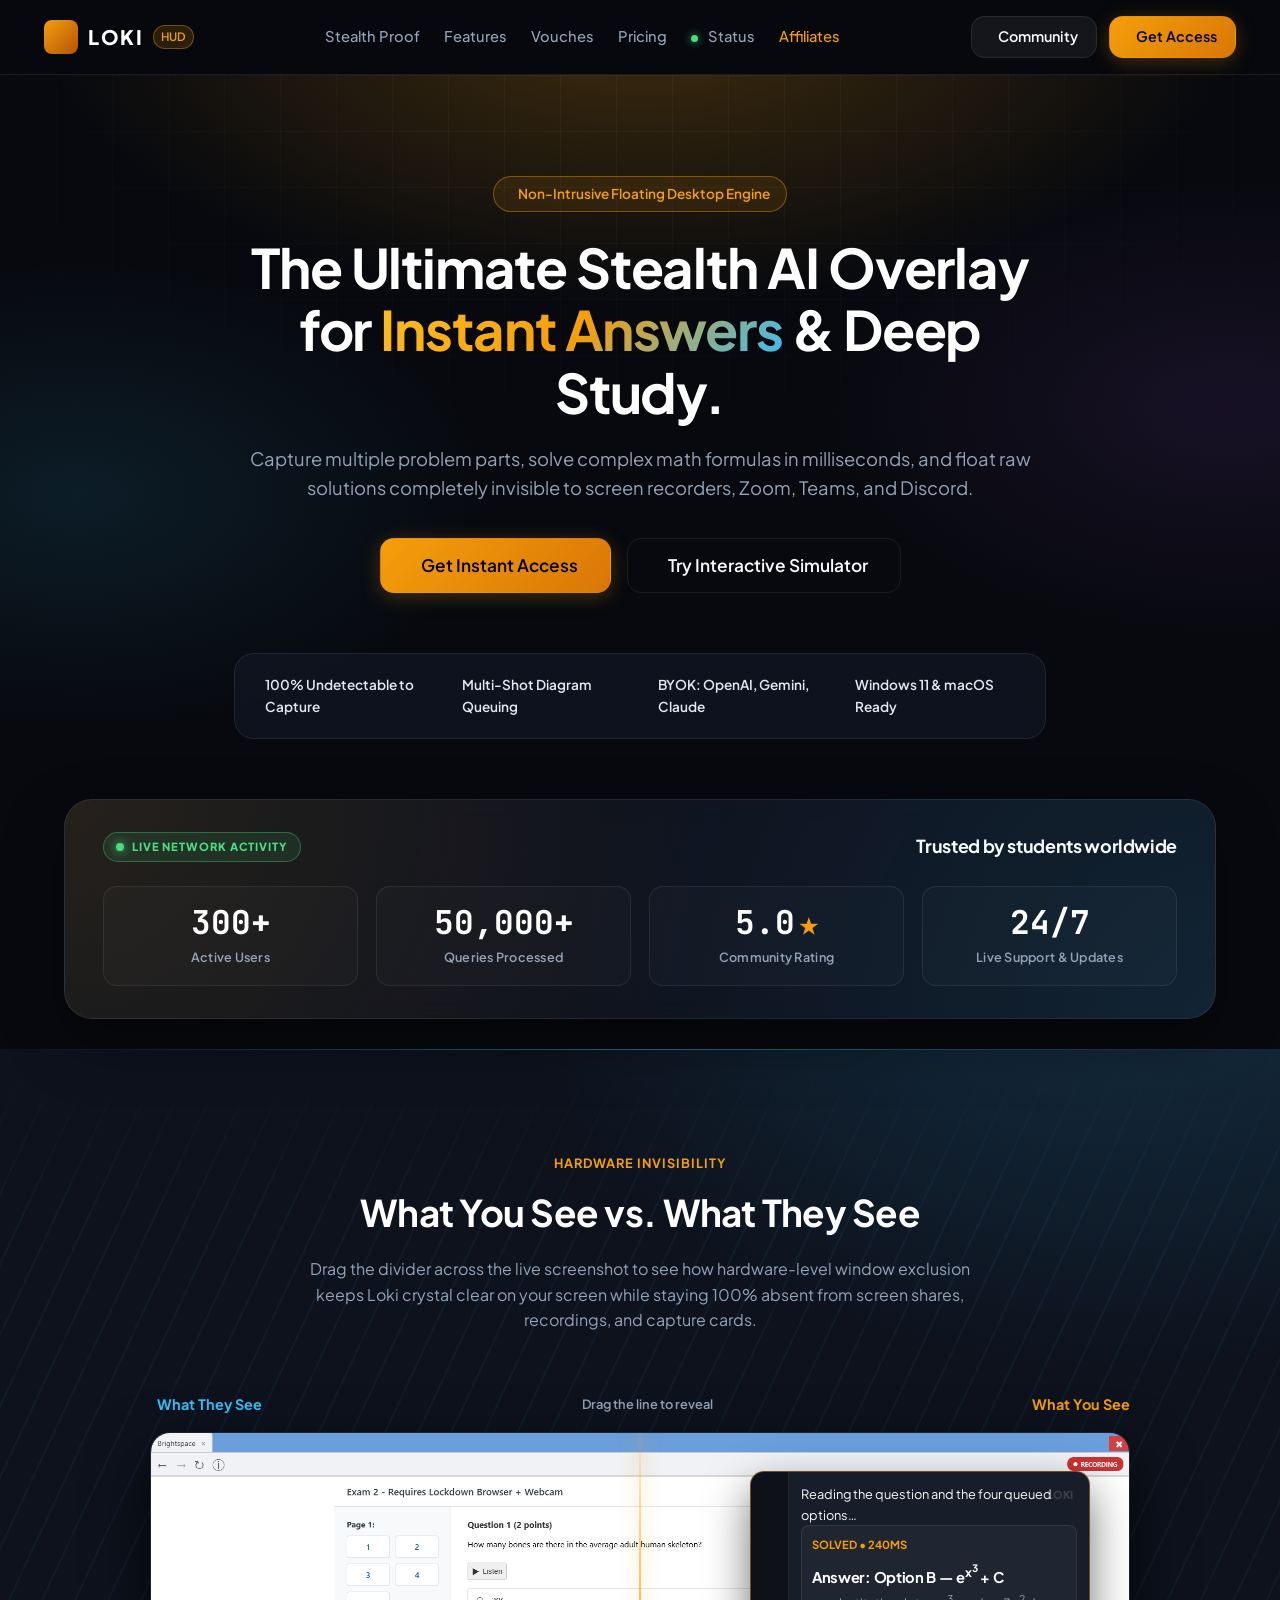
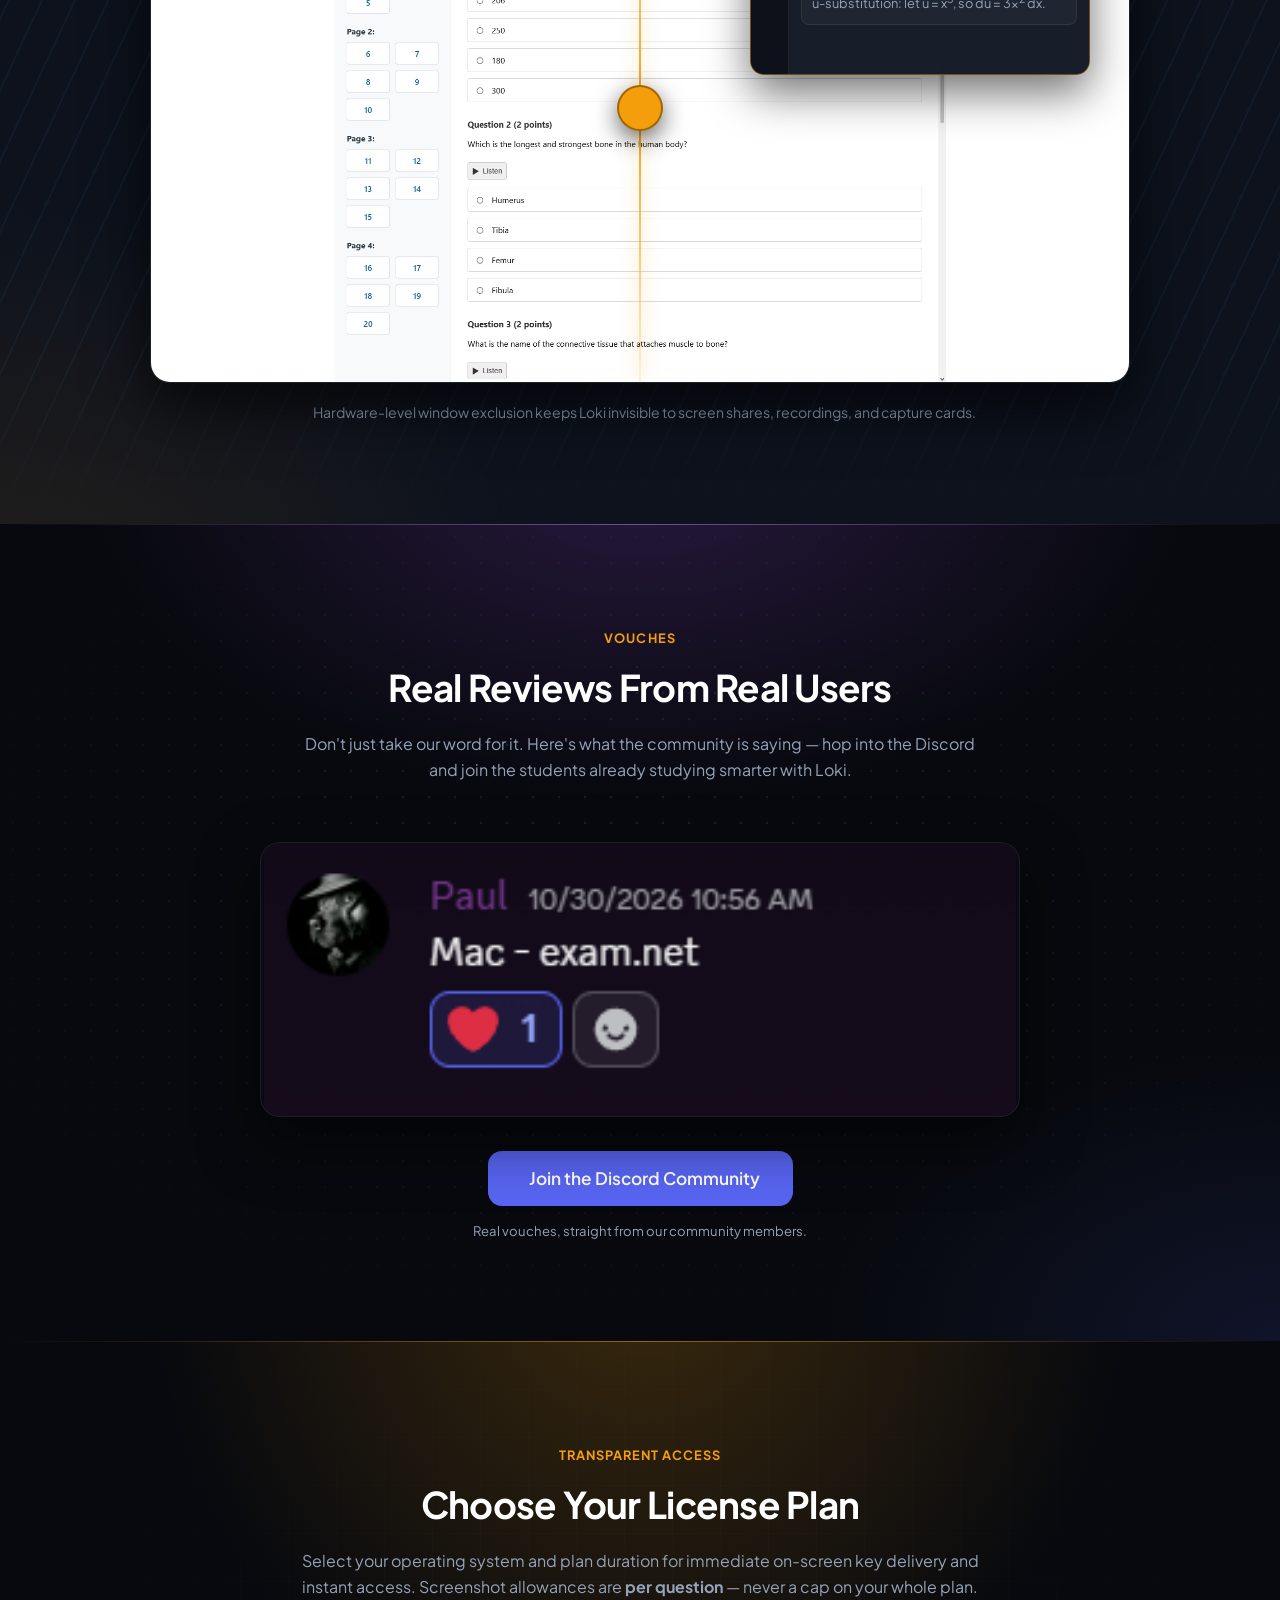
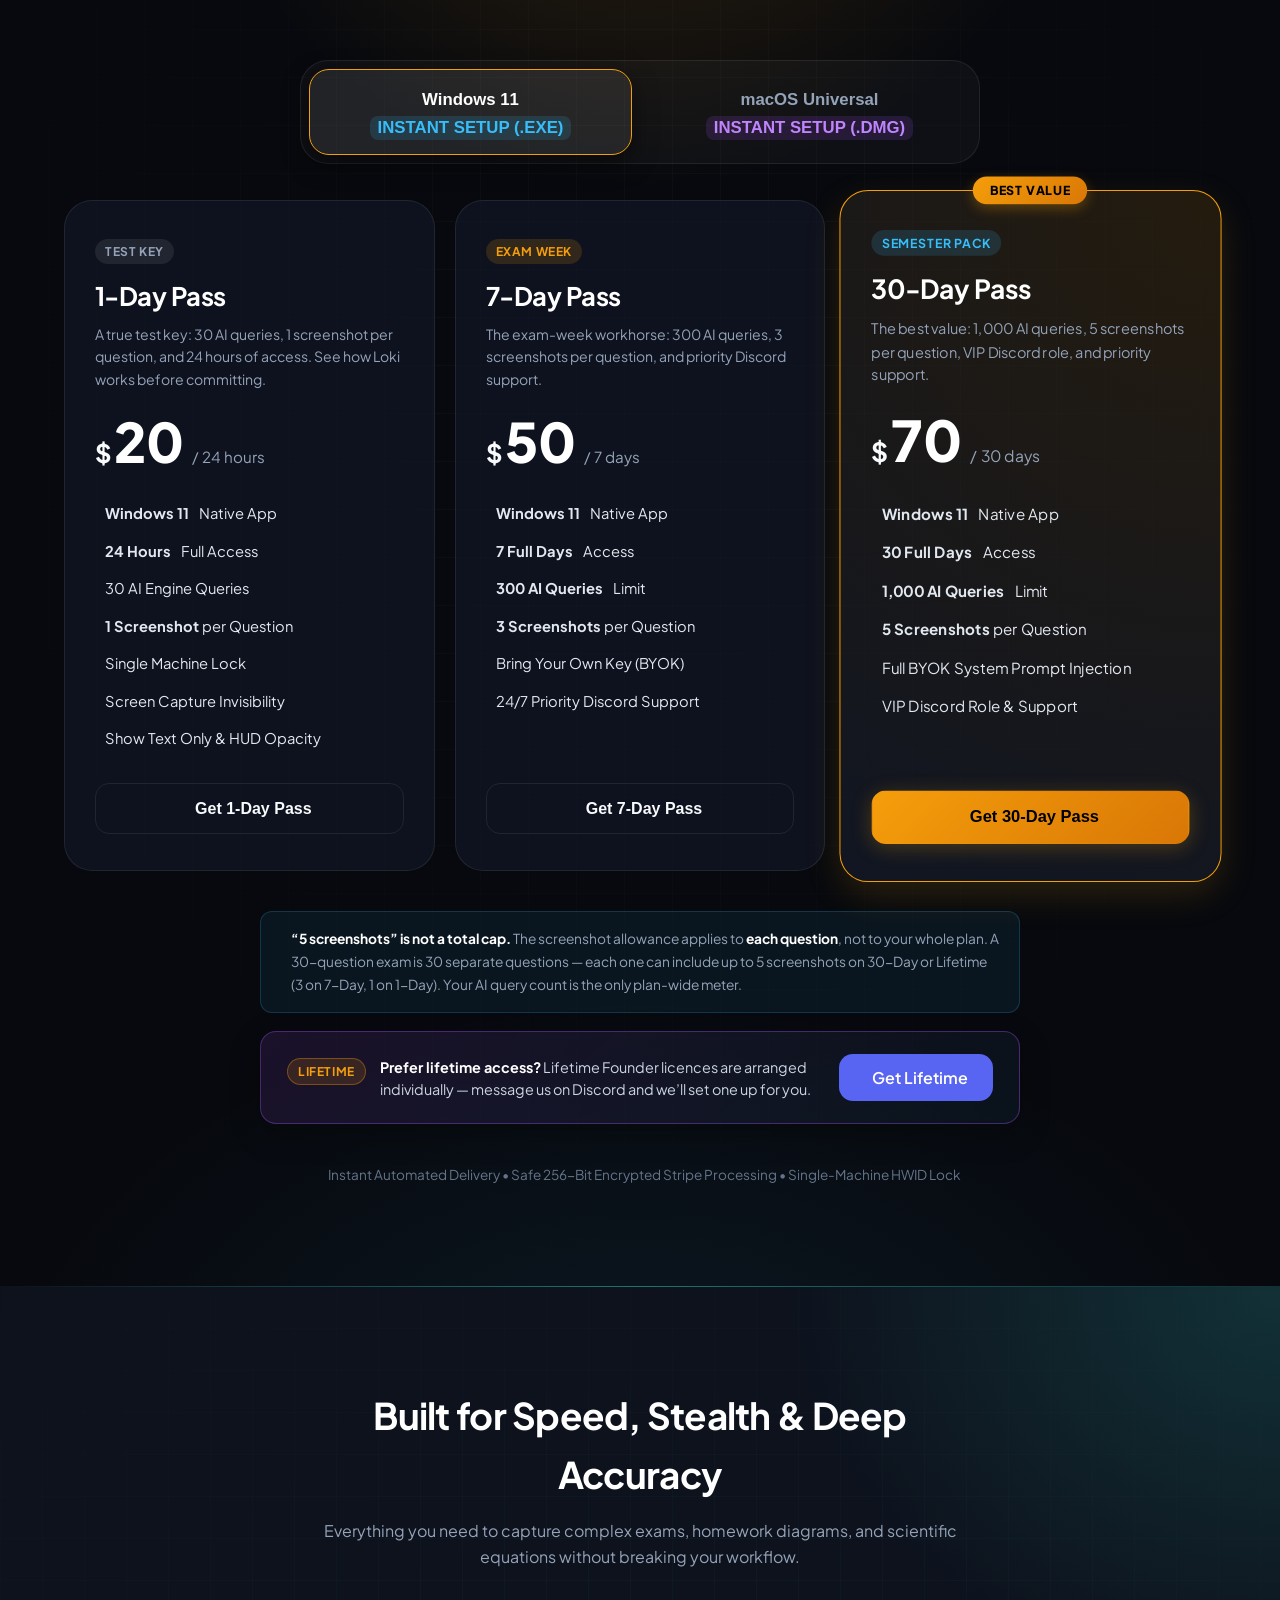
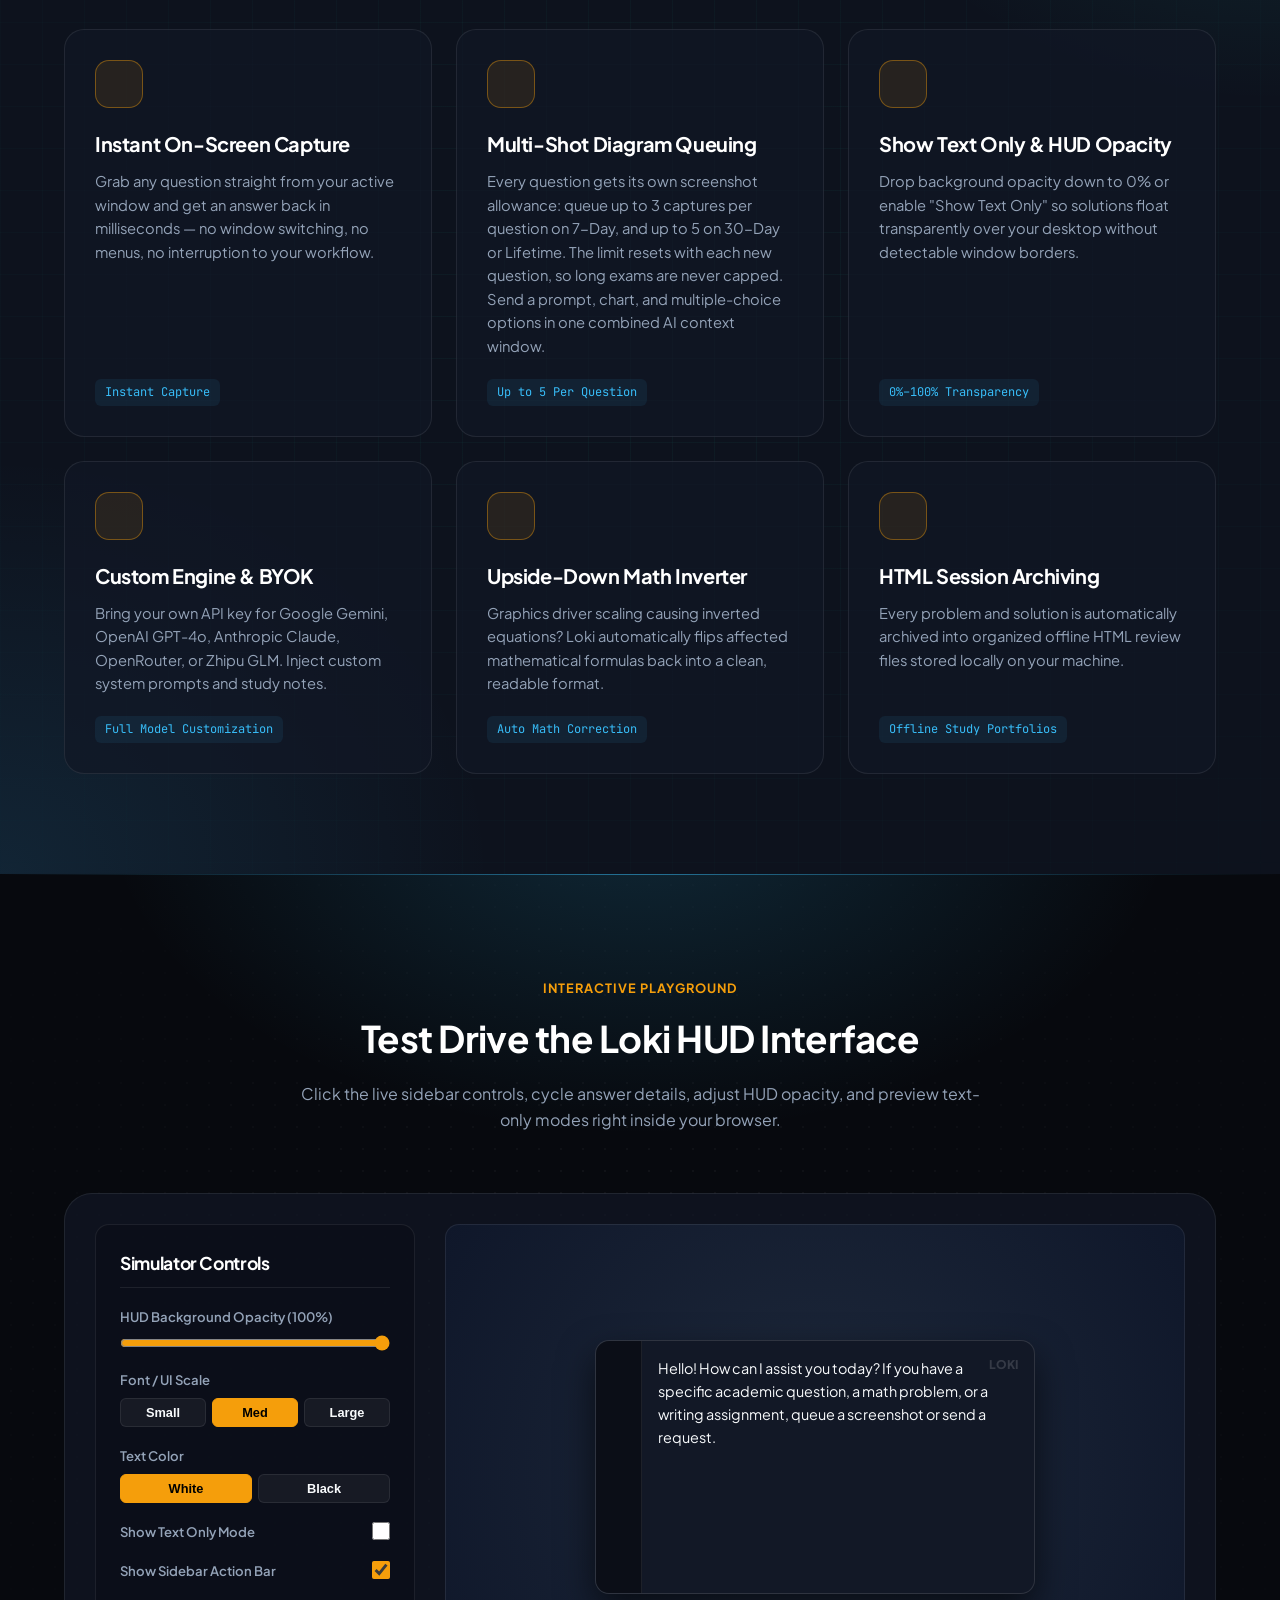
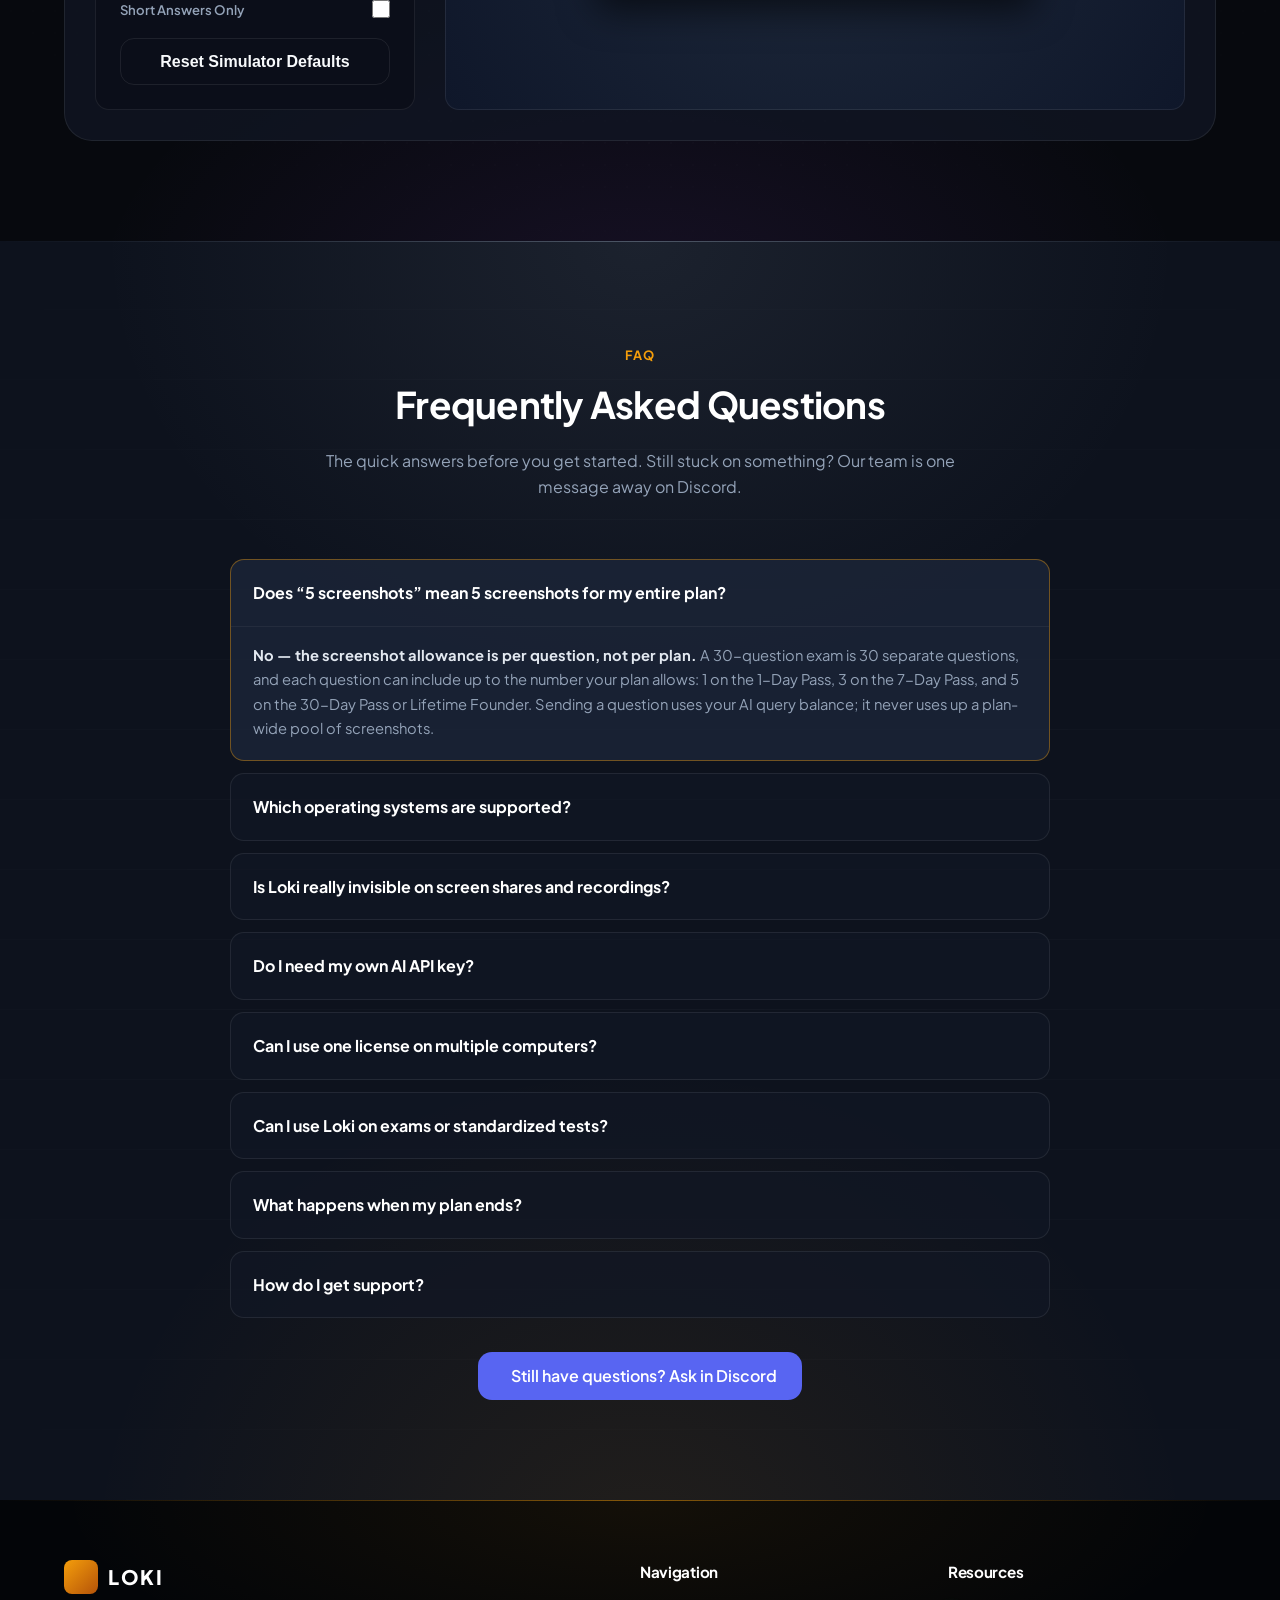
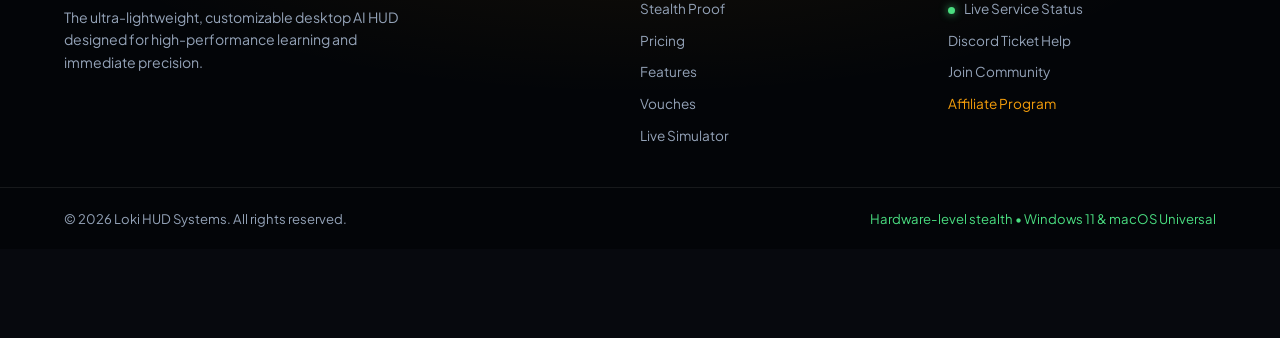
==== index.html @ 79da92c1 "Pricing: style the lifetime band like a card, fix its mobile height, bust the CSS cache" ====
<!DOCTYPE html>
<html lang="en">
<head>
  <meta charset="UTF-8" />
  <meta name="viewport" content="width=device-width, initial-scale=1.0" />
  <title>Loki — Stealth Floating AI Companion & Homework Engine</title>
  <meta name="description" content="Loki is a high-speed, unobtrusive desktop AI HUD designed for real-time problem solving, multi-shot screen queuing, and offline session archiving." />
  
  <link rel="preconnect" href="https://fonts.googleapis.com">
  <link rel="preconnect" href="https://fonts.gstatic.com" crossorigin>
  <link href="https://fonts.googleapis.com/css2?family=Plus+Jakarta+Sans:wght@300;400;500;600;700;800&family=JetBrains+Mono:wght@400;500;700&display=swap" rel="stylesheet">
  <script src="https://unpkg.com/@phosphor-icons/web"></script>

  <link rel="stylesheet" href="style.css?v=20261115a" />
</head>
<body>

  <!-- Navigation Bar -->
  <header class="navbar">
    <div class="nav-container">
      <a href="#" class="brand">
        <div class="brand-icon">
          <i class="ph-fill ph-lightning"></i>
        </div>
        <span class="brand-name">LOKI</span>
        <span class="brand-badge">HUD</span>
      </a>

      <nav class="nav-links" id="navLinks">
        <a href="#stealth-demo">Stealth Proof</a>
        <a href="#features">Features</a>
        <a href="#vouches">Vouches</a>
        <a href="#pricing">Pricing</a>
        <a href="status.html"><span class="nav-status-dot"></span> Status</a>
        <a href="affiliate.html" style="color: var(--accent-gold);"><i class="ph-bold ph-handshake"></i> Affiliates</a>
      </nav>

      <div class="nav-cta">
        <a href="https://discord.gg/fab9WUG39U" target="_blank" class="btn btn-secondary btn-sm nav-discord-cta">
          <i class="ph-bold ph-discord-logo"></i> Community
        </a>
        <a href="#pricing" class="btn btn-primary btn-sm">
          <i class="ph-bold ph-shopping-bag"></i> Get Access
        </a>
      </div>

      <button class="nav-toggle" id="navToggle" aria-label="Toggle navigation menu" aria-expanded="false" onclick="toggleNavMenu()">
        <i class="ph-bold ph-list"></i>
      </button>
    </div>
  </header>

  <!-- Hero Section -->
  <section class="hero-section">
    <div class="container hero-container">
      <div class="hero-badge">
        <i class="ph-fill ph-shield-check"></i> Non-Intrusive Floating Desktop Engine
      </div>
      <h1 class="hero-title">
        The Ultimate Stealth AI Overlay for <span class="gradient-text">Instant Answers</span> & Deep Study.
      </h1>
      <p class="hero-subtitle">
        Capture multiple problem parts, solve complex math formulas in milliseconds, and float raw solutions completely invisible to screen recorders, Zoom, Teams, and Discord.
      </p>

      <div class="hero-actions">
        <a href="#pricing" class="btn btn-primary btn-lg">
          <i class="ph-bold ph-lightning"></i> Get Instant Access
        </a>
        <a href="#simulator" class="btn btn-outline btn-lg">
          <i class="ph-fill ph-play-circle"></i> Try Interactive Simulator
        </a>
      </div>

      <!-- Quick Feature Strip -->
      <div class="feature-strip">
        <div class="strip-item">
          <i class="ph-bold ph-eye-slash"></i>
          <span>100% Undetectable to Capture</span>
        </div>
        <div class="strip-item">
          <i class="ph-bold ph-stack"></i>
          <span>Multi-Shot Diagram Queuing</span>
        </div>
        <div class="strip-item">
          <i class="ph-bold ph-cpu"></i>
          <span>BYOK: OpenAI, Gemini, Claude</span>
        </div>
        <div class="strip-item">
          <i class="ph-bold ph-devices" style="color: #38bdf8;"></i>
          <span>Windows 11 &amp; macOS Ready</span>
        </div>
      </div>
    </div>
  </section>

  <!-- 📊 LIVE NETWORK STATS -->
  <section id="stats" class="stats-band-section">
    <div class="container">
      <div class="stats-band">
        <div class="stats-band-head">
          <span class="stats-live-pill"><span class="dot-live"></span> Live Network Activity</span>
          <h2 class="stats-band-title">Trusted by students worldwide</h2>
        </div>
        <div class="stats-band-grid">
          <div class="stats-band-cell">
            <div class="stats-band-number"><span class="stats-band-count" data-count="300" data-suffix="+">0</span></div>
            <div class="stats-band-label">Active Users</div>
          </div>
          <div class="stats-band-cell">
            <div class="stats-band-number"><span class="stats-band-count" data-count="50000" data-suffix="+">0</span></div>
            <div class="stats-band-label">Queries Processed</div>
          </div>
          <div class="stats-band-cell">
            <div class="stats-band-number"><span class="stats-band-count" data-count="5.0" data-decimals="1">0</span><span class="stats-band-star">★</span></div>
            <div class="stats-band-label">Community Rating</div>
          </div>
          <div class="stats-band-cell">
            <div class="stats-band-number">24/7</div>
            <div class="stats-band-label">Live Support &amp; Updates</div>
          </div>
        </div>
      </div>
    </div>
  </section>

  <!-- 🛡️ INTERACTIVE SLIDER SHOWCASE -->
  <section id="stealth-demo" class="section section-dark">
    <div class="container">
      <div class="section-header">
        <span class="pill-label">Hardware Invisibility</span>
        <h2 class="section-title">What You See vs. What They See</h2>
        <p class="section-desc">Drag the divider across the live screenshot to see how hardware-level window exclusion keeps Loki crystal clear on your screen while staying 100% absent from screen shares, recordings, and capture cards.</p>
      </div>

      <div class="stealth-wrapper">
        <div class="stealth-legend">
          <span class="s-label left"><i class="ph-bold ph-video-camera"></i> What They See</span>
          <span class="stealth-hint"><i class="ph-bold ph-arrows-horizontal"></i> Drag the line to reveal</span>
          <span class="s-label right"><i class="ph-bold ph-desktop"></i> What You See</span>
        </div>

        <div class="stealth-stage" id="stealthStage">
          <!-- Background screenshot — the raw captured screen -->
          <div class="stealth-bg" style="background-image: url('assets/test-preview.png');"></div>

          <!-- Loki HUD overlay layer — revealed to the right of the wipe line -->
          <div class="stealth-hud-layer" id="stealthHudLayer">
            <div class="loki-window stealth-hud-window" aria-hidden="true">
              <div class="loki-sidebar">
                <button class="loki-btn active-bolt" type="button" tabindex="-1"><i class="ph-fill ph-lightning"></i></button>
                <button class="loki-btn" type="button" tabindex="-1"><i class="ph-bold ph-camera"></i></button>
                <button class="loki-btn" type="button" tabindex="-1"><i class="ph-bold ph-pencil-simple"></i></button>
                <button class="loki-btn" type="button" tabindex="-1"><i class="ph-bold ph-trash"></i></button>
                <button class="loki-btn" type="button" tabindex="-1"><i class="ph-bold ph-arrows-clockwise"></i></button>
                <button class="loki-btn" type="button" tabindex="-1"><i class="ph-bold ph-gear"></i></button>
              </div>
              <div class="loki-body">
                <div class="loki-header-watermark"><i class="ph-fill ph-lightning"></i> LOKI</div>
                <div class="loki-feed">
                  <div class="feed-message">
                    <p class="greeting-text">Reading the question and the four queued options…</p>
                  </div>
                  <div class="solution-box">
                    <span class="sol-badge">Solved &bull; 240ms</span>
                    <h4><strong>Answer: Option B</strong> &mdash; e<sup>x<sup>3</sup></sup> + C</h4>
                    <p>u-substitution: let u = x<sup>3</sup>, so du = 3x<sup>2</sup> dx.</p>
                  </div>
                </div>
              </div>
            </div>
          </div>

          <!-- Vertical wipe divider -->
          <div class="stealth-divider" id="stealthDivider" role="slider" aria-label="Reveal Loki HUD overlay" aria-valuemin="0" aria-valuemax="100" aria-valuenow="50" tabindex="0">
            <span class="stealth-divider-line"></span>
            <span class="stealth-divider-grip"><i class="ph-bold ph-arrows-horizontal"></i></span>
          </div>
        </div>

        <p class="stealth-caption"><i class="ph-bold ph-shield-check"></i> Hardware-level window exclusion keeps Loki invisible to screen shares, recordings, and capture cards.</p>
      </div>
    </div>
  </section>

  <!-- Vouches / Customer Reviews -->
  <section id="vouches" class="section">
    <div class="container">
      <div class="section-header">
        <span class="pill-label">Vouches</span>
        <h2 class="section-title">Real Reviews From Real Users</h2>
        <p class="section-desc">Don't just take our word for it. Here's what the community is saying &mdash; hop into the Discord and join the students already studying smarter with Loki.</p>
      </div>

      <div class="vouch-showcase">
        <div class="vouch-viewport" id="vouchViewport" role="button" tabindex="0" aria-label="Open the full-size customer review">
          <div class="vouch-track" id="vouchTrack">
            <!-- VOUCH-SLIDES:START | generated by tools/sync-reviews.mjs (newest first) -->
            <img class="vouch-slide active" src="assets/reviews/Screenshot%202026-11-01%20084331.png" alt="Loki customer review 1" loading="eager" decoding="async">
            <img class="vouch-slide" src="assets/reviews/Screenshot%202026-11-01%20084324.png" alt="Loki customer review 2" loading="lazy" decoding="async">
            <img class="vouch-slide" src="assets/reviews/Screenshot%202026-11-01%20084310.png" alt="Loki customer review 3" loading="lazy" decoding="async">
            <img class="vouch-slide" src="assets/reviews/Screenshot%202026-11-01%20084307.png" alt="Loki customer review 4" loading="lazy" decoding="async">
            <img class="vouch-slide" src="assets/reviews/Screenshot%202026-11-01%20084302.png" alt="Loki customer review 5" loading="lazy" decoding="async">
            <img class="vouch-slide" src="assets/reviews/Screenshot%202026-11-01%20084257.png" alt="Loki customer review 6" loading="lazy" decoding="async">
            <img class="vouch-slide" src="assets/reviews/Screenshot%202026-11-01%20084252.png" alt="Loki customer review 7" loading="lazy" decoding="async">
            <img class="vouch-slide" src="assets/reviews/Screenshot%202026-11-01%20084249.png" alt="Loki customer review 8" loading="lazy" decoding="async">
            <img class="vouch-slide" src="assets/reviews/Screenshot%202026-11-01%20084244.png" alt="Loki customer review 9" loading="lazy" decoding="async">
            <img class="vouch-slide" src="assets/reviews/Screenshot%202026-11-01%20084240.png" alt="Loki customer review 10" loading="lazy" decoding="async">
            <img class="vouch-slide" src="assets/reviews/Screenshot%202026-11-01%20084236.png" alt="Loki customer review 11" loading="lazy" decoding="async">
            <img class="vouch-slide" src="assets/reviews/Screenshot%202026-11-01%20084232.png" alt="Loki customer review 12" loading="lazy" decoding="async">
            <img class="vouch-slide" src="assets/reviews/Screenshot%202026-11-01%20084227.png" alt="Loki customer review 13" loading="lazy" decoding="async">
            <img class="vouch-slide" src="assets/reviews/Screenshot%202026-11-01%20084223.png" alt="Loki customer review 14" loading="lazy" decoding="async">
            <img class="vouch-slide" src="assets/reviews/Screenshot%202026-11-01%20084218.png" alt="Loki customer review 15" loading="lazy" decoding="async">
            <img class="vouch-slide" src="assets/reviews/Screenshot%202026-11-01%20084212.png" alt="Loki customer review 16" loading="lazy" decoding="async">
            <img class="vouch-slide" src="assets/reviews/Screenshot%202026-11-01%20084208.png" alt="Loki customer review 17" loading="lazy" decoding="async">
            <img class="vouch-slide" src="assets/reviews/Screenshot%202026-10-09%20044201.png" alt="Loki customer review 18" loading="lazy" decoding="async">
            <img class="vouch-slide" src="assets/reviews/Screenshot%202026-10-09%20044152.png" alt="Loki customer review 19" loading="lazy" decoding="async">
            <img class="vouch-slide" src="assets/reviews/Screenshot%202026-10-09%20044146.png" alt="Loki customer review 20" loading="lazy" decoding="async">
            <img class="vouch-slide" src="assets/reviews/Screenshot%202026-10-09%20044138.png" alt="Loki customer review 21" loading="lazy" decoding="async">
            <img class="vouch-slide" src="assets/reviews/Screenshot%202026-10-09%20044131.png" alt="Loki customer review 22" loading="lazy" decoding="async">
            <img class="vouch-slide" src="assets/reviews/Screenshot%202026-10-09%20044126.png" alt="Loki customer review 23" loading="lazy" decoding="async">
            <img class="vouch-slide" src="assets/reviews/Screenshot%202026-10-09%20044121.png" alt="Loki customer review 24" loading="lazy" decoding="async">
            <img class="vouch-slide" src="assets/reviews/Screenshot%202026-10-09%20044115.png" alt="Loki customer review 25" loading="lazy" decoding="async">
            <img class="vouch-slide" src="assets/reviews/Screenshot%202026-10-09%20044104.png" alt="Loki customer review 26" loading="lazy" decoding="async">
            <img class="vouch-slide" src="assets/reviews/Screenshot%202026-10-09%20044058.png" alt="Loki customer review 27" loading="lazy" decoding="async">
            <img class="vouch-slide" src="assets/reviews/Screenshot%202026-10-09%20044047.png" alt="Loki customer review 28" loading="lazy" decoding="async">
            <img class="vouch-slide" src="assets/reviews/Screenshot%202026-10-09%20044038.png" alt="Loki customer review 29" loading="lazy" decoding="async">
            <img class="vouch-slide" src="assets/reviews/Screenshot%202026-10-09%20044031.png" alt="Loki customer review 30" loading="lazy" decoding="async">
            <img class="vouch-slide" src="assets/reviews/Screenshot%202026-10-09%20044025.png" alt="Loki customer review 31" loading="lazy" decoding="async">
            <img class="vouch-slide" src="assets/reviews/Screenshot%202026-10-09%20044013.png" alt="Loki customer review 32" loading="lazy" decoding="async">
            <img class="vouch-slide" src="assets/reviews/Screenshot%202026-10-09%20044007.png" alt="Loki customer review 33" loading="lazy" decoding="async">
            <img class="vouch-slide" src="assets/reviews/Screenshot%202026-10-09%20044001.png" alt="Loki customer review 34" loading="lazy" decoding="async">
            <img class="vouch-slide" src="assets/reviews/Screenshot%202026-10-09%20043950.png" alt="Loki customer review 35" loading="lazy" decoding="async">
            <img class="vouch-slide" src="assets/reviews/Screenshot%202026-10-09%20043942.png" alt="Loki customer review 36" loading="lazy" decoding="async">
            <img class="vouch-slide" src="assets/reviews/Screenshot%202026-10-09%20043938.png" alt="Loki customer review 37" loading="lazy" decoding="async">
            <img class="vouch-slide" src="assets/reviews/Screenshot%202026-10-09%20043915.png" alt="Loki customer review 38" loading="lazy" decoding="async">
            <img class="vouch-slide" src="assets/reviews/Screenshot%202026-10-09%20043908.png" alt="Loki customer review 39" loading="lazy" decoding="async">
            <img class="vouch-slide" src="assets/reviews/Screenshot%202026-10-09%20043902.png" alt="Loki customer review 40" loading="lazy" decoding="async">
            <img class="vouch-slide" src="assets/reviews/Screenshot%202026-10-09%20043857.png" alt="Loki customer review 41" loading="lazy" decoding="async">
            <img class="vouch-slide" src="assets/reviews/Screenshot%202026-10-09%20043853.png" alt="Loki customer review 42" loading="lazy" decoding="async">
            <img class="vouch-slide" src="assets/reviews/Screenshot%202026-10-09%20043846.png" alt="Loki customer review 43" loading="lazy" decoding="async">
            <img class="vouch-slide" src="assets/reviews/Screenshot%202026-10-09%20043831.png" alt="Loki customer review 44" loading="lazy" decoding="async">
            <img class="vouch-slide" src="assets/reviews/Screenshot%202026-10-09%20043822.png" alt="Loki customer review 45" loading="lazy" decoding="async">
            <!-- VOUCH-SLIDES:END -->
          </div>
        </div>
        <p class="vouch-hint"><i class="ph-bold ph-magnifying-glass-plus"></i> Tap a vouch to read it full-size</p>
      </div>

      <div class="vouch-cta">
        <a href="https://discord.gg/fab9WUG39U" target="_blank" rel="noopener" class="btn btn-discord btn-lg">
          <i class="ph-bold ph-discord-logo"></i> Join the Discord Community
        </a>
        <p class="vouch-cta-note">Real vouches, straight from our community members.</p>
      </div>
    </div>
  </section>

  <!-- 💳 PRICING SECTION -->
  <section id="pricing" class="section">
    <div class="container">
      <div class="section-header">
        <span class="pill-label">Transparent Access</span>
        <h2 class="section-title">Choose Your License Plan</h2>
        <p class="section-desc">Select your operating system and plan duration for immediate on-screen key delivery and instant access. Screenshot allowances are <strong>per question</strong> &mdash; never a cap on your whole plan.</p>
      </div>

      <!-- 💻 OS SELECTOR SWITCH -->
      <div class="os-toggle-container">
        <button class="os-toggle-btn active" id="btnOsWin" onclick="setPlatform('win')" style="cursor: pointer;">
          <i class="ph-bold ph-windows-logo"></i>
          <span>Windows 11</span>
          <span class="os-tag win">Instant Setup (.exe)</span>
        </button>
        <button class="os-toggle-btn" id="btnOsMac" onclick="setPlatform('mac')" style="cursor: pointer;">
          <i class="ph-bold ph-apple-logo"></i>
          <span>macOS Universal</span>
          <span class="os-tag mac">Instant Setup (.dmg)</span>
        </button>
      </div>

      <div class="pricing-grid">
        
        <!-- 1-Day Test Key -->
        <div class="pricing-card">
          <div class="plan-header">
            <span class="plan-badge">Test Key</span>
            <h3>1-Day Pass</h3>
            <p>A true test key: 30 AI queries, 1 screenshot per question, and 24 hours of access. See how Loki works before committing.</p>
          </div>
          <div class="plan-price">
            <span class="currency">$</span>
            <span class="amount">20</span>
            <span class="period">/ 24 hours</span>
          </div>
          <ul class="plan-features">
            <li><i class="ph-bold ph-check"></i> <strong class="os-display-name">Windows 11</strong> Native App</li>
            <li><i class="ph-bold ph-check"></i> <strong>24 Hours</strong> Full Access</li>
            <li><i class="ph-bold ph-check"></i> 30 AI Engine Queries</li>
            <li><i class="ph-bold ph-check"></i> <span><strong>1 Screenshot</strong> per Question</span></li>
            <li><i class="ph-bold ph-check"></i> Single Machine Lock</li>
            <li><i class="ph-bold ph-check"></i> Screen Capture Invisibility</li>
            <li><i class="ph-bold ph-check"></i> Show Text Only &amp; HUD Opacity</li>
          </ul>
          <button class="btn btn-outline btn-block btn-buy" onclick="openComplianceModal('1day')">
            <i class="ph-bold ph-lightning"></i> Get 1-Day Pass
          </button>
        </div>

        <!-- 7-Day Pro -->
        <div class="pricing-card">
          <div class="plan-header">
            <span class="plan-badge gold">Exam Week</span>
            <h3>7-Day Pass</h3>
            <p>The exam-week workhorse: 300 AI queries, 3 screenshots per question, and priority Discord support.</p>
          </div>
          <div class="plan-price">
            <span class="currency">$</span>
            <span class="amount">50</span>
            <span class="period">/ 7 days</span>
          </div>
          <ul class="plan-features">
            <li><i class="ph-bold ph-check"></i> <strong class="os-display-name">Windows 11</strong> Native App</li>
            <li><i class="ph-bold ph-check"></i> <strong>7 Full Days</strong> Access</li>
            <li><i class="ph-bold ph-check"></i> <strong>300 AI Queries</strong> Limit</li>
            <li><i class="ph-bold ph-check"></i> <span><strong>3 Screenshots</strong> per Question</span></li>
            <li><i class="ph-bold ph-check"></i> Bring Your Own Key (BYOK)</li>
            <li><i class="ph-bold ph-check"></i> 24/7 Priority Discord Support</li>
          </ul>
          <button class="btn btn-outline btn-block btn-buy" onclick="openComplianceModal('7days')">
            <i class="ph-bold ph-lightning"></i> Get 7-Day Pass
          </button>
        </div>

        <!-- 30-Day Pro (Featured) -->
        <div class="pricing-card featured">
          <div class="featured-ribbon">Best Value</div>
          <div class="plan-header">
            <span class="plan-badge cyan">Semester Pack</span>
            <h3>30-Day Pass</h3>
            <p>The best value: 1,000 AI queries, 5 screenshots per question, VIP Discord role, and priority support.</p>
          </div>
          <div class="plan-price">
            <span class="currency">$</span>
            <span class="amount">70</span>
            <span class="period">/ 30 days</span>
          </div>
          <ul class="plan-features">
            <li><i class="ph-bold ph-check"></i> <strong class="os-display-name">Windows 11</strong> Native App</li>
            <li><i class="ph-bold ph-check"></i> <strong>30 Full Days</strong> Access</li>
            <li><i class="ph-bold ph-check"></i> <strong>1,000 AI Queries</strong> Limit</li>
            <li><i class="ph-bold ph-check"></i> <span><strong>5 Screenshots</strong> per Question</span></li>
            <li><i class="ph-bold ph-check"></i> Full BYOK System Prompt Injection</li>
            <li><i class="ph-bold ph-check"></i> VIP Discord Role &amp; Support</li>
          </ul>
          <button class="btn btn-primary btn-block btn-buy" onclick="openComplianceModal('30days')">
            <i class="ph-bold ph-lightning"></i> Get 30-Day Pass
          </button>
        </div>

      </div>

      <div class="pricing-clarifier">
        <i class="ph-bold ph-info"></i>
        <p><strong>&ldquo;5 screenshots&rdquo; is not a total cap.</strong> The screenshot allowance applies to <strong>each question</strong>, not to your whole plan. A 30-question exam is 30 separate questions &mdash; each one can include up to 5 screenshots on 30-Day or Lifetime (3 on 7-Day, 1 on 1-Day). Your AI query count is the only plan-wide meter.</p>
      </div>

      <div class="lifetime-band">
        <div class="lifetime-band-text">
          <span class="plan-badge founder-badge">Lifetime</span>
          <p><strong>Prefer lifetime access?</strong> Lifetime Founder licences are arranged individually &mdash; message us on Discord and we&rsquo;ll set one up for you.</p>
        </div>
        <a class="btn btn-discord" href="https://discord.gg/fab9WUG39U" target="_blank" rel="noopener">
          <i class="ph-bold ph-discord-logo"></i> Get Lifetime
        </a>
      </div>

      <div class="pricing-footer-guarantee">
        <i class="ph-bold ph-shield-check"></i> Instant Automated Delivery &bull; Safe 256-Bit Encrypted Stripe Processing &bull; Single-Machine HWID Lock
      </div>
    </div>
  </section>

  <!-- Feature Grid Section -->
  <section id="features" class="section section-dark">
    <div class="container">
      <div class="section-header">
        <h2 class="section-title">Built for Speed, Stealth &amp; Deep Accuracy</h2>
        <p class="section-desc">Everything you need to capture complex exams, homework diagrams, and scientific equations without breaking your workflow.</p>
      </div>

      <div class="grid-3">
        <div class="feature-card">
          <div class="card-icon"><i class="ph-bold ph-cursor-click"></i></div>
          <h3>Instant On-Screen Capture</h3>
          <p>Grab any question straight from your active window and get an answer back in milliseconds — no window switching, no menus, no interruption to your workflow.</p>
          <div class="card-tag">Instant Capture</div>
        </div>

        <div class="feature-card">
          <div class="card-icon"><i class="ph-bold ph-images-square"></i></div>
          <h3>Multi-Shot Diagram Queuing</h3>
          <p>Every question gets its own screenshot allowance: queue up to 3 captures per question on 7-Day, and up to 5 on 30-Day or Lifetime. The limit resets with each new question, so long exams are never capped. Send a prompt, chart, and multiple-choice options in one combined AI context window.</p>
          <div class="card-tag">Up to 5 Per Question</div>
        </div>

        <div class="feature-card">
          <div class="card-icon"><i class="ph-bold ph-ghost"></i></div>
          <h3>Show Text Only &amp; HUD Opacity</h3>
          <p>Drop background opacity down to 0% or enable "Show Text Only" so solutions float transparently over your desktop without detectable window borders.</p>
          <div class="card-tag">0%–100% Transparency</div>
        </div>

        <div class="feature-card">
          <div class="card-icon"><i class="ph-bold ph-cpu"></i></div>
          <h3>Custom Engine &amp; BYOK</h3>
          <p>Bring your own API key for Google Gemini, OpenAI GPT-4o, Anthropic Claude, OpenRouter, or Zhipu GLM. Inject custom system prompts and study notes.</p>
          <div class="card-tag">Full Model Customization</div>
        </div>

        <div class="feature-card">
          <div class="card-icon"><i class="ph-bold ph-arrows-clockwise"></i></div>
          <h3>Upside-Down Math Inverter</h3>
          <p>Graphics driver scaling causing inverted equations? Loki automatically flips affected mathematical formulas back into a clean, readable format.</p>
          <div class="card-tag">Auto Math Correction</div>
        </div>

        <div class="feature-card">
          <div class="card-icon"><i class="ph-bold ph-folder-star"></i></div>
          <h3>HTML Session Archiving</h3>
          <p>Every problem and solution is automatically archived into organized offline HTML review files stored locally on your machine.</p>
          <div class="card-tag">Offline Study Portfolios</div>
        </div>
      </div>
    </div>
  </section>

  <!-- Interactive Live Simulator Section -->
  <section id="simulator" class="section">
    <div class="container">
      <div class="section-header">
        <span class="pill-label">Interactive Playground</span>
        <h2 class="section-title">Test Drive the Loki HUD Interface</h2>
        <p class="section-desc">Click the live sidebar controls, cycle answer details, adjust HUD opacity, and preview text-only modes right inside your browser.</p>
      </div>

      <div class="sim-wrapper">
        <div class="sim-controls">
          <h4>Simulator Controls</h4>
          <div class="control-group">
            <label>HUD Background Opacity (<span id="simOpacityVal">100%</span>)</label>
            <input type="range" id="simOpacitySlider" min="10" max="100" value="100">
          </div>

          <div class="control-group">
            <label>Font / UI Scale</label>
            <div class="btn-toggle-group">
              <button class="toggle-btn" onclick="setSimScale('small')">Small</button>
              <button class="toggle-btn active" onclick="setSimScale('medium')">Med</button>
              <button class="toggle-btn" onclick="setSimScale('large')">Large</button>
            </div>
          </div>

          <div class="control-group">
            <label>Text Color</label>
            <div class="btn-toggle-group">
              <button class="toggle-btn active" id="textColorWhiteBtn" onclick="setSimTextColor('white')">White</button>
              <button class="toggle-btn" id="textColorBlackBtn" onclick="setSimTextColor('black')">Black</button>
            </div>
          </div>

          <div class="control-group switch-group">
            <label for="simTextOnlySwitch">Show Text Only Mode</label>
            <input type="checkbox" id="simTextOnlySwitch" onchange="toggleSimTextOnly(this.checked)">
          </div>

          <div class="control-group switch-group">
            <label for="simSidebarSwitch">Show Sidebar Action Bar</label>
            <input type="checkbox" id="simSidebarSwitch" checked onchange="toggleSimSidebar(this.checked)">
          </div>

          <div class="control-group switch-group">
            <label for="simShortAnswerSwitch">Short Answers Only</label>
            <input type="checkbox" id="simShortAnswerSwitch" onchange="toggleSimAnswerMode(this.checked)">
          </div>

          <button class="btn btn-outline btn-block" onclick="resetSimulator()">Reset Simulator Defaults</button>
        </div>

        <div class="sim-stage" id="simStage">
          <div class="loki-window" id="lokiWindow">
            <div class="loki-sidebar" id="lokiSidebar">
              <button class="loki-btn active-bolt" title="Send Request" onclick="simSolve()">
                <i class="ph-fill ph-lightning"></i>
              </button>
              <button class="loki-btn" title="Queue Screenshot" onclick="simQueueScreenshot()">
                <i class="ph-bold ph-camera"></i>
                <span class="badge" id="simQueueBadge" style="display:none;">0</span>
              </button>
              <button class="loki-btn" title="Manual Input" onclick="simToggleInput()">
                <i class="ph-bold ph-pencil-simple"></i>
              </button>
              <button class="loki-btn" title="Delete Screenshot" onclick="simDeleteScreenshot()">
                <i class="ph-bold ph-trash"></i>
              </button>
              <button class="loki-btn" title="Rotate Images" onclick="simFlipEquation()">
                <i class="ph-bold ph-arrows-clockwise"></i>
              </button>
              <button class="loki-btn" title="Open Settings" onclick="simOpenSettings()">
                <i class="ph-bold ph-gear"></i>
              </button>
            </div>

            <div class="loki-body" id="lokiBody">
              <div class="loki-header-watermark">
                <i class="ph-fill ph-lightning"></i> LOKI
              </div>

              <div class="loki-feed" id="lokiFeed">
                <div class="feed-message" id="feedMsg">
                  <p class="greeting-text">Hello! How can I assist you today? If you have a specific academic question, a math problem, or a writing assignment, queue a screenshot or send a request.</p>
                </div>
              </div>

              <div class="loki-input-area" id="lokiInputArea" style="display: none;">
                <span class="input-label">User Input:</span>
                <div class="input-row">
                  <input type="text" id="simTextInput" placeholder="Type clarification, equation or question..." />
                  <button class="btn-send-mini" onclick="simSendText()"><i class="ph-bold ph-paper-plane-right"></i></button>
                </div>
              </div>
            </div>
          </div>
        </div>
      </div>
    </div>
  </section>

  <!-- FAQ Section -->
  <section id="faq" class="section section-dark">
    <div class="container">
      <div class="section-header">
        <span class="pill-label">FAQ</span>
        <h2 class="section-title">Frequently Asked Questions</h2>
        <p class="section-desc">The quick answers before you get started. Still stuck on something? Our team is one message away on Discord.</p>
      </div>

      <div class="faq-list">
        <details class="faq-item" open>
          <summary>
            <span>Does &ldquo;5 screenshots&rdquo; mean 5 screenshots for my entire plan?</span>
            <i class="ph-bold ph-caret-down"></i>
          </summary>
          <div class="faq-answer">
            <p><strong>No &mdash; the screenshot allowance is per question, not per plan.</strong> A 30-question exam is 30 separate questions, and each question can include up to the number your plan allows: 1 on the 1-Day Pass, 3 on the 7-Day Pass, and 5 on the 30-Day Pass or Lifetime Founder. Sending a question uses your AI query balance; it never uses up a plan-wide pool of screenshots.</p>
          </div>
        </details>

        <details class="faq-item">
          <summary>
            <span>Which operating systems are supported?</span>
            <i class="ph-bold ph-caret-down"></i>
          </summary>
          <div class="faq-answer">
            <p>Loki runs natively on <strong>Windows 11 (64-bit)</strong> and <strong>macOS</strong> (Apple Silicon &amp; Intel). Native builds mean no browser dependencies and no performance overhead.</p>
          </div>
        </details>

        <details class="faq-item">
          <summary>
            <span>Is Loki really invisible on screen shares and recordings?</span>
            <i class="ph-bold ph-caret-down"></i>
          </summary>
          <div class="faq-answer">
            <p>Yes. Loki uses hardware-level window exclusion, so the overlay renders on your display only. It is excluded from screen capture, screen sharing, Zoom, Teams, Discord streams, OBS, and capture cards.</p>
          </div>
        </details>

        <details class="faq-item">
          <summary>
            <span>Do I need my own AI API key?</span>
            <i class="ph-bold ph-caret-down"></i>
          </summary>
          <div class="faq-answer">
            <p>Loki is BYOK (Bring Your Own Key). You connect your own key from OpenAI, Google Gemini, Anthropic Claude, or OpenRouter, which keeps costs transparent and lets you pick the model that fits your subject and budget.</p>
          </div>
        </details>

        <details class="faq-item">
          <summary>
            <span>Can I use one license on multiple computers?</span>
            <i class="ph-bold ph-caret-down"></i>
          </summary>
          <div class="faq-answer">
            <p>Each license is personal and locked to a single machine. Your key automatically binds to the first computer it is activated on, which keeps licenses from being shared or resold.</p>
          </div>
        </details>

        <details class="faq-item">
          <summary>
            <span>Can I use Loki on exams or standardized tests?</span>
            <i class="ph-bold ph-caret-down"></i>
          </summary>
          <div class="faq-answer">
            <p><strong>No.</strong> Loki does not work inside secure, lock-down, or proctored browsers and is not permitted on official standardized testing platforms such as Bluebook, the Digital SAT, PSAT, AP Exams, ACT, GRE, MCAT, or LSAT. Always follow the rules of the platform you are using.</p>
          </div>
        </details>

        <details class="faq-item">
          <summary>
            <span>What happens when my plan ends?</span>
            <i class="ph-bold ph-caret-down"></i>
          </summary>
          <div class="faq-answer">
            <p>Timed plans simply expire at the end of their term and you can renew at any time from the pricing section. Lifetime Founder licences are arranged individually on Discord and never expire. Either way, every session you have already archived stays saved locally on your machine.</p>
          </div>
        </details>

        <details class="faq-item">
          <summary>
            <span>How do I get support?</span>
            <i class="ph-bold ph-caret-down"></i>
          </summary>
          <div class="faq-answer">
            <p>Join the Discord community and open a priority support ticket. Setup help, model configuration, and troubleshooting are all handled there.</p>
          </div>
        </details>
      </div>

      <div class="faq-cta">
        <a href="https://discord.gg/fab9WUG39U" target="_blank" rel="noopener" class="btn btn-discord">
          <i class="ph-bold ph-discord-logo"></i> Still have questions? Ask in Discord
        </a>
      </div>
    </div>
  </section>

  <!-- Footer -->
  <footer class="footer">
    <div class="container footer-container">
      <div class="footer-brand">
        <div class="brand">
          <div class="brand-icon"><i class="ph-fill ph-lightning"></i></div>
          <span class="brand-name">LOKI</span>
        </div>
        <p>The ultra-lightweight, customizable desktop AI HUD designed for high-performance learning and immediate precision.</p>
      </div>

      <div class="footer-links-group">
        <h4>Navigation</h4>
        <a href="#stealth-demo">Stealth Proof</a>
        <a href="#pricing">Pricing</a>
        <a href="#features">Features</a>
        <a href="#vouches">Vouches</a>
        <a href="#simulator">Live Simulator</a>
      </div>

      <div class="footer-links-group">
        <h4>Resources</h4>
        <a href="status.html"><span class="nav-status-dot"></span> Live Service Status</a>
        <a href="https://discord.gg/fab9WUG39U" target="_blank">Discord Ticket Help</a>
        <a href="https://discord.gg/fab9WUG39U" target="_blank">Join Community</a>
        <a href="affiliate.html" style="color: var(--accent-gold);"><i class="ph-bold ph-handshake"></i> Affiliate Program</a>
      </div>
    </div>
    <div class="footer-bottom">
      <div class="container footer-bottom-flex">
        <p>&copy; 2026 Loki HUD Systems. All rights reserved.</p>
        <p class="offline-tag"><i class="ph-bold ph-shield-check"></i> Hardware-level stealth &bull; Windows 11 &amp; macOS Universal</p>
      </div>
    </div>
  </footer>

  <!-- ─── 📄 TERMS OF SERVICE MODAL ───────────── -->
  <div id="complianceModal" class="tos-modal-backdrop" style="display: none;">
    <div class="tos-modal-card" role="dialog" aria-modal="true" aria-labelledby="tosTitle">
      <div class="tos-modal-header">
        <div class="tos-icon-wrap"><i class="ph-bold ph-file-text"></i></div>
        <div class="tos-header-text">
          <h3 id="tosTitle">Terms of Service &amp; Acceptable Use</h3>
          <span class="tos-subtitle">Please review and accept to continue to checkout.</span>
        </div>
        <button class="tos-close-btn" type="button" onclick="closeComplianceModal()" aria-label="Close"><i class="ph-bold ph-x"></i></button>
      </div>

      <div class="tos-scroll" tabindex="0">
        <p class="tos-intro">Welcome to Loki. By continuing you agree to the terms below. Loki is a fast, private study companion &mdash; please read what is and isn't supported before you purchase.</p>

        <h4>1. Acceptable Use</h4>
        <p>Loki is a desktop study and productivity companion intended for personal learning, homework practice, tutoring, and research. You are responsible for how you use the software and for following the rules of any platform you use it with.</p>

        <h4>2. Prohibited Environments &amp; Standardized Testing</h4>
        <p>Loki does <strong>not</strong> operate inside secure, lock-down, or proctored browsers and is <strong>not permitted</strong> on official standardized testing platforms. This includes, but is not limited to:</p>
        <ul class="tos-list">
          <li>College Board platforms &mdash; Bluebook, Digital SAT, PSAT, AP Classroom, and AP Exams.</li>
          <li>Standardized admissions and licensing tests &mdash; ACT, GRE, MCAT, LSAT, and civil service exams.</li>
          <li>Any exam environment that prohibits third-party software or screen overlays.</li>
        </ul>

        <h4>3. License &amp; Single-Machine Activation</h4>
        <p>Each license is personal and non-transferable, and is locked to a single machine. Your key automatically binds to the first computer on which it is activated. Sharing, reselling, or redistributing licenses is not allowed.</p>

        <h4>4. Refunds &amp; Termination</h4>
        <p>Because access is delivered instantly in digital form, all sales are final. Attempting to use Loki in a prohibited or locked-down examination environment may result in immediate, permanent termination of your license without a refund.</p>

        <h4>5. Third-Party AI Providers (BYOK)</h4>
        <p>Loki can connect to third-party model providers (such as OpenAI, Google Gemini, Anthropic Claude, or OpenRouter) using your own API key. Your use of those services is governed by their respective terms and privacy policies.</p>

        <h4>6. No Warranty</h4>
        <p>Loki is provided &ldquo;as is&rdquo; without warranties of any kind. Responses are generated by AI and may contain errors &mdash; always verify important results independently.</p>
      </div>

      <div class="legacy-discount-box" id="legacyDiscountBox">
        <div class="legacy-discount-head">
          <span class="legacy-discount-badge">Previous customer?</span>
          <strong>30% off 7-day or longer</strong>
        </div>
        <p class="legacy-discount-copy">
          Are you a previous customer? Enter your old key below &mdash; or the email you used &mdash; and we&rsquo;ll apply your legacy discount automatically at checkout.
        </p>
        <label for="legacyKeyInput">Old license key</label>
        <input id="legacyKeyInput" type="text" inputmode="text" autocomplete="off" spellcheck="false" placeholder="Paste your old key">
        <label for="legacyEmailInput">or the email you used</label>
        <input id="legacyEmailInput" type="email" autocomplete="email" placeholder="you@example.com">
        <p class="legacy-discount-note">
          One-time use. 30% off 7-Day or 30-Day. Not valid on the 1-Day trial.
        </p>
      </div>

      <label class="tos-agree-row">
        <input type="checkbox" id="tosAgreeCheck" onchange="toggleTosAgree(this.checked)">
        <span>I have read and agree to the <strong>Terms of Service</strong> and <strong>Acceptable Use Policy</strong>.</span>
      </label>

      <div class="tos-os-line">
        Selected Platform: <strong id="modalSelectedOsDisplay">Windows 11</strong>
      </div>

      <div class="tos-actions-row">
        <button class="btn btn-secondary" type="button" onclick="closeComplianceModal()">Cancel</button>
        <button class="btn btn-primary btn-agree" id="modalAgreeBtn" type="button" onclick="confirmPurchase()" disabled>
          <i class="ph-bold ph-arrow-right"></i> Continue to Checkout
        </button>
      </div>
    </div>
  </div>

  <!-- Full-size vouch reader -->
  <div class="vouch-lightbox" id="vouchLightbox" hidden role="dialog" aria-modal="true" aria-label="Customer review">
    <span class="vouch-lightbox-tip">Swipe to pan &bull; Pinch to zoom</span>
    <button class="vouch-lightbox-close" id="vouchLightboxClose" type="button" aria-label="Close review"><i class="ph-bold ph-x"></i></button>
    <button class="vouch-lightbox-nav prev" id="vouchLightboxPrev" type="button" aria-label="Previous review"><i class="ph-bold ph-caret-left"></i></button>
    <button class="vouch-lightbox-nav next" id="vouchLightboxNext" type="button" aria-label="Next review"><i class="ph-bold ph-caret-right"></i></button>
    <div class="vouch-lightbox-scroll" id="vouchLightboxScroll">
      <img id="vouchLightboxImg" src="" alt="Loki customer review">
    </div>
  </div>

  <!-- Interactive Scripts -->
  <script>
    const BACKEND_URL = "https://d1q4n4qb8q811f.cloudfront.net";
    
    // Platform State: 'win' or 'mac'
    let selectedPlatform = 'win';
    let pendingCheckoutDuration = null;

    // Capture Affiliate Ref
    (function captureAffiliateRef() {
      try {
        const urlParams = new URLSearchParams(window.location.search);
        const ref = urlParams.get('ref');
        if (ref) {
          const cleanRef = ref.trim().toLowerCase();
          localStorage.setItem('loki_affiliate_ref', cleanRef);
          fetch(`${BACKEND_URL}/api/affiliate/click`, {
            method: 'POST',
            headers: { 'Content-Type': 'application/json' },
            body: JSON.stringify({ code: cleanRef })
          }).catch(() => {});
        }
      } catch (e) {}
    })();

    // Platform Switcher
    function setPlatform(platform) {
      selectedPlatform = platform;
      const btnWin = document.getElementById('btnOsWin');
      const btnMac = document.getElementById('btnOsMac');
      const displays = document.querySelectorAll('.os-display-name');

      if (platform === 'mac') {
        btnMac.classList.add('active');
        btnWin.classList.remove('active');
        displays.forEach(d => d.textContent = 'macOS Universal');
      } else {
        btnWin.classList.add('active');
        btnMac.classList.remove('active');
        displays.forEach(d => d.textContent = 'Windows 11');
      }
    }

    // Modal Handlers
    function openComplianceModal(duration) {
      pendingCheckoutDuration = duration;
      const osText = (selectedPlatform === 'mac') ? 'macOS (Apple Silicon & Intel DMG)' : 'Windows 11 (64-bit EXE)';
      document.getElementById('modalSelectedOsDisplay').textContent = osText;

      // Legacy discount is only offered on 7-day and 30-day plans
      const legacyBox = document.getElementById('legacyDiscountBox');
      if (legacyBox) {
        legacyBox.style.display = duration === '1day' ? 'none' : 'block';
      }

      // Never carry old values between checkout attempts
      const legacyKeyInput = document.getElementById('legacyKeyInput');
      const legacyEmailInput = document.getElementById('legacyEmailInput');
      if (legacyKeyInput) legacyKeyInput.value = '';
      if (legacyEmailInput) legacyEmailInput.value = '';

      // Always start with the agreement unchecked and the CTA locked
      const check = document.getElementById('tosAgreeCheck');
      if (check) check.checked = false;
      const agreeBtn = document.getElementById('modalAgreeBtn');
      if (agreeBtn) {
        agreeBtn.disabled = true;
        agreeBtn.innerHTML = '<i class="ph-bold ph-arrow-right"></i> Continue to Checkout';
      }

      document.getElementById('complianceModal').style.display = 'flex';
      document.body.style.overflow = 'hidden';
    }

    function closeComplianceModal() {
      document.getElementById('complianceModal').style.display = 'none';
      document.body.style.overflow = '';
      pendingCheckoutDuration = null;
    }

    // Unlock the checkout CTA once the terms are accepted
    function toggleTosAgree(checked) {
      const agreeBtn = document.getElementById('modalAgreeBtn');
      if (agreeBtn) agreeBtn.disabled = !checked;
    }

    // Mobile navigation menu
    function toggleNavMenu() {
      const nav = document.getElementById('navLinks');
      const toggle = document.getElementById('navToggle');
      if (!nav) return;
      const isOpen = nav.classList.toggle('open');
      if (toggle) {
        toggle.setAttribute('aria-expanded', isOpen ? 'true' : 'false');
        toggle.innerHTML = isOpen ? '<i class="ph-bold ph-x"></i>' : '<i class="ph-bold ph-list"></i>';
      }
    }
    document.querySelectorAll('#navLinks a').forEach(link => {
      link.addEventListener('click', () => {
        const nav = document.getElementById('navLinks');
        const toggle = document.getElementById('navToggle');
        if (nav && nav.classList.contains('open')) {
          nav.classList.remove('open');
          if (toggle) {
            toggle.setAttribute('aria-expanded', 'false');
            toggle.innerHTML = '<i class="ph-bold ph-list"></i>';
          }
        }
      });
    });

    // Stripe Checkout Execution
    async function confirmPurchase() {
      if (!pendingCheckoutDuration) return;

      // Safety: require the terms checkbox before any checkout attempt
      const check = document.getElementById('tosAgreeCheck');
      if (check && !check.checked) return;

      const agreeBtn = document.getElementById('modalAgreeBtn');
      agreeBtn.disabled = true;
      agreeBtn.innerHTML = '<i class="ph-bold ph-spinner ph-spin"></i> Directing to Stripe...';

      // Map duration + platform to backend PRODUCTS key
      const planKey = (selectedPlatform === 'mac') 
        ? `${pendingCheckoutDuration}_mac` 
        : pendingCheckoutDuration;

      const savedRef = localStorage.getItem('loki_affiliate_ref') || '';

      // Legacy 30% discount fields (server validates; empty values are simply omitted)
      const legacyEligible = pendingCheckoutDuration !== '1day';
      const legacyKey = legacyEligible
        ? (document.getElementById('legacyKeyInput')?.value || '').trim()
        : '';
      const legacyEmail = legacyEligible
        ? (document.getElementById('legacyEmailInput')?.value || '').trim()
        : '';

      const payload = { plan: planKey, ref: savedRef };
      if (legacyKey) payload.legacyKey = legacyKey;
      if (legacyEmail) payload.legacyEmail = legacyEmail;

      try {
        const response = await fetch(`${BACKEND_URL}/api/stripe/create-checkout-session`, {
          method: 'POST',
          headers: { 'Content-Type': 'application/json' },
          body: JSON.stringify(payload)
        });

        const data = await response.json();
        if (data.url) {
          if (data.legacyDiscount) {
            agreeBtn.innerHTML = '<i class="ph-bold ph-check"></i> Legacy discount applied — redirecting...';
          }
          window.location.href = data.url;
        } else {
          alert("Checkout Error: " + (data.error || "Could not connect to payment gateway."));
          agreeBtn.disabled = false;
          agreeBtn.innerHTML = '<i class="ph-bold ph-arrow-right"></i> Continue to Checkout';
        }
      } catch (err) {
        console.error("Payment error:", err);
        alert("Failed to initiate checkout. Please ensure server is available.");
        agreeBtn.disabled = false;
        agreeBtn.innerHTML = '<i class="ph-bold ph-arrow-right"></i> Continue to Checkout';
      }
    }

    // ── Stealth showcase: draggable vertical wipe divider ──
    function initStealthWipe() {
      const stage = document.getElementById('stealthStage');
      const divider = document.getElementById('stealthDivider');
      const hudLayer = document.getElementById('stealthHudLayer');
      if (!stage || !divider || !hudLayer) return;

      let dragging = false;
      let pending = false;
      let startX = 0;
      let startY = 0;

      function setWipe(percent) {
        const p = Math.max(0, Math.min(100, percent));
        divider.style.left = p + '%';
        // HUD stays visible to the right of the line; the left side shows the raw capture
        hudLayer.style.clipPath = `inset(0 0 0 ${p}%)`;
        divider.setAttribute('aria-valuenow', Math.round(p));
      }

      function positionFromX(clientX) {
        const rect = stage.getBoundingClientRect();
        if (!rect.width) return 50;
        return ((clientX - rect.left) / rect.width) * 100;
      }

      function beginDrag(e) {
        dragging = true;
        pending = false;
        stage.classList.add('is-dragging');
        if (e.pointerType === 'mouse') {
          try { stage.setPointerCapture(e.pointerId); } catch (err) {}
        }
      }

      function onDown(e) {
        startX = e.clientX;
        startY = e.clientY;
        pending = true;
        // Mouse users get an instant jump; touch users keep the page scrollable
        // until the gesture is clearly horizontal.
        if (e.pointerType === 'mouse') {
          beginDrag(e);
          setWipe(positionFromX(e.clientX));
        }
      }
      function onMove(e) {
        if (pending && !dragging) {
          const dx = Math.abs(e.clientX - startX);
          const dy = Math.abs(e.clientY - startY);
          if (dy > 12 && dy > dx) { pending = false; return; } // vertical scroll wins
          if (dx < 8) return;                                   // small deadzone
          beginDrag(e);
        }
        if (!dragging) return;
        setWipe(positionFromX(e.clientX));
      }
      function onUp() {
        pending = false;
        if (!dragging) return;
        dragging = false;
        stage.classList.remove('is-dragging');
      }

      stage.addEventListener('pointerdown', onDown);
      stage.addEventListener('pointermove', onMove);
      window.addEventListener('pointerup', onUp);
      window.addEventListener('pointercancel', onUp);

      // Keyboard accessibility on the divider handle
      divider.addEventListener('keydown', (e) => {
        const current = parseFloat(divider.style.left) || 50;
        if (e.key === 'ArrowLeft') { setWipe(current - 4); e.preventDefault(); }
        if (e.key === 'ArrowRight') { setWipe(current + 4); e.preventDefault(); }
      });

      setWipe(50);
    }
    initStealthWipe();

    // ── Vouches: auto-advancing single-image review carousel ──
    function initVouchCarousel() {
      const viewport = document.getElementById('vouchViewport');
      const track = document.getElementById('vouchTrack');
      if (!viewport || !track) return;

      const slides = Array.from(track.querySelectorAll('.vouch-slide'));
      const total = slides.length;
      if (!total) return;

      const INTERVAL = 3400;
      let index = 0;
      let timer = null;

      const isNarrow = () => window.innerWidth <= 820;

      function fitHeight() {
        // Phones get a calmer box; desktop keeps the roomier one
        const maxH = isNarrow()
          ? Math.min(window.innerHeight * 0.52, 380)
          : Math.min(window.innerHeight * 0.72, 620);
        const minH = isNarrow() ? 168 : 90;
        const slide = slides[index];
        let h = maxH;
        if (slide && slide.naturalWidth) {
          h = (viewport.clientWidth / slide.naturalWidth) * slide.naturalHeight;
        }
        viewport.style.height = Math.max(minH, Math.min(h, maxH)) + 'px';
      }

      function show(next) {
        index = (next + total) % total;
        slides.forEach((s, i) => s.classList.toggle('active', i === index));
        fitHeight();
        syncLightbox();
      }

      function start() {
        stop();
        if (lb && !lb.hidden) return; // never advance behind the open reader
        timer = setInterval(() => show(index + 1), INTERVAL);
      }
      function stop() {
        if (timer) { clearInterval(timer); timer = null; }
      }

      // ── Full-size reader: tap / click a vouch to read it at full resolution ──
      const lb = document.getElementById('vouchLightbox');
      const lbImg = document.getElementById('vouchLightboxImg');
      const lbScroll = document.getElementById('vouchLightboxScroll');

      function syncLightbox() {
        if (!lb || lb.hidden || !lbImg) return;
        const src = slides[index].currentSrc || slides[index].src;
        if (lbImg.getAttribute('src') !== src) {
          lbImg.setAttribute('src', src);
          lbScroll.scrollTop = 0;
          lbScroll.scrollLeft = 0;
        }
      }

      if (lb && lbImg && lbScroll) {
        const openLightbox = () => {
          lbImg.setAttribute('src', slides[index].currentSrc || slides[index].src);
          lb.hidden = false;
          document.documentElement.classList.add('lb-open');
          lbScroll.scrollTop = 0;
          lbScroll.scrollLeft = 0;
          stop();
          const closeBtn = document.getElementById('vouchLightboxClose');
          if (closeBtn) closeBtn.focus();
        };
        const closeLightbox = () => {
          lb.hidden = true;
          lbImg.removeAttribute('src');
          document.documentElement.classList.remove('lb-open');
          start();
        };

        viewport.addEventListener('click', openLightbox);
        viewport.addEventListener('keydown', (e) => {
          if (e.key === 'Enter' || e.key === ' ') { e.preventDefault(); openLightbox(); }
        });
        document.getElementById('vouchLightboxClose').addEventListener('click', closeLightbox);
        document.getElementById('vouchLightboxPrev').addEventListener('click', (e) => { e.stopPropagation(); show(index - 1); });
        document.getElementById('vouchLightboxNext').addEventListener('click', (e) => { e.stopPropagation(); show(index + 1); });
        lb.addEventListener('click', (e) => { if (e.target === lb || e.target === lbScroll) closeLightbox(); });
        document.addEventListener('keydown', (e) => {
          if (lb.hidden) return;
          if (e.key === 'Escape') closeLightbox();
          else if (e.key === 'ArrowRight') show(index + 1);
          else if (e.key === 'ArrowLeft') show(index - 1);
        });
      }

      // Re-fit once the active image reports its natural size
      slides.forEach((s, i) => {
        if (!s.complete) {
          s.addEventListener('load', () => { if (i === index) fitHeight(); }, { once: true });
        }
      });

      // Pause while hovering / touching, and when the tab is hidden
      viewport.addEventListener('mouseenter', stop);
      viewport.addEventListener('mouseleave', start);
      viewport.addEventListener('touchstart', stop, { passive: true });
      viewport.addEventListener('touchend', start, { passive: true });
      document.addEventListener('visibilitychange', () => {
        if (document.hidden) { stop(); } else { start(); }
      });

      window.addEventListener('resize', fitHeight);

      show(0);
      start();
    }
    initVouchCarousel();

    // Simulator Logic
    // Demo mirrors the 7-Day queue cap: up to 3 captures per question
    const SIM_QUEUE_LIMIT = 3;
    let queueCount = 0;
    let isFlipped = false;
    let isShortMode = false;
    let isTextOnly = false;

    function setSimScale(scale) {
      const feed = document.getElementById('lokiFeed');
      feed.classList.remove('scale-small', 'scale-medium', 'scale-large');
      feed.classList.add('scale-' + scale);
      document.querySelectorAll('.btn-toggle-group .toggle-btn').forEach(btn => {
        if(btn.innerText.toLowerCase().includes(scale.substring(0,3))) {
          btn.classList.add('active');
        } else {
          btn.classList.remove('active');
        }
      });
    }

    function setSimTextColor(color) {
      const body = document.getElementById('lokiBody');
      const whiteBtn = document.getElementById('textColorWhiteBtn');
      const blackBtn = document.getElementById('textColorBlackBtn');
      if (color === 'black') {
        body.style.color = '#0f172a';
        whiteBtn.classList.remove('active');
        blackBtn.classList.add('active');
      } else {
        body.style.color = '#ffffff';
        whiteBtn.classList.add('active');
        blackBtn.classList.remove('active');
      }
    }

    const opacitySlider = document.getElementById('simOpacitySlider');
    const opacityVal = document.getElementById('simOpacityVal');
    const lokiWindow = document.getElementById('lokiWindow');

    if (opacitySlider) {
      opacitySlider.addEventListener('input', (e) => {
        const val = e.target.value;
        opacityVal.innerText = val + '%';
        if (!isTextOnly) {
          lokiWindow.style.backgroundColor = `rgba(18, 24, 38, ${val / 100})`;
        }
      });
    }

    function toggleSimTextOnly(checked) {
      isTextOnly = checked;
      if (checked) {
        lokiWindow.classList.add('text-only-mode');
        document.getElementById('simStage').classList.add('light-pattern');
      } else {
        lokiWindow.classList.remove('text-only-mode');
        document.getElementById('simStage').classList.remove('light-pattern');
        const val = opacitySlider.value;
        lokiWindow.style.backgroundColor = `rgba(18, 24, 38, ${val / 100})`;
      }
    }

    function toggleSimSidebar(checked) {
      document.getElementById('lokiSidebar').style.display = checked ? 'flex' : 'none';
    }

    function toggleSimAnswerMode(checked) {
      isShortMode = checked;
    }

    function simQueueScreenshot() {
      if (queueCount < SIM_QUEUE_LIMIT) {
        queueCount++;
        const badge = document.getElementById('simQueueBadge');
        badge.style.display = 'block';
        badge.innerText = queueCount;
        renderMessage(`📸 Screenshot staged! Queued for this question: <strong>${queueCount}/${SIM_QUEUE_LIMIT}</strong>. Press ⚡ to solve.`);
      } else {
        renderMessage(`⚠️ Per-question limit reached (${SIM_QUEUE_LIMIT}/${SIM_QUEUE_LIMIT}). Press ⚡ to solve, then the next question starts a fresh queue.`);
      }
    }

    function simDeleteScreenshot() {
      const badge = document.getElementById('simQueueBadge');
      if (queueCount > 0) {
        queueCount--;
        if (queueCount === 0) badge.style.display = 'none';
        else badge.innerText = queueCount;
        renderMessage(`🗑️ Last screenshot removed. Remaining: <strong>${queueCount}</strong>.`);
      } else {
        renderMessage(`ℹ️ Queue is currently empty.`);
      }
    }

    function simToggleInput() {
      const area = document.getElementById('lokiInputArea');
      area.style.display = area.style.display === 'none' ? 'block' : 'none';
      if (area.style.display === 'block') document.getElementById('simTextInput').focus();
    }

    function simSendText() {
      const input = document.getElementById('simTextInput');
      if (input.value.trim() !== "") {
        simSolve(input.value);
        input.value = "";
      }
    }

    function simFlipEquation() {
      isFlipped = !isFlipped;
      const feed = document.getElementById('lokiFeed');
      if (isFlipped) {
        feed.classList.add('flipped-math');
        renderMessage(`🔄 Equations rotated vertically (math correction applied).`);
      } else {
        feed.classList.remove('flipped-math');
        renderMessage(`🔄 Equations reverted to normal orientation.`);
      }
    }

    function simOpenSettings() {
      renderMessage(`⚙️ <strong>System Configuration Opened</strong>: Corner-grip resize unlocked!`);
    }

    function simSolve(customText = null) {
      const feed = document.getElementById('feedMsg');
      feed.innerHTML = `<div class="typing-dots"><span></span><span></span><span></span> Reasoning...</div>`;

      setTimeout(() => {
        queueCount = 0;
        document.getElementById('simQueueBadge').style.display = 'none';

        if (isShortMode) {
          feed.innerHTML = `
            <div class="solution-box">
              <span class="sol-badge">Direct Answer</span>
              <h4><strong>Answer: Option B</strong></h4>
              <p>e<sup>x<sup>3</sup></sup> + C is correct.</p>
            </div>
          `;
        } else {
          feed.innerHTML = `
            <div class="solution-box">
              <span class="sol-badge">Comprehensive Step-by-Step Proof</span>
              <h4><strong>Integral:</strong> &int; (3x² &middot; e^(x³)) dx</h4>
              <ol class="sol-steps">
                <li><strong>Substitution:</strong> Let u = x³ &rArr; du = 3x² dx</li>
                <li><strong>Transform:</strong> &int; e^u du</li>
                <li><strong>Integrate:</strong> e^u + C</li>
                <li><strong>Back-Substitute:</strong> e^(x³) + C</li>
                <li><strong>Conclusion:</strong> Matches <strong>Option B</strong> exactly.</li>
              </ol>
            </div>
          `;
        }
      }, 600);
    }

    function renderMessage(html) {
      document.getElementById('feedMsg').innerHTML = `<p>${html}</p>`;
    }

    function resetSimulator() {
      queueCount = 0;
      isFlipped = false;
      isShortMode = false;
      isTextOnly = false;
      document.getElementById('simQueueBadge').style.display = 'none';
      document.getElementById('simOpacitySlider').value = 100;
      document.getElementById('simOpacityVal').innerText = '100%';
      document.getElementById('simTextOnlySwitch').checked = false;
      document.getElementById('simSidebarSwitch').checked = true;
      document.getElementById('simShortAnswerSwitch').checked = false;
      document.getElementById('lokiWindow').classList.remove('text-only-mode');
      document.getElementById('simStage').classList.remove('light-pattern');
      document.getElementById('lokiSidebar').style.display = 'flex';
      document.getElementById('lokiInputArea').style.display = 'none';
      setSimTextColor('white');
      setSimScale('medium');
      renderMessage(`Hello! How can I assist you today? If you have a specific academic question, a math problem, or a writing assignment, queue a screenshot or send a request.`);
    }

    // Animated live stats count-up
    (function initStatsBand() {
      const counters = document.querySelectorAll('.stats-band-count[data-count]');
      if (!counters.length) return;

      const run = (el) => {
        if (el.dataset.done) return;
        el.dataset.done = '1';
        const target = parseFloat(el.dataset.count) || 0;
        const decimals = parseInt(el.dataset.decimals || '0', 10);
        const suffix = el.dataset.suffix || '';
        const duration = 1500;
        const startTime = performance.now();
        const tick = (now) => {
          const progress = Math.min((now - startTime) / duration, 1);
          const eased = 1 - Math.pow(1 - progress, 3);
          const value = target * eased;
          el.textContent = (decimals > 0 ? value.toFixed(decimals) : Math.floor(value).toLocaleString('en-US')) + suffix;
          if (progress < 1) requestAnimationFrame(tick);
        };
        requestAnimationFrame(tick);
      };

      if ('IntersectionObserver' in window) {
        const observer = new IntersectionObserver((entries) => {
          entries.forEach((entry) => {
            if (entry.isIntersecting) { run(entry.target); observer.unobserve(entry.target); }
          });
        }, { threshold: 0.4 });
        counters.forEach((c) => observer.observe(c));
      } else {
        counters.forEach(run);
      }
    })();
  </script>
</body>
</html>
---- style.css ----
/* ==========================================================================
   LOKI AI OVERLAY — MODERN DARK GLASSMORPHIC DESIGN SYSTEM
   ========================================================================== */

:root {
  --bg-primary: #07090e;
  --bg-secondary: #0d121d;
  --bg-card: rgba(18, 24, 38, 0.7);
  --bg-card-hover: rgba(28, 37, 56, 0.85);
  --border-color: rgba(255, 255, 255, 0.08);
  --border-color-active: rgba(245, 158, 11, 0.4);

  --accent-gold: #f59e0b;
  --accent-gold-glow: rgba(245, 158, 11, 0.25);
  --accent-cyan: #38bdf8;
  --accent-discord: #5865f2;

  --text-main: #f8fafc;
  --text-muted: #94a3b8;
  --text-dark: #0f172a;

  --radius-sm: 8px;
  --radius-md: 14px;
  --radius-lg: 20px;
  --radius-xl: 28px;

  --transition: all 0.25s cubic-bezier(0.16, 1, 0.3, 1);
}

*, *::before, *::after {
  box-sizing: border-box;
  margin: 0;
  padding: 0;
}

html {
  scroll-behavior: smooth;
  scroll-padding-top: 84px;
  font-family: 'Plus Jakarta Sans', sans-serif;
  background-color: var(--bg-primary);
  color: var(--text-main);
  line-height: 1.6;
  /* Keep the page strictly vertical: never allow sideways scrolling.
     `clip` (unlike `hidden`) does not create a scroll container, so the
     sticky navbar keeps working. */
  overflow-x: clip;
  -webkit-text-size-adjust: 100%;
  text-size-adjust: 100%;
}

body {
  position: relative;
  width: 100%;
  max-width: 100%;
  min-height: 100vh;
  overflow-x: clip;
}

img, svg, video, canvas {
  max-width: 100%;
  height: auto;
}

.container {
  width: 100%;
  max-width: 1200px;
  margin: 0 auto;
  padding: 0 24px;
  position: relative;
  z-index: 1;
}

/* Typography Helpers */
h1, h2, h3, h4 {
  color: #ffffff;
  font-weight: 700;
  letter-spacing: -0.02em;
}
p {
  color: var(--text-muted);
}
.gradient-text {
  background: linear-gradient(135deg, #fbbf24 0%, #f59e0b 50%, #38bdf8 100%);
  -webkit-background-clip: text;
  -webkit-text-fill-color: transparent;
}

/* Buttons */
.btn {
  display: inline-flex;
  align-items: center;
  justify-content: center;
  gap: 8px;
  padding: 13px 24px;
  min-height: 46px;
  font-weight: 600;
  text-decoration: none;
  border-radius: var(--radius-md);
  transition: var(--transition);
  cursor: pointer;
  border: 1px solid transparent;
  font-size: 1rem;
  line-height: 1.2;
  white-space: nowrap;
}
.btn:disabled {
  opacity: 0.45;
  cursor: not-allowed;
  transform: none !important;
  box-shadow: none !important;
}
.btn-sm {
  padding: 10px 18px;
  min-height: 42px;
  font-size: 0.9rem;
}
.btn-lg {
  padding: 16px 32px;
  min-height: 52px;
  font-size: 1.08rem;
}
.btn-primary {
  background: linear-gradient(135deg, #f59e0b 0%, #d97706 100%);
  color: #000000;
  box-shadow: 0 4px 20px var(--accent-gold-glow);
}
.btn-primary:hover {
  transform: translateY(-2px);
  box-shadow: 0 8px 25px rgba(245, 158, 11, 0.4);
}
.btn-secondary {
  background: rgba(255, 255, 255, 0.06);
  color: var(--text-main);
  border-color: var(--border-color);
}
.btn-secondary:hover {
  background: rgba(255, 255, 255, 0.12);
}
.btn-outline {
  background: transparent;
  border-color: var(--border-color);
  color: var(--text-main);
}
.btn-outline:hover {
  border-color: var(--accent-gold);
  color: var(--accent-gold);
}
.btn-discord {
  background: var(--accent-discord);
  color: #fff;
}
.btn-discord:hover {
  background: #4752c4;
  transform: translateY(-2px);
}
.btn-block {
  width: 100%;
}
.btn-buy {
  padding: 15px 24px;
  min-height: 50px;
  font-size: 1rem;
  font-weight: 700;
}

/* ==========================================================================
   MANDATORY COMPLIANCE / PROHIBITED USE BANNER
   ========================================================================== */
.mandatory-notice-banner {
  background: linear-gradient(90deg, #7f1d1d 0%, #991b1b 50%, #7f1d1d 100%);
  border-bottom: 2px solid #ef4444;
  color: #ffffff;
  padding: 14px 20px;
  position: relative;
  z-index: 1000;
  box-shadow: 0 4px 25px rgba(239, 68, 68, 0.35);
}
.mandatory-notice-banner .notice-container {
  display: flex;
  align-items: center;
  justify-content: center;
  gap: 14px;
  max-width: 1240px;
  margin: 0 auto;
  text-align: center;
}
.mandatory-notice-banner .notice-icon {
  font-size: 1.6rem;
  color: #fef08a;
  flex-shrink: 0;
  display: flex;
  align-items: center;
}
.mandatory-notice-banner .notice-badge {
  display: inline-flex;
  align-items: center;
  background: rgba(0, 0, 0, 0.45);
  border: 1px solid rgba(254, 240, 138, 0.6);
  color: #fef08a;
  padding: 2px 10px;
  border-radius: 12px;
  font-size: 0.72rem;
  font-weight: 800;
  letter-spacing: 0.05em;
  text-transform: uppercase;
  margin-right: 8px;
  white-space: nowrap;
}
.mandatory-notice-banner .notice-text {
  font-size: 0.92rem;
  line-height: 1.5;
  color: #ffffff;
  font-weight: 700;
  letter-spacing: 0.01em;
}
.mandatory-notice-banner .notice-text strong {
  font-weight: 800;
  color: #ffffff;
}

/* Pricing Section Prohibited Use Notice Box */
.pricing-prohibited-notice {
  background: rgba(127, 29, 29, 0.35);
  border: 1px solid rgba(239, 68, 68, 0.6);
  border-left: 6px solid #ef4444;
  border-radius: var(--radius-md);
  padding: 22px 24px;
  margin-bottom: 24px;
  display: flex;
  align-items: flex-start;
  gap: 16px;
  box-shadow: 0 4px 25px rgba(220, 38, 38, 0.25);
}
.pricing-prohibited-notice .notice-icon {
  font-size: 2rem;
  color: #ef4444;
  flex-shrink: 0;
  margin-top: 2px;
}
.pricing-prohibited-notice .notice-content {
  flex: 1;
}
.pricing-prohibited-notice .notice-header-row {
  display: flex;
  align-items: center;
  gap: 10px;
  margin-bottom: 8px;
  flex-wrap: wrap;
}
.pricing-prohibited-notice .notice-badge {
  display: inline-flex;
  align-items: center;
  background: rgba(239, 68, 68, 0.25);
  border: 1px solid #ef4444;
  color: #fca5a5;
  padding: 2px 9px;
  border-radius: 10px;
  font-size: 0.7rem;
  font-weight: 800;
  letter-spacing: 0.05em;
  text-transform: uppercase;
}
.pricing-prohibited-notice .notice-title {
  font-size: 1.05rem;
  font-weight: 800;
  color: #ffffff;
  letter-spacing: 0.02em;
}
.pricing-prohibited-notice .notice-p {
  font-size: 0.92rem;
  line-height: 1.55;
  color: #fca5a5;
  margin-bottom: 14px;
}
.pricing-prohibited-notice .notice-p strong {
  color: #ffffff;
}
.pricing-prohibited-notice .prohibited-tags-grid {
  display: grid;
  grid-template-columns: repeat(auto-fit, minmax(220px, 1fr));
  gap: 10px;
  margin-bottom: 14px;
}
.pricing-prohibited-notice .prohibited-tag {
  background: rgba(0, 0, 0, 0.45);
  border: 1px solid rgba(239, 68, 68, 0.4);
  padding: 8px 12px;
  border-radius: var(--radius-sm);
  font-size: 0.84rem;
  color: #fee2e2;
  display: flex;
  align-items: center;
  gap: 8px;
}
.pricing-prohibited-notice .prohibited-tag i {
  color: #ef4444;
  font-size: 1.1rem;
  flex-shrink: 0;
}
.pricing-prohibited-notice .notice-enforcement {
  background: rgba(0, 0, 0, 0.5);
  border: 1px solid rgba(239, 68, 68, 0.45);
  border-radius: var(--radius-sm);
  padding: 12px 14px;
  font-size: 0.86rem;
  line-height: 1.5;
  color: #ffffff;
  display: flex;
  align-items: flex-start;
  gap: 10px;
}
.pricing-prohibited-notice .notice-enforcement i {
  color: #f87171;
  font-size: 1.2rem;
  flex-shrink: 0;
  margin-top: 2px;
}

/* Pricing Section OS Compatibility Banner */
.pricing-os-notice {
  background: rgba(15, 23, 42, 0.7);
  border: 1px solid rgba(56, 189, 248, 0.35);
  border-radius: var(--radius-md);
  padding: 18px 22px;
  margin-bottom: 36px;
  display: flex;
  align-items: center;
  justify-content: space-between;
  gap: 20px;
  backdrop-filter: blur(10px);
}
.pricing-os-notice .os-notice-item {
  display: flex;
  align-items: center;
  gap: 14px;
  flex: 1;
}
.pricing-os-notice .os-notice-item.win .os-icon {
  color: #38bdf8;
  font-size: 2.2rem;
  flex-shrink: 0;
}
.pricing-os-notice .os-notice-item.mac .os-icon {
  color: #94a3b8;
  font-size: 2.2rem;
  flex-shrink: 0;
}
.pricing-os-notice .os-notice-content h4 {
  font-size: 0.96rem;
  font-weight: 700;
  margin-bottom: 3px;
  display: flex;
  align-items: center;
  gap: 8px;
}
.pricing-os-notice .os-notice-item.win .os-notice-content h4 {
  color: #ffffff;
}
.pricing-os-notice .os-notice-item.mac .os-notice-content h4 {
  color: #e2e8f0;
}
.pricing-os-notice .os-notice-content p {
  font-size: 0.83rem;
  color: var(--text-muted);
  line-height: 1.45;
  margin: 0;
}
.pricing-os-notice .os-status-pill {
  font-size: 0.68rem;
  font-weight: 800;
  padding: 2px 8px;
  border-radius: 10px;
  text-transform: uppercase;
  letter-spacing: 0.04em;
}
.pricing-os-notice .os-status-pill.win {
  background: rgba(56, 189, 248, 0.2);
  color: #38bdf8;
  border: 1px solid rgba(56, 189, 248, 0.4);
}
.pricing-os-notice .os-status-pill.mac {
  background: rgba(245, 158, 11, 0.15);
  color: #fbbf24;
  border: 1px solid rgba(245, 158, 11, 0.4);
}
.pricing-os-notice .os-notice-divider {
  width: 1px;
  height: 52px;
  background: var(--border-color);
  flex-shrink: 0;
}

/* ==========================================================================
   NAVBAR
   ========================================================================== */
.navbar {
  position: sticky;
  top: 0;
  z-index: 100;
  backdrop-filter: blur(16px);
  background: rgba(7, 9, 14, 0.75);
  border-bottom: 1px solid var(--border-color);
  padding: 16px 0;
}
.nav-container {
  display: flex;
  align-items: center;
  justify-content: space-between;
  max-width: 1240px;
  margin: 0 auto;
  padding: 0 24px;
}
.brand {
  display: flex;
  align-items: center;
  gap: 10px;
  text-decoration: none;
}
.brand-icon {
  width: 34px;
  height: 34px;
  background: linear-gradient(135deg, #f59e0b, #b45309);
  border-radius: var(--radius-sm);
  display: flex;
  align-items: center;
  justify-content: center;
  color: #000;
  font-size: 1.3rem;
  font-weight: 800;
}
.brand-name {
  font-weight: 800;
  letter-spacing: 0.08em;
  color: #ffffff;
  font-size: 1.25rem;
}
.brand-badge {
  font-size: 0.72rem;
  background: rgba(245, 158, 11, 0.15);
  color: var(--accent-gold);
  border: 1px solid var(--border-color-active);
  padding: 2px 7px;
  border-radius: 20px;
  font-weight: 600;
}
.nav-links {
  display: flex;
  gap: 24px;
}
.nav-links a {
  text-decoration: none;
  color: var(--text-muted);
  font-size: 0.92rem;
  font-weight: 500;
  transition: var(--transition);
}
.nav-links a:hover {
  color: var(--accent-gold);
}
.nav-cta {
  display: flex;
  gap: 12px;
}
.nav-toggle {
  display: none;
  width: 44px;
  height: 44px;
  border-radius: var(--radius-sm);
  background: rgba(255, 255, 255, 0.05);
  border: 1px solid var(--border-color);
  color: #fff;
  font-size: 1.35rem;
  cursor: pointer;
  align-items: center;
  justify-content: center;
  transition: var(--transition);
}
.nav-toggle:hover {
  background: rgba(255, 255, 255, 0.12);
}

/* ==========================================================================
   HERO SECTION
   ========================================================================== */
.hero-section {
  padding: 100px 0 60px;
  text-align: center;
}
.hero-container {
  max-width: 860px;
}
.hero-badge {
  display: inline-flex;
  align-items: center;
  gap: 8px;
  background: rgba(245, 158, 11, 0.1);
  border: 1px solid var(--border-color-active);
  color: var(--accent-gold);
  padding: 6px 16px;
  border-radius: 30px;
  font-size: 0.85rem;
  font-weight: 600;
  margin-bottom: 24px;
}
.hero-title {
  font-size: 3.4rem;
  line-height: 1.15;
  margin-bottom: 20px;
}
.hero-subtitle {
  font-size: 1.15rem;
  color: var(--text-muted);
  margin-bottom: 36px;
}
.hero-actions {
  display: flex;
  justify-content: center;
  gap: 16px;
  margin-bottom: 60px;
}
.hero-requirements-note {
  display: inline-flex;
  align-items: center;
  justify-content: center;
  gap: 12px;
  background: rgba(15, 23, 42, 0.75);
  border: 1px solid var(--border-color);
  padding: 8px 20px;
  border-radius: 30px;
  font-size: 0.88rem;
  color: var(--text-muted);
  margin-top: -36px;
  margin-bottom: 48px;
  backdrop-filter: blur(10px);
}
.hero-requirements-note .req-item {
  display: inline-flex;
  align-items: center;
  gap: 6px;
}
.hero-requirements-note .req-item.win {
  color: #38bdf8;
}
.hero-requirements-note .req-item.win strong {
  color: #ffffff;
}
.hero-requirements-note .req-item.mac {
  color: #94a3b8;
}
.hero-requirements-note .req-sep {
  color: rgba(255, 255, 255, 0.25);
}
.hero-requirements-note .badge-pill {
  font-size: 0.7rem;
  font-weight: 700;
  padding: 2px 7px;
  border-radius: 10px;
  text-transform: uppercase;
}
.hero-requirements-note .badge-pill.dev {
  background: rgba(245, 158, 11, 0.2);
  color: #fbbf24;
  border: 1px solid rgba(245, 158, 11, 0.4);
}
.feature-strip {
  display: grid;
  grid-template-columns: repeat(4, 1fr);
  gap: 16px;
  padding: 20px;
  background: var(--bg-card);
  border: 1px solid var(--border-color);
  border-radius: var(--radius-lg);
  backdrop-filter: blur(12px);
}
.strip-item {
  display: flex;
  align-items: center;
  gap: 10px;
  font-size: 0.85rem;
  font-weight: 600;
  color: #e2e8f0;
  text-align: left;
}
.strip-item i {
  font-size: 1.3rem;
  color: var(--accent-gold);
}

/* ==========================================================================
   SECTION COMMONS
   ========================================================================== */
.section {
  padding: 100px 0;
  position: relative;
  overflow: hidden;
  isolation: isolate;
}
.section-dark {
  background: var(--bg-secondary);
}
.section-header {
  text-align: center;
  max-width: 680px;
  margin: 0 auto 60px;
}
.pill-label {
  display: inline-block;
  font-size: 0.8rem;
  text-transform: uppercase;
  letter-spacing: 0.08em;
  font-weight: 700;
  color: var(--accent-gold);
  margin-bottom: 10px;
}
.section-title {
  font-size: 2.3rem;
  margin-bottom: 14px;
}
.section-desc {
  font-size: 1rem;
}

/* ==========================================================================
   SECTION BACKDROP FLARE — distinct ambience + soft flow between sections
   ========================================================================== */
.hero-section,
.section {
  position: relative;
  overflow: hidden;
  isolation: isolate;
}
.hero-section::before,
.section::before,
.hero-section::after,
.section::after {
  content: "";
  position: absolute;
  inset: 0;
  z-index: 0;
  pointer-events: none;
}

/* ---- HERO — warm spotlight + grid fading down ---- */
.hero-section::before {
  background-image:
    linear-gradient(rgba(255, 255, 255, 0.04) 1px, transparent 1px),
    linear-gradient(90deg, rgba(255, 255, 255, 0.04) 1px, transparent 1px);
  background-size: 56px 56px, 56px 56px;
  -webkit-mask-image: radial-gradient(ellipse 85% 70% at 50% 4%, #000 0%, transparent 78%);
  mask-image: radial-gradient(ellipse 85% 70% at 50% 4%, #000 0%, transparent 78%);
}
.hero-section::after {
  background-image:
    radial-gradient(ellipse 65% 55% at 50% -8%, rgba(245, 158, 11, 0.24), transparent 72%),
    radial-gradient(ellipse 45% 45% at 6% 58%, rgba(56, 189, 248, 0.11), transparent 72%),
    radial-gradient(ellipse 45% 45% at 96% 46%, rgba(168, 85, 247, 0.10), transparent 72%);
}

/* ---- STEALTH PROOF — cool cyan hatch ---- */
#stealth-demo::before {
  background-image: repeating-linear-gradient(115deg, rgba(56, 189, 248, 0.06) 0 2px, transparent 2px 30px);
  -webkit-mask-image: linear-gradient(180deg, transparent 0%, #000 16%, #000 84%, transparent 100%);
  mask-image: linear-gradient(180deg, transparent 0%, #000 16%, #000 84%, transparent 100%);
}
#stealth-demo::after {
  background-image:
    linear-gradient(90deg, transparent, rgba(56, 189, 248, 0.5), transparent),
    radial-gradient(ellipse 70% 60% at 88% -12%, rgba(56, 189, 248, 0.18), transparent 70%),
    radial-gradient(ellipse 60% 60% at 0% 112%, rgba(245, 158, 11, 0.10), transparent 70%);
  background-size: 100% 1px, 100% 100%, 100% 100%;
  background-position: top center, center, center;
  background-repeat: no-repeat, no-repeat, no-repeat;
}

/* ---- VOUCHES — violet dot-matrix ---- */
#vouches::before {
  background-image: radial-gradient(rgba(192, 132, 252, 0.16) 1.5px, transparent 1.6px);
  background-size: 26px 26px;
  -webkit-mask-image: radial-gradient(ellipse 80% 75% at 50% 45%, #000 0%, transparent 80%);
  mask-image: radial-gradient(ellipse 80% 75% at 50% 45%, #000 0%, transparent 80%);
}
#vouches::after {
  background-image:
    linear-gradient(90deg, transparent, rgba(192, 132, 252, 0.5), transparent),
    radial-gradient(ellipse 60% 55% at 50% -6%, rgba(168, 85, 247, 0.20), transparent 72%),
    radial-gradient(ellipse 50% 50% at 100% 100%, rgba(88, 101, 242, 0.12), transparent 72%);
  background-size: 100% 1px, 100% 100%, 100% 100%;
  background-position: top center, center, center;
  background-repeat: no-repeat, no-repeat, no-repeat;
}

/* ---- PRICING — gold spotlight cone ---- */
#pricing::before {
  background-image:
    linear-gradient(rgba(255, 255, 255, 0.03) 1px, transparent 1px),
    linear-gradient(90deg, rgba(255, 255, 255, 0.03) 1px, transparent 1px);
  background-size: 48px 48px, 48px 48px;
  -webkit-mask-image: radial-gradient(ellipse 72% 72% at 50% 42%, #000 0%, transparent 84%);
  mask-image: radial-gradient(ellipse 72% 72% at 50% 42%, #000 0%, transparent 84%);
}
#pricing::after {
  background-image:
    linear-gradient(90deg, transparent, rgba(245, 158, 11, 0.5), transparent),
    radial-gradient(ellipse 55% 50% at 50% -6%, rgba(245, 158, 11, 0.22), transparent 70%),
    radial-gradient(ellipse 70% 40% at 50% 110%, rgba(56, 189, 248, 0.09), transparent 72%);
  background-size: 100% 1px, 100% 100%, 100% 100%;
  background-position: top center, center, center;
  background-repeat: no-repeat, no-repeat, no-repeat;
}

/* ---- FEATURES — teal engineering grid ---- */
#features::before {
  background-image:
    linear-gradient(rgba(45, 212, 191, 0.055) 1px, transparent 1px),
    linear-gradient(90deg, rgba(45, 212, 191, 0.055) 1px, transparent 1px);
  background-size: 42px 42px, 42px 42px;
  -webkit-mask-image: radial-gradient(ellipse 95% 85% at 50% 50%, #000 0%, transparent 88%);
  mask-image: radial-gradient(ellipse 95% 85% at 50% 50%, #000 0%, transparent 88%);
}
#features::after {
  background-image:
    linear-gradient(90deg, transparent, rgba(45, 212, 191, 0.5), transparent),
    radial-gradient(ellipse 55% 50% at 100% 0%, rgba(45, 212, 191, 0.16), transparent 70%),
    radial-gradient(ellipse 55% 50% at 0% 100%, rgba(56, 189, 248, 0.11), transparent 70%);
  background-size: 100% 1px, 100% 100%, 100% 100%;
  background-position: top center, center, center;
  background-repeat: no-repeat, no-repeat, no-repeat;
}

/* ---- SIMULATOR — blue stage light ---- */
#simulator::before {
  background-image: radial-gradient(rgba(255, 255, 255, 0.05) 1px, transparent 1.4px);
  background-size: 22px 22px;
  -webkit-mask-image: radial-gradient(ellipse 85% 75% at 50% 45%, #000 0%, transparent 82%);
  mask-image: radial-gradient(ellipse 85% 75% at 50% 45%, #000 0%, transparent 82%);
}
#simulator::after {
  background-image:
    linear-gradient(90deg, transparent, rgba(56, 189, 248, 0.5), transparent),
    radial-gradient(ellipse 60% 50% at 50% -8%, rgba(56, 189, 248, 0.18), transparent 70%),
    radial-gradient(ellipse 60% 50% at 50% 108%, rgba(168, 85, 247, 0.10), transparent 72%);
  background-size: 100% 1px, 100% 100%, 100% 100%;
  background-position: top center, center, center;
  background-repeat: no-repeat, no-repeat, no-repeat;
}

/* ---- FAQ — slate scanlines + warm close ---- */
#faq::before {
  background-image: repeating-linear-gradient(0deg, rgba(255, 255, 255, 0.032) 0 1px, transparent 1px 70px);
  -webkit-mask-image: radial-gradient(ellipse 92% 88% at 50% 50%, #000 0%, transparent 88%);
  mask-image: radial-gradient(ellipse 92% 88% at 50% 50%, #000 0%, transparent 88%);
}
#faq::after {
  background-image:
    linear-gradient(90deg, transparent, rgba(148, 163, 184, 0.4), transparent),
    radial-gradient(ellipse 60% 50% at 50% 0%, rgba(148, 163, 184, 0.11), transparent 70%),
    radial-gradient(ellipse 60% 55% at 50% 105%, rgba(245, 158, 11, 0.09), transparent 72%);
  background-size: 100% 1px, 100% 100%, 100% 100%;
  background-position: top center, center, center;
  background-repeat: no-repeat, no-repeat, no-repeat;
}

/* ==========================================================================
   🛡️ "WHAT I SEE VS WHAT THEY SEE" — VERTICAL WIPE SHOWCASE
   ========================================================================== */
.stealth-wrapper {
  max-width: 980px;
  margin: 0 auto;
}
.stealth-legend {
  display: flex;
  align-items: center;
  justify-content: space-between;
  gap: 12px;
  flex-wrap: wrap;
  margin-bottom: 16px;
  font-size: 0.9rem;
  font-weight: 700;
}
.stealth-legend .s-label {
  display: inline-flex;
  align-items: center;
  gap: 7px;
}
.stealth-legend .s-label.left { color: var(--accent-cyan); }
.stealth-legend .s-label.right { color: var(--accent-gold); }
.stealth-legend .stealth-hint {
  display: inline-flex;
  align-items: center;
  gap: 7px;
  font-size: 0.8rem;
  font-weight: 600;
  color: var(--text-muted);
}

.stealth-stage {
  position: relative;
  width: 100%;
  aspect-ratio: 16 / 9;
  border-radius: var(--radius-lg);
  overflow: hidden;
  border: 1px solid var(--border-color);
  background: #0b0f19;
  box-shadow: 0 24px 60px rgba(0, 0, 0, 0.7);
  touch-action: pan-y;
  user-select: none;
  -webkit-user-select: none;
  cursor: ew-resize;
}
.stealth-bg {
  position: absolute;
  inset: 0;
  background-size: cover;
  background-position: center;
  background-repeat: no-repeat;
  z-index: 1;
}
.stealth-hud-layer {
  position: absolute;
  inset: 0;
  z-index: 3;
  pointer-events: none;
  clip-path: inset(0 0 0 50%);
}
.stealth-hud-layer .loki-window {
  position: absolute;
  top: 7%;
  right: 4%;
  width: min(340px, 44%);
  min-height: 0;
  background: rgba(14, 20, 33, 0.96);
  backdrop-filter: blur(10px);
  -webkit-backdrop-filter: blur(10px);
  box-shadow: 0 18px 44px rgba(0, 0, 0, 0.55);
  border-color: var(--border-color-active);
}
.stealth-hud-layer .loki-sidebar {
  width: 38px;
  gap: 6px;
  padding: 8px 0;
}
.stealth-hud-layer .loki-btn {
  width: 26px;
  height: 26px;
  font-size: 0.95rem;
}
.stealth-hud-layer .loki-body { padding: 12px; }
.stealth-hud-layer .loki-feed { font-size: 0.8rem; }
.stealth-hud-layer .loki-window h4 { font-size: 0.92rem; }
.stealth-hud-layer .loki-header-watermark { font-size: 0.68rem; }
.stealth-hud-layer .solution-box { padding: 10px; }

/* Draggable vertical wipe divider (48px hit area for comfortable touch drags) */
.stealth-divider {
  position: absolute;
  top: 0;
  bottom: 0;
  left: 50%;
  width: 48px;
  margin-left: -24px;
  z-index: 6;
  cursor: ew-resize;
  touch-action: none;
  outline: none;
  display: flex;
  align-items: center;
  justify-content: center;
  background: transparent;
}
.stealth-divider-line {
  position: absolute;
  top: 0;
  bottom: 0;
  left: 50%;
  width: 2px;
  transform: translateX(-50%);
  background: linear-gradient(180deg, rgba(245, 158, 11, 0.15), var(--accent-gold) 50%, rgba(245, 158, 11, 0.15));
  box-shadow: 0 0 18px rgba(245, 158, 11, 0.75);
}
.stealth-divider-grip {
  position: absolute;
  top: 50%;
  left: 50%;
  transform: translate(-50%, -50%);
  width: 46px;
  height: 46px;
  border-radius: 50%;
  background: var(--accent-gold);
  color: #000;
  display: flex;
  align-items: center;
  justify-content: center;
  font-size: 1.15rem;
  border: 2px solid rgba(0, 0, 0, 0.35);
  box-shadow: 0 8px 24px rgba(0, 0, 0, 0.6);
  transition: transform 0.15s ease;
}
.stealth-divider:hover .stealth-divider-grip,
.stealth-divider:focus-visible .stealth-divider-grip,
.stealth-stage.is-dragging .stealth-divider-grip {
  transform: translate(-50%, -50%) scale(1.1);
}
.stealth-caption {
  margin-top: 18px;
  text-align: center;
  font-size: 0.88rem;
  color: var(--text-muted);
  display: flex;
  align-items: center;
  justify-content: center;
  gap: 8px;
}
.stealth-caption i { color: #4ade80; }

/* (legacy mock exam browser + HUD overlay styles removed with the showcase redesign) */

/* Shared fade-in helper used across sections */
@keyframes fadeIn {
  from { opacity: 0; transform: translateY(10px); }
  to { opacity: 1; transform: translateY(0); }
}

/* ==========================================================================
   💳 PRICING CARDS & MATRIX
   ========================================================================== */
.pricing-grid {
  display: grid;
  grid-template-columns: repeat(3, 1fr);
  gap: 20px;
  align-items: stretch;
  margin-bottom: 40px;
}

/* Four-plan ladder (1-Day / 7-Day / 30-Day / Lifetime) */
.pricing-grid.four-up {
  grid-template-columns: repeat(4, minmax(0, 1fr));
  align-items: stretch;
}
.pricing-grid.four-up .pricing-card {
  display: flex;
  flex-direction: column;
  padding: 30px 22px;
}
.pricing-grid.four-up .plan-price .amount { font-size: 3rem; }
.pricing-grid.four-up .plan-price .period { font-size: 0.88rem; margin-left: 6px; }
.pricing-grid.four-up .btn-buy { margin-top: auto; }

@media (max-width: 1280px) {
  .pricing-grid.four-up { grid-template-columns: repeat(2, minmax(0, 1fr)); }
  .pricing-grid.four-up .pricing-card { padding: 34px 28px; }
  .pricing-grid.four-up .plan-price .amount { font-size: 3.4rem; }
  /* Keep the featured card inside its grid cell once the ladder wraps */
  .pricing-grid.four-up .pricing-card.featured { transform: none; }
  .pricing-grid.four-up .pricing-card.featured:hover { transform: translateY(-4px); }
}

@media (max-width: 720px) {
  .pricing-grid.four-up { grid-template-columns: 1fr; }
  .pricing-grid.four-up .pricing-card { padding: 28px 22px; }
  .pricing-grid.four-up .plan-price .amount { font-size: 2.85rem; }
}
.pricing-card {
  background: var(--bg-card);
  border: 1px solid var(--border-color);
  border-radius: var(--radius-xl);
  padding: 36px 30px;
  display: flex;
  flex-direction: column;
  position: relative;
  transition: var(--transition);
}
.pricing-card:hover {
  transform: translateY(-6px);
  border-color: rgba(255, 255, 255, 0.2);
  box-shadow: 0 20px 40px rgba(0, 0, 0, 0.5);
}

.pricing-card.featured {
  background: radial-gradient(circle at top right, rgba(245, 158, 11, 0.12), rgba(18, 24, 38, 0.85));
  border-color: var(--accent-gold);
  box-shadow: 0 12px 35px rgba(245, 158, 11, 0.15);
  transform: scale(1.03);
}
.pricing-card.featured:hover {
  transform: scale(1.03) translateY(-6px);
  box-shadow: 0 20px 50px rgba(245, 158, 11, 0.25);
}

.pricing-card.founder {
  background: linear-gradient(180deg, rgba(245, 158, 11, 0.08), rgba(18, 24, 38, 0.7) 45%);
  border-color: rgba(245, 158, 11, 0.5);
}

.featured-ribbon {
  position: absolute;
  top: -14px;
  left: 50%;
  transform: translateX(-50%);
  background: linear-gradient(135deg, #f59e0b, #d97706);
  color: #000;
  font-size: 0.75rem;
  font-weight: 800;
  text-transform: uppercase;
  letter-spacing: 0.05em;
  padding: 4px 16px;
  border-radius: 20px;
  box-shadow: 0 4px 12px rgba(245, 158, 11, 0.3);
}

.founder-ribbon {
  background: var(--accent-gold);
  color: #0b1220;
  box-shadow: 0 4px 12px rgba(245, 158, 11, 0.2);
}

.scarcity-pill {
  position: absolute;
  top: -14px;
  left: 50%;
  transform: translateX(-50%);
  background: #ef4444;
  color: #fff;
  font-size: 0.72rem;
  font-weight: 800;
  padding: 4px 14px;
  border-radius: 20px;
  display: flex;
  align-items: center;
  gap: 5px;
  white-space: nowrap;
  box-shadow: 0 4px 12px rgba(239, 68, 68, 0.4);
}

.plan-header {
  margin-bottom: 24px;
}
.plan-badge {
  display: inline-block;
  font-size: 0.75rem;
  font-weight: 700;
  text-transform: uppercase;
  letter-spacing: 0.05em;
  background: rgba(255, 255, 255, 0.08);
  padding: 3px 10px;
  border-radius: 20px;
  color: var(--text-muted);
  margin-bottom: 12px;
}
.plan-badge.gold {
  background: rgba(245, 158, 11, 0.15);
  color: var(--accent-gold);
}
.plan-badge.cyan {
  background: rgba(56, 189, 248, 0.15);
  color: var(--accent-cyan);
}
.plan-badge.founder-badge {
  background: rgba(245, 158, 11, 0.14);
  color: var(--accent-gold);
  border: 1px solid rgba(245, 158, 11, 0.35);
}
.plan-header h3 {
  font-size: 1.6rem;
  margin-bottom: 6px;
}
.plan-header p {
  font-size: 0.88rem;
  min-height: 40px;
}

.plan-price {
  display: flex;
  align-items: baseline;
  margin-bottom: 28px;
}
.plan-price .currency {
  font-size: 1.6rem;
  font-weight: 700;
  color: var(--text-main);
  margin-right: 2px;
}
.plan-price .amount {
  font-size: 3.4rem;
  font-weight: 800;
  color: #ffffff;
  line-height: 1;
}
.plan-price .period {
  font-size: 0.95rem;
  color: var(--text-muted);
  margin-left: 8px;
}

.plan-features {
  list-style: none;
  display: flex;
  flex-direction: column;
  gap: 14px;
  margin-bottom: 32px;
  flex-grow: 1;
}
.plan-features li {
  display: flex;
  align-items: center;
  gap: 10px;
  font-size: 0.92rem;
  color: #e2e8f0;
}
.plan-features li i {
  color: var(--accent-gold);
  font-size: 1.1rem;
  flex-shrink: 0;
}
.pricing-card.founder .plan-features li i {
  color: var(--accent-gold);
}
.founder-btn:hover {
  border-color: var(--accent-cyan);
  color: var(--accent-cyan);
}

.pricing-clarifier {
  display: flex;
  align-items: flex-start;
  justify-content: center;
  gap: 10px;
  max-width: 760px;
  margin: 0 auto 18px;
  padding: 16px 20px;
  font-size: 0.86rem;
  line-height: 1.65;
  color: #cbd5e1;
  text-align: left;
  background: rgba(56, 189, 248, 0.07);
  border: 1px solid rgba(56, 189, 248, 0.2);
  border-radius: 12px;
}
.pricing-clarifier i {
  color: var(--accent-cyan);
  font-size: 1.15rem;
  flex-shrink: 0;
  margin-top: 2px;
}
.pricing-clarifier p { margin: 0; }
.pricing-clarifier strong { color: #ffffff; }

.pricing-footer-guarantee {
  text-align: center;
  font-size: 0.85rem;
  color: #64748b;
  display: flex;
  align-items: center;
  justify-content: center;
  gap: 8px;
}

/* ==========================================================================
   PURE CSS WORKFLOW MOCKUPS (NO BROKEN VIDEOS)
   ========================================================================== */
.mock-display-box {
  background: #030508;
  border: 1px solid var(--border-color);
  border-radius: var(--radius-lg);
  min-height: 320px;
  display: flex;
  align-items: center;
  justify-content: center;
  position: relative;
  overflow: hidden;
  padding: 30px;
  box-shadow: 0 20px 40px rgba(0, 0, 0, 0.5);
}

/* 1. Drag Mockup */
.mock-hud-demo {
  width: 320px;
  background: rgba(18, 24, 38, 0.95);
  border: 1px solid rgba(255, 255, 255, 0.15);
  border-radius: var(--radius-md);
  overflow: hidden;
  box-shadow: 0 10px 30px rgba(0, 0, 0, 0.6);
}
.mock-drag-bar {
  background: rgba(255, 255, 255, 0.05);
  border-bottom: 1px solid var(--border-color);
  padding: 8px 12px;
  font-size: 0.75rem;
  font-weight: 600;
  color: var(--accent-gold);
  display: flex;
  align-items: center;
  gap: 6px;
}
.mock-hud-inner {
  padding: 16px;
  position: relative;
}
.hud-sample-msg {
  font-family: 'JetBrains Mono', monospace;
  font-size: 0.9rem;
  color: #fff;
}
.mock-corner-grip {
  position: absolute;
  bottom: 6px;
  right: 6px;
  color: var(--accent-gold);
  font-size: 1rem;
  cursor: nwse-resize;
  animation: pulse 1.5s infinite alternate;
}

/* 2. Queue Cards Mockup */
.mock-queue-cards {
  display: flex;
  flex-direction: column;
  gap: 8px;
  width: 100%;
  max-width: 340px;
}
.q-card {
  background: rgba(255, 255, 255, 0.04);
  border: 1px solid var(--border-color);
  padding: 10px 14px;
  border-radius: 8px;
  display: flex;
  align-items: center;
  gap: 10px;
  font-size: 0.85rem;
  color: #94a3b8;
}
.q-card.active {
  border-color: rgba(245, 158, 11, 0.5);
  background: rgba(245, 158, 11, 0.08);
  color: #fff;
}
.q-solve-indicator {
  margin-top: 6px;
  font-size: 0.82rem;
  color: var(--accent-gold);
  font-weight: 700;
  display: flex;
  align-items: center;
  gap: 6px;
}

/* 3. Engine Box Mockup */
.mock-engine-box {
  width: 100%;
  max-width: 340px;
  display: flex;
  flex-direction: column;
  gap: 10px;
}
.engine-row {
  display: flex;
  justify-content: space-between;
  align-items: center;
  background: rgba(255, 255, 255, 0.03);
  border: 1px solid var(--border-color);
  padding: 8px 12px;
  border-radius: 6px;
}
.engine-tag {
  font-size: 0.85rem;
  font-weight: 600;
  display: flex;
  align-items: center;
  gap: 8px;
}
.engine-tag.gemini { color: #38bdf8; }
.engine-tag.claude { color: #f97316; }
.engine-tag.gpt { color: #10b981; }
.badge-status {
  font-size: 0.7rem;
  padding: 2px 6px;
  border-radius: 4px;
  background: rgba(255, 255, 255, 0.08);
  color: #94a3b8;
}
.engine-row:first-child .badge-status {
  background: rgba(16, 185, 129, 0.15);
  color: #34d399;
}
.context-box-mock {
  margin-top: 6px;
  background: rgba(0, 0, 0, 0.4);
  border: 1px solid var(--border-color);
  padding: 8px 12px;
  border-radius: 6px;
  font-size: 0.78rem;
  font-family: 'JetBrains Mono', monospace;
  color: #fef08a;
  display: flex;
  align-items: center;
  gap: 6px;
}

/* 4. Pure Transparent Glass Text */
.stealth-glass-bg {
  background: radial-gradient(circle at center, #1e293b 0%, #0a0e17 100%);
}
.glass-text-only {
  text-align: center;
}
.floating-proof-snippet {
  font-family: 'JetBrains Mono', monospace;
  font-size: 1.1rem;
  color: #ffffff;
  background: transparent;
  padding: 12px 20px;
  display: inline-flex;
  align-items: center;
  gap: 10px;
  text-shadow: 0 2px 10px rgba(0, 0, 0, 0.8);
}
.dot-live {
  width: 8px;
  height: 8px;
  border-radius: 50%;
  background: #4ade80;
  box-shadow: 0 0 10px #4ade80;
}
.stealth-indicator-pill {
  margin-top: 14px;
  font-size: 0.75rem;
  font-weight: 700;
  color: var(--accent-gold);
  background: rgba(245, 158, 11, 0.1);
  padding: 4px 12px;
  border-radius: 20px;
  display: inline-flex;
  align-items: center;
  gap: 6px;
}

/* 5. Offline Archive Tree */
.mock-archive-tree {
  width: 100%;
  max-width: 360px;
  font-family: 'JetBrains Mono', monospace;
  font-size: 0.82rem;
  display: flex;
  flex-direction: column;
  gap: 8px;
}
.tree-item {
  display: flex;
  align-items: center;
  gap: 8px;
  color: #94a3b8;
}
.tree-item.folder {
  color: var(--accent-gold);
  font-weight: 700;
}
.tree-item.file {
  padding-left: 20px;
}
.tree-item.file.active {
  color: #38bdf8;
}
.tree-item-desc {
  margin-top: 10px;
  padding-top: 10px;
  border-top: 1px solid var(--border-color);
  font-size: 0.75rem;
  color: #64748b;
  display: flex;
  align-items: center;
  gap: 6px;
}

/* ==========================================================================
   FEATURE GRID & WORKFLOW GENERALS
   ========================================================================== */
.grid-3 {
  display: grid;
  grid-template-columns: repeat(3, 1fr);
  gap: 24px;
}
.feature-card {
  background: var(--bg-card);
  border: 1px solid var(--border-color);
  padding: 30px;
  border-radius: var(--radius-lg);
  transition: var(--transition);
  display: flex;
  flex-direction: column;
}
.feature-card:hover {
  background: var(--bg-card-hover);
  transform: translateY(-4px);
  border-color: rgba(255, 255, 255, 0.16);
}
.card-icon {
  width: 48px;
  height: 48px;
  border-radius: var(--radius-md);
  background: rgba(245, 158, 11, 0.1);
  border: 1px solid var(--border-color-active);
  color: var(--accent-gold);
  display: flex;
  align-items: center;
  justify-content: center;
  font-size: 1.5rem;
  margin-bottom: 20px;
}
.feature-card h3 {
  font-size: 1.25rem;
  margin-bottom: 10px;
}
.feature-card p {
  font-size: 0.92rem;
  flex-grow: 1;
  margin-bottom: 20px;
}
.card-tag {
  font-family: 'JetBrains Mono', monospace;
  font-size: 0.75rem;
  color: var(--accent-cyan);
  background: rgba(56, 189, 248, 0.08);
  padding: 4px 10px;
  border-radius: 6px;
  align-self: flex-start;
}

.workflows-list {
  display: flex;
  flex-direction: column;
  gap: 80px;
}
.workflow-row {
  display: grid;
  grid-template-columns: 1fr 1.2fr;
  gap: 50px;
  align-items: center;
}
.workflow-row.reverse {
  grid-template-columns: 1.2fr 1fr;
}
.workflow-row.reverse .workflow-info {
  order: 2;
}
.workflow-row.reverse .workflow-media {
  order: 1;
}
.step-num {
  font-family: 'JetBrains Mono', monospace;
  font-size: 0.85rem;
  color: var(--accent-gold);
  font-weight: 700;
  margin-bottom: 10px;
}
.workflow-info h3 {
  font-size: 1.8rem;
  margin-bottom: 14px;
}
.workflow-info p {
  font-size: 0.98rem;
  margin-bottom: 20px;
}
.workflow-points {
  list-style: none;
  margin-bottom: 24px;
  display: flex;
  flex-direction: column;
  gap: 10px;
}
.workflow-points li {
  display: flex;
  align-items: center;
  gap: 10px;
  font-size: 0.9rem;
  color: #cbd5e1;
}
.workflow-points li i {
  color: var(--accent-gold);
}
.video-overlay-badge {
  position: absolute;
  bottom: 16px;
  left: 16px;
  background: rgba(15, 23, 42, 0.85);
  backdrop-filter: blur(8px);
  border: 1px solid var(--border-color);
  color: #f8fafc;
  padding: 6px 12px;
  font-size: 0.75rem;
  font-weight: 600;
  border-radius: var(--radius-sm);
  display: flex;
  align-items: center;
  gap: 6px;
}

/* ==========================================================================
   INTERACTIVE SIMULATOR
   ========================================================================== */
.sim-wrapper {
  display: grid;
  grid-template-columns: 320px 1fr;
  gap: 30px;
  background: var(--bg-card);
  border: 1px solid var(--border-color);
  padding: 30px;
  border-radius: var(--radius-xl);
}
.sim-controls {
  background: rgba(10, 14, 23, 0.7);
  border: 1px solid var(--border-color);
  padding: 24px;
  border-radius: var(--radius-md);
  display: flex;
  flex-direction: column;
  gap: 18px;
}
.sim-controls h4 {
  font-size: 1.1rem;
  border-bottom: 1px solid var(--border-color);
  padding-bottom: 10px;
}
.control-group {
  display: flex;
  flex-direction: column;
  gap: 8px;
}
.control-group label {
  font-size: 0.82rem;
  font-weight: 600;
  color: var(--text-muted);
}
.control-group input[type="range"] {
  width: 100%;
  accent-color: var(--accent-gold);
}
.btn-toggle-group {
  display: flex;
  gap: 6px;
}
.toggle-btn {
  flex: 1;
  padding: 6px;
  font-size: 0.8rem;
  background: rgba(255, 255, 255, 0.05);
  border: 1px solid var(--border-color);
  color: var(--text-main);
  border-radius: 6px;
  cursor: pointer;
  font-weight: 600;
}
.toggle-btn.active {
  background: var(--accent-gold);
  color: #000;
  border-color: var(--accent-gold);
}
.switch-group {
  flex-direction: row;
  justify-content: space-between;
  align-items: center;
}
.switch-group input[type="checkbox"] {
  width: 18px;
  height: 18px;
  accent-color: var(--accent-gold);
  cursor: pointer;
}

.sim-stage {
  min-height: 480px;
  background: radial-gradient(circle at center, #1e293b 0%, #0f172a 100%);
  border: 1px solid var(--border-color);
  border-radius: var(--radius-md);
  display: flex;
  align-items: center;
  justify-content: center;
  position: relative;
  overflow: hidden;
  transition: var(--transition);
}
.sim-stage.light-pattern {
  background: linear-gradient(135deg, #e2e8f0 0%, #cbd5e1 100%);
}

.loki-window {
  width: 440px;
  min-height: 250px;
  background: rgba(18, 24, 38, 1);
  border-radius: var(--radius-md);
  border: 1px solid rgba(255, 255, 255, 0.12);
  box-shadow: 0 16px 36px rgba(0, 0, 0, 0.6);
  display: flex;
  overflow: hidden;
  transition: background-color 0.2s ease, border 0.2s ease;
  position: relative;
}
.loki-window.text-only-mode {
  background: transparent !important;
  border-color: transparent !important;
  box-shadow: none !important;
}

.loki-sidebar {
  width: 46px;
  background: rgba(0, 0, 0, 0.4);
  border-right: 1px solid var(--border-color);
  display: flex;
  flex-direction: column;
  align-items: center;
  padding: 10px 0;
  gap: 8px;
}
.loki-window.text-only-mode .loki-sidebar {
  display: none !important;
}
.loki-btn {
  width: 32px;
  height: 32px;
  border-radius: 6px;
  background: transparent;
  border: 1px solid transparent;
  color: #94a3b8;
  display: flex;
  align-items: center;
  justify-content: center;
  font-size: 1.1rem;
  cursor: pointer;
  position: relative;
  transition: var(--transition);
}
.loki-btn:hover {
  background: rgba(255, 255, 255, 0.1);
  color: #fff;
}
.loki-btn.active-bolt {
  color: var(--accent-gold);
}
.loki-btn .badge {
  position: absolute;
  top: -4px;
  right: -4px;
  background: #ef4444;
  color: #fff;
  font-size: 0.65rem;
  font-weight: 700;
  padding: 1px 5px;
  border-radius: 10px;
}

.loki-body {
  flex: 1;
  padding: 16px;
  display: flex;
  flex-direction: column;
  position: relative;
}
.loki-header-watermark {
  position: absolute;
  top: 14px;
  right: 16px;
  font-size: 0.75rem;
  font-weight: 800;
  color: rgba(255, 255, 255, 0.15);
  display: flex;
  align-items: center;
  gap: 4px;
}
.loki-feed {
  flex-grow: 1;
  font-size: 0.9rem;
  transition: var(--transition);
}
.loki-feed.scale-small { font-size: 0.78rem; }
.loki-feed.scale-medium { font-size: 0.9rem; }
.loki-feed.scale-large { font-size: 1.05rem; }

.loki-feed.flipped-math {
  transform: scaleY(-1);
}

.greeting-text {
  color: inherit;
}
.solution-box {
  background: rgba(255, 255, 255, 0.04);
  border: 1px solid var(--border-color);
  padding: 12px;
  border-radius: 8px;
}
.sol-badge {
  font-size: 0.7rem;
  text-transform: uppercase;
  font-weight: 700;
  color: var(--accent-gold);
  margin-bottom: 6px;
  display: block;
}
.sol-steps {
  margin-top: 8px;
  padding-left: 18px;
  font-size: 0.85em;
}
.typing-dots span {
  display: inline-block;
  width: 6px;
  height: 6px;
  background: var(--accent-gold);
  border-radius: 50%;
  margin-right: 4px;
  animation: pulse 1s infinite alternate;
}
@keyframes pulse {
  0% { opacity: 0.3; }
  100% { opacity: 1; }
}

.loki-input-area {
  margin-top: 10px;
  border-top: 1px solid var(--border-color);
  padding-top: 10px;
}
.input-label {
  font-size: 0.75rem;
  color: var(--text-muted);
}
.input-row {
  display: flex;
  gap: 6px;
  margin-top: 4px;
}
.input-row input {
  flex: 1;
  background: rgba(0, 0, 0, 0.4);
  border: 1px solid var(--border-color);
  color: #fff;
  padding: 6px 10px;
  border-radius: 6px;
  font-size: 0.82rem;
}
.btn-send-mini {
  background: var(--accent-gold);
  border: none;
  border-radius: 6px;
  padding: 0 10px;
  cursor: pointer;
}

/* ==========================================================================
   DOCUMENTATION ACCORDION
   ========================================================================== */
.docs-accordion {
  display: flex;
  flex-direction: column;
  gap: 16px;
  max-width: 900px;
  margin: 0 auto;
}
.doc-item {
  background: var(--bg-card);
  border: 1px solid var(--border-color);
  border-radius: var(--radius-md);
  overflow: hidden;
  transition: var(--transition);
}
.doc-item.active {
  border-color: var(--border-color-active);
  background: var(--bg-card-hover);
}
.doc-trigger {
  padding: 20px 24px;
  display: flex;
  justify-content: space-between;
  align-items: center;
  cursor: pointer;
  user-select: none;
}
.doc-meta {
  display: flex;
  align-items: center;
  gap: 16px;
}
.step-tag {
  font-family: 'JetBrains Mono', monospace;
  font-size: 0.75rem;
  background: rgba(245, 158, 11, 0.15);
  color: var(--accent-gold);
  padding: 3px 8px;
  border-radius: 4px;
  font-weight: 700;
}
.doc-trigger h3 {
  font-size: 1.1rem;
}
.doc-trigger i {
  font-size: 1.2rem;
  transition: transform 0.3s ease;
}
.doc-item.active .doc-trigger i {
  transform: rotate(180deg);
}
.doc-content {
  display: none;
  padding: 0 24px 24px;
  font-size: 0.95rem;
  color: var(--text-muted);
  border-top: 1px solid rgba(255, 255, 255, 0.05);
  padding-top: 16px;
}
.doc-item.active .doc-content {
  display: block;
}
.doc-content p {
  margin-bottom: 12px;
}
.code-box {
  background: #030508;
  border: 1px solid var(--border-color);
  padding: 10px 14px;
  border-radius: 6px;
  font-family: 'JetBrains Mono', monospace;
  color: #38bdf8;
  font-size: 0.85rem;
  margin: 10px 0 16px;
}

/* ==========================================================================
   SUPPORT & DISCORD CARD
   ========================================================================== */
.support-card {
  background: radial-gradient(circle at top right, rgba(88, 101, 242, 0.15), rgba(18, 24, 38, 0.85));
  border: 1px solid rgba(88, 101, 242, 0.3);
  border-radius: var(--radius-xl);
  padding: 50px;
  display: grid;
  grid-template-columns: 1.2fr 1fr;
  gap: 40px;
  align-items: center;
}
.support-content h2 {
  font-size: 2rem;
  margin-bottom: 14px;
}
.support-content p {
  margin-bottom: 24px;
}
.ticket-steps {
  display: flex;
  flex-direction: column;
  gap: 14px;
  margin-bottom: 30px;
}
.t-step {
  display: flex;
  gap: 14px;
}
.t-badge {
  width: 28px;
  height: 28px;
  background: var(--accent-discord);
  border-radius: 50%;
  display: flex;
  align-items: center;
  justify-content: center;
  font-weight: 700;
  font-size: 0.85rem;
  color: #fff;
  flex-shrink: 0;
}
.t-step strong {
  color: #fff;
  font-size: 0.92rem;
}
.t-step p {
  font-size: 0.82rem;
  margin-bottom: 0;
}

/* Discord Mockup */
.discord-mockup {
  background: #2b2d31;
  border-radius: var(--radius-md);
  border: 1px solid rgba(255, 255, 255, 0.1);
  overflow: hidden;
  box-shadow: 0 20px 40px rgba(0, 0, 0, 0.5);
}
.dc-header {
  background: #1e1f22;
  padding: 12px 16px;
  font-weight: 700;
  font-size: 0.9rem;
  display: flex;
  align-items: center;
  gap: 8px;
  color: #f2f3f5;
}
.dc-tag {
  background: rgba(255, 255, 255, 0.08);
  font-size: 0.7rem;
  padding: 2px 6px;
  border-radius: 4px;
}
.dc-body {
  padding: 20px;
}
.dc-bot-msg {
  display: flex;
  gap: 14px;
}
.dc-avatar {
  width: 40px;
  height: 40px;
  background: var(--accent-gold);
  border-radius: 50%;
  display: flex;
  align-items: center;
  justify-content: center;
  color: #000;
  font-size: 1.2rem;
  flex-shrink: 0;
}
.dc-author {
  font-size: 0.9rem;
  font-weight: 700;
  color: #fff;
  margin-bottom: 6px;
  display: flex;
  align-items: center;
  gap: 6px;
}
.bot-badge {
  background: #5865f2;
  color: #fff;
  font-size: 0.65rem;
  padding: 1px 4px;
  border-radius: 3px;
}
.dc-text p {
  font-size: 0.85rem;
  color: #dbdee1;
  margin-bottom: 12px;
}
.dc-buttons {
  display: flex;
  gap: 10px;
}
.dc-btn {
  padding: 6px 14px;
  border-radius: 4px;
  border: none;
  font-weight: 600;
  font-size: 0.8rem;
  cursor: pointer;
}
.dc-btn-primary { background: #5865f2; color: #fff; }
.dc-btn-danger { background: #da373c; color: #fff; }

/* ==========================================================================
   FOOTER
   ========================================================================== */
.footer {
  position: relative;
  overflow: hidden;
  background: #030508;
  padding: 60px 0 0;
}
.footer::before {
  content: "";
  position: absolute;
  top: 0;
  left: 0;
  right: 0;
  height: 1px;
  pointer-events: none;
  background: linear-gradient(90deg, transparent, rgba(245, 158, 11, 0.5), transparent);
}
.footer::after {
  content: "";
  position: absolute;
  inset: 0;
  pointer-events: none;
  background: radial-gradient(ellipse 65% 80% at 50% 0%, rgba(245, 158, 11, 0.07), transparent 70%);
}
.footer-container {
  display: grid;
  grid-template-columns: 2fr 1fr 1fr;
  gap: 40px;
  padding-bottom: 40px;
}
.footer-brand p {
  margin-top: 12px;
  font-size: 0.88rem;
  max-width: 340px;
}
.footer-links-group {
  display: flex;
  flex-direction: column;
  gap: 10px;
}
.footer-links-group h4 {
  font-size: 0.95rem;
  margin-bottom: 4px;
  color: #fff;
}
.footer-links-group a {
  text-decoration: none;
  color: var(--text-muted);
  font-size: 0.85rem;
  transition: var(--transition);
}
.footer-links-group a:hover {
  color: var(--accent-gold);
}
.footer-bottom {
  border-top: 1px solid var(--border-color);
  padding: 20px 0;
}
.footer-bottom-flex {
  display: flex;
  justify-content: space-between;
  align-items: center;
  font-size: 0.82rem;
}
.offline-tag {
  display: flex;
  align-items: center;
  gap: 6px;
  color: #4ade80;
}

/* ==========================================================================
   VOUCHES / CUSTOMER REVIEWS CAROUSEL
   ========================================================================== */
.vouch-showcase {
  position: relative;
  max-width: 760px;
  margin: 0 auto;
}
.vouch-viewport {
  position: relative;
  width: 100%;
  height: 280px;
  border-radius: var(--radius-lg);
  border: 1px solid var(--border-color);
  background: rgba(10, 14, 23, 0.7);
  overflow: hidden;
  box-shadow: 0 24px 60px rgba(0, 0, 0, 0.55);
  transition: height 0.55s cubic-bezier(0.16, 1, 0.3, 1);
}
.vouch-slide {
  position: absolute;
  inset: 0;
  width: 100%;
  height: 100%;
  object-fit: contain;
  opacity: 0;
  transform: scale(0.99);
  transition: opacity 0.6s ease, transform 0.6s ease;
  pointer-events: none;
}
.vouch-slide.active {
  opacity: 1;
  transform: scale(1);
}
.vouch-cta {
  text-align: center;
  margin-top: 34px;
}
.vouch-cta-note {
  margin-top: 14px;
  font-size: 0.82rem;
  color: var(--text-muted);
}

/* Tap-to-zoom hint (phones only) + full-size review reader */
.vouch-hint {
  display: none;
  align-items: center;
  justify-content: center;
  gap: 7px;
  margin-top: 12px;
  font-size: 0.78rem;
  color: var(--text-muted);
}
.vouch-hint i { color: var(--accent-gold); }
.vouch-viewport { cursor: zoom-in; }

.vouch-lightbox {
  position: fixed;
  inset: 0;
  z-index: 9998;
  background: rgba(3, 5, 8, 0.97);
  backdrop-filter: blur(6px);
  -webkit-backdrop-filter: blur(6px);
  animation: fadeIn 0.2s ease;
}
.vouch-lightbox[hidden] { display: none; }
.vouch-lightbox-scroll {
  width: 100%;
  height: 100%;
  overflow: auto;
  -webkit-overflow-scrolling: touch;
  overscroll-behavior: contain;
  text-align: center;
  padding: 64px 16px 28px;
}
.vouch-lightbox-scroll img {
  display: inline-block;
  width: auto;
  max-width: none;
  height: auto;
  border-radius: 14px;
  border: 1px solid var(--border-color);
  background: #0d121d;
  box-shadow: 0 30px 80px rgba(0, 0, 0, 0.85);
}
.vouch-lightbox-close,
.vouch-lightbox-nav {
  position: fixed;
  z-index: 2;
  width: 44px;
  height: 44px;
  border-radius: 50%;
  background: rgba(15, 20, 32, 0.9);
  border: 1px solid var(--border-color);
  color: #ffffff;
  font-size: 1.15rem;
  display: flex;
  align-items: center;
  justify-content: center;
  cursor: pointer;
  transition: var(--transition);
}
.vouch-lightbox-close:hover,
.vouch-lightbox-nav:hover {
  background: rgba(245, 158, 11, 0.9);
  color: #000;
}
.vouch-lightbox-close { top: 14px; right: 14px; }
.vouch-lightbox-nav { top: 50%; transform: translateY(-50%); }
.vouch-lightbox-nav.prev { left: 10px; }
.vouch-lightbox-nav.next { right: 10px; }
.vouch-lightbox-tip {
  position: fixed;
  top: 26px;
  left: 50%;
  transform: translateX(-50%);
  z-index: 2;
  font-size: 0.72rem;
  color: var(--text-muted);
  white-space: nowrap;
}
/* Lock the page behind the reader without disturbing the sticky navbar */
html.lb-open,
html.lb-open body { overflow: hidden; }

/* ==========================================================================
   FAQ ACCORDION
   ========================================================================== */
.faq-list {
  max-width: 820px;
  margin: 0 auto;
  display: flex;
  flex-direction: column;
  gap: 12px;
}
.faq-item {
  background: var(--bg-card);
  border: 1px solid var(--border-color);
  border-radius: var(--radius-md);
  overflow: hidden;
  transition: var(--transition);
}
.faq-item[open] {
  border-color: var(--border-color-active);
  background: var(--bg-card-hover);
}
.faq-item summary {
  list-style: none;
  cursor: pointer;
  padding: 20px 22px;
  display: flex;
  align-items: center;
  justify-content: space-between;
  gap: 16px;
  font-weight: 700;
  font-size: 1rem;
  color: #ffffff;
  user-select: none;
}
.faq-item summary::-webkit-details-marker { display: none; }
.faq-item summary::marker { content: ""; }
.faq-item summary i {
  color: var(--accent-gold);
  font-size: 1.1rem;
  flex-shrink: 0;
  transition: transform 0.3s ease;
}
.faq-item[open] summary i { transform: rotate(180deg); }
.faq-answer {
  padding: 16px 22px 20px;
  font-size: 0.92rem;
  color: var(--text-muted);
  line-height: 1.65;
  border-top: 1px solid rgba(255, 255, 255, 0.05);
}
.faq-answer p { margin: 0; }
.faq-answer strong { color: #e2e8f0; }
.faq-cta { text-align: center; margin-top: 34px; }

/* ==========================================================================
   RESPONSIVE DESIGN
   ========================================================================== */
@media (max-width: 1024px) {
  .hero-title { font-size: 2.6rem; }
  .hero-section { padding: 80px 0 48px; }
  .section { padding: 84px 0; }
  .feature-strip { grid-template-columns: repeat(2, 1fr); }
  .pricing-grid { grid-template-columns: 1fr; gap: 30px; }
  .pricing-card.featured { transform: none; }
  .pricing-card.featured:hover { transform: translateY(-4px); }
  .grid-3 { grid-template-columns: repeat(2, 1fr); }
  .workflow-row, .workflow-row.reverse { grid-template-columns: 1fr; gap: 30px; }
  .workflow-row.reverse .workflow-media { order: 2; }
  .workflow-row.reverse .workflow-info { order: 1; }
  .sim-wrapper { grid-template-columns: 1fr; }
  .support-card { grid-template-columns: 1fr; }
}

/* ---- Mobile navigation (tablet & phone) ---- */
@media (max-width: 900px) {
  .nav-links {
    display: none;
    position: absolute;
    top: 100%;
    left: 0;
    right: 0;
    flex-direction: column;
    gap: 0;
    padding: 6px 24px 14px;
    background: rgba(7, 9, 14, 0.98);
    border-bottom: 1px solid var(--border-color);
    backdrop-filter: blur(16px);
    -webkit-backdrop-filter: blur(16px);
    box-shadow: 0 20px 40px rgba(0, 0, 0, 0.6);
  }
  .nav-links.open { display: flex; }
  .nav-links a {
    padding: 14px 0;
    border-bottom: 1px solid var(--border-color);
    font-size: 1rem;
  }
  .nav-links a:last-child { border-bottom: none; }
  .nav-cta { margin-left: auto; }
  .nav-toggle { display: inline-flex; }
}

@media (max-width: 768px) {
  .container { padding: 0 18px; }
  .hero-section::before,
  .section::before { opacity: 0.6; }
  .hero-section { padding: 64px 0 40px; }
  .hero-title { font-size: clamp(1.9rem, 7vw, 2.4rem); }
  .hero-subtitle { font-size: 1.02rem; }
  .hero-actions { flex-direction: column; align-items: stretch; gap: 12px; margin-bottom: 44px; }
  .hero-actions .btn { width: 100%; }
  .section { padding: 64px 0; }
  .section-header { margin: 0 auto 40px; }
  .section-title { font-size: clamp(1.6rem, 6vw, 2.1rem); }
  .grid-3 { grid-template-columns: 1fr; }
  .feature-strip { grid-template-columns: 1fr; }
  .footer-container { grid-template-columns: 1fr; }

  /* Mandatory / prohibited notices (shared by cancel + affiliate pages) */
  .mandatory-notice-banner { padding: 12px 16px; }
  .mandatory-notice-banner .notice-container {
    flex-direction: row;
    align-items: flex-start;
    text-align: left;
    gap: 10px;
  }
  .mandatory-notice-banner .notice-icon { font-size: 1.3rem; margin-top: 2px; }
  .mandatory-notice-banner .notice-text { font-size: 0.82rem; line-height: 1.45; }
  .pricing-prohibited-notice { flex-direction: row; align-items: flex-start; gap: 12px; padding: 16px; }
  .pricing-prohibited-notice .notice-icon { font-size: 1.5rem; margin-top: 2px; }
  .pricing-prohibited-notice .notice-title { font-size: 0.95rem; }
  .pricing-prohibited-notice .notice-p { font-size: 0.82rem; }
  .pricing-prohibited-notice .prohibited-tags-grid { grid-template-columns: 1fr; }
  .pricing-os-notice { flex-direction: column; align-items: flex-start; padding: 16px; gap: 16px; }
  .pricing-os-notice .os-notice-divider { width: 100%; height: 1px; margin: 2px 0; }
  .hero-requirements-note {
    flex-direction: column;
    gap: 8px;
    border-radius: var(--radius-md);
    padding: 10px 16px;
    margin-top: -30px;
    margin-bottom: 36px;
  }
  .hero-requirements-note .req-sep { display: none; }

  /* Stealth showcase */
  .stealth-legend { justify-content: center; text-align: center; }
  .stealth-legend .stealth-hint { order: 3; width: 100%; justify-content: center; }
  .stealth-stage { aspect-ratio: 4 / 5; min-height: 360px; }
  .stealth-hud-layer .loki-window { width: min(300px, 88%); min-height: 0; top: 5%; right: 5%; }
  .stealth-caption { font-size: 0.8rem; }

  /* Playground simulator */
  .sim-wrapper { padding: 18px; gap: 20px; border-radius: var(--radius-lg); }
  .sim-controls { padding: 18px; }
  .sim-stage { min-height: 380px; padding: 16px; }
  .loki-window { width: 100%; max-width: 100%; }
  .toggle-btn { padding: 10px 6px; font-size: 0.88rem; }
  .switch-group input[type="checkbox"] { width: 22px; height: 22px; }

  /* Terms of service modal */
  .tos-modal-backdrop { padding: 0; align-items: stretch; }
  .tos-modal-card {
    max-width: 100%;
    max-height: 100vh;
    height: 100%;
    border-radius: 0;
    border: none;
  }
  .tos-modal-header { padding: 18px; gap: 12px; }
  .tos-icon-wrap { width: 40px; height: 40px; font-size: 1.25rem; }
  .tos-header-text h3 { font-size: 1.05rem; }
  .tos-scroll { padding: 18px; }
  .tos-agree-row { padding: 14px 18px; }
  .tos-os-line { padding: 0 18px 12px; }
  .tos-actions-row { padding: 12px 18px 20px; }
  .tos-actions-row .btn { flex: 1; min-height: 50px; }
}

@media (max-width: 560px) {
  .nav-container { padding: 0 16px; }
  .nav-discord-cta { display: none; }
  .nav-cta .btn { padding: 10px 14px; }
  .brand-badge { display: none; }
  .pricing-card { padding: 28px 22px; }
  .os-toggle-container { flex-direction: column; gap: 10px; }
  .stealth-divider-grip { width: 40px; height: 40px; font-size: 1rem; }
  .footer-bottom-flex { flex-direction: column; gap: 8px; text-align: center; }
  .vouch-viewport { border-radius: var(--radius-md); }
  .vouch-cta .btn { width: 100%; }
  .faq-item summary { padding: 16px; font-size: 0.95rem; }
  .faq-answer { padding: 14px 16px 18px; }
  .faq-cta .btn { width: 100%; }
}

@media (max-width: 420px) {
  .container { padding: 0 14px; }
  .sim-wrapper { padding: 12px; }
  .sim-controls { padding: 14px; }
  .loki-sidebar { width: 40px; }
  .loki-btn { width: 30px; height: 30px; font-size: 1rem; }
  .btn { padding: 12px 18px; font-size: 0.95rem; }
  .btn-sm { padding: 10px 14px; font-size: 0.85rem; }
}
/* ==========================================================================
   PLATFORM TOGGLE
   ========================================================================== */
.os-toggle-container {
  display: flex;
  justify-content: center;
  gap: 16px;
  max-width: 680px;
  margin: 0 auto 36px;
  background: rgba(255, 255, 255, 0.03);
  padding: 8px;
  border-radius: var(--radius-xl);
  border: 1px solid var(--border-color);
}
.os-toggle-btn {
  flex: 1;
  display: flex;
  flex-direction: column;
  align-items: center;
  gap: 6px;
  padding: 14px 20px;
  border-radius: var(--radius-lg);
  background: transparent;
  border: 1px solid transparent;
  color: var(--text-muted);
  cursor: pointer;
  transition: var(--transition);
}
.os-toggle-btn i {
  font-size: 1.8rem;
}
.os-toggle-btn span {
  font-weight: 700;
  font-size: 1.05rem;
}
.os-toggle-btn.active {
  background: rgba(255, 255, 255, 0.08);
  border-color: var(--accent-gold);
  color: #ffffff;
  box-shadow: 0 8px 24px rgba(0, 0, 0, 0.5);
}
.os-tag {
  font-size: 0.72rem;
  font-weight: 700;
  padding: 2px 8px;
  border-radius: 8px;
  text-transform: uppercase;
}
.os-tag.win { background: rgba(56, 189, 248, 0.15); color: #38bdf8; }
.os-tag.mac { background: rgba(168, 85, 247, 0.15); color: #c084fc; }

/* ==========================================================================
   TERMS OF SERVICE MODAL
   ========================================================================== */
.tos-modal-backdrop {
  position: fixed;
  inset: 0;
  z-index: 9999;
  background: rgba(0, 0, 0, 0.75);
  backdrop-filter: blur(10px);
  -webkit-backdrop-filter: blur(10px);
  display: flex;
  align-items: center;
  justify-content: center;
  padding: 20px;
}
.tos-modal-card {
  position: relative;
  background: var(--bg-secondary);
  border: 1px solid var(--border-color);
  border-radius: var(--radius-xl);
  max-width: 620px;
  width: 100%;
  max-height: 88vh;
  display: flex;
  flex-direction: column;
  box-shadow: 0 30px 70px rgba(0, 0, 0, 0.85);
  animation: modalPop 0.25s cubic-bezier(0.16, 1, 0.3, 1);
  overflow: hidden;
}
@keyframes modalPop {
  from { opacity: 0; transform: scale(0.96) translateY(8px); }
  to { opacity: 1; transform: scale(1) translateY(0); }
}
.tos-modal-header {
  display: flex;
  align-items: center;
  gap: 14px;
  padding: 22px 24px;
  border-bottom: 1px solid var(--border-color);
  flex-shrink: 0;
}
.tos-icon-wrap {
  width: 46px;
  height: 46px;
  border-radius: 12px;
  background: rgba(245, 158, 11, 0.12);
  border: 1px solid var(--border-color-active);
  color: var(--accent-gold);
  display: flex;
  align-items: center;
  justify-content: center;
  font-size: 1.5rem;
  flex-shrink: 0;
}
.tos-header-text { flex: 1; min-width: 0; }
.tos-header-text h3 {
  font-size: 1.2rem;
  color: #ffffff;
  margin-bottom: 2px;
}
.tos-subtitle {
  font-size: 0.82rem;
  color: var(--text-muted);
}
.tos-close-btn {
  width: 36px;
  height: 36px;
  flex-shrink: 0;
  border-radius: 50%;
  background: rgba(255, 255, 255, 0.05);
  border: 1px solid var(--border-color);
  color: var(--text-muted);
  display: flex;
  align-items: center;
  justify-content: center;
  font-size: 1.05rem;
  cursor: pointer;
  transition: var(--transition);
}
.tos-close-btn:hover { color: #fff; background: rgba(255, 255, 255, 0.12); }

.tos-scroll {
  padding: 22px 24px;
  overflow-y: auto;
  flex: 1 1 auto;
  min-height: 150px; /* keeps the legal text readable when the legacy box is shown */
  font-size: 0.9rem;
  color: var(--text-muted);
  line-height: 1.65;
  overscroll-behavior: contain;
}
.tos-scroll::-webkit-scrollbar { width: 8px; }
.tos-scroll::-webkit-scrollbar-thumb {
  background: rgba(255, 255, 255, 0.15);
  border-radius: 8px;
}
.tos-scroll .tos-intro { margin-bottom: 16px; }
.tos-scroll h4 {
  font-size: 0.98rem;
  color: #ffffff;
  margin: 18px 0 6px;
}
.tos-scroll p { margin-bottom: 8px; }
.tos-scroll strong { color: #e2e8f0; }
.tos-list {
  margin: 6px 0 8px;
  padding-left: 20px;
  display: flex;
  flex-direction: column;
  gap: 5px;
}
.tos-list li { list-style: disc; }

.tos-agree-row {
  display: flex;
  align-items: flex-start;
  gap: 11px;
  padding: 16px 24px;
  border-top: 1px solid var(--border-color);
  font-size: 0.88rem;
  color: var(--text-main);
  cursor: pointer;
  flex-shrink: 0;
}
.tos-agree-row input[type="checkbox"] {
  width: 20px;
  height: 20px;
  margin-top: 2px;
  accent-color: var(--accent-gold);
  cursor: pointer;
  flex-shrink: 0;
}
.tos-os-line {
  padding: 0 24px 16px;
  font-size: 0.85rem;
  color: var(--text-muted);
  flex-shrink: 0;
}
.tos-os-line strong { color: var(--accent-gold); }

/* ---- Optional legacy customer discount (7-Day / 30-Day / Lifetime only) ---- */
.legacy-discount-box {
  flex-shrink: 0;
  margin: 18px 24px 6px;
  padding: 14px 16px;
  border: 1px solid rgba(245, 158, 11, 0.35);
  border-radius: 12px;
  background: rgba(245, 158, 11, 0.06);
}

.legacy-discount-head {
  display: flex;
  align-items: center;
  gap: 8px;
  flex-wrap: wrap;
  margin-bottom: 6px;
}

.legacy-discount-head strong {
  font-size: 0.86rem;
  color: #e2e8f0;
}

.legacy-discount-badge {
  display: inline-flex;
  align-items: center;
  padding: 3px 8px;
  border-radius: 999px;
  background: rgba(245, 158, 11, 0.16);
  color: var(--accent-gold);
  font-size: 11px;
  font-weight: 800;
  letter-spacing: 0.04em;
  text-transform: uppercase;
}

.legacy-discount-copy {
  margin: 0 0 10px;
  font-size: 13px;
  line-height: 1.45;
  color: var(--text-muted, #94a3b8);
}

.legacy-discount-box label {
  display: block;
  margin: 8px 0 4px;
  font-size: 12px;
  font-weight: 700;
  color: var(--text-main, #e2e8f0);
}

.legacy-discount-box input {
  width: 100%;
  box-sizing: border-box;
  padding: 10px 12px;
  border-radius: 8px;
  border: 1px solid rgba(148, 163, 184, 0.28);
  background: rgba(2, 6, 23, 0.45);
  color: var(--text-main, #e2e8f0);
  font: inherit;
  font-size: 13px;
}

.legacy-discount-box input:focus {
  outline: none;
  border-color: var(--accent-gold);
  box-shadow: 0 0 0 3px rgba(245, 158, 11, 0.12);
}

.legacy-discount-note {
  margin: 8px 0 0;
  font-size: 11px;
  line-height: 1.4;
  color: var(--text-muted, #94a3b8);
}

/* Declared after the base rules so the compact mobile spacing actually wins */
@media (max-width: 768px) {
  .legacy-discount-box { margin: 14px 18px 4px; padding: 12px 14px; }
  .legacy-discount-copy { font-size: 12.5px; }
  .legacy-discount-box input { font-size: 16px; } /* prevents iOS zoom-on-focus */
}

/* Short viewports: shrink the box so the ToS panel and CTA stay usable */
@media (max-height: 900px) {
  /* One scroll container (the card) instead of a nested one, with the CTA pinned */
  .tos-modal-card { overflow-y: auto; }
  .tos-scroll {
    flex: 0 0 auto;
    overflow: visible;
    min-height: 0;
    overscroll-behavior: auto;
  }
  .tos-actions-row {
    position: sticky;
    bottom: 0;
    z-index: 2;
    background: var(--bg-secondary);
    border-top: 1px solid var(--border-color);
  }
  .legacy-discount-box { margin: 12px 24px 4px; padding: 10px 14px; }
  .legacy-discount-copy { font-size: 12px; line-height: 1.35; margin-bottom: 6px; }
  .legacy-discount-box label { margin: 6px 0 3px; }
  .legacy-discount-box input { padding: 8px 10px; }
  .legacy-discount-note { margin-top: 6px; }
}

.tos-actions-row {
  display: flex;
  justify-content: flex-end;
  gap: 12px;
  padding: 16px 24px 22px;
  flex-shrink: 0;
}
.btn-agree {
  background: linear-gradient(135deg, #f59e0b 0%, #d97706 100%);
  color: #000;
  font-weight: 700;
  box-shadow: 0 4px 20px var(--accent-gold-glow);
}
.btn-agree:hover {
  transform: translateY(-2px);
  box-shadow: 0 8px 25px rgba(245, 158, 11, 0.4);
}

/* ==========================================================================
   MOBILE POLISH PASS
   Phone-first legibility, spacing and touch targets. These blocks live at the
   end of the file on purpose so they win over the earlier @media rules.
   ========================================================================== */

/* ---- Tablets & large phones ---- */
@media (max-width: 900px) {
  html { scroll-padding-top: 78px; }
  .nav-container { padding: 0 16px; }
  .nav-links {
    max-height: calc(100vh - 76px);
    overflow-y: auto;
    -webkit-overflow-scrolling: touch;
  }
  .nav-links a { padding: 15px 0; }
  .nav-toggle { flex-shrink: 0; }
  .brand-name { font-size: 1.15rem; }

  /* Stealth HUD: compact overlay that never fights the wipe line */
  .stealth-hud-layer .loki-sidebar { display: none; }
  .stealth-hud-layer .feed-message { display: none; }
  .stealth-hud-layer .loki-body { padding: 12px 12px 14px; }
  .stealth-hud-layer .loki-header-watermark { top: 10px; right: 12px; font-size: 0.62rem; }
  .stealth-hud-layer .loki-window h4 { font-size: 0.9rem; line-height: 1.35; }
  .stealth-hud-layer .solution-box { padding: 10px; }
  .stealth-hud-layer .solution-box p { font-size: 0.72rem; line-height: 1.45; }
  .stealth-hud-layer .sol-badge { font-size: 0.6rem; margin-bottom: 3px; }
}

/* ---- Phones ---- */
@media (max-width: 768px) {
  .container { padding: 0 16px; }
  .hero-section { padding: 44px 0 34px; }
  .hero-badge { font-size: 0.78rem; padding: 6px 14px; margin-bottom: 18px; }
  .hero-title { font-size: clamp(1.72rem, 7.4vw, 2.1rem); line-height: 1.2; margin-bottom: 16px; }
  .hero-subtitle { font-size: 0.97rem; margin-bottom: 26px; }
  .hero-actions { margin-bottom: 30px; gap: 10px; }
  .section { padding: 56px 0; }
  .section-header { margin: 0 auto 34px; }
  .section-title { font-size: clamp(1.5rem, 6.4vw, 1.95rem); }
  .section-desc { font-size: 0.94rem; }
  .pill-label { font-size: 0.74rem; margin-bottom: 8px; }
  .feature-strip { padding: 16px; gap: 14px; }
  .strip-item { font-size: 0.86rem; }
  .strip-item i { font-size: 1.15rem; }

  /* Stealth showcase: portrait stage with the HUD locked into the right half */
  .stealth-stage { aspect-ratio: 3 / 4; min-height: 0; }
  .stealth-hud-layer .loki-window {
    width: 46%;
    right: 4%;
    top: 6%;
    min-height: 0;
    border-radius: 12px;
  }
  .stealth-legend { gap: 8px; margin-bottom: 12px; font-size: 0.82rem; }
  .stealth-legend .s-label { gap: 5px; }
  .stealth-legend .stealth-hint { font-size: 0.74rem; }
  .stealth-caption { margin-top: 14px; font-size: 0.78rem; }
  .stealth-divider-grip { width: 44px; height: 44px; font-size: 1.05rem; }

  /* Vouches */
  .vouch-showcase { max-width: 100%; }
  .vouch-cta { margin-top: 26px; }
  .vouch-cta .btn { width: 100%; }
  .vouch-cta-note { font-size: 0.78rem; }

  /* Pricing */
  .pricing-grid { gap: 26px; }
  .pricing-card { padding: 26px 20px; }
  .plan-header { margin-bottom: 18px; }
  .plan-header h3 { font-size: 1.45rem; }
  .plan-header p { min-height: 0; font-size: 0.86rem; }
  .plan-price { margin-bottom: 22px; }
  .plan-price .amount { font-size: 2.85rem; }
  .plan-features { gap: 12px; margin-bottom: 24px; }
  .pricing-footer-guarantee { display: block; line-height: 1.7; font-size: 0.78rem; }
  .pricing-footer-guarantee i { margin-right: 6px; vertical-align: -2px; }
  .pricing-clarifier { padding: 14px 16px; font-size: 0.82rem; gap: 8px; }

  /* Features */
  .grid-3 { gap: 18px; }
  .feature-card { padding: 24px 20px; }

  /* Simulator */
  .sim-wrapper { padding: 16px; gap: 18px; }
  .sim-controls { padding: 16px; gap: 16px; }
  .sim-stage { min-height: 320px; padding: 14px; }
  .loki-window { width: 100%; max-width: 100%; min-height: 0; }

  /* FAQ */
  .faq-item summary { padding: 16px 15px; font-size: 0.94rem; gap: 12px; }
  .faq-answer { padding: 14px 15px 18px; font-size: 0.9rem; }
  .faq-cta { margin-top: 26px; }
  .faq-cta .btn { width: 100%; }

  /* Footer */
  .footer { padding: 48px 0 0; }
  .footer-container { gap: 26px; padding-bottom: 30px; }
  .footer-brand p { max-width: 100%; }
  .footer-bottom-flex { gap: 6px; }

  /* Review reader */
  .vouch-lightbox-tip { top: 20px; font-size: 0.68rem; }
  .vouch-lightbox-scroll { padding: 56px 12px 24px; }
}

/* ---- Handheld breakpoint that matches the vouch carousel JS ---- */
@media (max-width: 820px) {
  .vouch-hint { display: flex; }
  .vouch-showcase { max-width: 100%; }
}

/* Touch devices: gentle pulsing ring on the wipe handle so it reads as draggable */
@media (hover: none) and (pointer: coarse) {
  .stealth-divider-grip { animation: gripHint 2.6s ease-in-out infinite; }
  @keyframes gripHint {
    0%, 100% { box-shadow: 0 8px 24px rgba(0, 0, 0, 0.6), 0 0 0 0 rgba(245, 158, 11, 0.35); }
    50% { box-shadow: 0 8px 24px rgba(0, 0, 0, 0.6), 0 0 0 12px rgba(245, 158, 11, 0); }
  }
}

/* ---- Small phones ---- */
@media (max-width: 560px) {
  .brand-badge { display: none; }
  .nav-cta { gap: 8px; }
  .nav-cta .btn { padding: 10px 13px; font-size: 0.85rem; min-height: 40px; }
  .hero-title { font-size: 1.68rem; }
  .hero-subtitle { font-size: 0.93rem; }
  .section { padding: 50px 0; }
  .btn-lg { padding: 15px 22px; min-height: 50px; font-size: 1rem; }

  /* Pricing: row-style OS switch keeps the section compact */
  .os-toggle-container { flex-direction: column; gap: 10px; padding: 8px; }
  .os-toggle-btn {
    flex-direction: row;
    justify-content: flex-start;
    gap: 10px;
    padding: 12px 14px;
    text-align: left;
  }
  .os-toggle-btn i { font-size: 1.4rem; }
  .os-toggle-btn span { font-size: 0.95rem; }
  .os-toggle-btn .os-tag { margin-left: auto; font-size: 0.62rem; }
  .plan-price .amount { font-size: 2.5rem; }
  .plan-price .currency { font-size: 1.3rem; }
  .plan-price .period { font-size: 0.88rem; }
  .plan-features li { font-size: 0.87rem; gap: 8px; }
  .plan-features li i { font-size: 1rem; }

  /* Features & FAQ */
  .feature-card h3 { font-size: 1.15rem; }
  .card-icon { width: 44px; height: 44px; font-size: 1.35rem; margin-bottom: 16px; }
  .faq-item summary { padding: 15px 14px; font-size: 0.9rem; }
  .footer-links-group a { font-size: 0.82rem; }

  /* Review reader */
  .vouch-lightbox-nav { width: 40px; height: 40px; }
  .vouch-lightbox-nav.prev { left: 6px; }
  .vouch-lightbox-nav.next { right: 6px; }
}

/* ---- Very narrow phones (iPhone SE / small Androids) ---- */
@media (max-width: 420px) {
  .container { padding: 0 14px; }
  .hero-title { font-size: 1.56rem; }
  .hero-badge { font-size: 0.72rem; padding: 5px 12px; }
  .section-title { font-size: 1.42rem; }
  .btn { padding: 12px 16px; font-size: 0.94rem; }
  .btn-sm { padding: 9px 12px; font-size: 0.82rem; }
  .nav-cta .btn { padding: 9px 11px; font-size: 0.82rem; }
  .plan-price .amount { font-size: 2.3rem; }
  .vouch-lightbox-tip { display: none; }
}


/* ==========================================================================
   LIVE NETWORK STATS BAND
   ========================================================================== */
.stats-band-section {
  padding: 0 0 30px;
  position: relative;
  z-index: 2;
}
.stats-band {
  background:
    radial-gradient(circle at top left, rgba(245, 158, 11, 0.10), transparent 55%),
    radial-gradient(circle at bottom right, rgba(56, 189, 248, 0.10), transparent 55%),
    var(--bg-card);
  border: 1px solid var(--border-color);
  border-radius: var(--radius-xl);
  padding: 32px 38px;
  backdrop-filter: blur(12px);
  box-shadow: 0 24px 60px rgba(0, 0, 0, 0.35);
}
.stats-band-head {
  display: flex;
  align-items: center;
  justify-content: space-between;
  gap: 14px;
  margin-bottom: 24px;
  flex-wrap: wrap;
}
.stats-band-title {
  font-size: 1.12rem;
  font-weight: 700;
  color: var(--text-main);
}
.stats-live-pill {
  display: inline-flex;
  align-items: center;
  gap: 8px;
  font-size: 0.7rem;
  font-weight: 800;
  letter-spacing: 0.08em;
  text-transform: uppercase;
  color: #4ade80;
  background: rgba(74, 222, 128, 0.1);
  border: 1px solid rgba(74, 222, 128, 0.35);
  padding: 5px 12px;
  border-radius: 30px;
}
.stats-live-pill .dot-live {
  animation: statsLivePulse 1.6s ease-in-out infinite;
}
@keyframes statsLivePulse {
  0%, 100% { opacity: 1; transform: scale(1); }
  50% { opacity: 0.4; transform: scale(0.7); }
}
.stats-band-grid {
  display: grid;
  grid-template-columns: repeat(4, 1fr);
  gap: 18px;
}
.stats-band-cell {
  text-align: center;
  padding: 18px 12px;
  border-radius: var(--radius-md);
  background: rgba(255, 255, 255, 0.02);
  border: 1px solid var(--border-color);
  transition: var(--transition);
}
.stats-band-cell:hover {
  background: var(--bg-card-hover);
  border-color: var(--border-color-active);
  transform: translateY(-4px);
}
.stats-band-number {
  display: flex;
  align-items: baseline;
  justify-content: center;
  gap: 4px;
  font-family: 'JetBrains Mono', monospace;
  font-size: 2.05rem;
  font-weight: 700;
  line-height: 1.1;
  color: #ffffff;
}
.stats-band-star {
  color: var(--accent-gold);
  font-size: 1.3rem;
}
.stats-band-label {
  margin-top: 6px;
  font-size: 0.79rem;
  font-weight: 600;
  color: var(--text-muted);
  letter-spacing: 0.02em;
}

@media (max-width: 1024px) {
  .stats-band-grid { grid-template-columns: repeat(2, 1fr); }
}
@media (max-width: 560px) {
  .stats-band { padding: 24px 18px; border-radius: var(--radius-lg); }
  .stats-band-head { flex-direction: column; align-items: flex-start; }
  .stats-band-grid { gap: 12px; }
  .stats-band-number { font-size: 1.55rem; }
  .stats-band-label { font-size: 0.72rem; }
}


/* ==========================================================================
   STATUS PAGE (status.html) + LIVE NAV DOT
   ========================================================================== */

/* ---- Nav "Status" live indicator ---- */
.nav-status-dot {
  width: 7px;
  height: 7px;
  border-radius: 50%;
  background: #4ade80;
  display: inline-block;
  margin-right: 7px;
  vertical-align: middle;
  box-shadow: 0 0 8px rgba(74, 222, 128, 0.85);
  animation: navStatusPulse 2s ease-in-out infinite;
}
@keyframes navStatusPulse {
  0%, 100% { opacity: 1; transform: scale(1); }
  50% { opacity: 0.45; transform: scale(0.72); }
}
.nav-links a.nav-active,
.nav-links a.nav-active:hover {
  color: #ffffff;
}

/* ---- Status page ambience (cyan/live hatch, matching the other sections) ---- */
#status-section::before {
  background-image: repeating-linear-gradient(115deg, rgba(56, 189, 248, 0.05) 0 2px, transparent 2px 30px);
  -webkit-mask-image: linear-gradient(180deg, transparent 0%, #000 14%, #000 84%, transparent 100%);
  mask-image: linear-gradient(180deg, transparent 0%, #000 14%, #000 84%, transparent 100%);
}
#status-section::after {
  background-image:
    linear-gradient(90deg, transparent, rgba(74, 222, 128, 0.35), transparent),
    radial-gradient(ellipse 70% 60% at 50% -10%, rgba(74, 222, 128, 0.12), transparent 72%),
    radial-gradient(ellipse 55% 55% at 100% 104%, rgba(56, 189, 248, 0.12), transparent 72%);
  background-size: 100% 1px, 100% 100%, 100% 100%;
  background-position: top center, center, center;
  background-repeat: no-repeat, no-repeat, no-repeat;
}

.status-section {
  padding: 60px 0 100px;
}
.status-section .section-header {
  margin-bottom: 36px;
}

/* ---- OS tab switcher ---- */
.status-tabs {
  display: flex;
  justify-content: center;
  gap: 8px;
  width: fit-content;
  max-width: 100%;
  margin: 0 auto 26px;
  padding: 6px;
  background: rgba(255, 255, 255, 0.03);
  border: 1px solid var(--border-color);
  border-radius: 30px;
}
.status-tab {
  display: inline-flex;
  align-items: center;
  justify-content: center;
  gap: 9px;
  padding: 10px 24px;
  border-radius: 24px;
  background: transparent;
  border: 1px solid transparent;
  color: var(--text-muted);
  font-family: inherit;
  font-size: 0.95rem;
  font-weight: 700;
  cursor: pointer;
  transition: var(--transition);
}
.status-tab i {
  font-size: 1.15rem;
}
.status-tab:hover {
  color: #ffffff;
}
.status-tab.active {
  background: rgba(255, 255, 255, 0.08);
  border-color: var(--border-color-active);
  color: #ffffff;
  box-shadow: 0 6px 18px rgba(0, 0, 0, 0.45);
}
.status-tab.active i {
  color: var(--accent-gold);
}

/* ---- Summary banner ---- */
.status-summary {
  display: flex;
  align-items: center;
  gap: 12px;
  padding: 16px 22px;
  border-radius: var(--radius-md);
  font-size: 0.95rem;
  font-weight: 600;
  margin-bottom: 26px;
}
.status-summary.all-good {
  color: #86efac;
  background: rgba(74, 222, 128, 0.08);
  border: 1px solid rgba(74, 222, 128, 0.3);
}
.status-summary.attention {
  color: #fcd34d;
  background: rgba(245, 158, 11, 0.08);
  border: 1px solid rgba(245, 158, 11, 0.32);
}
.status-summary-dot {
  flex-shrink: 0;
  width: 9px;
  height: 9px;
  border-radius: 50%;
}
.status-summary.all-good .status-summary-dot {
  background: #4ade80;
  box-shadow: 0 0 10px rgba(74, 222, 128, 0.85);
}
.status-summary.attention .status-summary-dot {
  background: var(--accent-gold);
  box-shadow: 0 0 10px rgba(245, 158, 11, 0.85);
  animation: statsLivePulse 1.8s ease-in-out infinite;
}

/* ---- Platform group panel ---- */
.status-group {
  background:
    radial-gradient(circle at top right, rgba(245, 158, 11, 0.07), transparent 55%),
    var(--bg-card);
  border: 1px solid var(--border-color);
  border-radius: var(--radius-xl);
  padding: 28px;
  backdrop-filter: blur(12px);
  -webkit-backdrop-filter: blur(12px);
  box-shadow: 0 24px 60px rgba(0, 0, 0, 0.35);
}
.status-group-head {
  display: flex;
  align-items: flex-start;
  justify-content: space-between;
  gap: 16px;
  flex-wrap: wrap;
  margin-bottom: 22px;
}
.status-group-title {
  font-size: 1.15rem;
}
.status-group-sub {
  font-size: 0.85rem;
  margin-top: 4px;
}
.status-group-count {
  flex-shrink: 0;
  font-size: 0.7rem;
  font-weight: 800;
  letter-spacing: 0.08em;
  text-transform: uppercase;
  color: var(--text-muted);
  background: rgba(255, 255, 255, 0.04);
  border: 1px solid var(--border-color);
  padding: 6px 12px;
  border-radius: 30px;
}

/* ---- Service grid + cards ---- */
.status-grid {
  display: grid;
  grid-template-columns: repeat(4, 1fr);
  gap: 16px;
}
.status-card {
  display: flex;
  flex-direction: column;
  align-items: center;
  gap: 8px;
  padding: 18px 16px;
  text-align: center;
  background: rgba(255, 255, 255, 0.02);
  border: 1px solid var(--border-color);
  border-radius: var(--radius-lg);
  transition: var(--transition);
}
.status-card:hover {
  background: var(--bg-card-hover);
  border-color: var(--border-color-active);
  transform: translateY(-3px);
}
.status-state {
  display: inline-flex;
  align-items: center;
  gap: 7px;
  font-size: 0.66rem;
  font-weight: 800;
  letter-spacing: 0.07em;
  text-transform: uppercase;
}
.status-state-dot {
  flex-shrink: 0;
  width: 7px;
  height: 7px;
  border-radius: 50%;
}
.status-state.operational {
  color: #4ade80;
}
.status-state.operational .status-state-dot {
  background: #4ade80;
  box-shadow: 0 0 8px rgba(74, 222, 128, 0.85);
}
.status-state.coming {
  color: var(--accent-gold);
}
.status-state.coming .status-state-dot {
  background: var(--accent-gold);
  box-shadow: 0 0 8px rgba(245, 158, 11, 0.85);
  animation: statsLivePulse 1.8s ease-in-out infinite;
}
.status-state.degraded {
  color: #fbbf24;
}
.status-state.degraded .status-state-dot {
  background: #fbbf24;
  box-shadow: 0 0 8px rgba(251, 191, 36, 0.85);
}
.status-state.down {
  color: #f87171;
}
.status-state.down .status-state-dot {
  background: #f87171;
  box-shadow: 0 0 8px rgba(248, 113, 113, 0.85);
}
.status-name {
  font-size: 1rem;
  font-weight: 700;
  color: #ffffff;
  line-height: 1.35;
}
.status-version {
  font-family: 'JetBrains Mono', monospace;
  font-size: 0.78rem;
  color: var(--text-muted);
}
.status-note {
  color: #64748b;
}
.status-details {
  font-size: 0.78rem;
  font-weight: 700;
  color: var(--accent-gold);
  text-decoration: none;
  border-bottom: 1px dashed rgba(245, 158, 11, 0.5);
  transition: var(--transition);
}
.status-details:hover {
  color: #fbbf24;
}

/* ---- Footnote + loading state ---- */
.status-footnote {
  display: flex;
  align-items: center;
  justify-content: center;
  gap: 8px;
  flex-wrap: wrap;
  margin-top: 24px;
  text-align: center;
  font-size: 0.82rem;
  color: #64748b;
}
.status-footnote strong {
  color: var(--text-muted);
}
.status-loading {
  grid-column: 1 / -1;
  padding: 24px;
  text-align: center;
  font-size: 0.9rem;
  color: var(--text-muted);
}

@media (max-width: 1024px) {
  .status-grid { grid-template-columns: repeat(2, 1fr); }
}
@media (max-width: 560px) {
  .status-section { padding: 40px 0 70px; }
  .status-tabs { width: 100%; }
  .status-tab { flex: 1; padding: 10px 12px; font-size: 0.9rem; }
  .status-tab i { font-size: 1.05rem; }
  .status-summary { padding: 14px 16px; font-size: 0.88rem; align-items: flex-start; }
  .status-group { padding: 20px 16px; border-radius: var(--radius-lg); }
  .status-group-head { margin-bottom: 16px; }
  .status-grid { grid-template-columns: 1fr; gap: 12px; }
  .status-name { font-size: 0.95rem; }
  .status-card { padding: 16px 14px; }
}

/* Lifetime is no longer a pricing card: a callout under the plan grid */
.lifetime-band {
  display: flex;
  align-items: center;
  justify-content: space-between;
  gap: 20px;
  flex-wrap: wrap;
  max-width: 760px;
  margin: 0 auto 40px;
  padding: 22px 26px;
  background: linear-gradient(135deg, rgba(168, 85, 247, 0.12), rgba(56, 189, 248, 0.05));
  border: 1px solid rgba(168, 85, 247, 0.35);
  border-radius: 16px;
  box-shadow: 0 10px 30px rgba(0, 0, 0, 0.25);
}
.lifetime-band-text {
  display: flex;
  align-items: center;
  gap: 14px;
  flex: 1 1 380px;
  min-width: 0;
}
.lifetime-band-text p {
  margin: 0;
  font-size: 0.9rem;
  line-height: 1.55;
  color: #cbd5e1;
}
.lifetime-band-text strong { color: #ffffff; }
.lifetime-band .btn { flex: 0 0 auto; }
@media (max-width: 640px) {
  .lifetime-band { flex-direction: column; align-items: stretch; gap: 14px; padding: 18px; }
  /* flex-basis is a height once the band stacks, so the 380px row basis has to be dropped */
  .lifetime-band-text { flex: 0 0 auto; flex-direction: column; align-items: flex-start; gap: 10px; }
  .lifetime-band .btn { width: 100%; justify-content: center; }
}
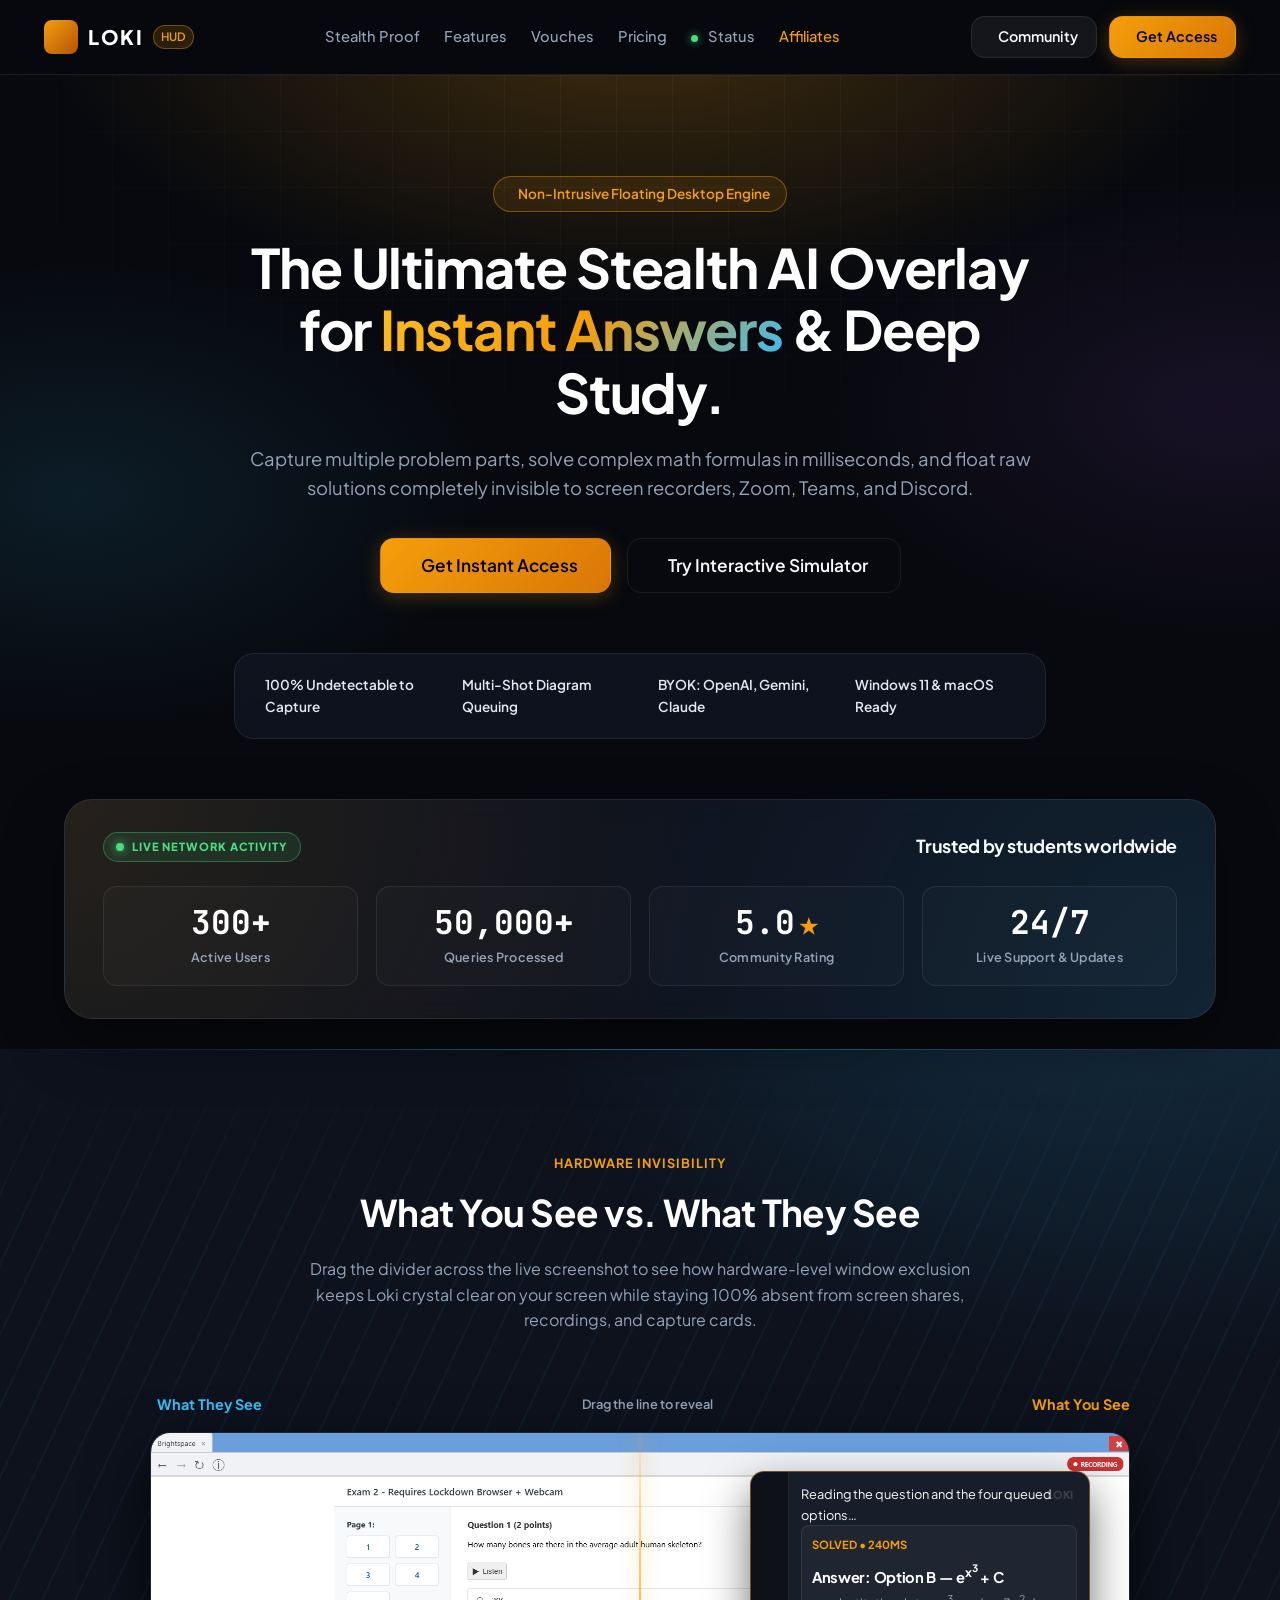
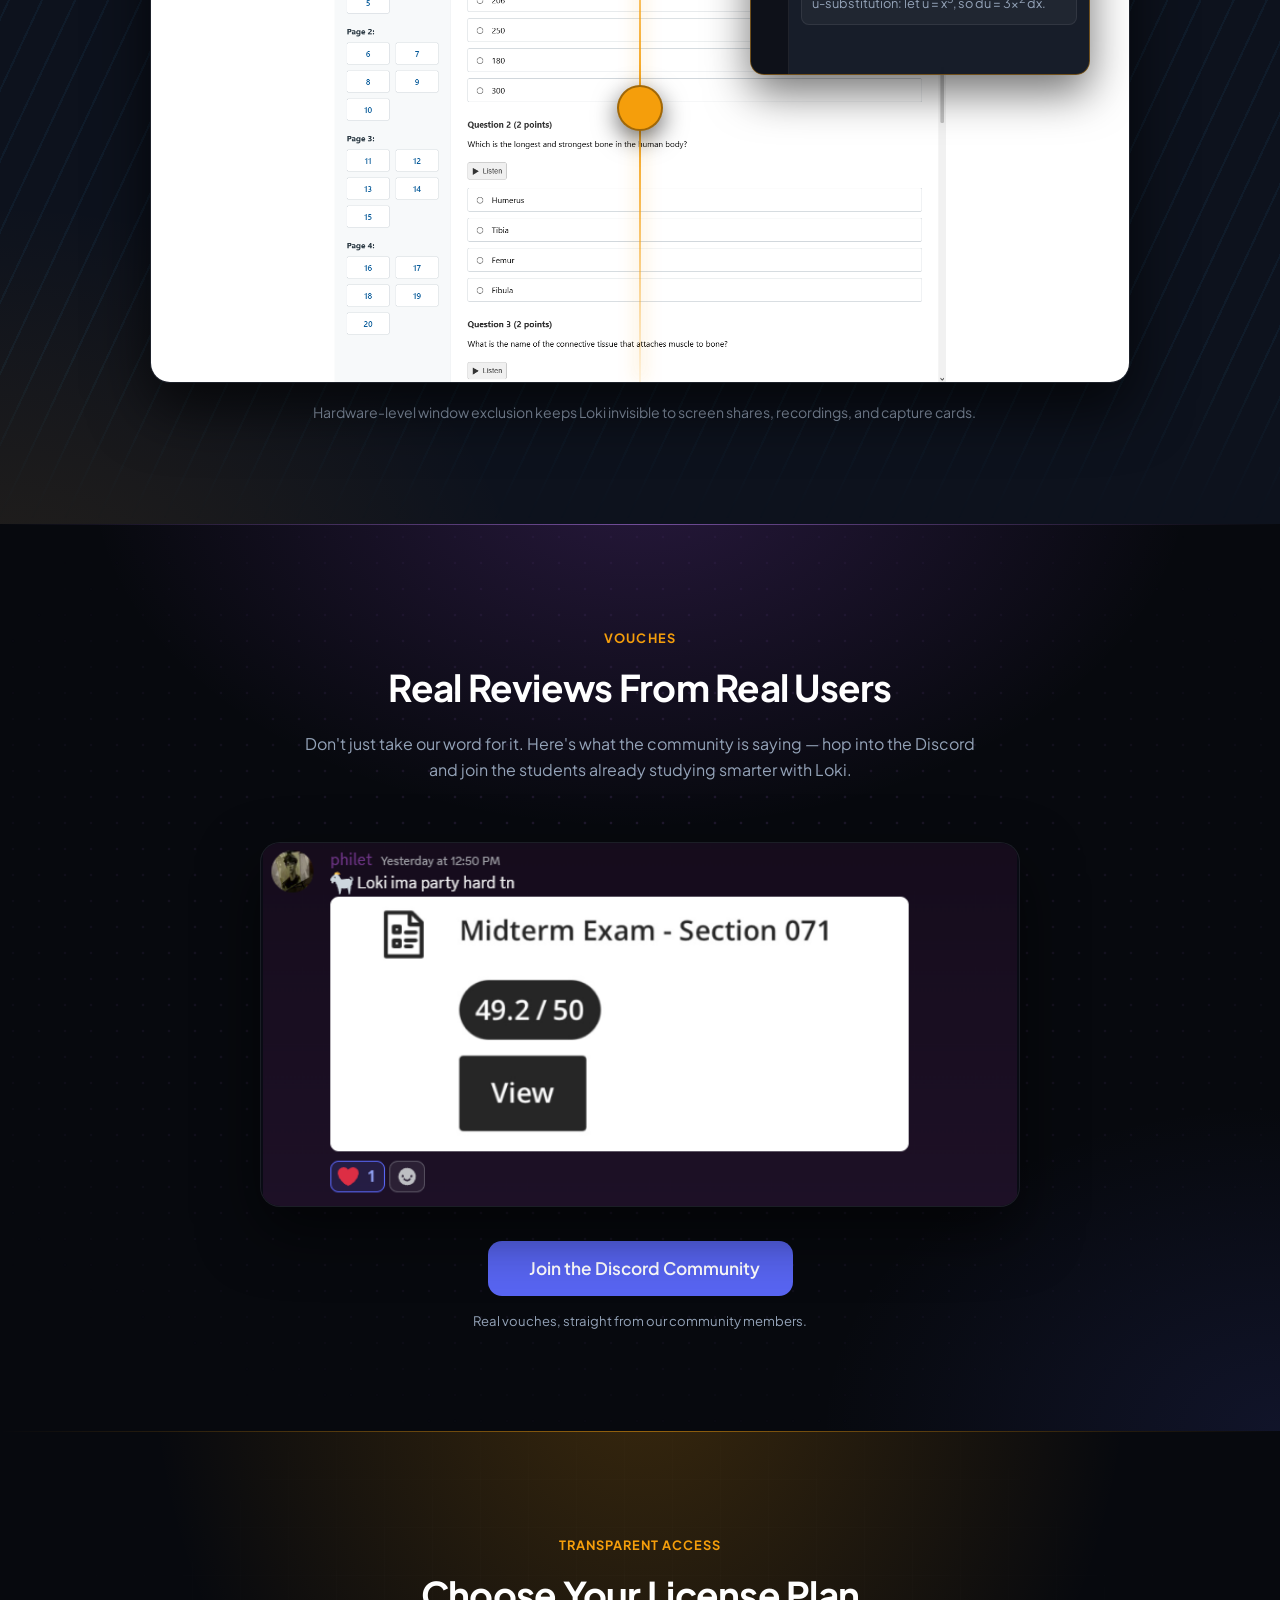
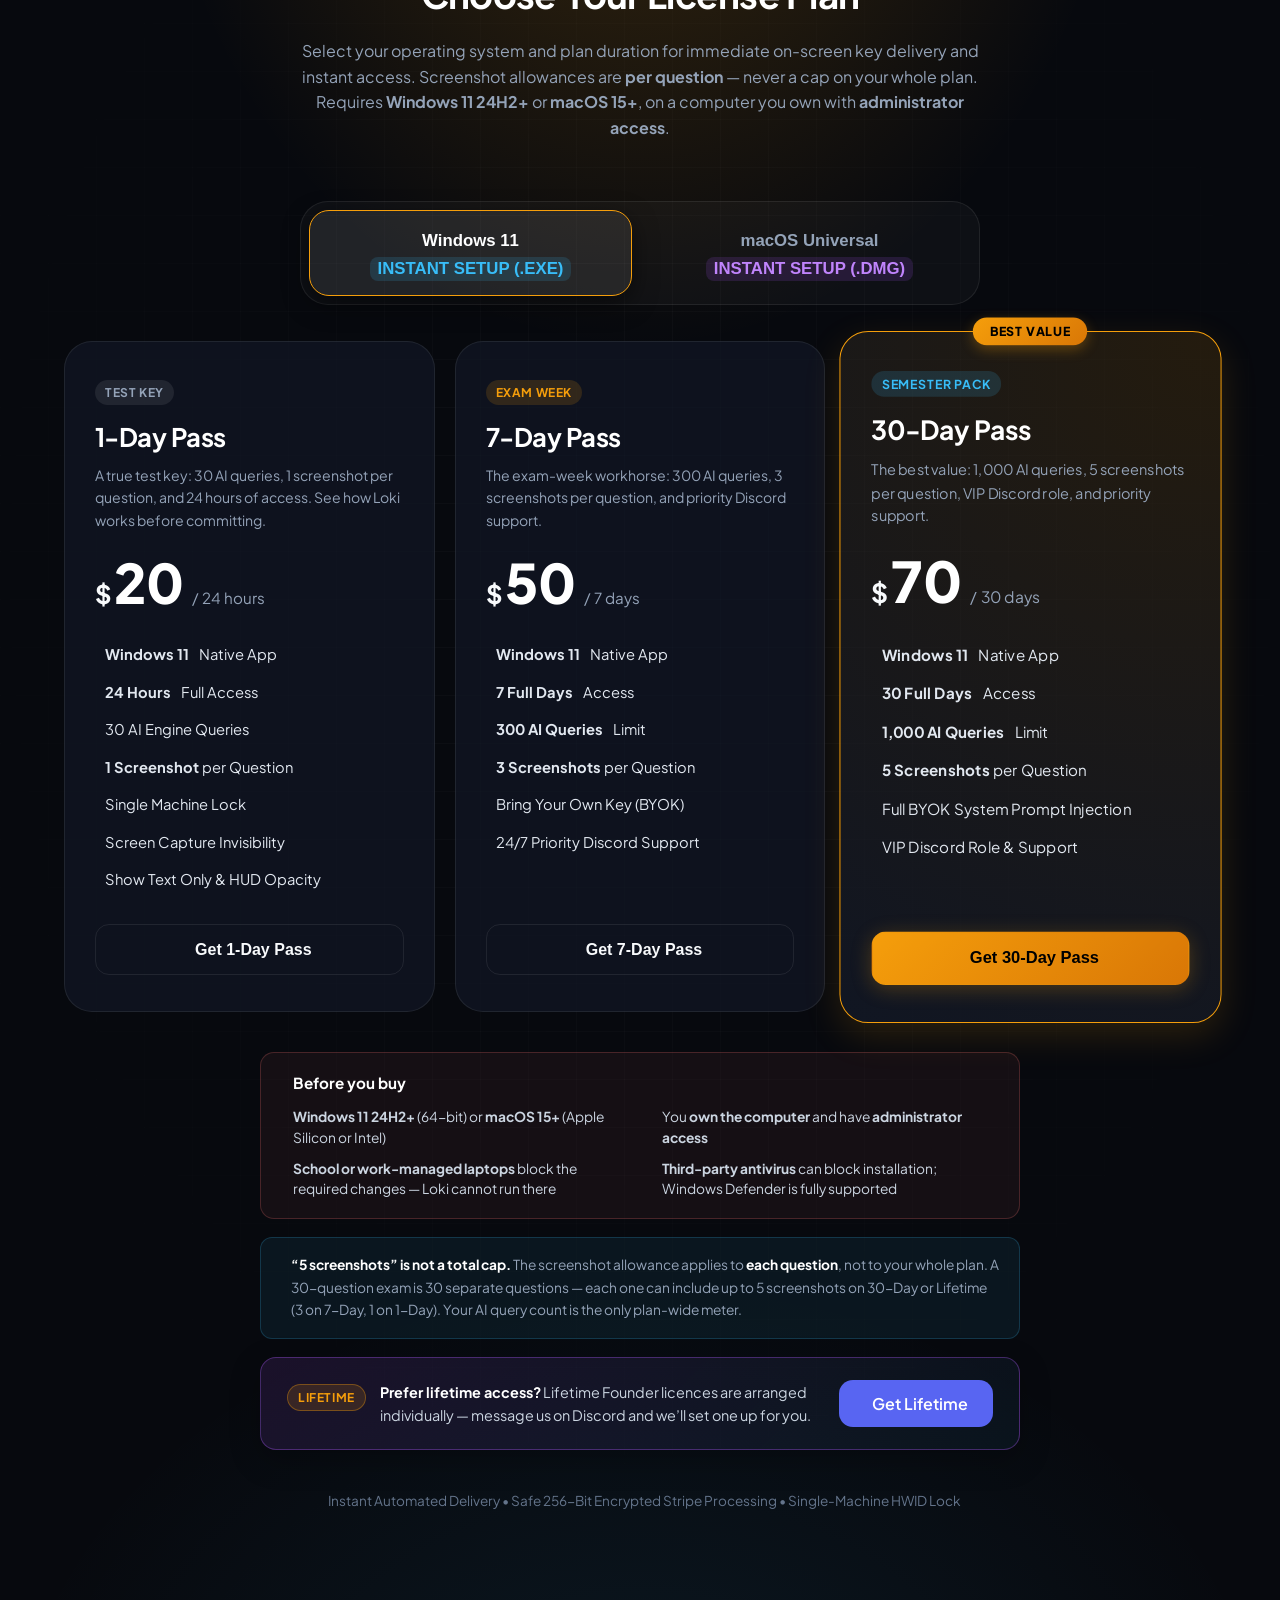
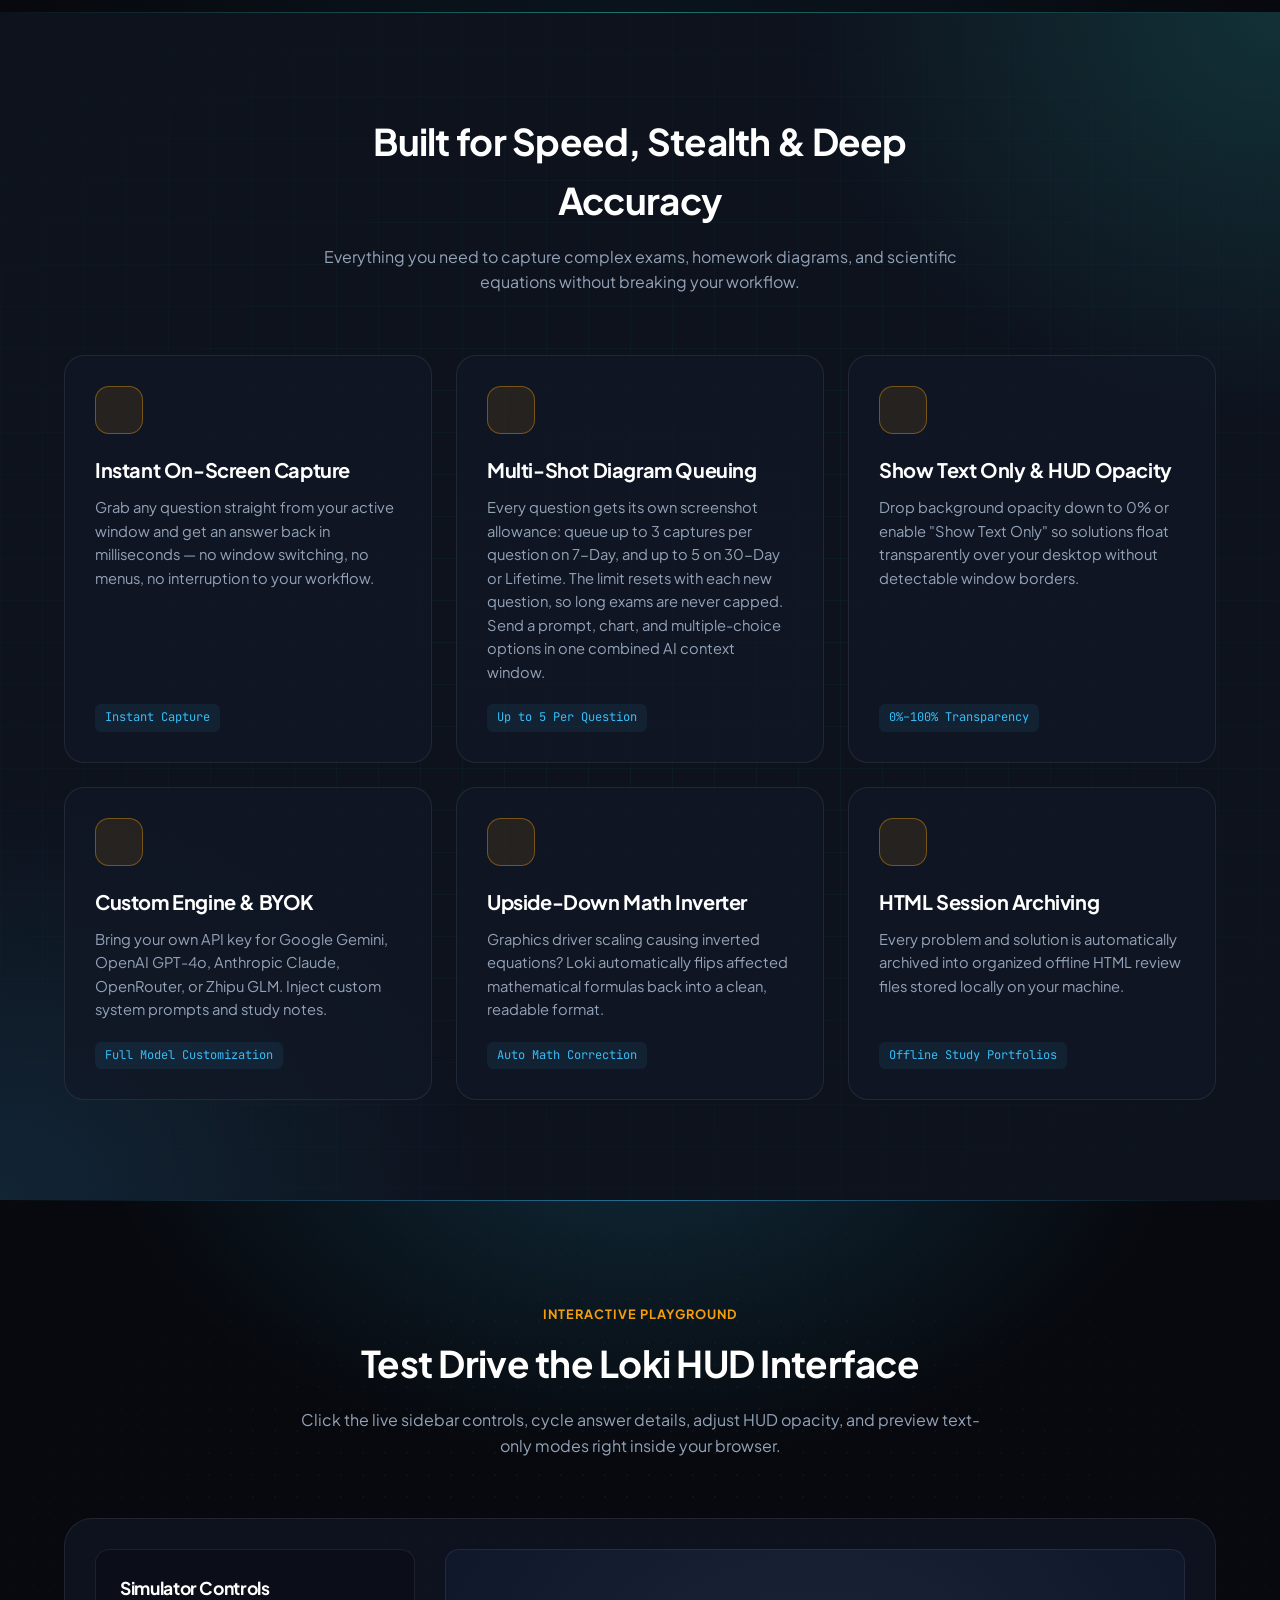
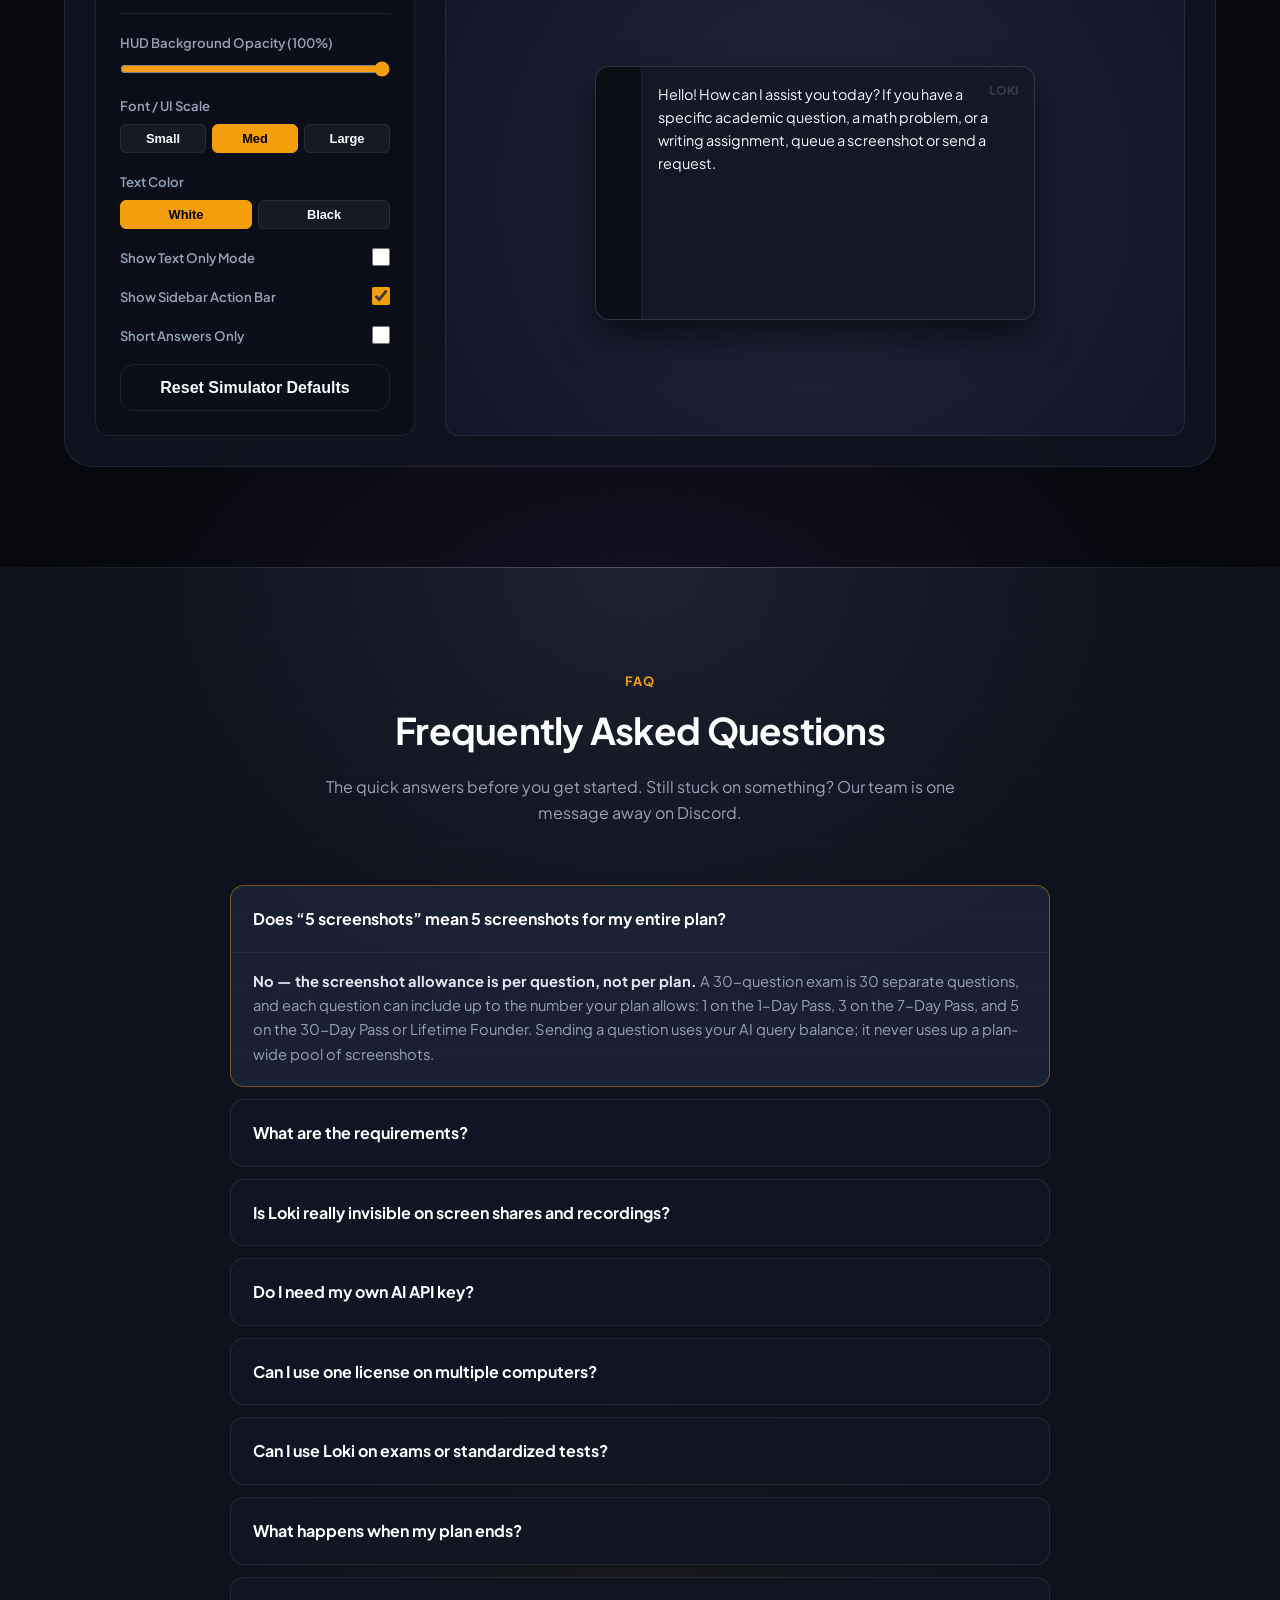
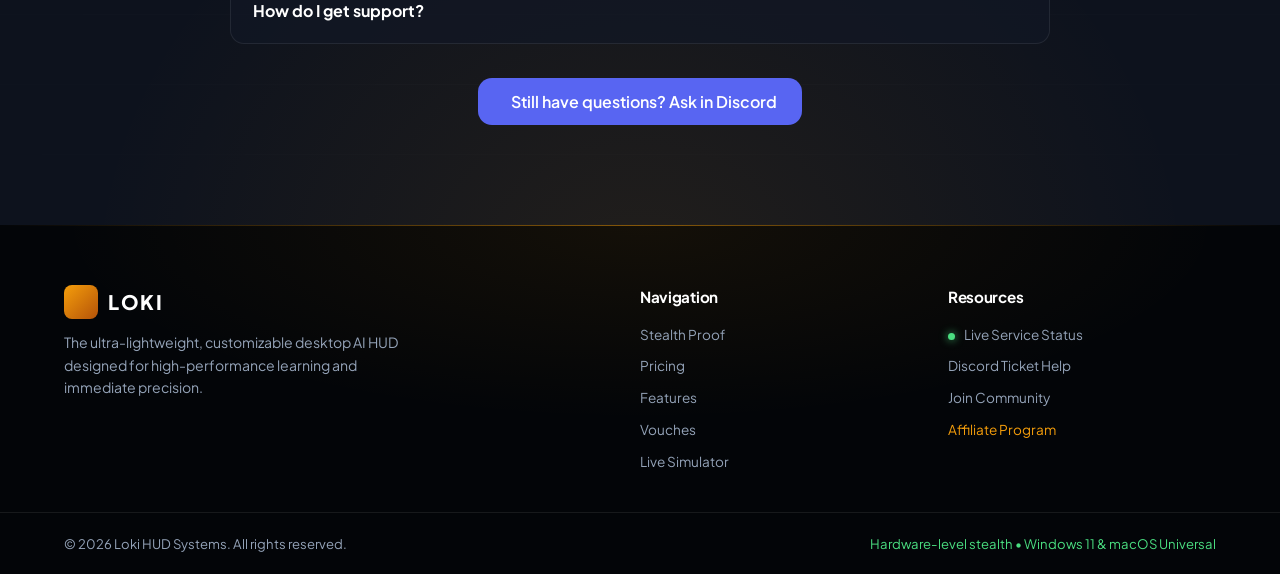
==== commit cf8ac7ac: "Site: pre-purchase requirements (admin/ownership/OS), checkout confirmation, FAQ" ====
--- a/index.html
+++ b/index.html
@@ -11,7 +11,7 @@
   <link href="https://fonts.googleapis.com/css2?family=Plus+Jakarta+Sans:wght@300;400;500;600;700;800&family=JetBrains+Mono:wght@400;500;700&display=swap" rel="stylesheet">
   <script src="https://unpkg.com/@phosphor-icons/web"></script>
 
-  <link rel="stylesheet" href="style.css?v=20261115a" />
+  <link rel="stylesheet" href="style.css?v=20261116b" />
 </head>
 <body>
 
@@ -262,7 +262,7 @@
       <div class="section-header">
         <span class="pill-label">Transparent Access</span>
         <h2 class="section-title">Choose Your License Plan</h2>
-        <p class="section-desc">Select your operating system and plan duration for immediate on-screen key delivery and instant access. Screenshot allowances are <strong>per question</strong> &mdash; never a cap on your whole plan.</p>
+        <p class="section-desc">Select your operating system and plan duration for immediate on-screen key delivery and instant access. Screenshot allowances are <strong>per question</strong> &mdash; never a cap on your whole plan. Requires <strong>Windows 11 24H2+</strong> or <strong>macOS 15+</strong>, on a computer you own with <strong>administrator access</strong>.</p>
       </div>
 
       <!-- 💻 OS SELECTOR SWITCH -->
@@ -358,6 +358,16 @@
           </button>
         </div>
 
+      </div>
+
+      <div class="req-band">
+        <div class="req-head"><i class="ph-bold ph-warning-circle"></i> <strong>Before you buy</strong></div>
+        <div class="req-grid">
+          <div class="req-item ok"><i class="ph-bold ph-check-circle"></i><span><strong>Windows 11 24H2+</strong> (64-bit) or <strong>macOS 15+</strong> (Apple Silicon or Intel)</span></div>
+          <div class="req-item ok"><i class="ph-bold ph-check-circle"></i><span>You <strong>own the computer</strong> and have <strong>administrator access</strong></span></div>
+          <div class="req-item no"><i class="ph-bold ph-x-circle"></i><span><strong>School or work-managed laptops</strong> block the required changes — Loki cannot run there</span></div>
+          <div class="req-item warn"><i class="ph-bold ph-warning"></i><span><strong>Third-party antivirus</strong> can block installation; Windows Defender is fully supported</span></div>
+        </div>
       </div>
 
       <div class="pricing-clarifier">
@@ -558,11 +568,11 @@
 
         <details class="faq-item">
           <summary>
-            <span>Which operating systems are supported?</span>
+            <span>What are the requirements?</span>
             <i class="ph-bold ph-caret-down"></i>
           </summary>
           <div class="faq-answer">
-            <p>Loki runs natively on <strong>Windows 11 (64-bit)</strong> and <strong>macOS</strong> (Apple Silicon &amp; Intel). Native builds mean no browser dependencies and no performance overhead.</p>
+            <p>Loki runs natively on <strong>Windows 11 24H2 or newer (64-bit)</strong> and <strong>macOS 15+</strong> (Apple Silicon &amp; Intel). You must <strong>own the computer</strong> and have <strong>administrator access</strong> &mdash; school or employer-managed laptops block the system changes the installer needs, so it cannot run on those. Windows Defender is fully supported; third-party antivirus suites can block installation.</p>
           </div>
         </details>
 
@@ -729,7 +739,7 @@
 
       <label class="tos-agree-row">
         <input type="checkbox" id="tosAgreeCheck" onchange="toggleTosAgree(this.checked)">
-        <span>I have read and agree to the <strong>Terms of Service</strong> and <strong>Acceptable Use Policy</strong>.</span>
+        <span>I have read and agree to the <strong>Terms of Service</strong> and <strong>Acceptable Use Policy</strong>. I confirm I <strong>own this device</strong> and have <strong>administrator access</strong>.</span>
       </label>
 
       <div class="tos-os-line">
--- a/style.css
+++ b/style.css
@@ -3294,3 +3294,49 @@
   .lifetime-band .btn { width: 100%; justify-content: center; }
 }
 
+
+/* Pre-purchase requirements: the reasons a sale would fail (managed laptop, no admin) */
+.req-band {
+  max-width: 760px;
+  margin: 0 auto 18px;
+  padding: 18px 22px;
+  background: rgba(248, 113, 113, 0.06);
+  border: 1px solid rgba(248, 113, 113, 0.22);
+  border-radius: 14px;
+}
+.req-head {
+  display: flex;
+  align-items: center;
+  gap: 10px;
+  margin-bottom: 12px;
+  font-size: 0.95rem;
+  color: #ffffff;
+}
+.req-head i { color: #f87171; font-size: 1.15rem; }
+.req-grid {
+  display: grid;
+  grid-template-columns: 1fr 1fr;
+  gap: 10px 24px;
+}
+.req-item {
+  display: flex;
+  align-items: flex-start;
+  gap: 10px;
+  font-size: 0.86rem;
+  line-height: 1.5;
+  color: #cbd5e1;
+}
+.req-item i { margin-top: 2px; font-size: 1rem; flex: 0 0 auto; }
+.req-item.ok i { color: #34d399; }
+.req-item.no i { color: #f87171; }
+.req-item.warn i { color: #fbbf24; }
+@media (max-width: 700px) {
+  .req-grid { grid-template-columns: 1fr; }
+  .req-band { padding: 16px 18px; }
+}
+.req-head { flex-wrap: wrap; }
+.req-head strong { min-width: 0; white-space: normal; }
+@media (max-width: 700px) {
+  .req-head { font-size: 0.92rem; }
+}
+.req-head .req-sub { font-weight: 400; color: #94a3b8; font-size: 0.88rem; }
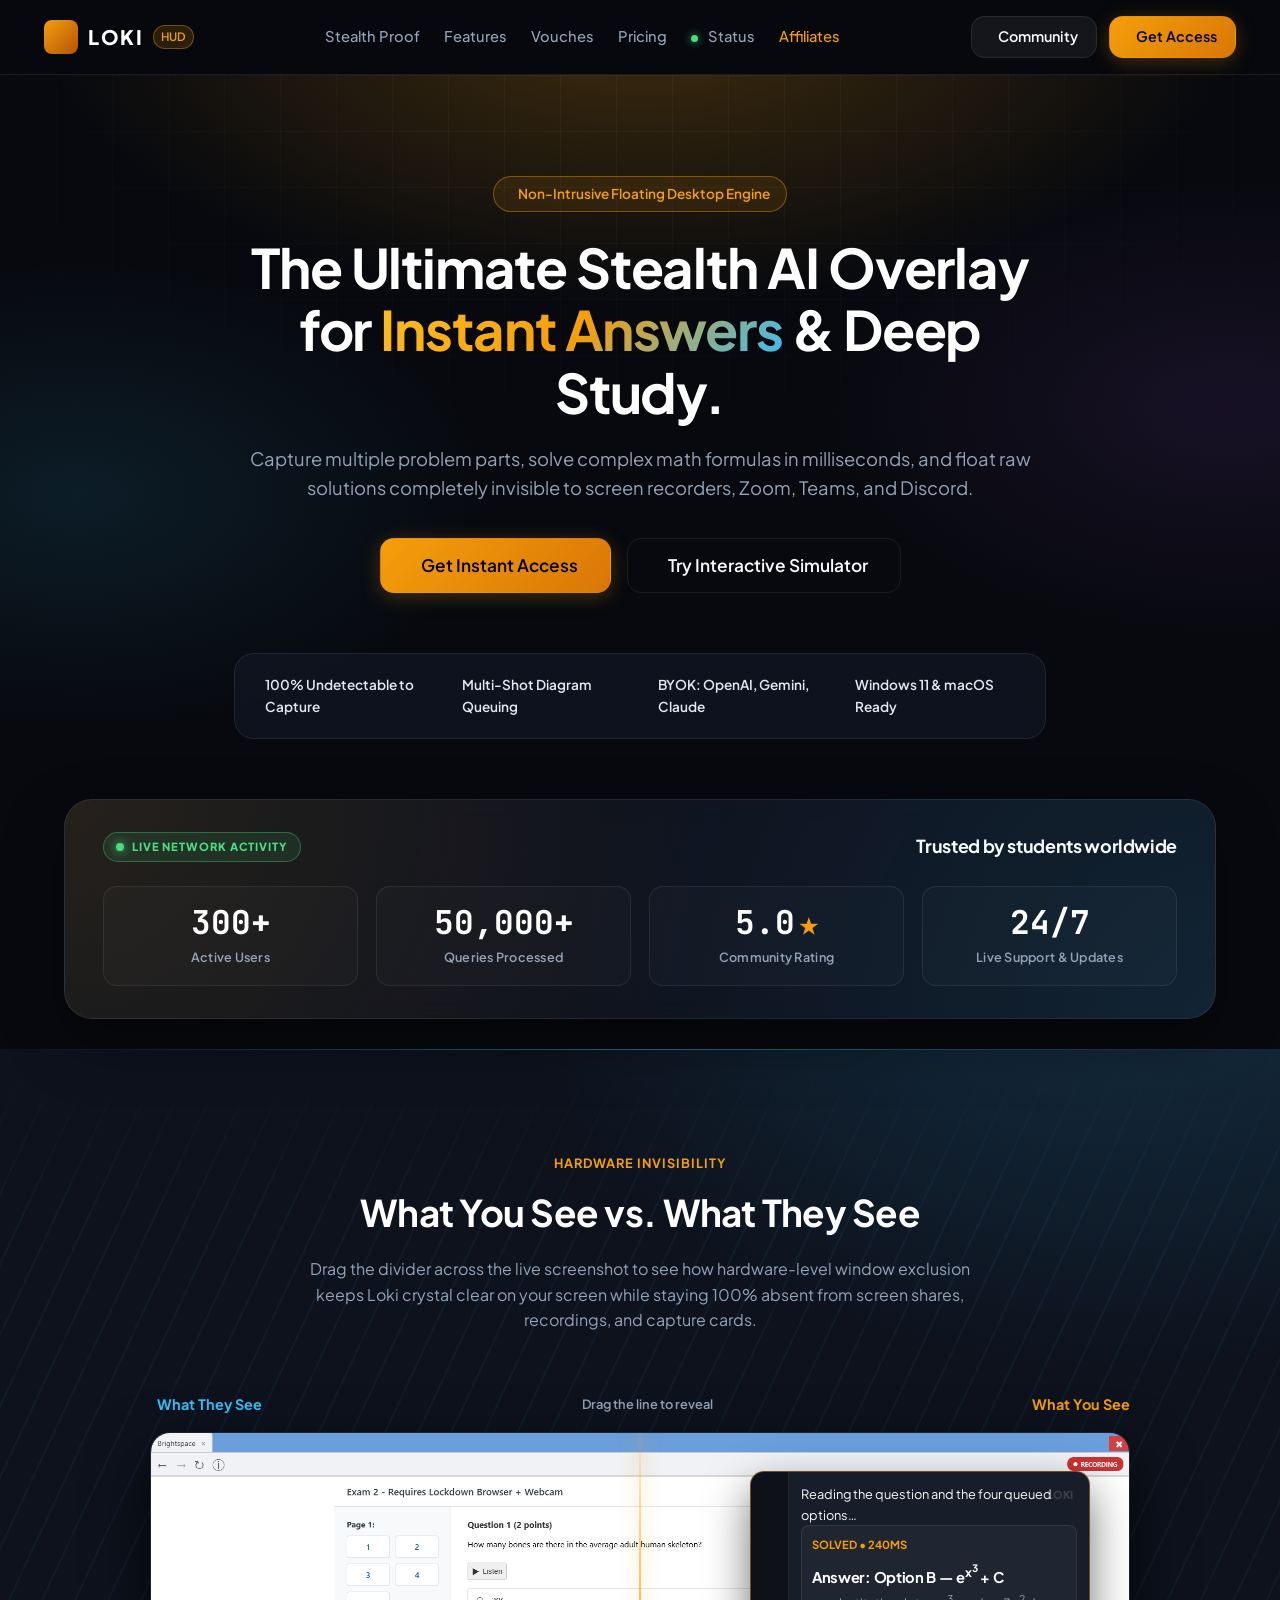
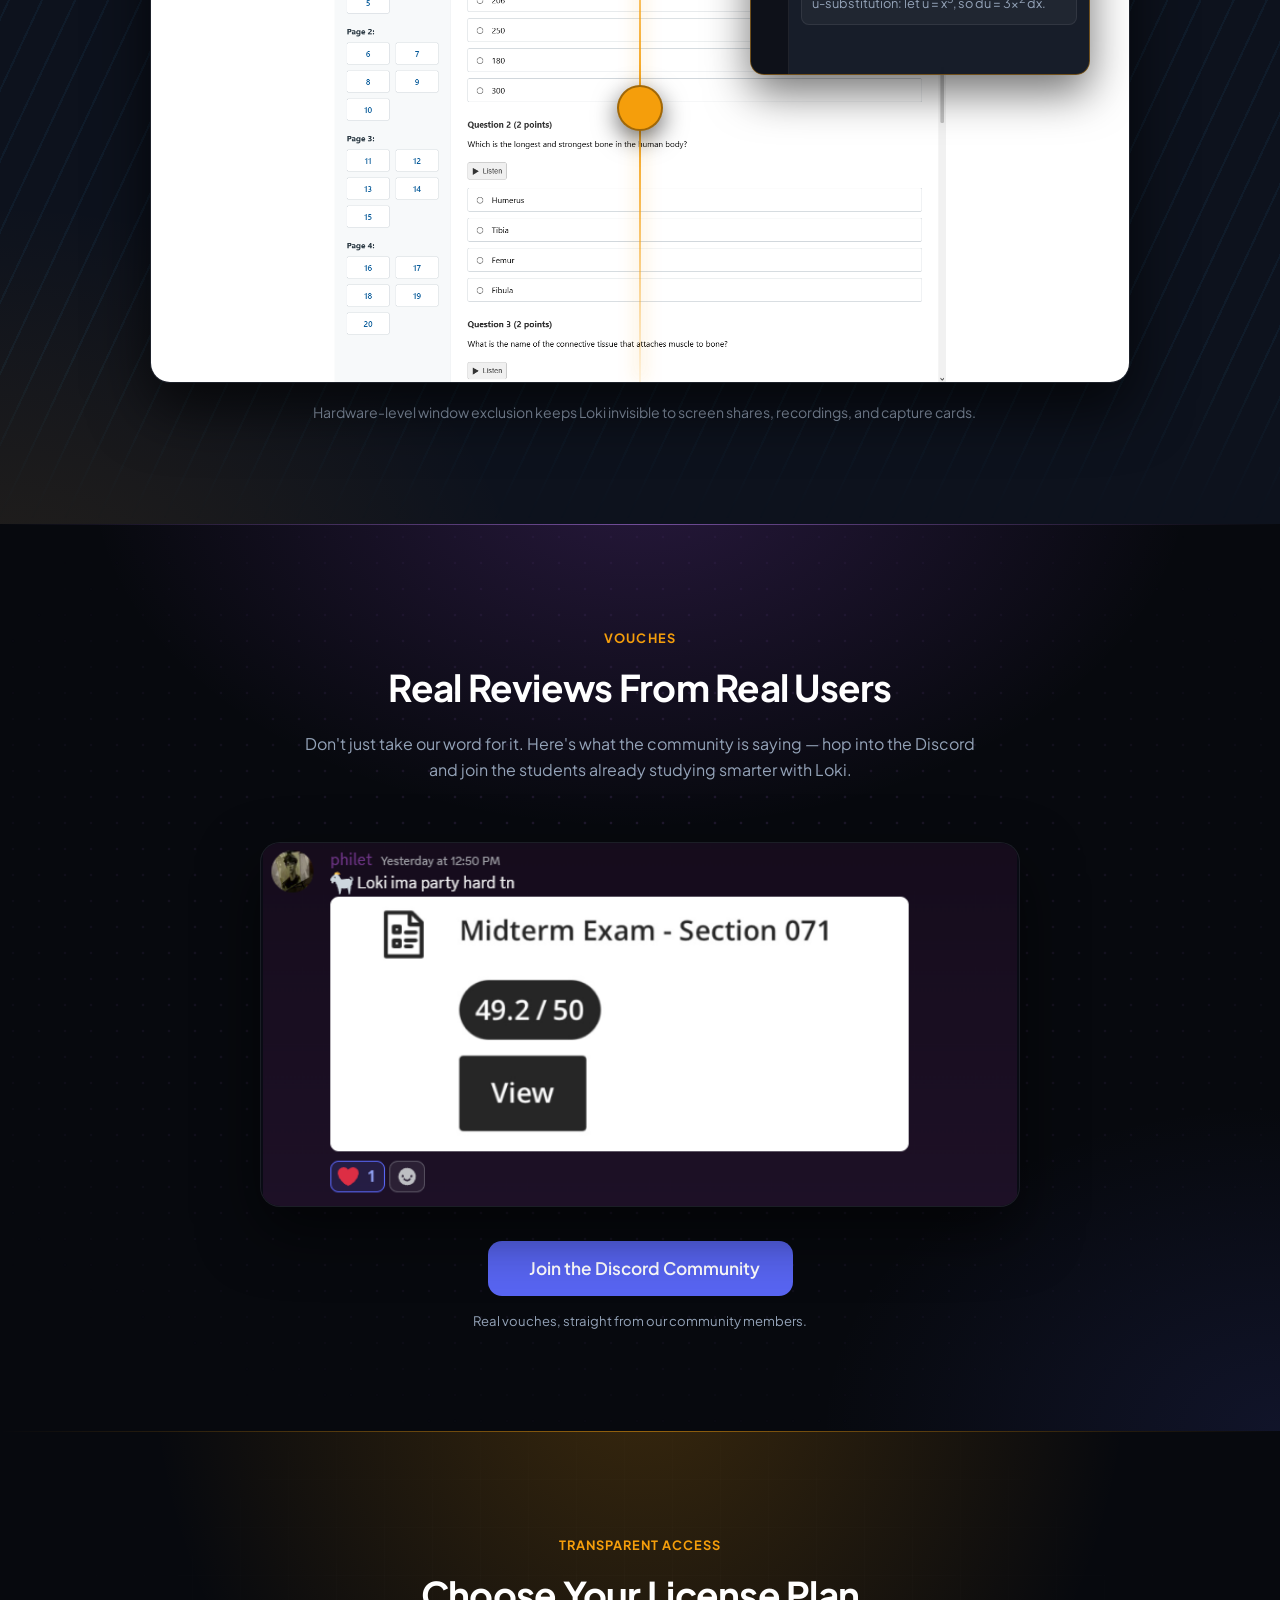
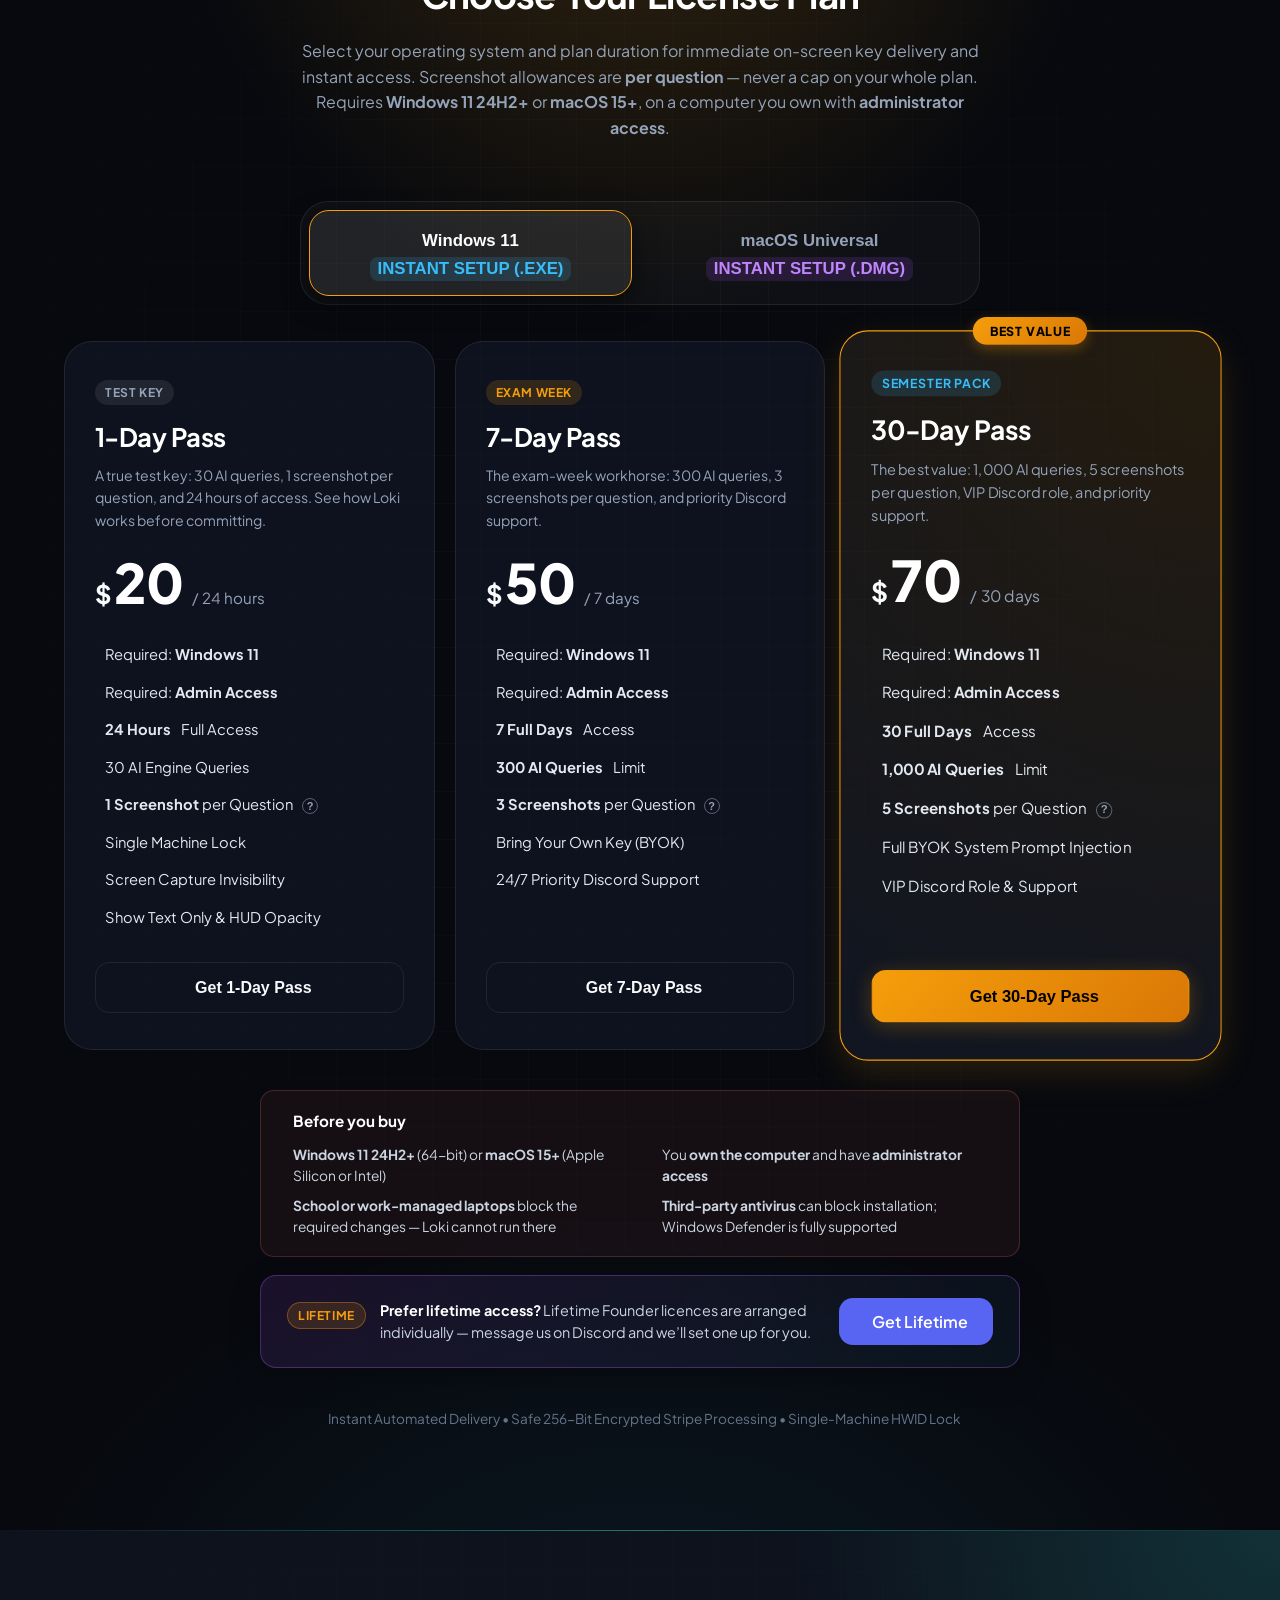
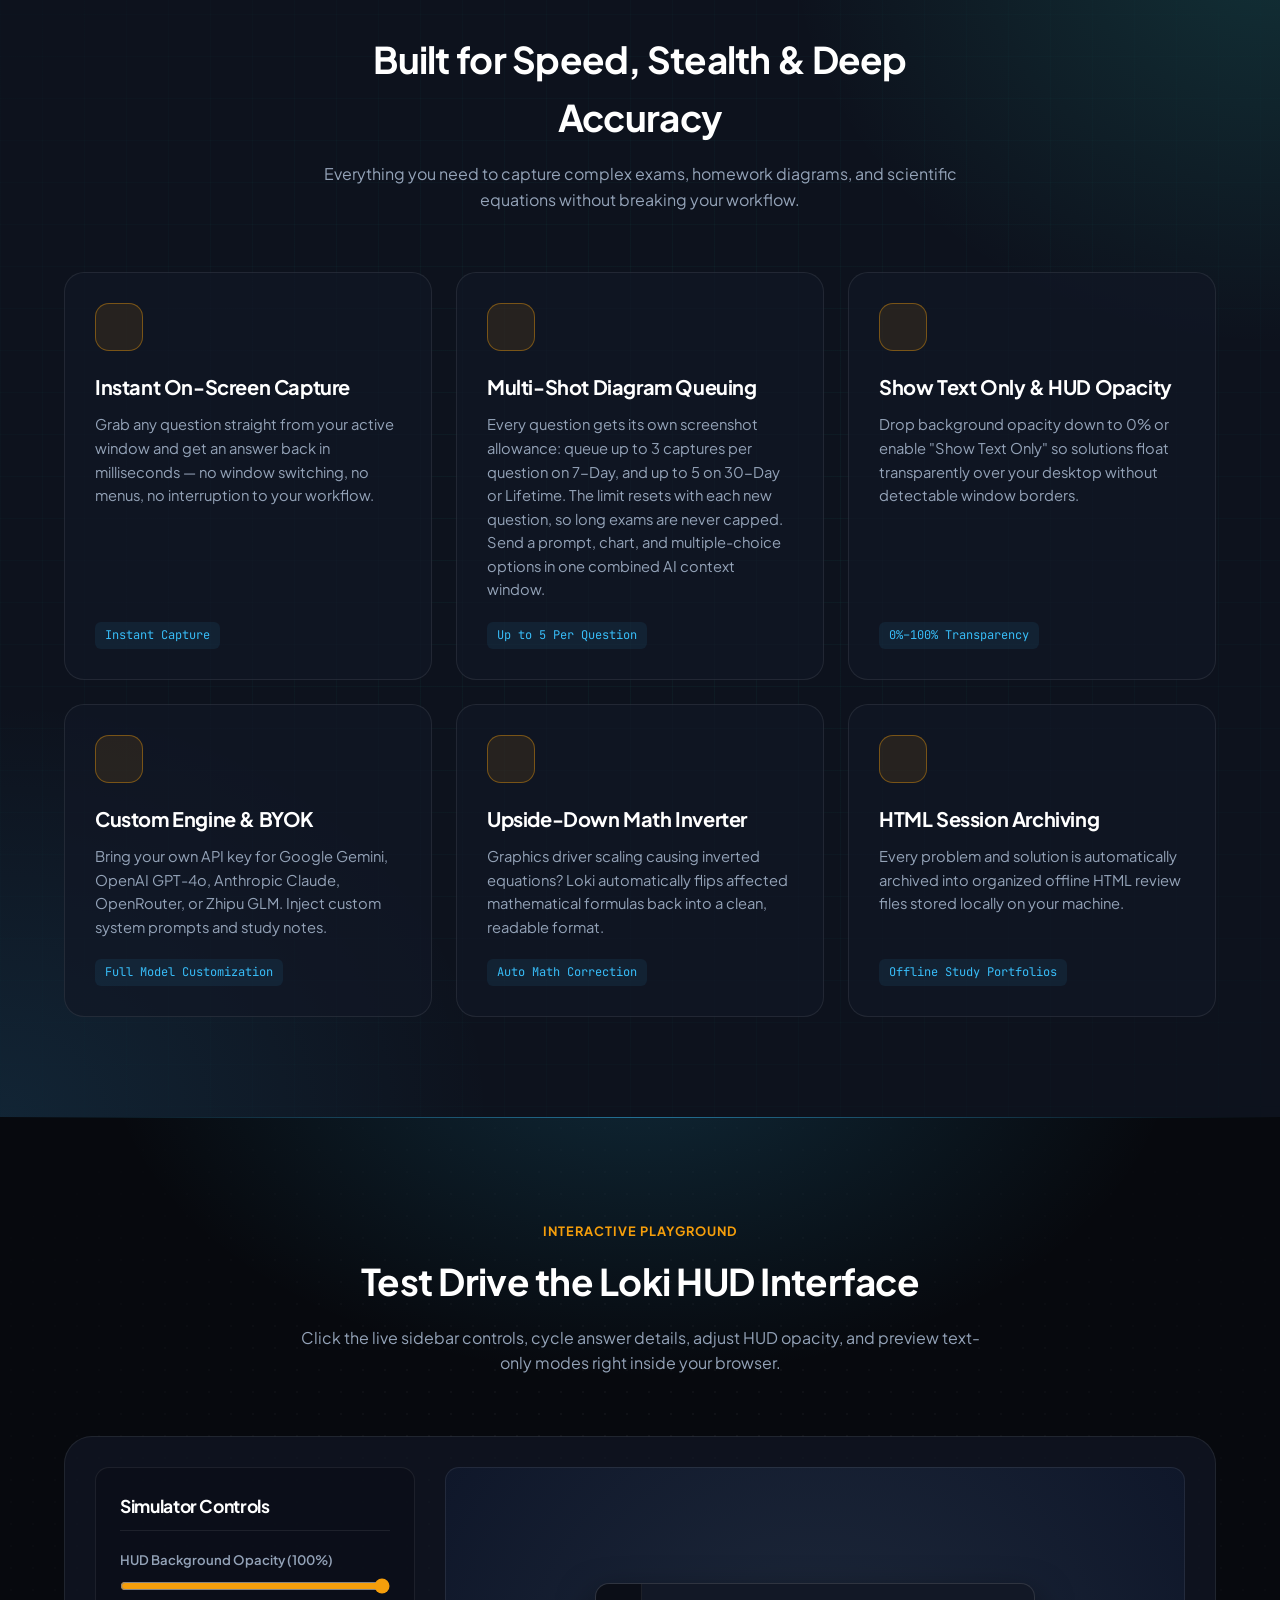
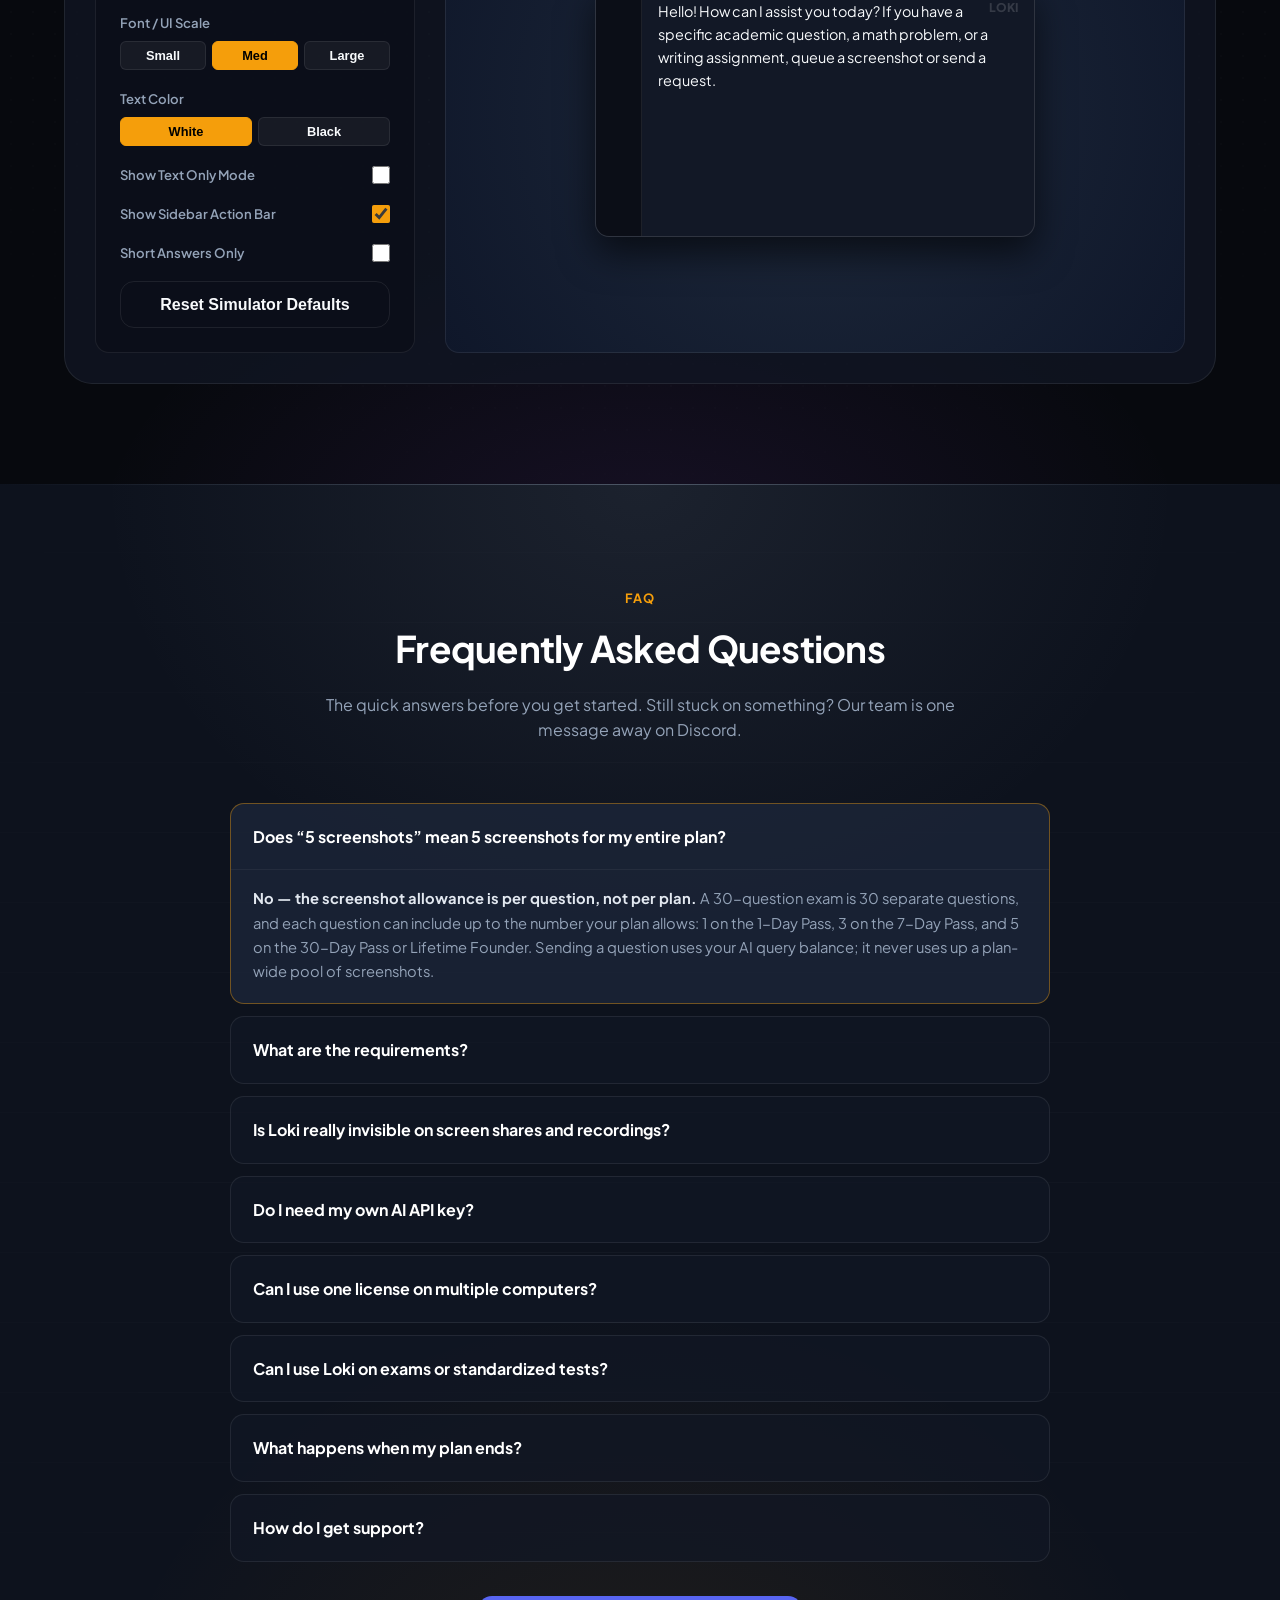
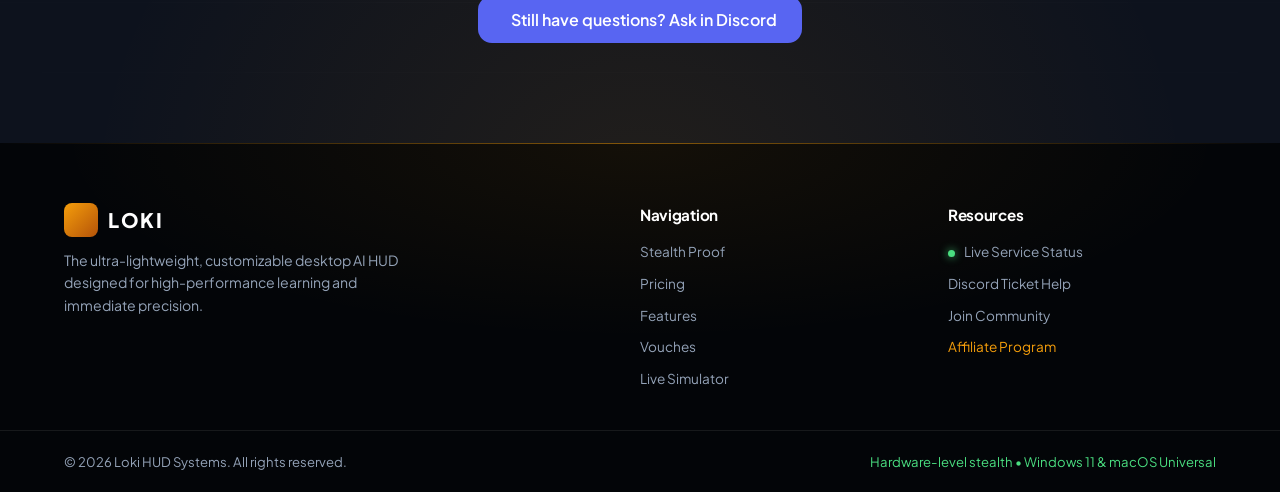
==== commit e6cf7658: "Site: drop the cancel-page warning banner, per-card Required lines, screenshot help popover" ====
--- a/index.html
+++ b/index.html
@@ -11,7 +11,7 @@
   <link href="https://fonts.googleapis.com/css2?family=Plus+Jakarta+Sans:wght@300;400;500;600;700;800&family=JetBrains+Mono:wght@400;500;700&display=swap" rel="stylesheet">
   <script src="https://unpkg.com/@phosphor-icons/web"></script>
 
-  <link rel="stylesheet" href="style.css?v=20261116b" />
+  <link rel="stylesheet" href="style.css?v=20261116c" />
 </head>
 <body>
 
@@ -294,10 +294,11 @@
             <span class="period">/ 24 hours</span>
           </div>
           <ul class="plan-features">
-            <li><i class="ph-bold ph-check"></i> <strong class="os-display-name">Windows 11</strong> Native App</li>
+            <li><i class="ph-bold ph-check"></i> <span>Required: <strong class="os-req-os">Windows 11</strong></span></li>
+            <li><i class="ph-bold ph-check"></i> <span>Required: <strong>Admin Access</strong></span></li>
             <li><i class="ph-bold ph-check"></i> <strong>24 Hours</strong> Full Access</li>
             <li><i class="ph-bold ph-check"></i> 30 AI Engine Queries</li>
-            <li><i class="ph-bold ph-check"></i> <span><strong>1 Screenshot</strong> per Question</span></li>
+            <li><i class="ph-bold ph-check"></i> <span><strong>1 Screenshot</strong> per Question <button type="button" class="shot-help" aria-label="How the screenshot limit works" onclick="toggleShotHelp(event)">?</button></span></li>
             <li><i class="ph-bold ph-check"></i> Single Machine Lock</li>
             <li><i class="ph-bold ph-check"></i> Screen Capture Invisibility</li>
             <li><i class="ph-bold ph-check"></i> Show Text Only &amp; HUD Opacity</li>
@@ -320,10 +321,11 @@
             <span class="period">/ 7 days</span>
           </div>
           <ul class="plan-features">
-            <li><i class="ph-bold ph-check"></i> <strong class="os-display-name">Windows 11</strong> Native App</li>
+            <li><i class="ph-bold ph-check"></i> <span>Required: <strong class="os-req-os">Windows 11</strong></span></li>
+            <li><i class="ph-bold ph-check"></i> <span>Required: <strong>Admin Access</strong></span></li>
             <li><i class="ph-bold ph-check"></i> <strong>7 Full Days</strong> Access</li>
             <li><i class="ph-bold ph-check"></i> <strong>300 AI Queries</strong> Limit</li>
-            <li><i class="ph-bold ph-check"></i> <span><strong>3 Screenshots</strong> per Question</span></li>
+            <li><i class="ph-bold ph-check"></i> <span><strong>3 Screenshots</strong> per Question <button type="button" class="shot-help" aria-label="How the screenshot limit works" onclick="toggleShotHelp(event)">?</button></span></li>
             <li><i class="ph-bold ph-check"></i> Bring Your Own Key (BYOK)</li>
             <li><i class="ph-bold ph-check"></i> 24/7 Priority Discord Support</li>
           </ul>
@@ -346,10 +348,11 @@
             <span class="period">/ 30 days</span>
           </div>
           <ul class="plan-features">
-            <li><i class="ph-bold ph-check"></i> <strong class="os-display-name">Windows 11</strong> Native App</li>
+            <li><i class="ph-bold ph-check"></i> <span>Required: <strong class="os-req-os">Windows 11</strong></span></li>
+            <li><i class="ph-bold ph-check"></i> <span>Required: <strong>Admin Access</strong></span></li>
             <li><i class="ph-bold ph-check"></i> <strong>30 Full Days</strong> Access</li>
             <li><i class="ph-bold ph-check"></i> <strong>1,000 AI Queries</strong> Limit</li>
-            <li><i class="ph-bold ph-check"></i> <span><strong>5 Screenshots</strong> per Question</span></li>
+            <li><i class="ph-bold ph-check"></i> <span><strong>5 Screenshots</strong> per Question <button type="button" class="shot-help" aria-label="How the screenshot limit works" onclick="toggleShotHelp(event)">?</button></span></li>
             <li><i class="ph-bold ph-check"></i> Full BYOK System Prompt Injection</li>
             <li><i class="ph-bold ph-check"></i> VIP Discord Role &amp; Support</li>
           </ul>
@@ -368,11 +371,6 @@
           <div class="req-item no"><i class="ph-bold ph-x-circle"></i><span><strong>School or work-managed laptops</strong> block the required changes — Loki cannot run there</span></div>
           <div class="req-item warn"><i class="ph-bold ph-warning"></i><span><strong>Third-party antivirus</strong> can block installation; Windows Defender is fully supported</span></div>
         </div>
-      </div>
-
-      <div class="pricing-clarifier">
-        <i class="ph-bold ph-info"></i>
-        <p><strong>&ldquo;5 screenshots&rdquo; is not a total cap.</strong> The screenshot allowance applies to <strong>each question</strong>, not to your whole plan. A 30-question exam is 30 separate questions &mdash; each one can include up to 5 screenshots on 30-Day or Lifetime (3 on 7-Day, 1 on 1-Day). Your AI query count is the only plan-wide meter.</p>
       </div>
 
       <div class="lifetime-band">
@@ -797,17 +795,43 @@
       const btnWin = document.getElementById('btnOsWin');
       const btnMac = document.getElementById('btnOsMac');
       const displays = document.querySelectorAll('.os-display-name');
+      const osReqs = document.querySelectorAll('.os-req-os');
 
       if (platform === 'mac') {
         btnMac.classList.add('active');
         btnWin.classList.remove('active');
         displays.forEach(d => d.textContent = 'macOS Universal');
+        osReqs.forEach(d => d.textContent = 'macOS 15+');
       } else {
         btnWin.classList.add('active');
         btnMac.classList.remove('active');
         displays.forEach(d => d.textContent = 'Windows 11');
-      }
-    }
+        osReqs.forEach(d => d.textContent = 'Windows 11');
+      }
+    }
+
+    function toggleShotHelp(ev) {
+      ev.preventDefault();
+      ev.stopPropagation();
+      const pop = document.getElementById('shotHelpPopover');
+      if (!pop) return;
+      if (!pop.hidden) { pop.hidden = true; return; }
+
+      const btn = ev.currentTarget;
+      const r = btn.getBoundingClientRect();
+      const width = Math.min(300, window.innerWidth - 24);
+      pop.hidden = false;
+      pop.style.width = width + 'px';
+      pop.style.left = Math.max(12, Math.min(window.innerWidth - width - 12, r.left + r.width / 2 - width / 2)) + 'px';
+      pop.style.top = (r.bottom + window.scrollY + 10) + 'px';
+    }
+
+    document.addEventListener('click', function (e) {
+      const pop = document.getElementById('shotHelpPopover');
+      if (!pop || pop.hidden) return;
+      if (e.target.closest('.shot-help') || e.target.closest('#shotHelpPopover')) return;
+      pop.hidden = true;
+    });
 
     // Modal Handlers
     function openComplianceModal(duration) {
@@ -1351,5 +1375,9 @@
       }
     })();
   </script>
+
+  <div id="shotHelpPopover" class="shot-help-pop" role="tooltip" hidden>
+    <strong>Per question, not per plan.</strong> A 30-question exam is 30 separate questions &mdash; each one can include up to your plan's limit: 1 screenshot on the 1-Day Pass, 3 on the 7-Day Pass, 5 on the 30-Day Pass. Your AI query count is the only plan-wide limit.
+  </div>
 </body>
 </html>
--- a/style.css
+++ b/style.css
@@ -3340,3 +3340,38 @@
   .req-head { font-size: 0.92rem; }
 }
 .req-head .req-sub { font-weight: 400; color: #94a3b8; font-size: 0.88rem; }
+
+/* Screenshot allowance "?" popover on the plan cards */
+.shot-help {
+  display: inline-flex;
+  align-items: center;
+  justify-content: center;
+  width: 16px;
+  height: 16px;
+  margin-left: 6px;
+  padding: 0;
+  border-radius: 50%;
+  border: 1px solid rgba(148, 163, 184, 0.55);
+  background: transparent;
+  color: #94a3b8;
+  font-size: 11px;
+  font-weight: 700;
+  line-height: 1;
+  cursor: pointer;
+  vertical-align: middle;
+}
+.shot-help:hover, .shot-help:focus-visible { color: #ffffff; border-color: #ffffff; outline: none; }
+.shot-help-pop {
+  position: absolute;
+  z-index: 1200;
+  padding: 12px 14px;
+  background: #0b1220;
+  border: 1px solid rgba(148, 163, 184, 0.35);
+  border-radius: 10px;
+  box-shadow: 0 16px 40px rgba(0, 0, 0, 0.55);
+  font-size: 0.82rem;
+  line-height: 1.5;
+  color: #cbd5e1;
+}
+.shot-help-pop strong { color: #ffffff; }
+@media (max-width: 640px) { .shot-help-pop { font-size: 0.8rem; } }
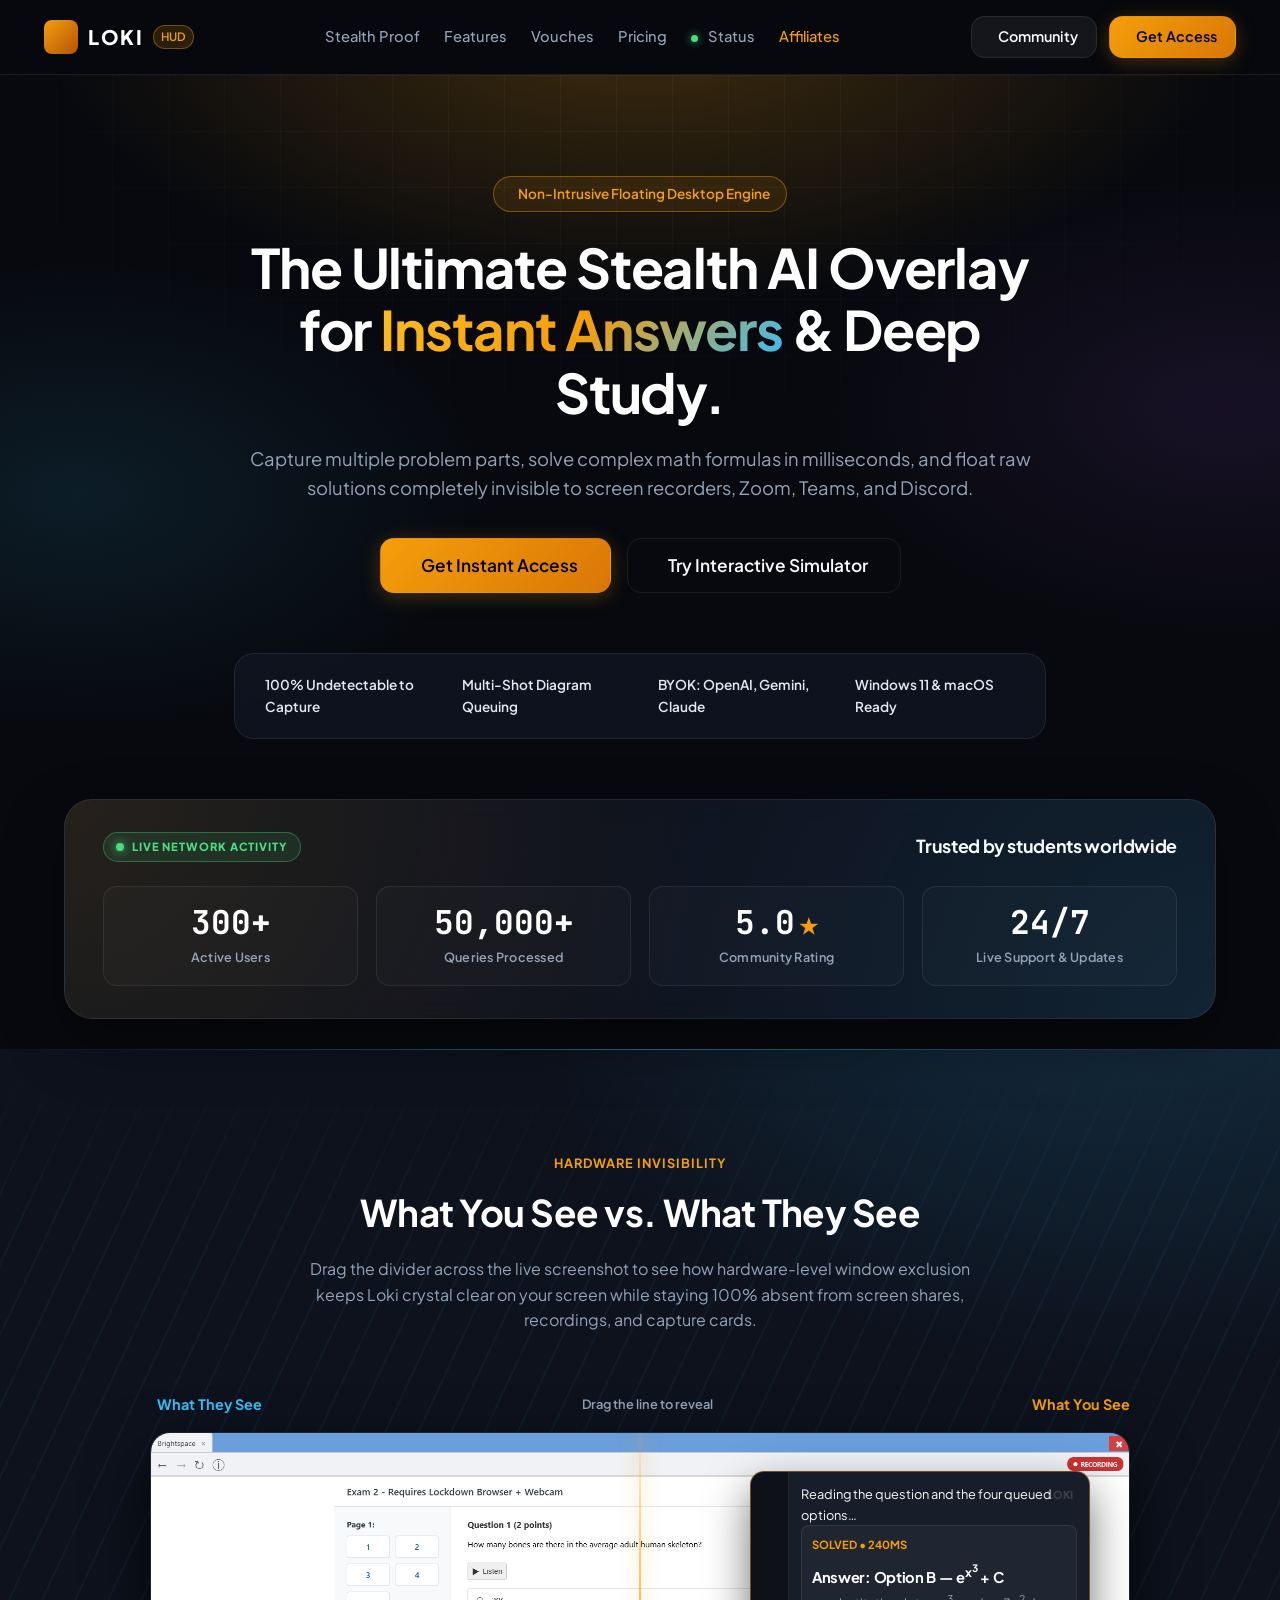
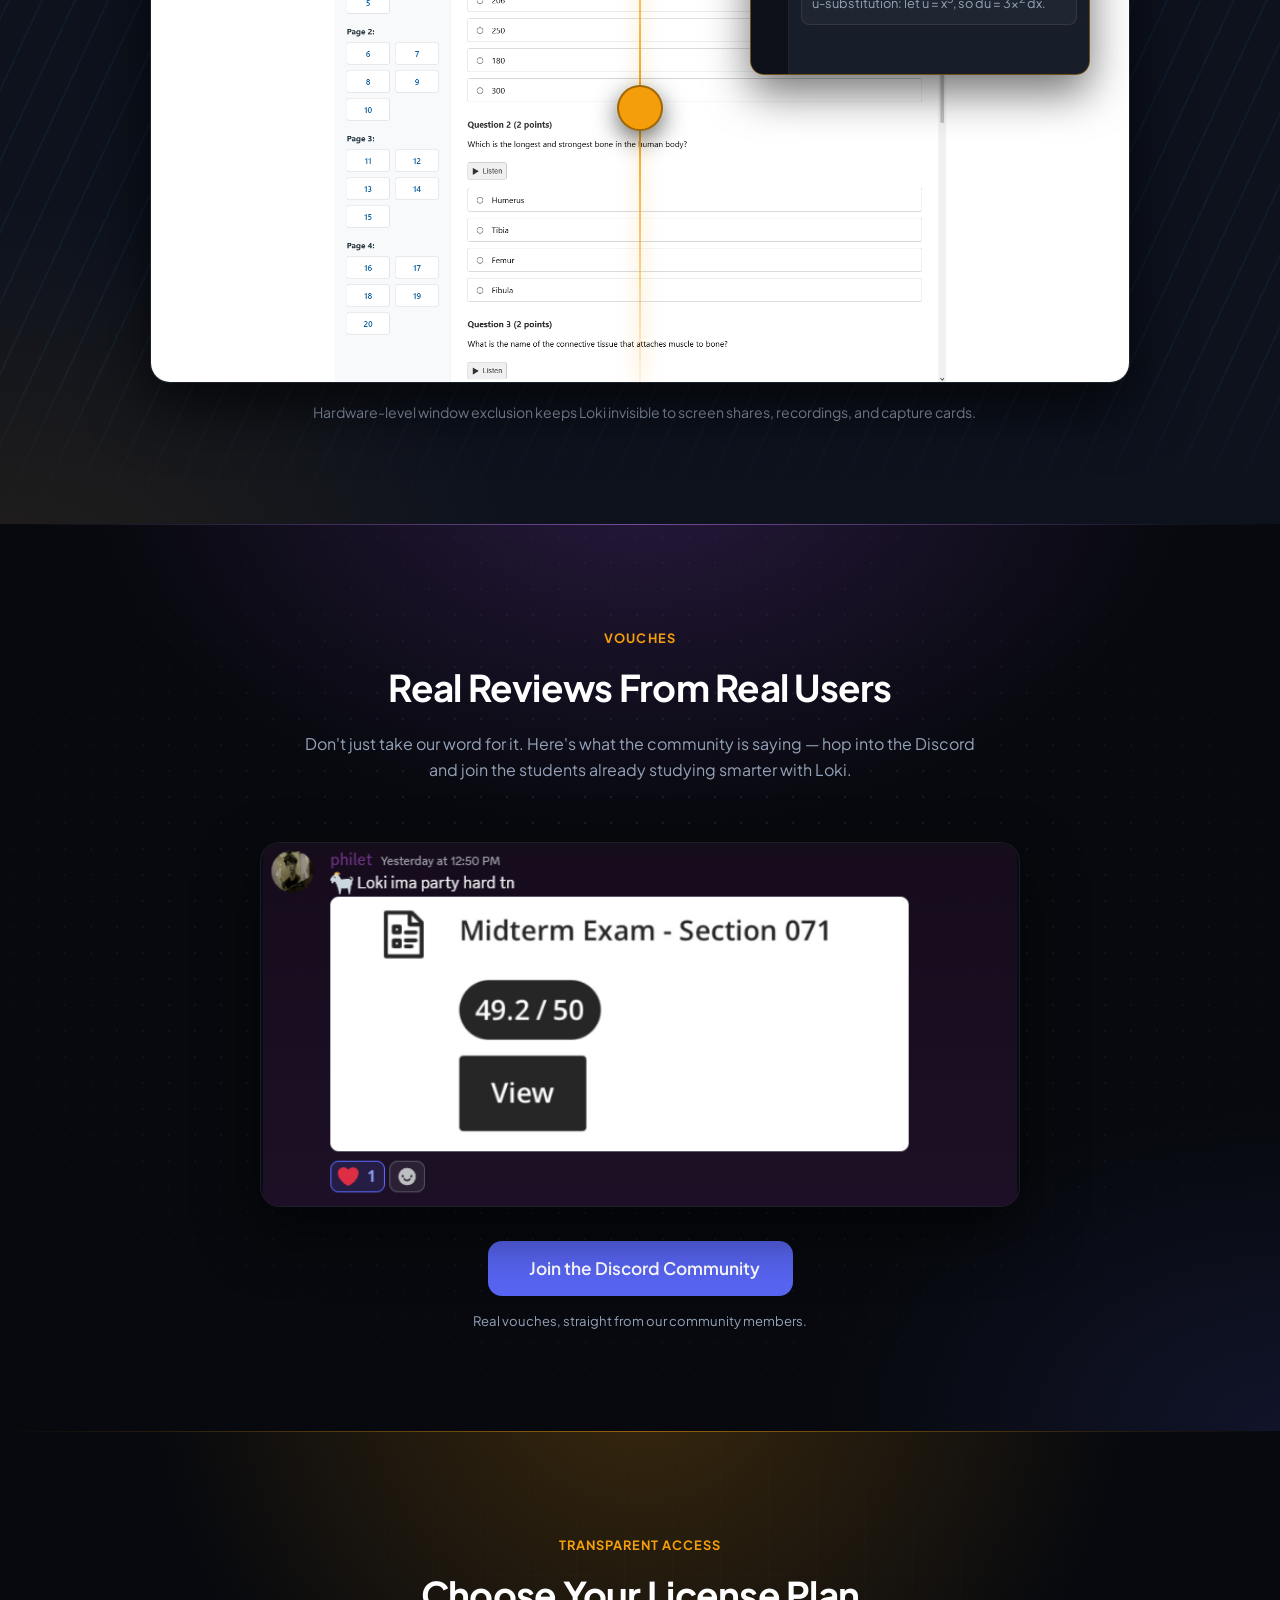
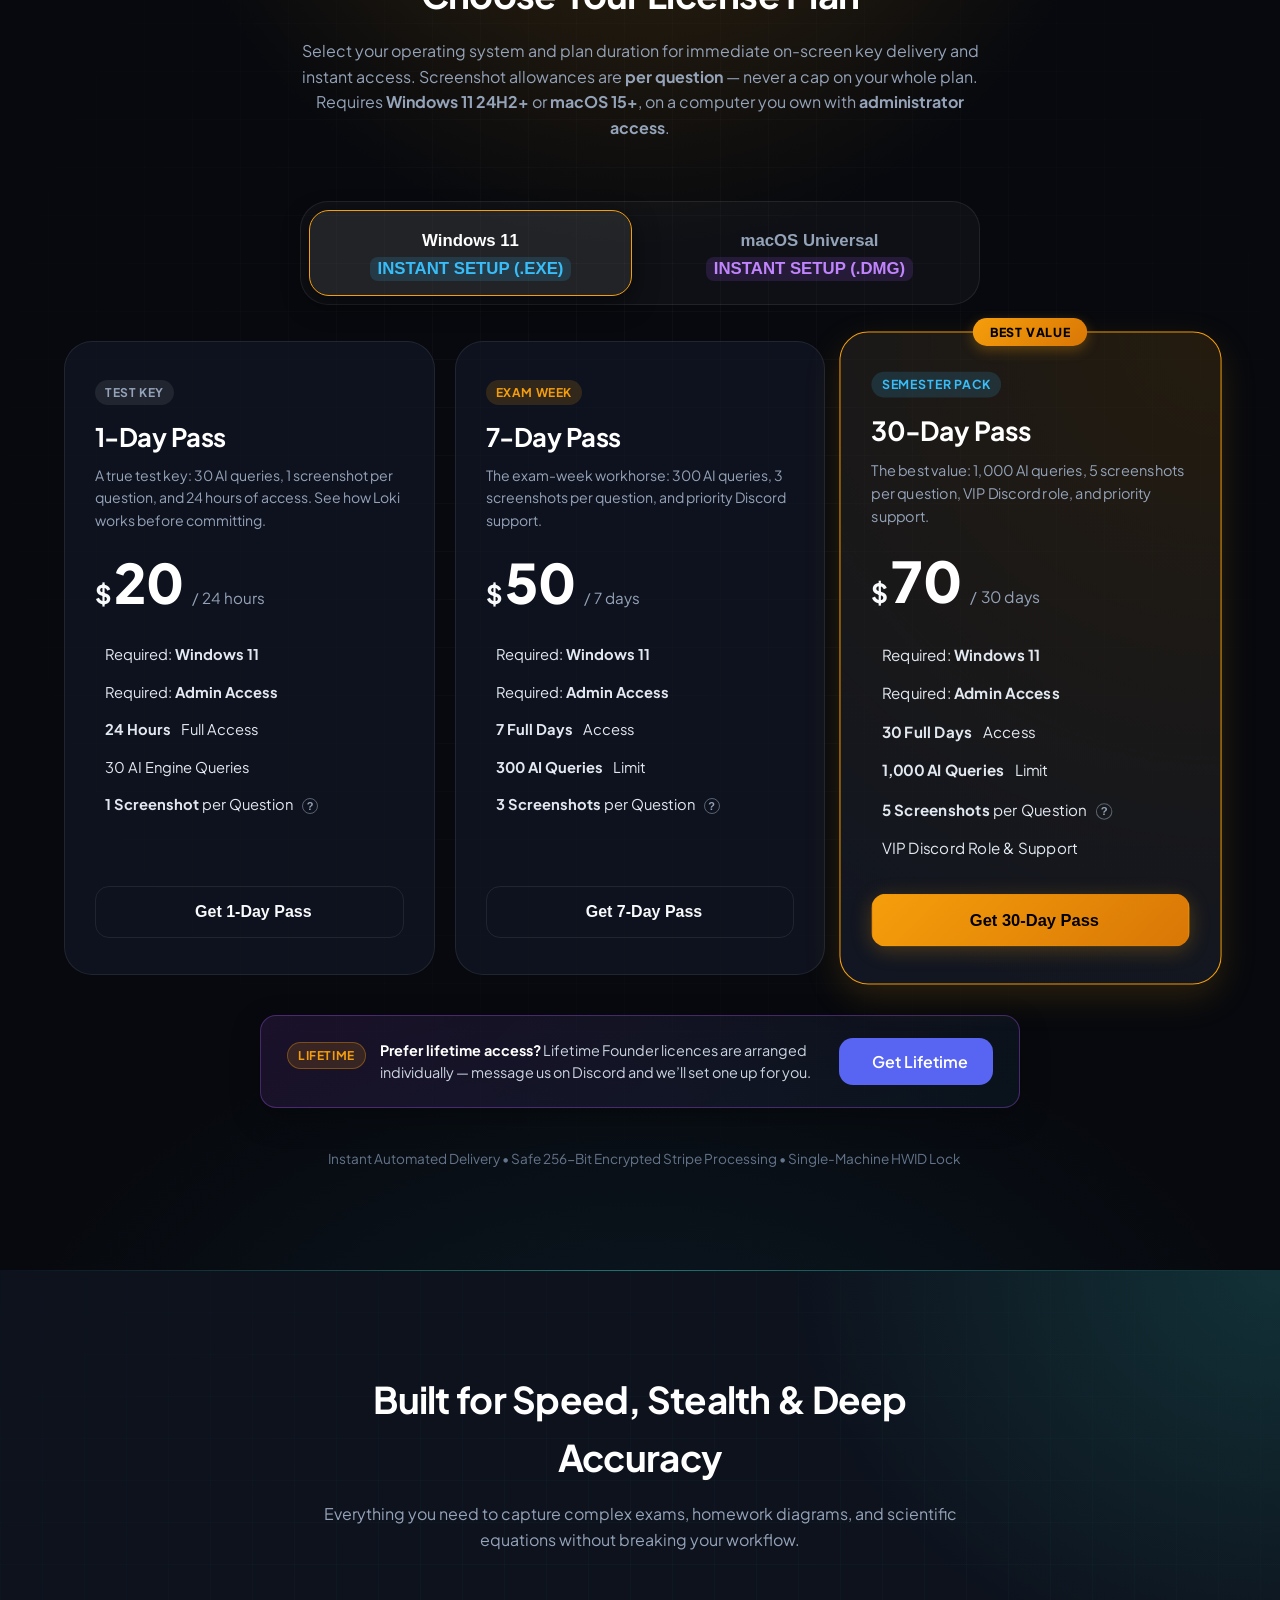
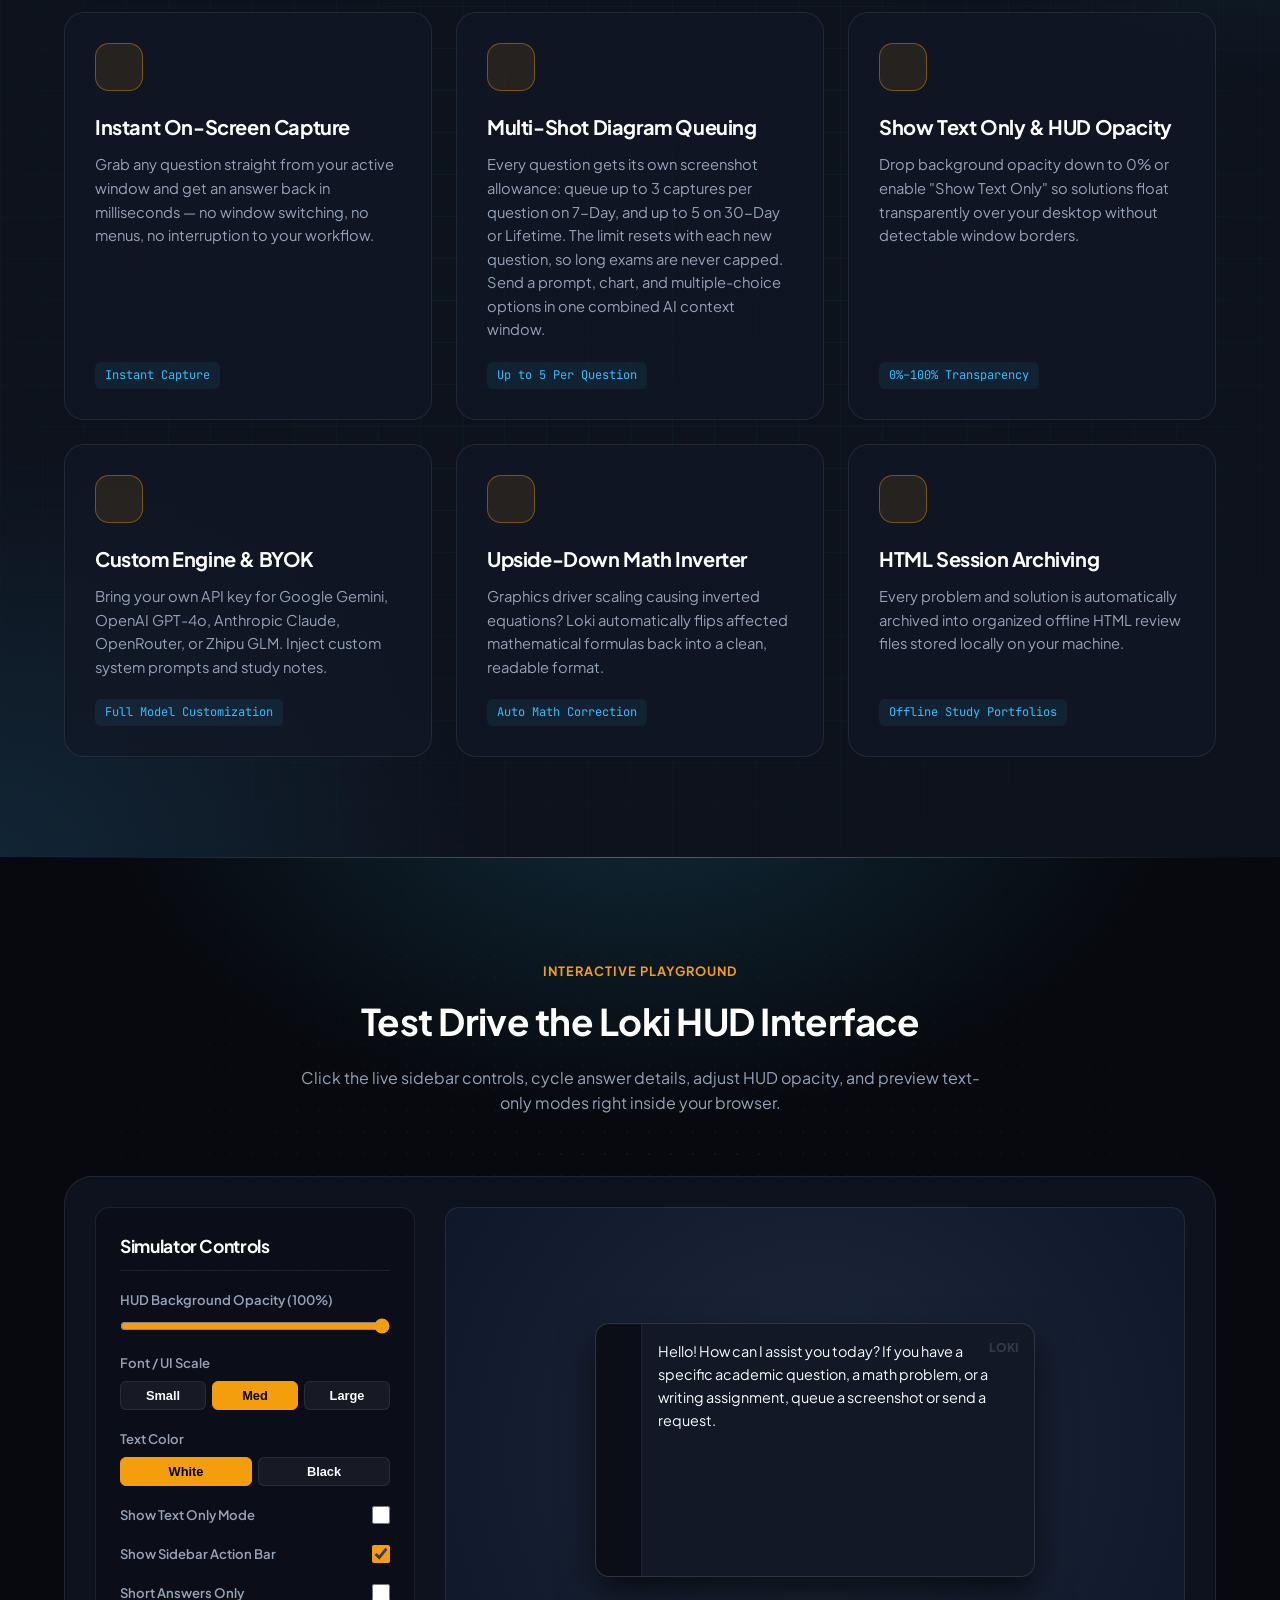
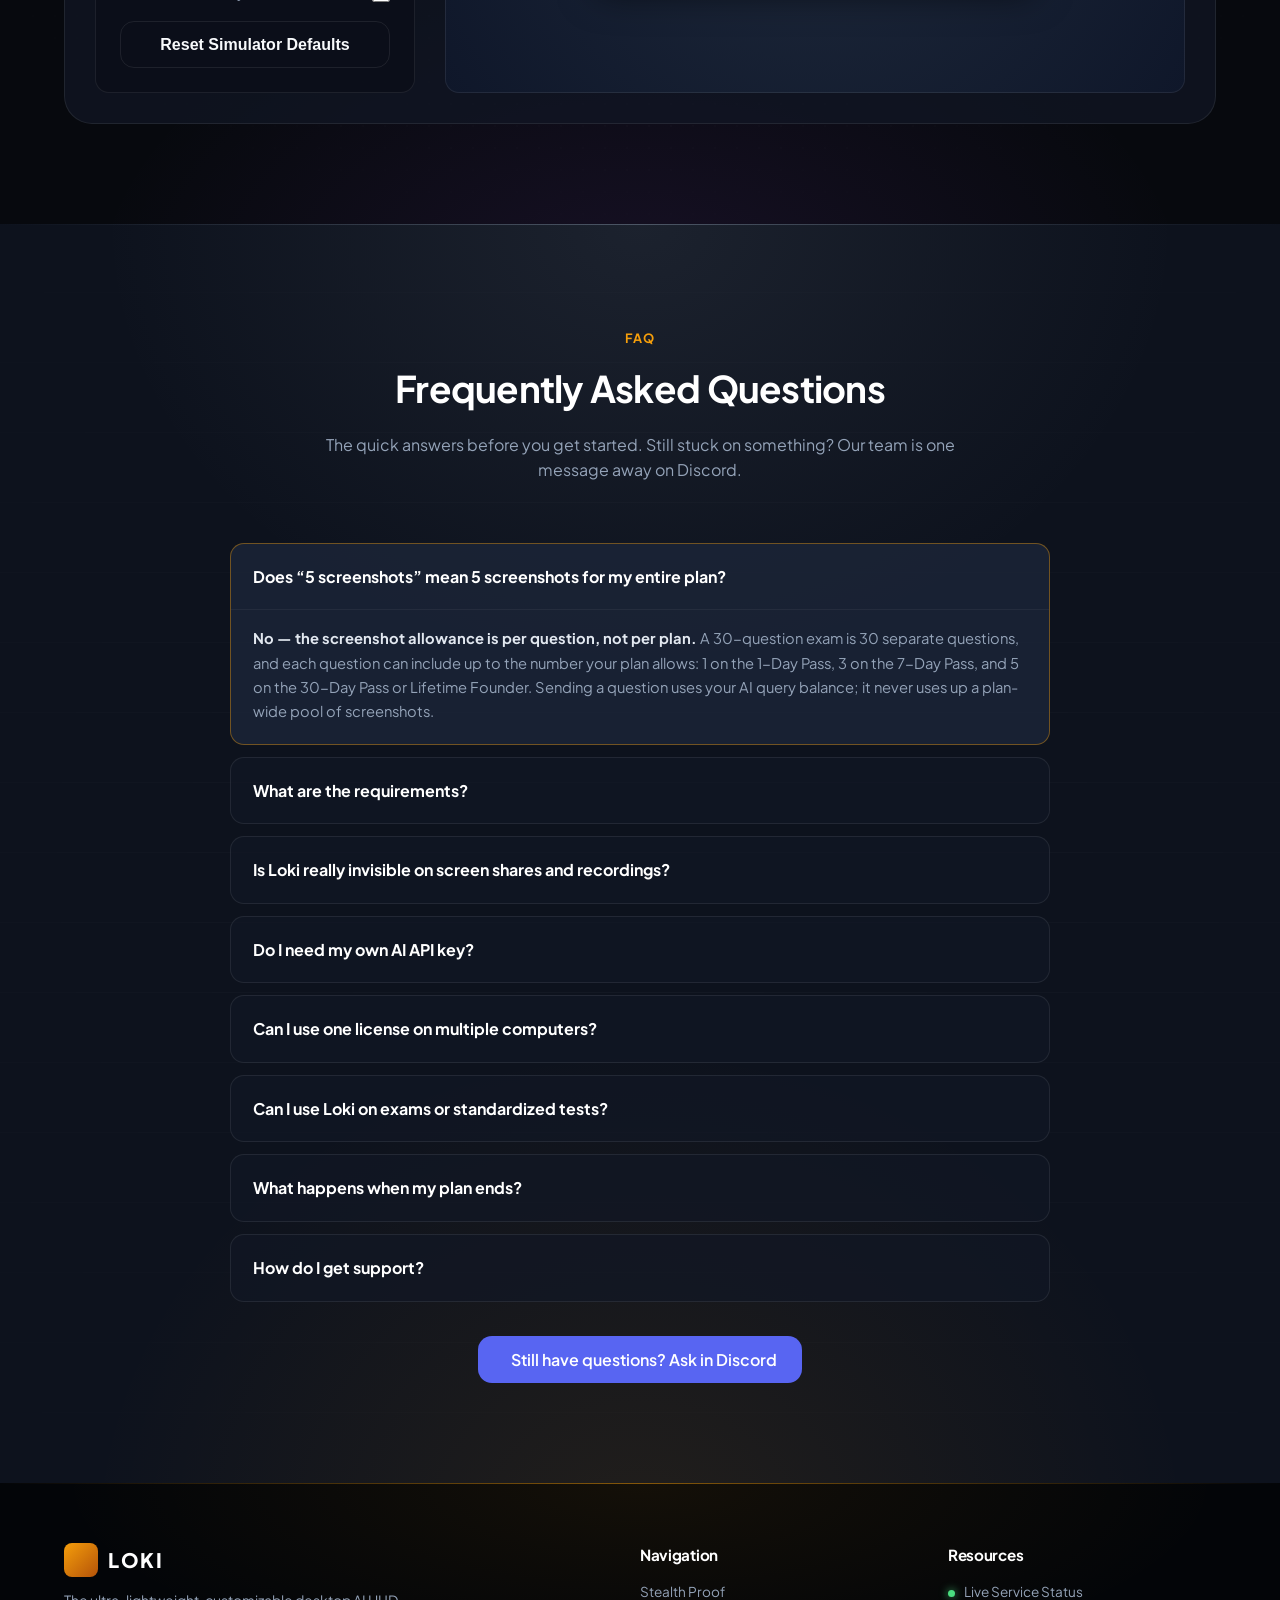
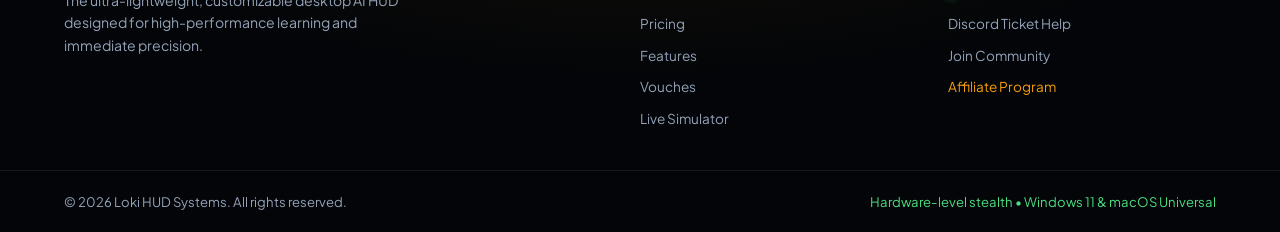
==== commit e42f7099: "Pricing cards: 5 features on daily/weekly, drop BYOK from 30-day, remove requirements band" ====
--- a/index.html
+++ b/index.html
@@ -299,9 +299,6 @@
             <li><i class="ph-bold ph-check"></i> <strong>24 Hours</strong> Full Access</li>
             <li><i class="ph-bold ph-check"></i> 30 AI Engine Queries</li>
             <li><i class="ph-bold ph-check"></i> <span><strong>1 Screenshot</strong> per Question <button type="button" class="shot-help" aria-label="How the screenshot limit works" onclick="toggleShotHelp(event)">?</button></span></li>
-            <li><i class="ph-bold ph-check"></i> Single Machine Lock</li>
-            <li><i class="ph-bold ph-check"></i> Screen Capture Invisibility</li>
-            <li><i class="ph-bold ph-check"></i> Show Text Only &amp; HUD Opacity</li>
           </ul>
           <button class="btn btn-outline btn-block btn-buy" onclick="openComplianceModal('1day')">
             <i class="ph-bold ph-lightning"></i> Get 1-Day Pass
@@ -326,8 +323,6 @@
             <li><i class="ph-bold ph-check"></i> <strong>7 Full Days</strong> Access</li>
             <li><i class="ph-bold ph-check"></i> <strong>300 AI Queries</strong> Limit</li>
             <li><i class="ph-bold ph-check"></i> <span><strong>3 Screenshots</strong> per Question <button type="button" class="shot-help" aria-label="How the screenshot limit works" onclick="toggleShotHelp(event)">?</button></span></li>
-            <li><i class="ph-bold ph-check"></i> Bring Your Own Key (BYOK)</li>
-            <li><i class="ph-bold ph-check"></i> 24/7 Priority Discord Support</li>
           </ul>
           <button class="btn btn-outline btn-block btn-buy" onclick="openComplianceModal('7days')">
             <i class="ph-bold ph-lightning"></i> Get 7-Day Pass
@@ -353,7 +348,6 @@
             <li><i class="ph-bold ph-check"></i> <strong>30 Full Days</strong> Access</li>
             <li><i class="ph-bold ph-check"></i> <strong>1,000 AI Queries</strong> Limit</li>
             <li><i class="ph-bold ph-check"></i> <span><strong>5 Screenshots</strong> per Question <button type="button" class="shot-help" aria-label="How the screenshot limit works" onclick="toggleShotHelp(event)">?</button></span></li>
-            <li><i class="ph-bold ph-check"></i> Full BYOK System Prompt Injection</li>
             <li><i class="ph-bold ph-check"></i> VIP Discord Role &amp; Support</li>
           </ul>
           <button class="btn btn-primary btn-block btn-buy" onclick="openComplianceModal('30days')">
@@ -361,16 +355,6 @@
           </button>
         </div>
 
-      </div>
-
-      <div class="req-band">
-        <div class="req-head"><i class="ph-bold ph-warning-circle"></i> <strong>Before you buy</strong></div>
-        <div class="req-grid">
-          <div class="req-item ok"><i class="ph-bold ph-check-circle"></i><span><strong>Windows 11 24H2+</strong> (64-bit) or <strong>macOS 15+</strong> (Apple Silicon or Intel)</span></div>
-          <div class="req-item ok"><i class="ph-bold ph-check-circle"></i><span>You <strong>own the computer</strong> and have <strong>administrator access</strong></span></div>
-          <div class="req-item no"><i class="ph-bold ph-x-circle"></i><span><strong>School or work-managed laptops</strong> block the required changes — Loki cannot run there</span></div>
-          <div class="req-item warn"><i class="ph-bold ph-warning"></i><span><strong>Third-party antivirus</strong> can block installation; Windows Defender is fully supported</span></div>
-        </div>
       </div>
 
       <div class="lifetime-band">
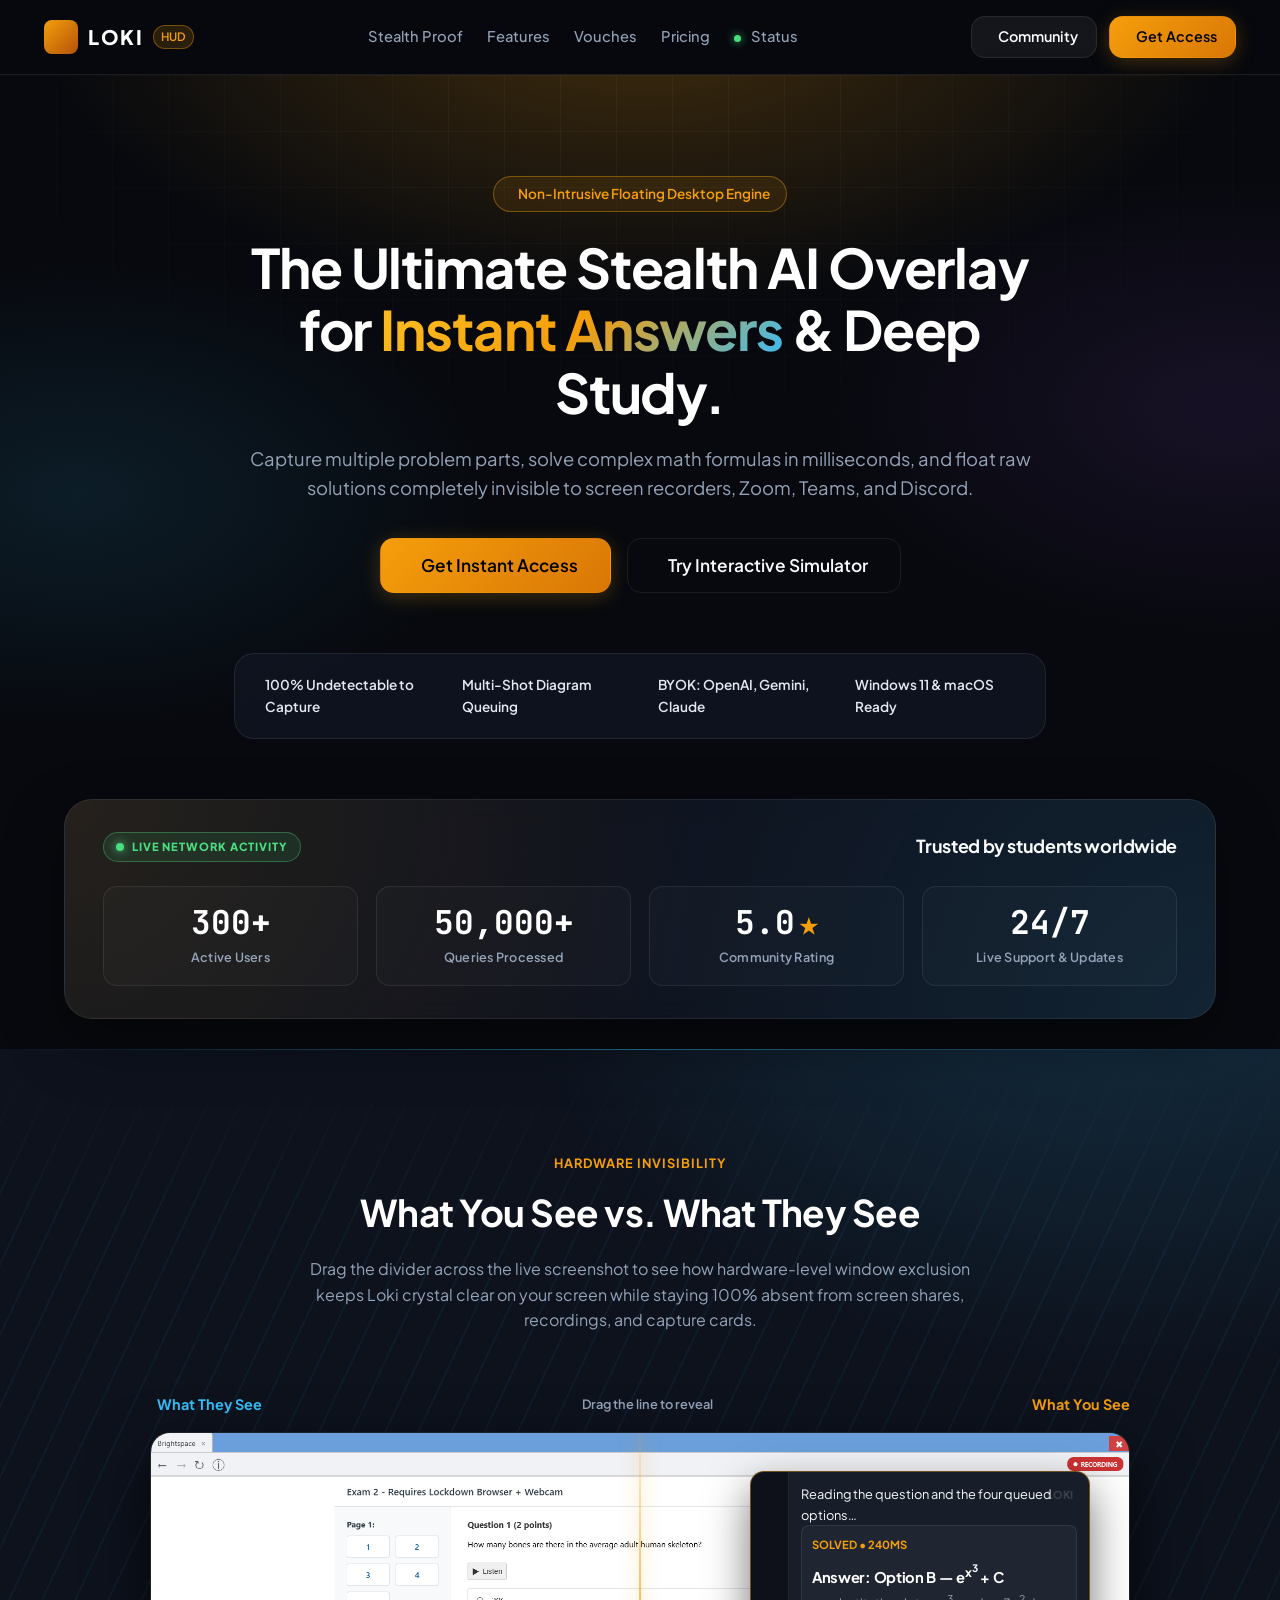
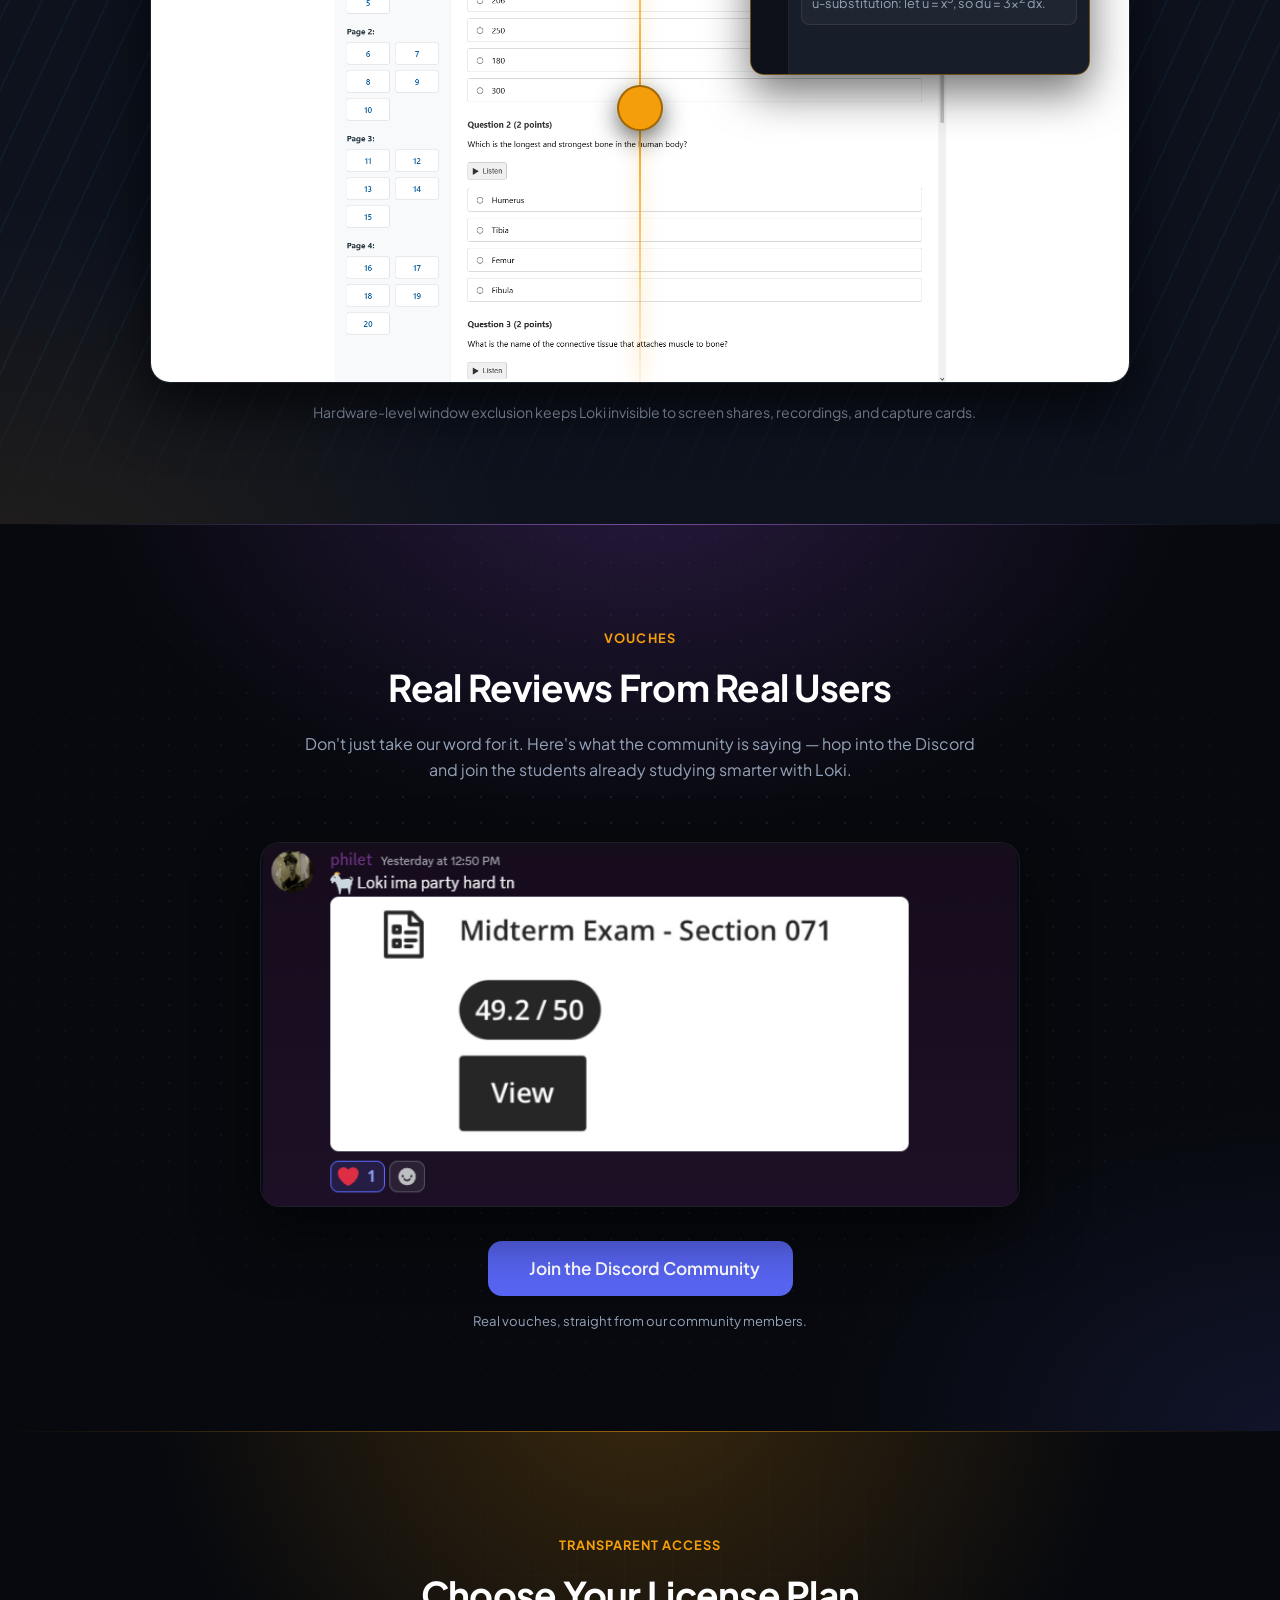
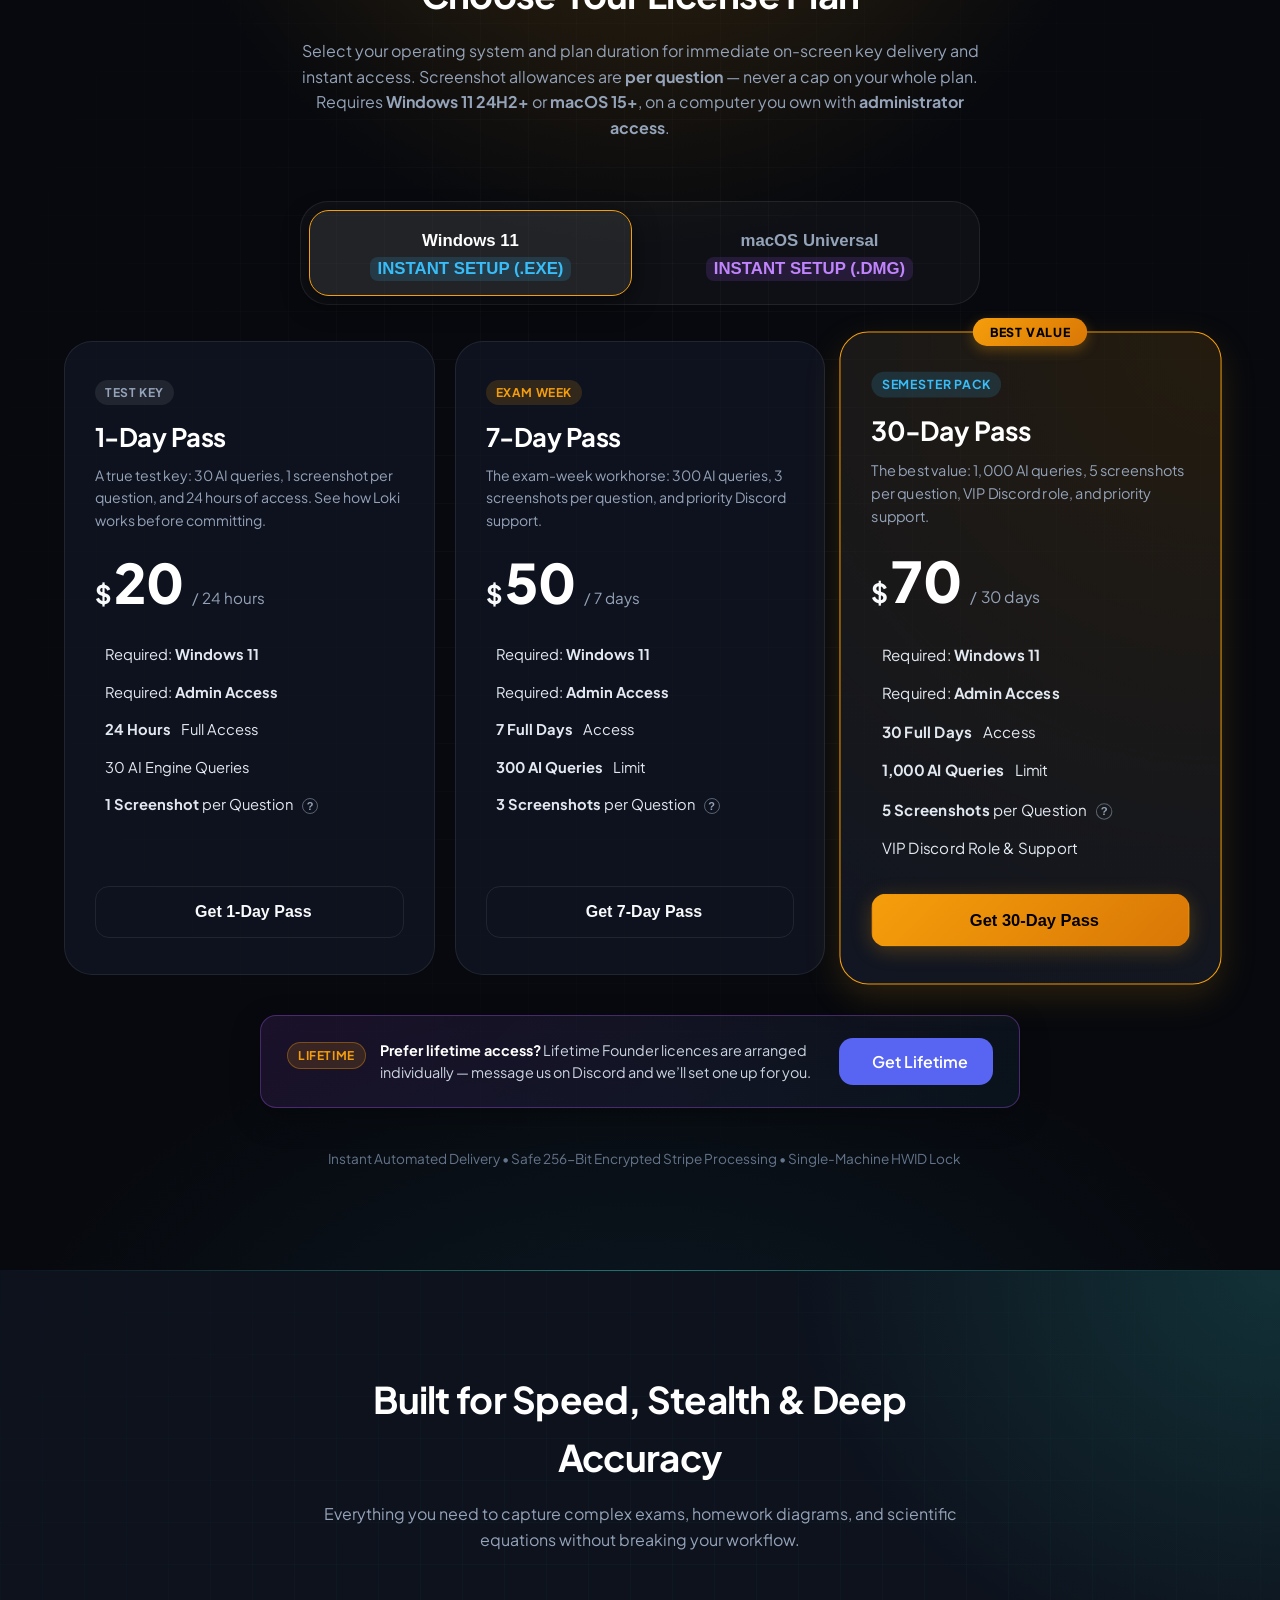
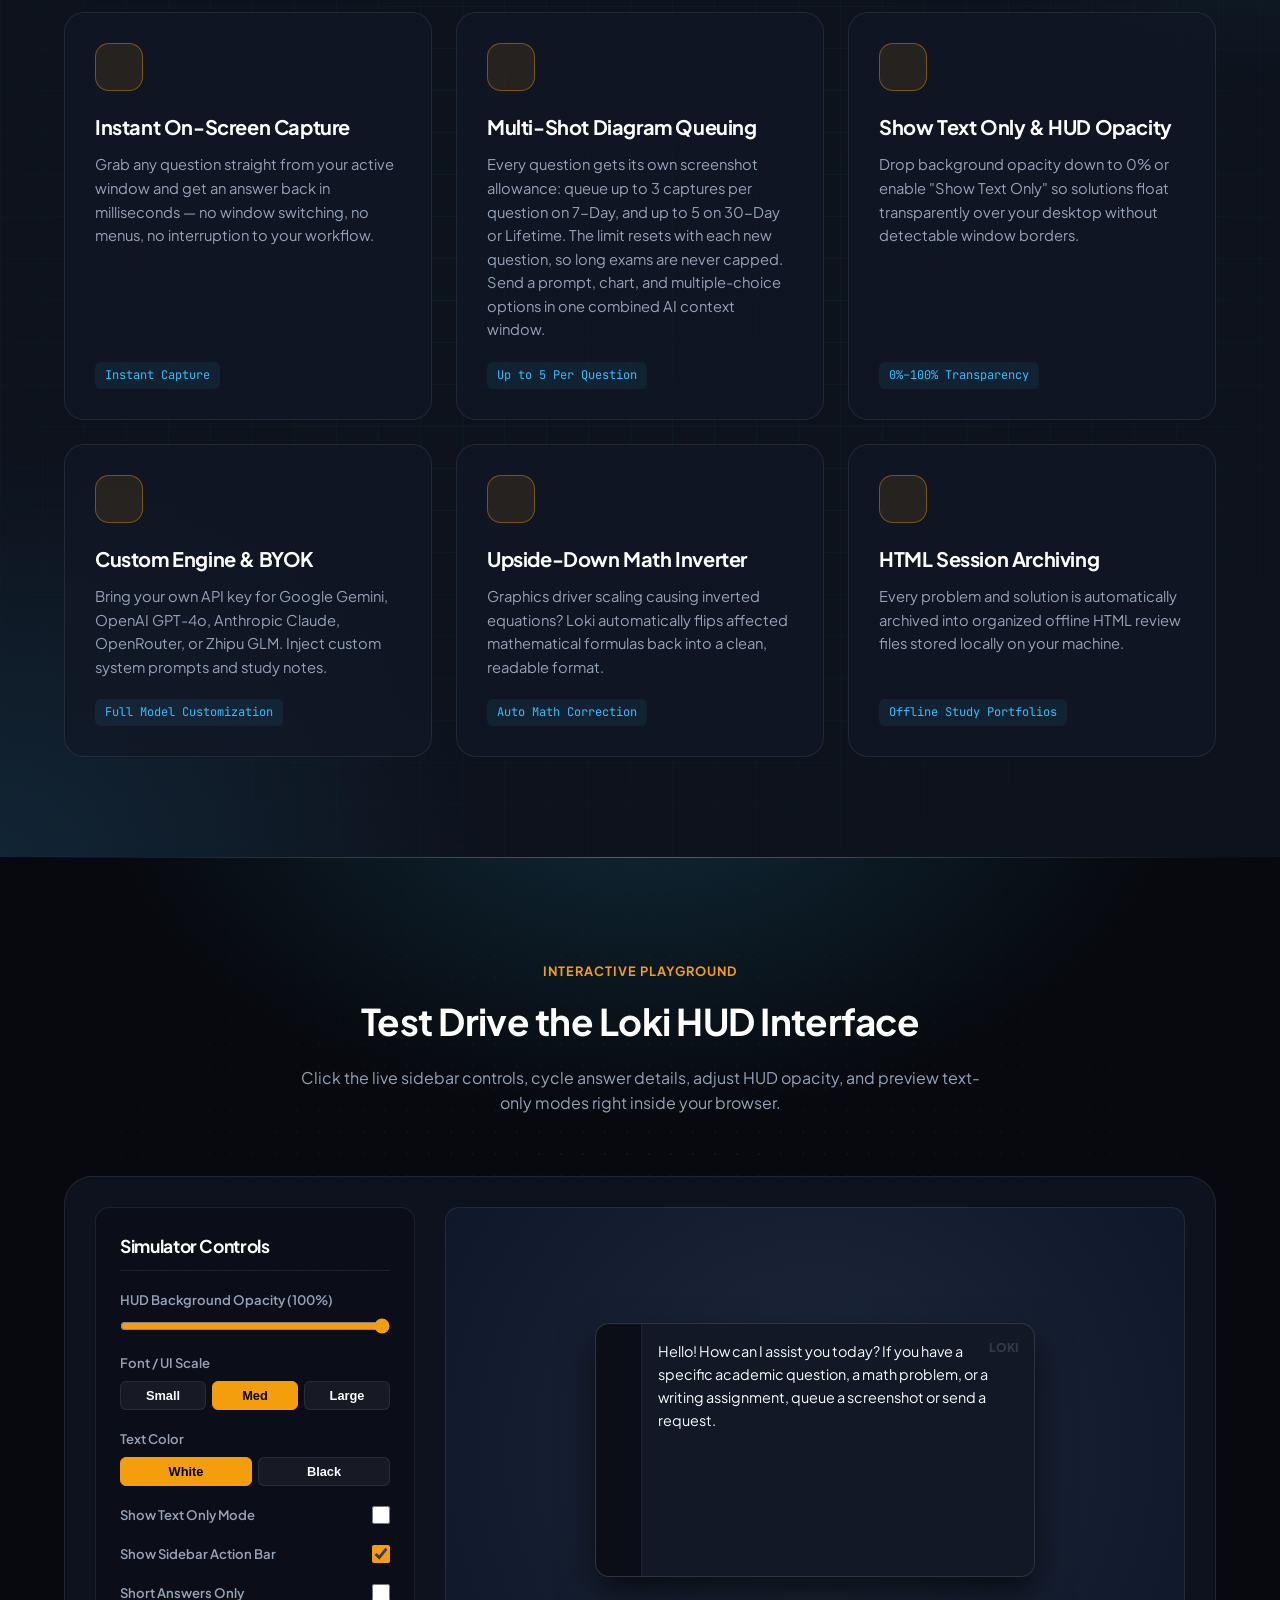
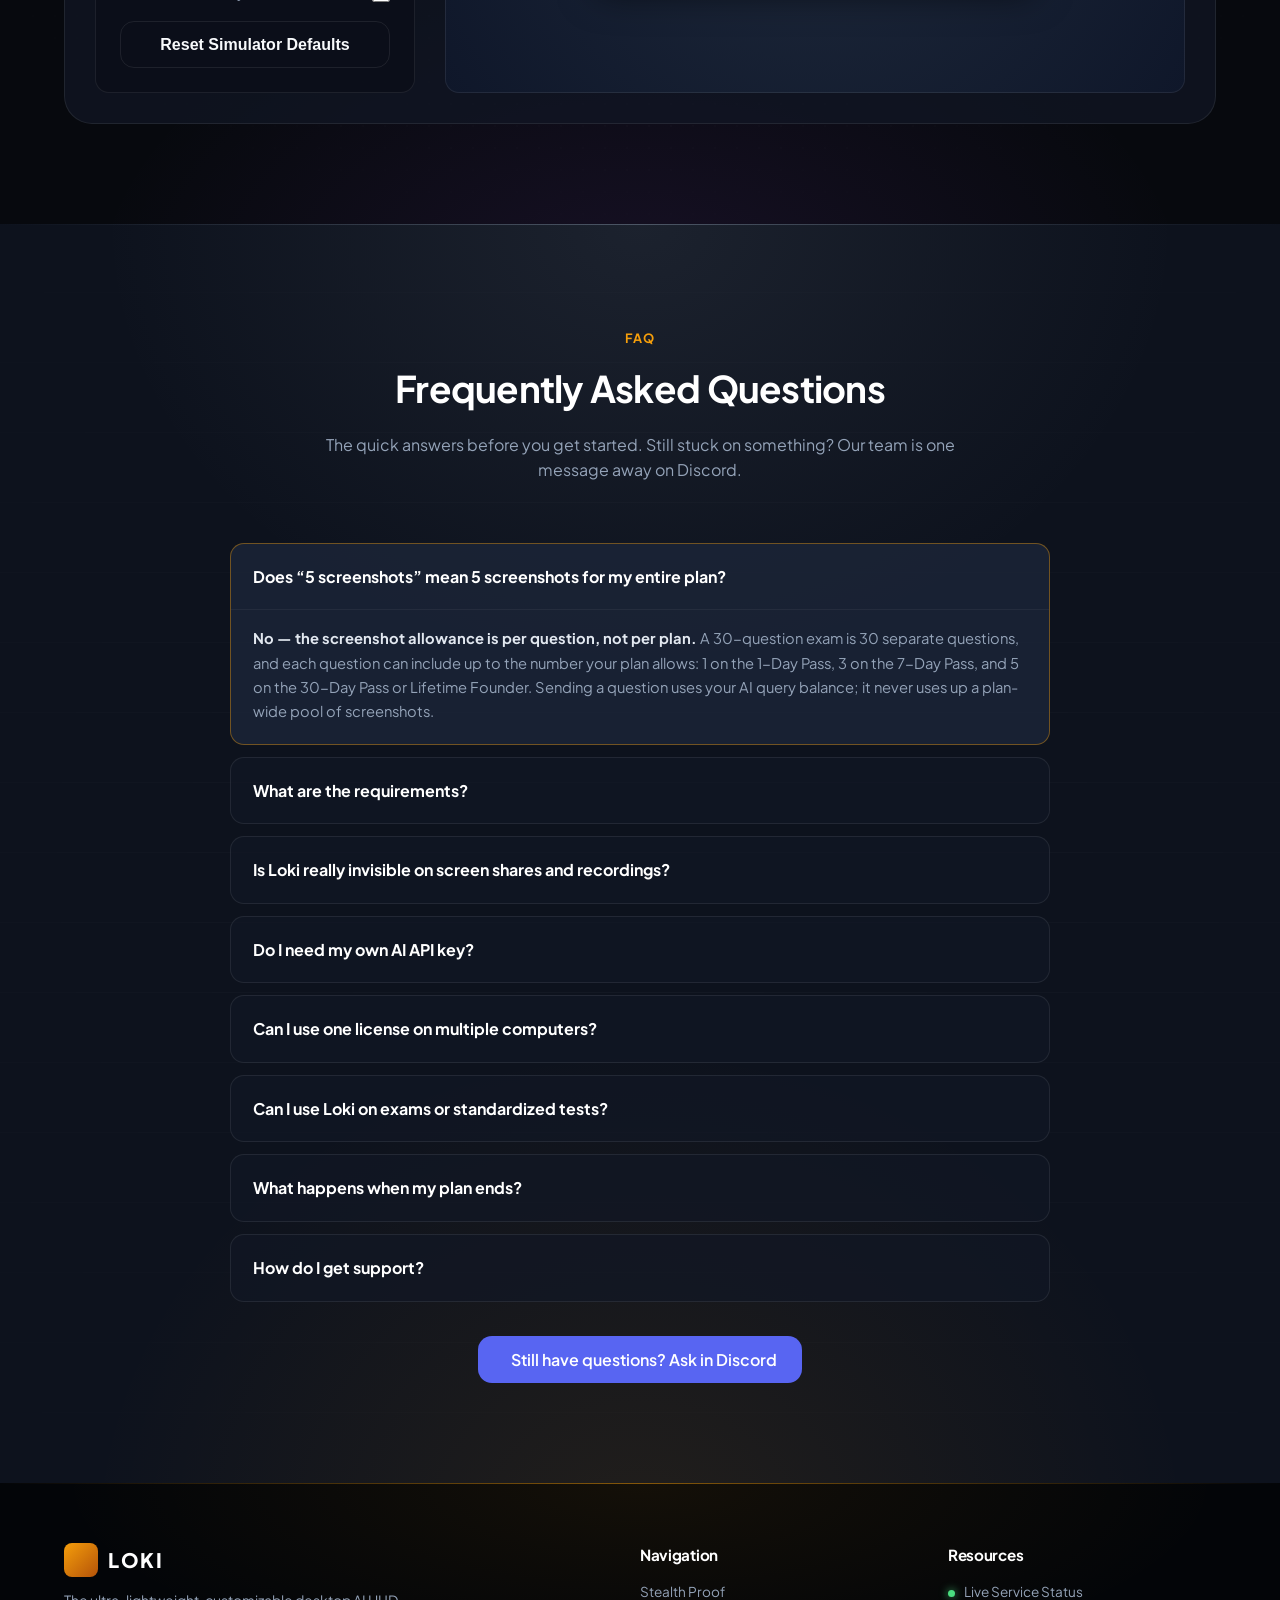
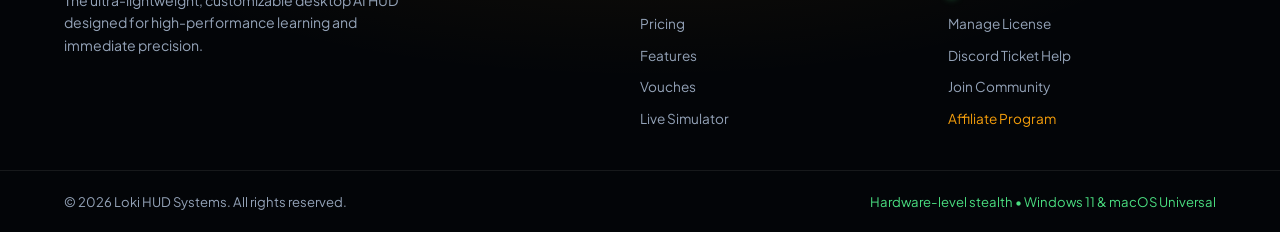
==== commit c90e4bb8: "Add license management, same-key upgrades, dynamic pricing and install guide" ====
--- a/index.html
+++ b/index.html
@@ -32,7 +32,6 @@
         <a href="#vouches">Vouches</a>
         <a href="#pricing">Pricing</a>
         <a href="status.html"><span class="nav-status-dot"></span> Status</a>
-        <a href="affiliate.html" style="color: var(--accent-gold);"><i class="ph-bold ph-handshake"></i> Affiliates</a>
       </nav>
 
       <div class="nav-cta">
@@ -282,7 +281,7 @@
       <div class="pricing-grid">
         
         <!-- 1-Day Test Key -->
-        <div class="pricing-card">
+        <div class="pricing-card" data-plan="1day">
           <div class="plan-header">
             <span class="plan-badge">Test Key</span>
             <h3>1-Day Pass</h3>
@@ -290,7 +289,7 @@
           </div>
           <div class="plan-price">
             <span class="currency">$</span>
-            <span class="amount">20</span>
+            <span class="amount" data-price>20</span>
             <span class="period">/ 24 hours</span>
           </div>
           <ul class="plan-features">
@@ -306,7 +305,7 @@
         </div>
 
         <!-- 7-Day Pro -->
-        <div class="pricing-card">
+        <div class="pricing-card" data-plan="7days">
           <div class="plan-header">
             <span class="plan-badge gold">Exam Week</span>
             <h3>7-Day Pass</h3>
@@ -314,7 +313,7 @@
           </div>
           <div class="plan-price">
             <span class="currency">$</span>
-            <span class="amount">50</span>
+            <span class="amount" data-price>50</span>
             <span class="period">/ 7 days</span>
           </div>
           <ul class="plan-features">
@@ -330,7 +329,7 @@
         </div>
 
         <!-- 30-Day Pro (Featured) -->
-        <div class="pricing-card featured">
+        <div class="pricing-card featured" data-plan="30days">
           <div class="featured-ribbon">Best Value</div>
           <div class="plan-header">
             <span class="plan-badge cyan">Semester Pack</span>
@@ -339,7 +338,7 @@
           </div>
           <div class="plan-price">
             <span class="currency">$</span>
-            <span class="amount">70</span>
+            <span class="amount" data-price>70</span>
             <span class="period">/ 30 days</span>
           </div>
           <ul class="plan-features">
@@ -650,6 +649,7 @@
       <div class="footer-links-group">
         <h4>Resources</h4>
         <a href="status.html"><span class="nav-status-dot"></span> Live Service Status</a>
+        <a href="manage.html"><i class="ph-bold ph-key"></i> Manage License</a>
         <a href="https://discord.gg/fab9WUG39U" target="_blank">Discord Ticket Help</a>
         <a href="https://discord.gg/fab9WUG39U" target="_blank">Join Community</a>
         <a href="affiliate.html" style="color: var(--accent-gold);"><i class="ph-bold ph-handshake"></i> Affiliate Program</a>
@@ -700,23 +700,6 @@
 
         <h4>6. No Warranty</h4>
         <p>Loki is provided &ldquo;as is&rdquo; without warranties of any kind. Responses are generated by AI and may contain errors &mdash; always verify important results independently.</p>
-      </div>
-
-      <div class="legacy-discount-box" id="legacyDiscountBox">
-        <div class="legacy-discount-head">
-          <span class="legacy-discount-badge">Previous customer?</span>
-          <strong>30% off 7-day or longer</strong>
-        </div>
-        <p class="legacy-discount-copy">
-          Are you a previous customer? Enter your old key below &mdash; or the email you used &mdash; and we&rsquo;ll apply your legacy discount automatically at checkout.
-        </p>
-        <label for="legacyKeyInput">Old license key</label>
-        <input id="legacyKeyInput" type="text" inputmode="text" autocomplete="off" spellcheck="false" placeholder="Paste your old key">
-        <label for="legacyEmailInput">or the email you used</label>
-        <input id="legacyEmailInput" type="email" autocomplete="email" placeholder="you@example.com">
-        <p class="legacy-discount-note">
-          One-time use. 30% off 7-Day or 30-Day. Not valid on the 1-Day trial.
-        </p>
       </div>
 
       <label class="tos-agree-row">
@@ -751,6 +734,34 @@
   <!-- Interactive Scripts -->
   <script>
     const BACKEND_URL = "https://d1q4n4qb8q811f.cloudfront.net";
+
+    // Prices and limits come from the server; the static numbers below are the no-JS fallback.
+    let livePricing = {};
+
+    async function loadLivePricing() {
+      try {
+        const response = await fetch(`${BACKEND_URL}/pricing`);
+        const data = await response.json();
+        if (data && Array.isArray(data.plans)) {
+          livePricing = {};
+          data.plans.forEach((plan) => { livePricing[plan.key] = plan; });
+          applyLivePricing();
+        }
+      } catch (error) {
+        console.warn('Live pricing unavailable; using fallback prices.');
+      }
+    }
+
+    function applyLivePricing() {
+      document.querySelectorAll('[data-plan]').forEach((card) => {
+        const base = card.getAttribute('data-plan');
+        const key = selectedPlatform === 'mac' ? `${base}_mac` : base;
+        const plan = livePricing[key] || livePricing[base];
+        if (!plan) return;
+        const amount = card.querySelector('[data-price]');
+        if (amount) amount.textContent = plan.price.replace(/\.00$/, '');
+      });
+    }
     
     // Platform State: 'win' or 'mac'
     let selectedPlatform = 'win';
@@ -792,6 +803,7 @@
         displays.forEach(d => d.textContent = 'Windows 11');
         osReqs.forEach(d => d.textContent = 'Windows 11');
       }
+      applyLivePricing();
     }
 
     function toggleShotHelp(ev) {
@@ -822,18 +834,6 @@
       pendingCheckoutDuration = duration;
       const osText = (selectedPlatform === 'mac') ? 'macOS (Apple Silicon & Intel DMG)' : 'Windows 11 (64-bit EXE)';
       document.getElementById('modalSelectedOsDisplay').textContent = osText;
-
-      // Legacy discount is only offered on 7-day and 30-day plans
-      const legacyBox = document.getElementById('legacyDiscountBox');
-      if (legacyBox) {
-        legacyBox.style.display = duration === '1day' ? 'none' : 'block';
-      }
-
-      // Never carry old values between checkout attempts
-      const legacyKeyInput = document.getElementById('legacyKeyInput');
-      const legacyEmailInput = document.getElementById('legacyEmailInput');
-      if (legacyKeyInput) legacyKeyInput.value = '';
-      if (legacyEmailInput) legacyEmailInput.value = '';
 
       // Always start with the agreement unchecked and the CTA locked
       const check = document.getElementById('tosAgreeCheck');
@@ -904,18 +904,7 @@
 
       const savedRef = localStorage.getItem('loki_affiliate_ref') || '';
 
-      // Legacy 30% discount fields (server validates; empty values are simply omitted)
-      const legacyEligible = pendingCheckoutDuration !== '1day';
-      const legacyKey = legacyEligible
-        ? (document.getElementById('legacyKeyInput')?.value || '').trim()
-        : '';
-      const legacyEmail = legacyEligible
-        ? (document.getElementById('legacyEmailInput')?.value || '').trim()
-        : '';
-
       const payload = { plan: planKey, ref: savedRef };
-      if (legacyKey) payload.legacyKey = legacyKey;
-      if (legacyEmail) payload.legacyEmail = legacyEmail;
 
       try {
         const response = await fetch(`${BACKEND_URL}/api/stripe/create-checkout-session`, {
@@ -926,9 +915,6 @@
 
         const data = await response.json();
         if (data.url) {
-          if (data.legacyDiscount) {
-            agreeBtn.innerHTML = '<i class="ph-bold ph-check"></i> Legacy discount applied — redirecting...';
-          }
           window.location.href = data.url;
         } else {
           alert("Checkout Error: " + (data.error || "Could not connect to payment gateway."));
@@ -1358,6 +1344,7 @@
         counters.forEach(run);
       }
     })();
+    loadLivePricing();
   </script>
 
   <div id="shotHelpPopover" class="shot-help-pop" role="tooltip" hidden>
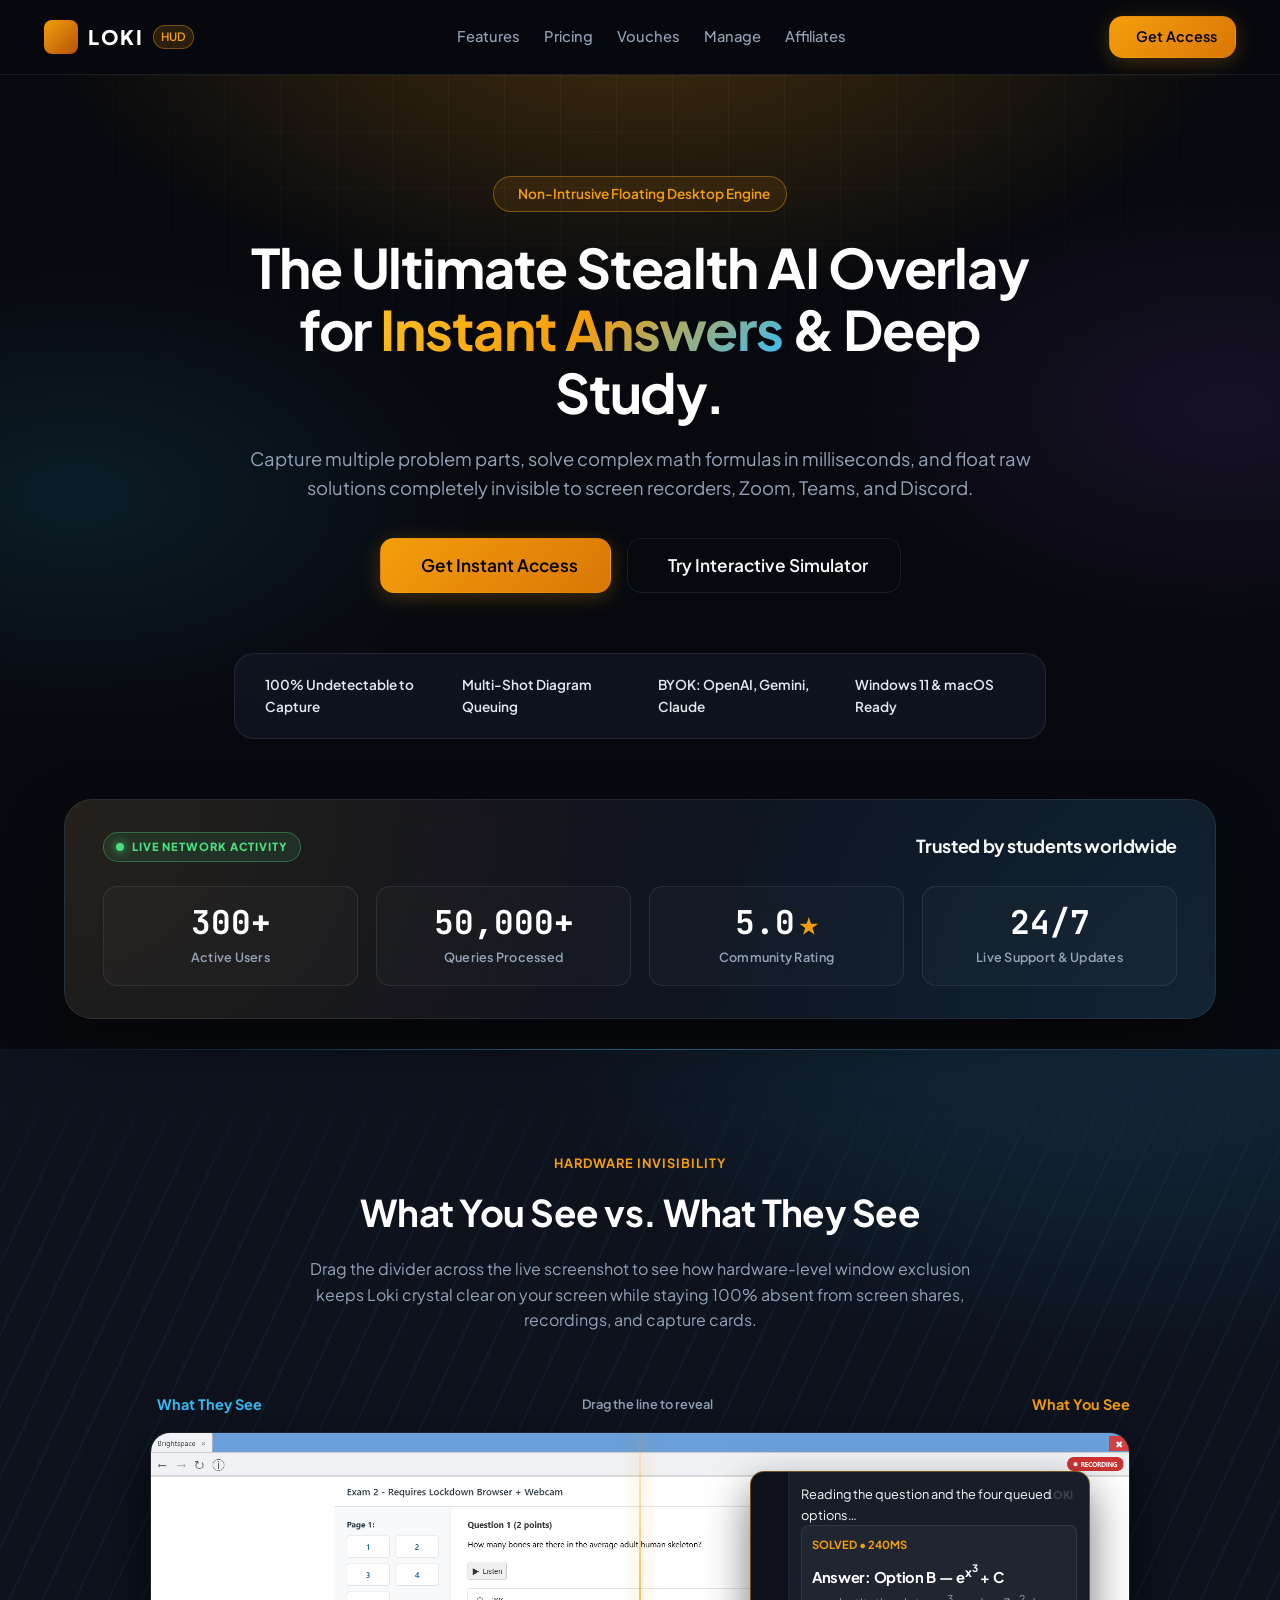
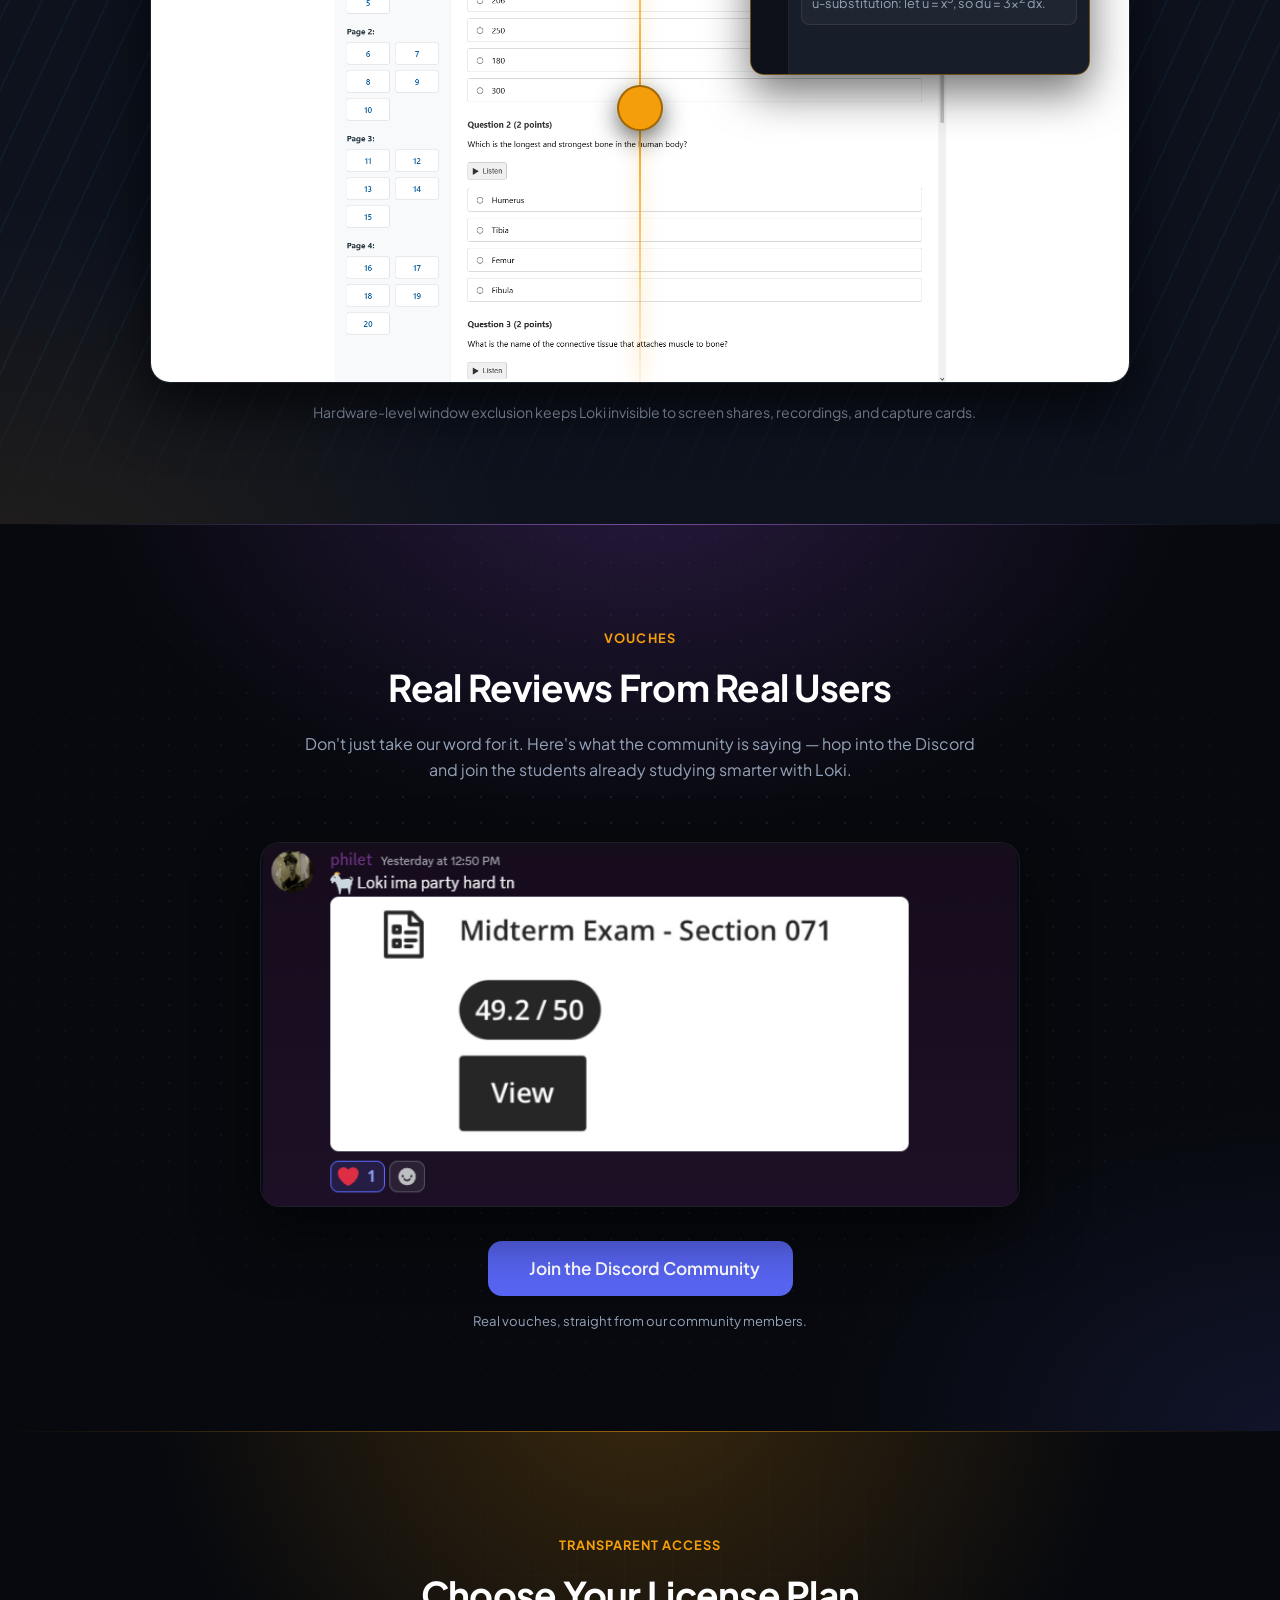
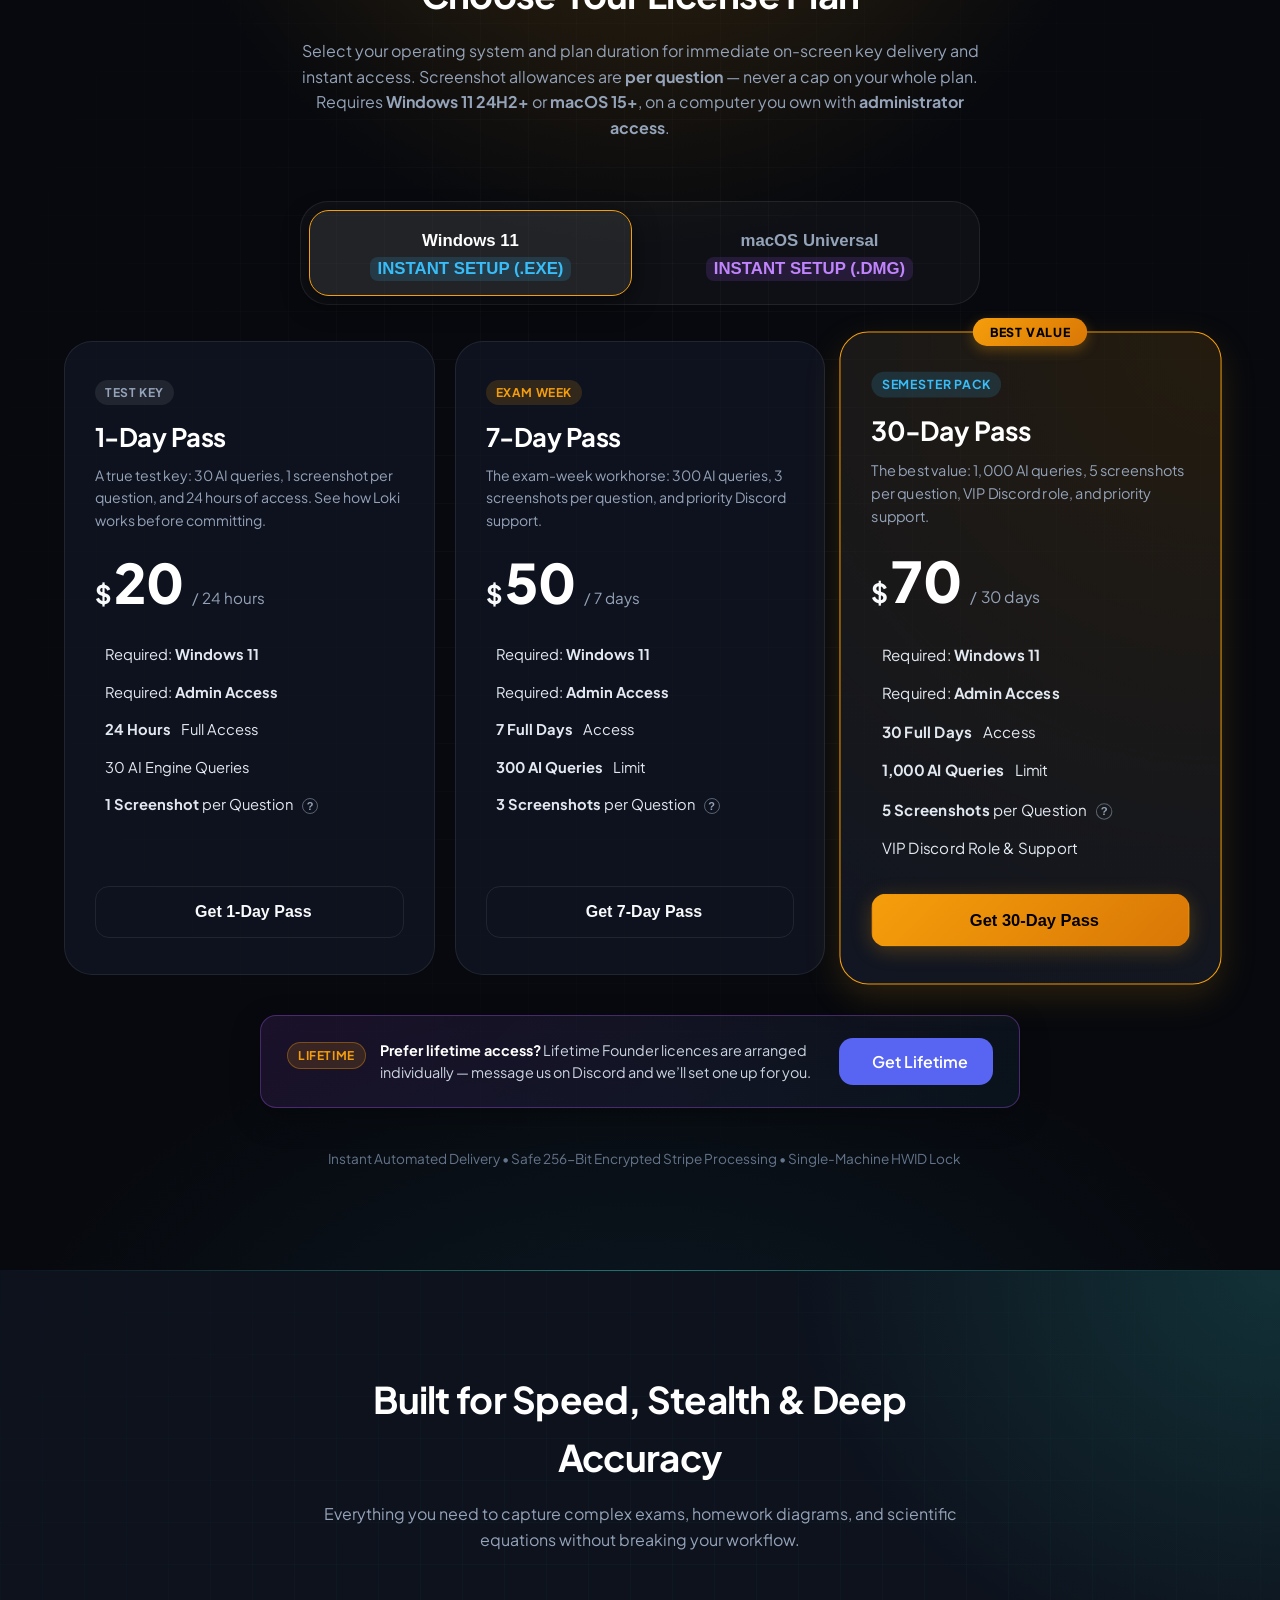
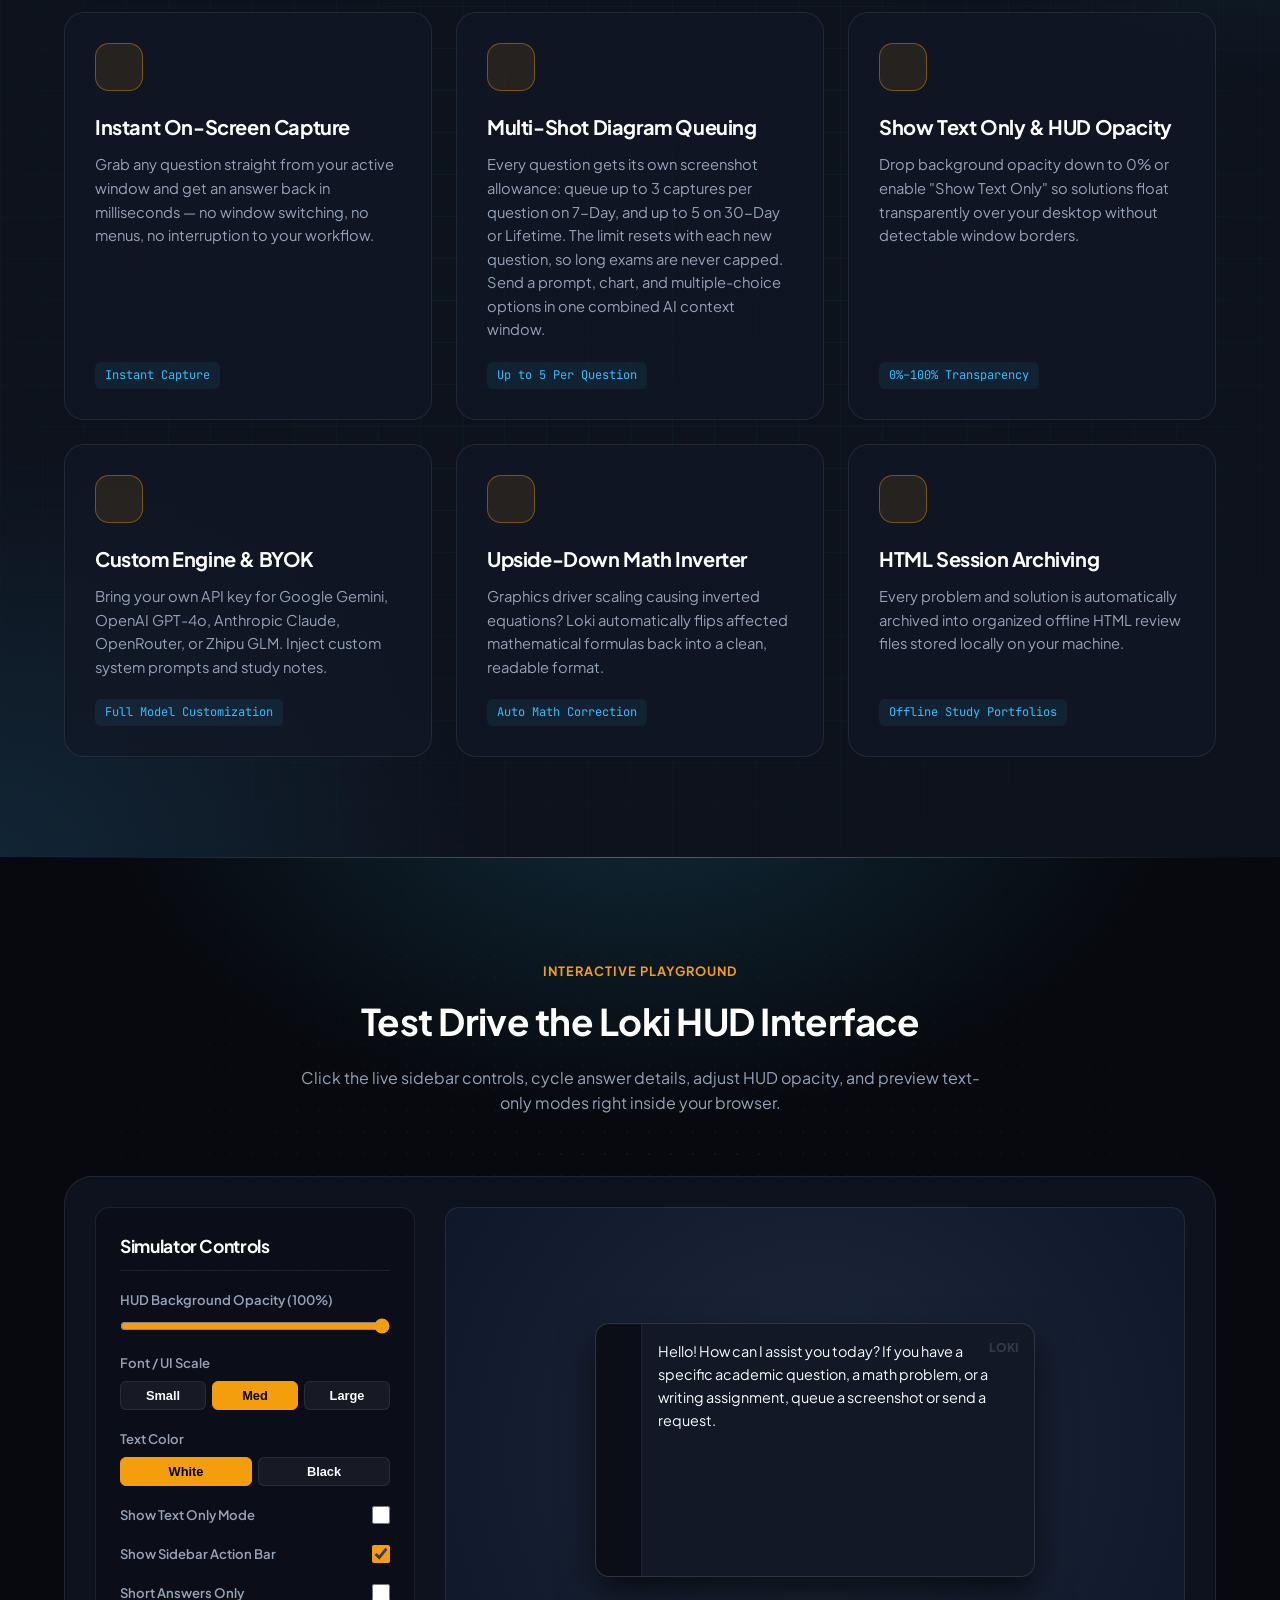
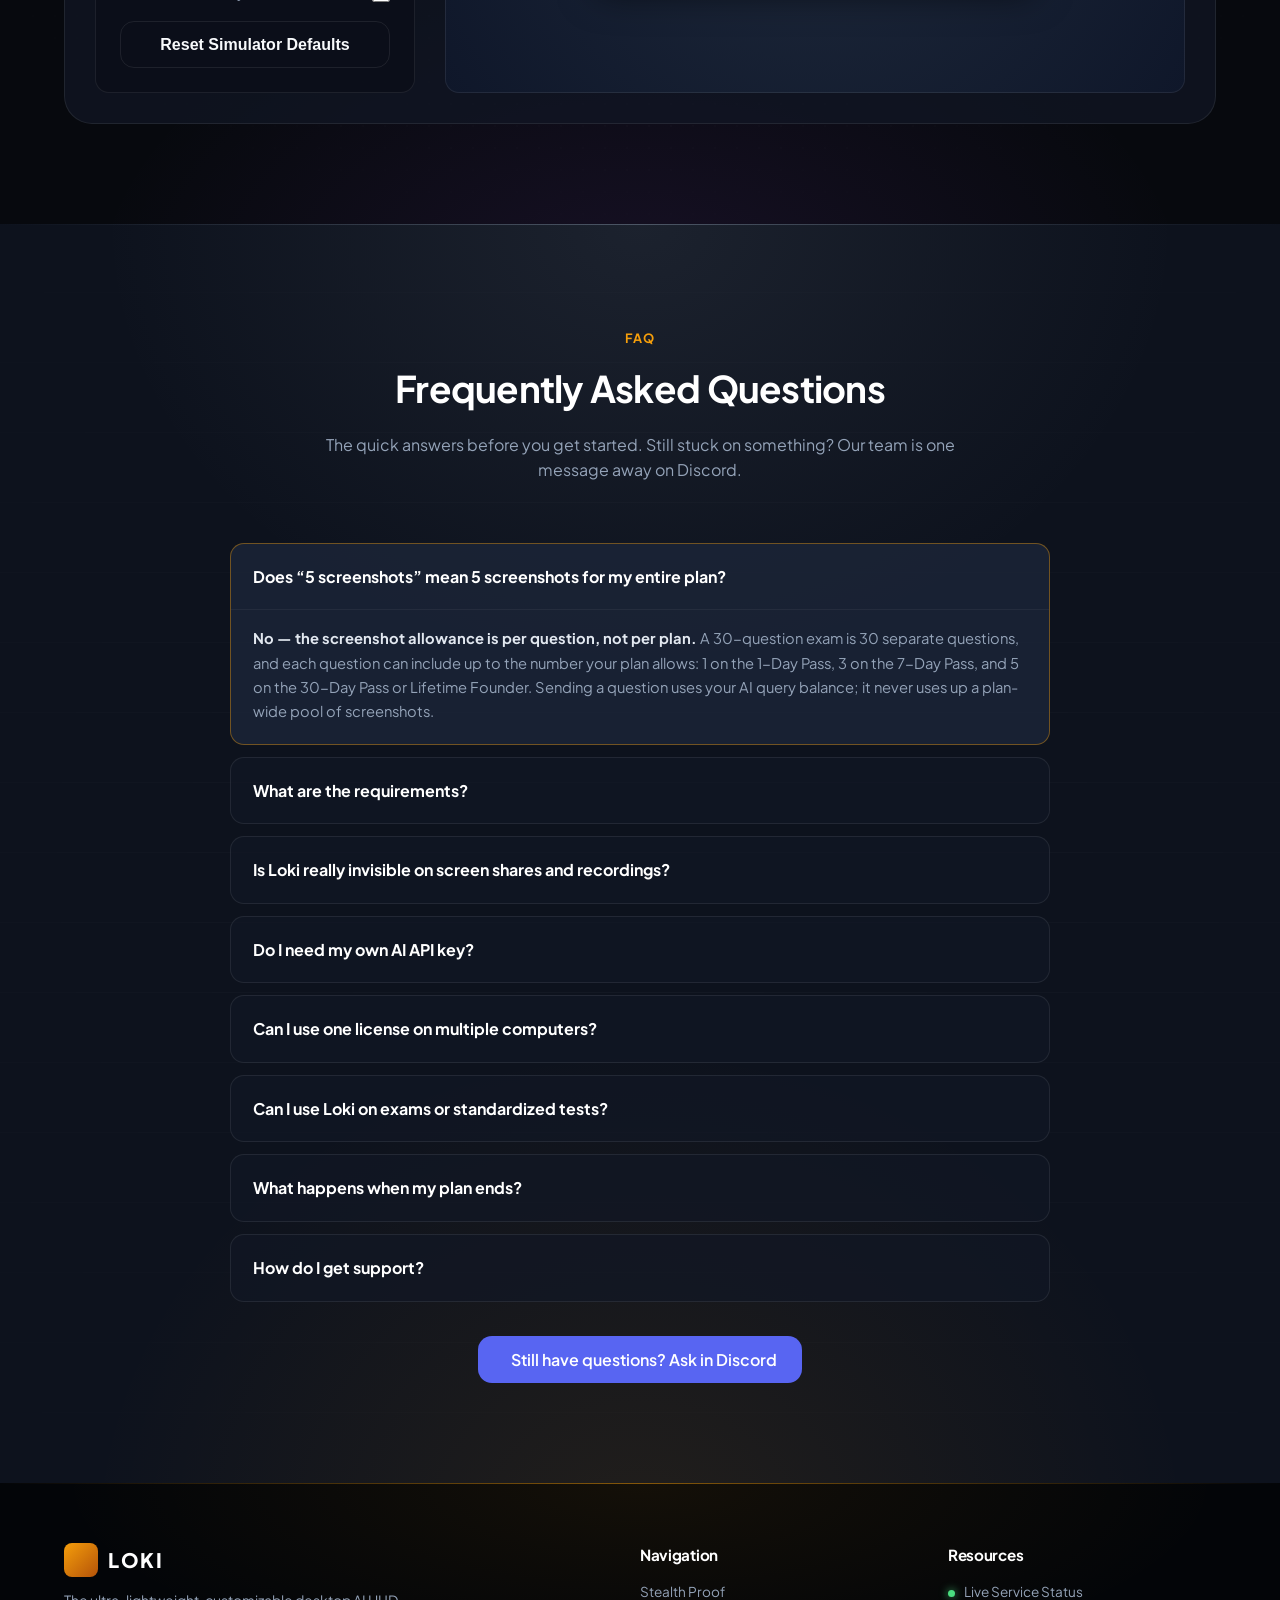
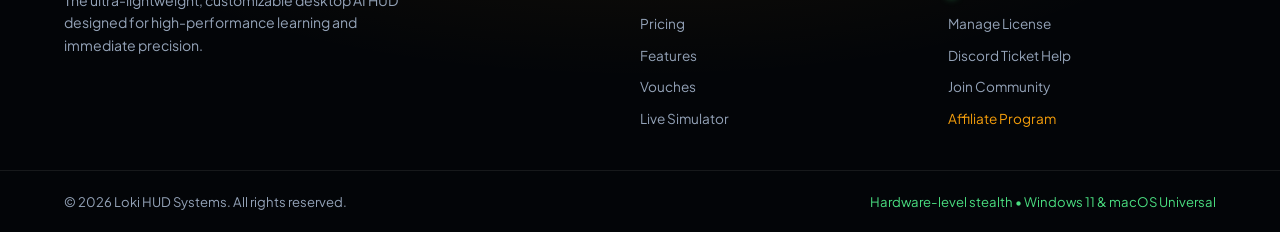
==== commit 8834598b: "Condense navigation and surface Manage and Affiliates" ====
--- a/index.html
+++ b/index.html
@@ -27,17 +27,14 @@
       </a>
 
       <nav class="nav-links" id="navLinks">
-        <a href="#stealth-demo">Stealth Proof</a>
         <a href="#features">Features</a>
+        <a href="#pricing">Pricing</a>
         <a href="#vouches">Vouches</a>
-        <a href="#pricing">Pricing</a>
-        <a href="status.html"><span class="nav-status-dot"></span> Status</a>
+        <a href="manage.html">Manage</a>
+        <a href="affiliate.html">Affiliates</a>
       </nav>
 
       <div class="nav-cta">
-        <a href="https://discord.gg/fab9WUG39U" target="_blank" class="btn btn-secondary btn-sm nav-discord-cta">
-          <i class="ph-bold ph-discord-logo"></i> Community
-        </a>
         <a href="#pricing" class="btn btn-primary btn-sm">
           <i class="ph-bold ph-shopping-bag"></i> Get Access
         </a>
--- a/style.css
+++ b/style.css
@@ -2492,7 +2492,7 @@
   padding: 22px 24px;
   overflow-y: auto;
   flex: 1 1 auto;
-  min-height: 150px; /* keeps the legal text readable when the legacy box is shown */
+  min-height: 150px; /* keeps the legal text readable */
   font-size: 0.9rem;
   color: var(--text-muted);
   line-height: 1.65;
@@ -2546,89 +2546,6 @@
   flex-shrink: 0;
 }
 .tos-os-line strong { color: var(--accent-gold); }
-
-/* ---- Optional legacy customer discount (7-Day / 30-Day / Lifetime only) ---- */
-.legacy-discount-box {
-  flex-shrink: 0;
-  margin: 18px 24px 6px;
-  padding: 14px 16px;
-  border: 1px solid rgba(245, 158, 11, 0.35);
-  border-radius: 12px;
-  background: rgba(245, 158, 11, 0.06);
-}
-
-.legacy-discount-head {
-  display: flex;
-  align-items: center;
-  gap: 8px;
-  flex-wrap: wrap;
-  margin-bottom: 6px;
-}
-
-.legacy-discount-head strong {
-  font-size: 0.86rem;
-  color: #e2e8f0;
-}
-
-.legacy-discount-badge {
-  display: inline-flex;
-  align-items: center;
-  padding: 3px 8px;
-  border-radius: 999px;
-  background: rgba(245, 158, 11, 0.16);
-  color: var(--accent-gold);
-  font-size: 11px;
-  font-weight: 800;
-  letter-spacing: 0.04em;
-  text-transform: uppercase;
-}
-
-.legacy-discount-copy {
-  margin: 0 0 10px;
-  font-size: 13px;
-  line-height: 1.45;
-  color: var(--text-muted, #94a3b8);
-}
-
-.legacy-discount-box label {
-  display: block;
-  margin: 8px 0 4px;
-  font-size: 12px;
-  font-weight: 700;
-  color: var(--text-main, #e2e8f0);
-}
-
-.legacy-discount-box input {
-  width: 100%;
-  box-sizing: border-box;
-  padding: 10px 12px;
-  border-radius: 8px;
-  border: 1px solid rgba(148, 163, 184, 0.28);
-  background: rgba(2, 6, 23, 0.45);
-  color: var(--text-main, #e2e8f0);
-  font: inherit;
-  font-size: 13px;
-}
-
-.legacy-discount-box input:focus {
-  outline: none;
-  border-color: var(--accent-gold);
-  box-shadow: 0 0 0 3px rgba(245, 158, 11, 0.12);
-}
-
-.legacy-discount-note {
-  margin: 8px 0 0;
-  font-size: 11px;
-  line-height: 1.4;
-  color: var(--text-muted, #94a3b8);
-}
-
-/* Declared after the base rules so the compact mobile spacing actually wins */
-@media (max-width: 768px) {
-  .legacy-discount-box { margin: 14px 18px 4px; padding: 12px 14px; }
-  .legacy-discount-copy { font-size: 12.5px; }
-  .legacy-discount-box input { font-size: 16px; } /* prevents iOS zoom-on-focus */
-}
 
 /* Short viewports: shrink the box so the ToS panel and CTA stay usable */
 @media (max-height: 900px) {
@@ -2647,11 +2564,6 @@
     background: var(--bg-secondary);
     border-top: 1px solid var(--border-color);
   }
-  .legacy-discount-box { margin: 12px 24px 4px; padding: 10px 14px; }
-  .legacy-discount-copy { font-size: 12px; line-height: 1.35; margin-bottom: 6px; }
-  .legacy-discount-box label { margin: 6px 0 3px; }
-  .legacy-discount-box input { padding: 8px 10px; }
-  .legacy-discount-note { margin-top: 6px; }
 }
 
 .tos-actions-row {
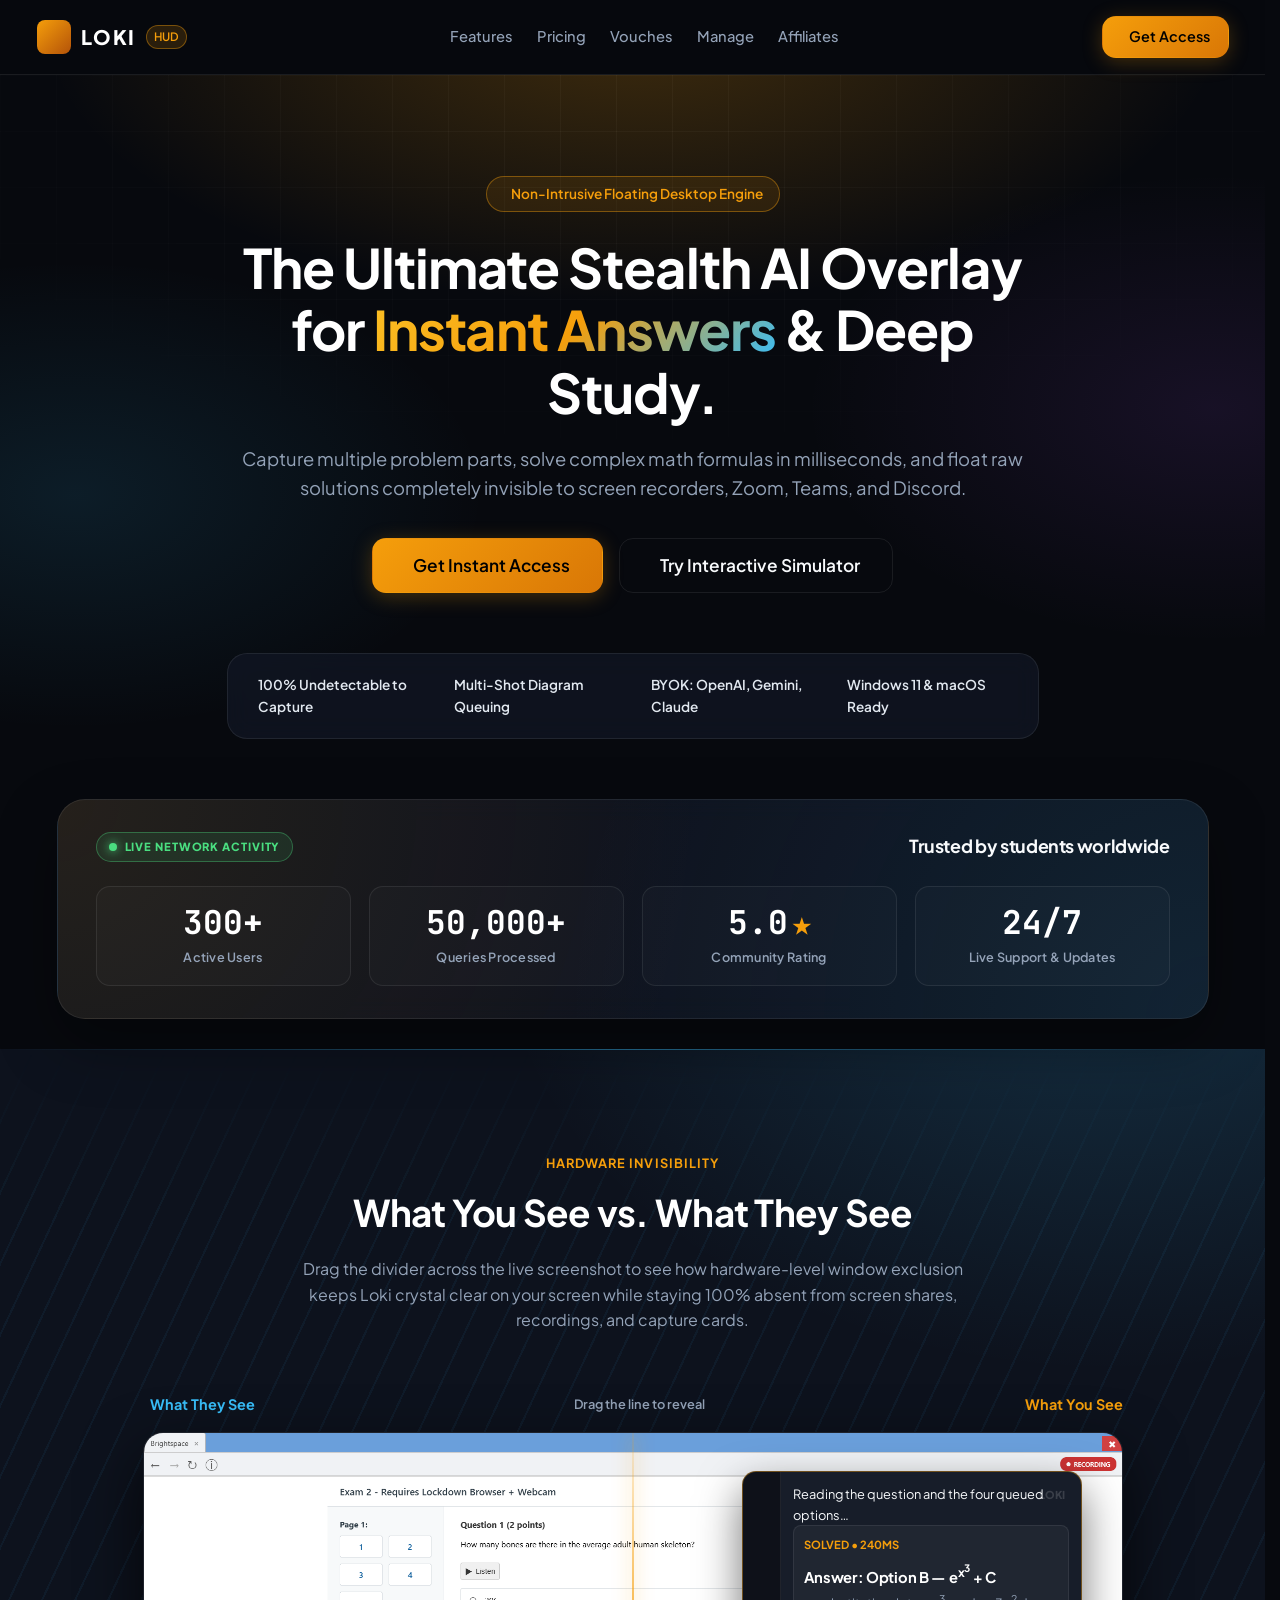
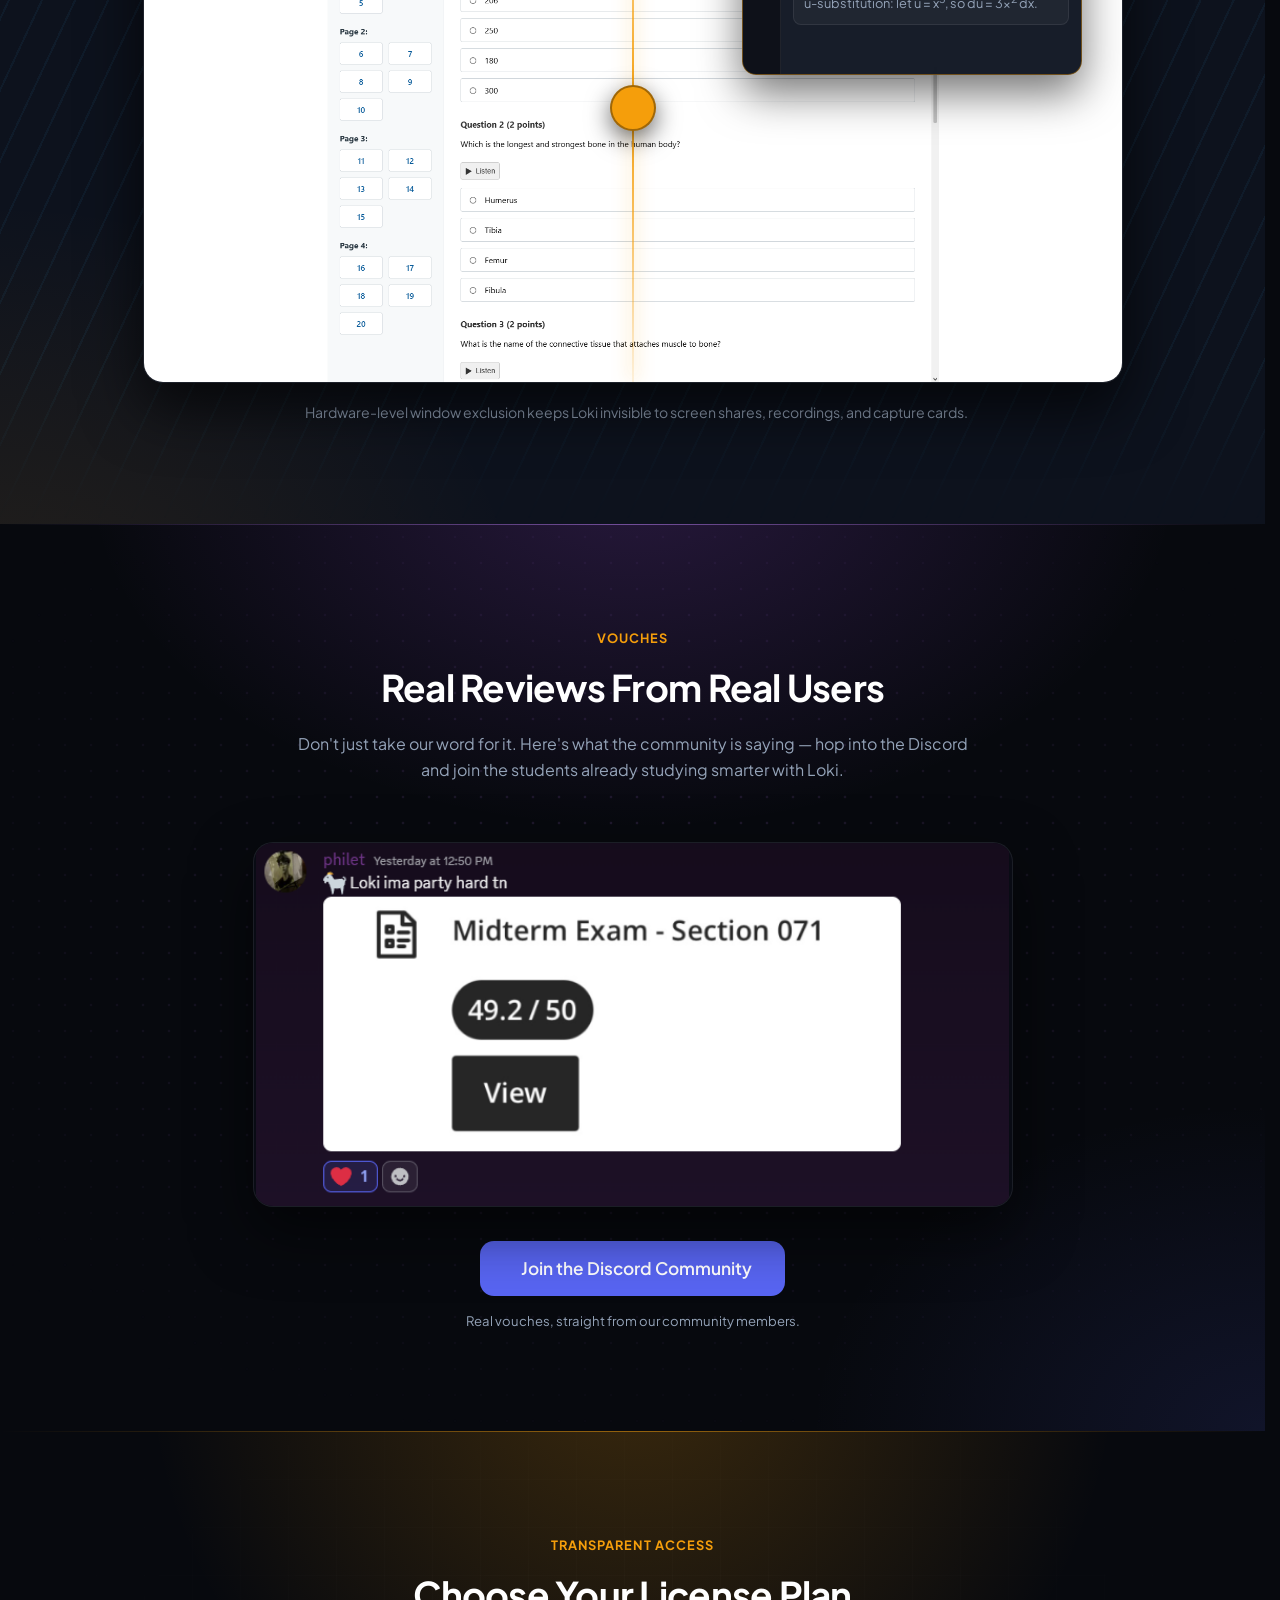
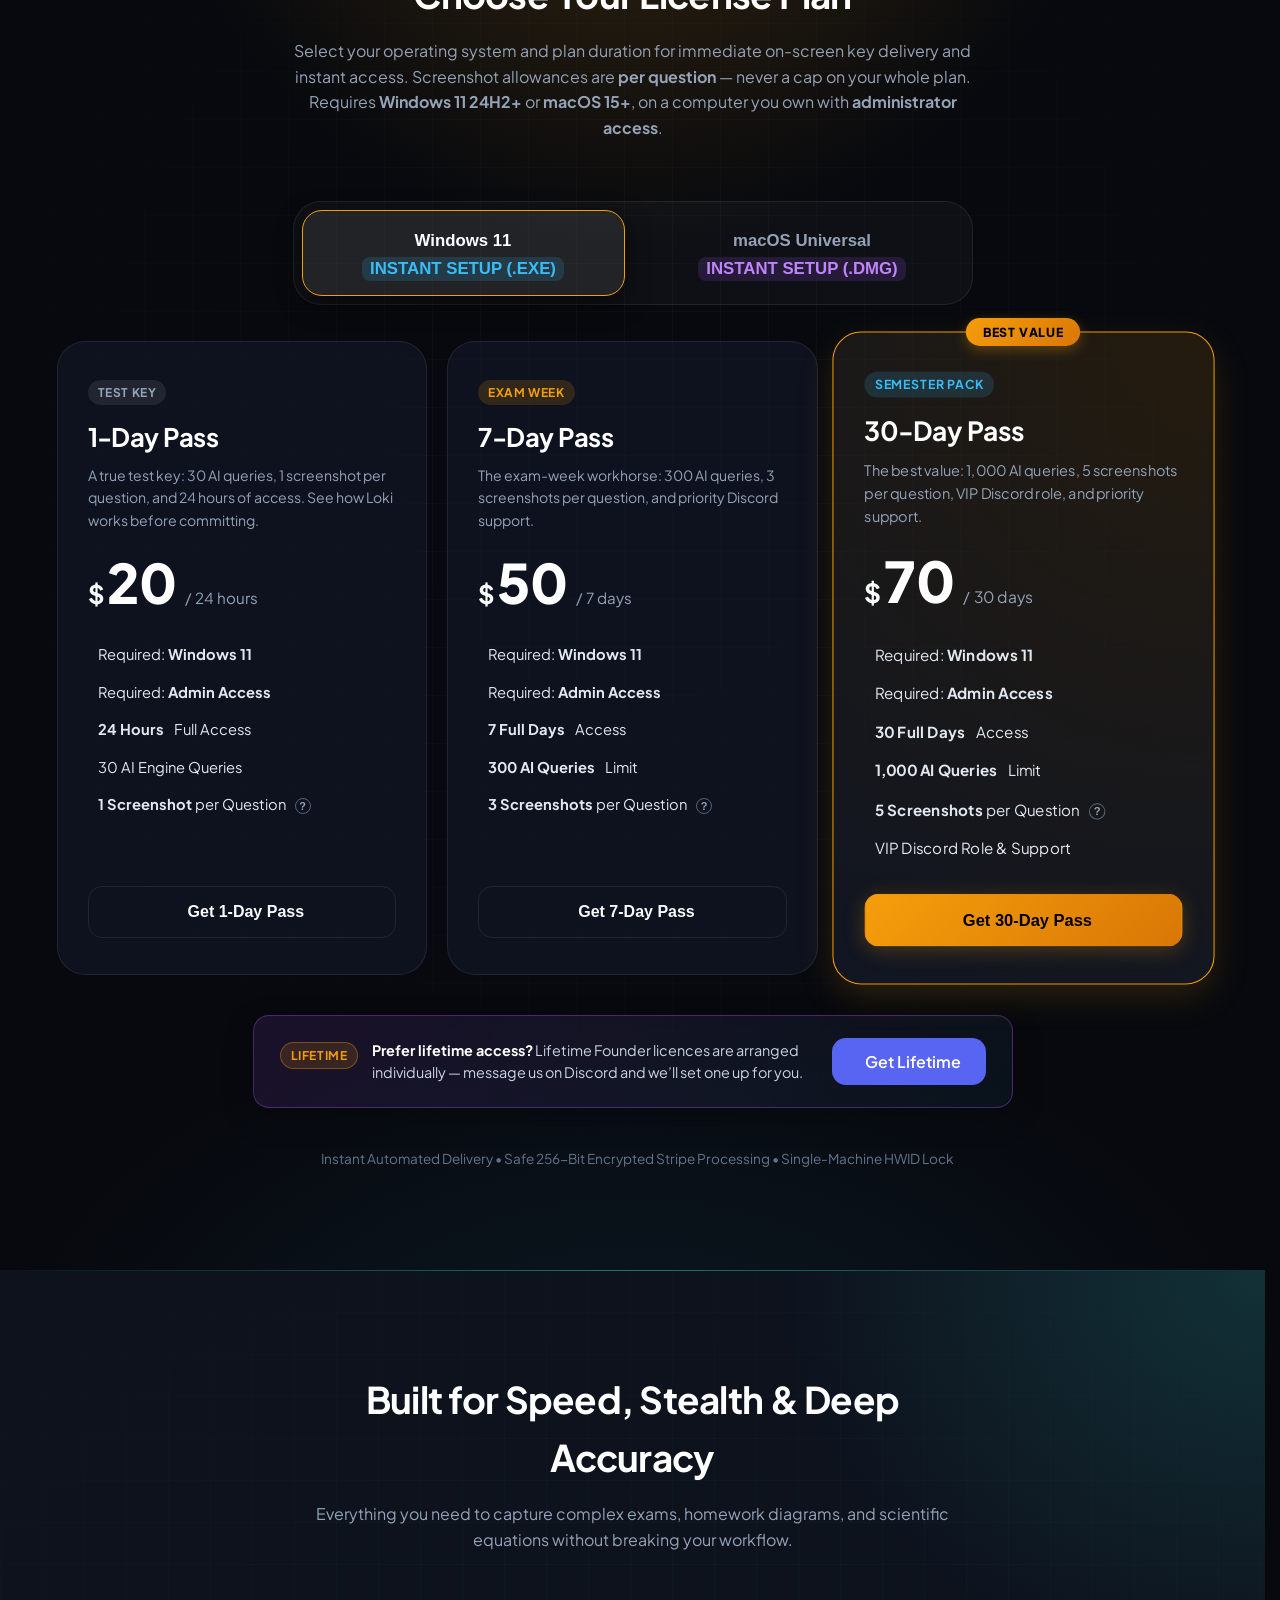
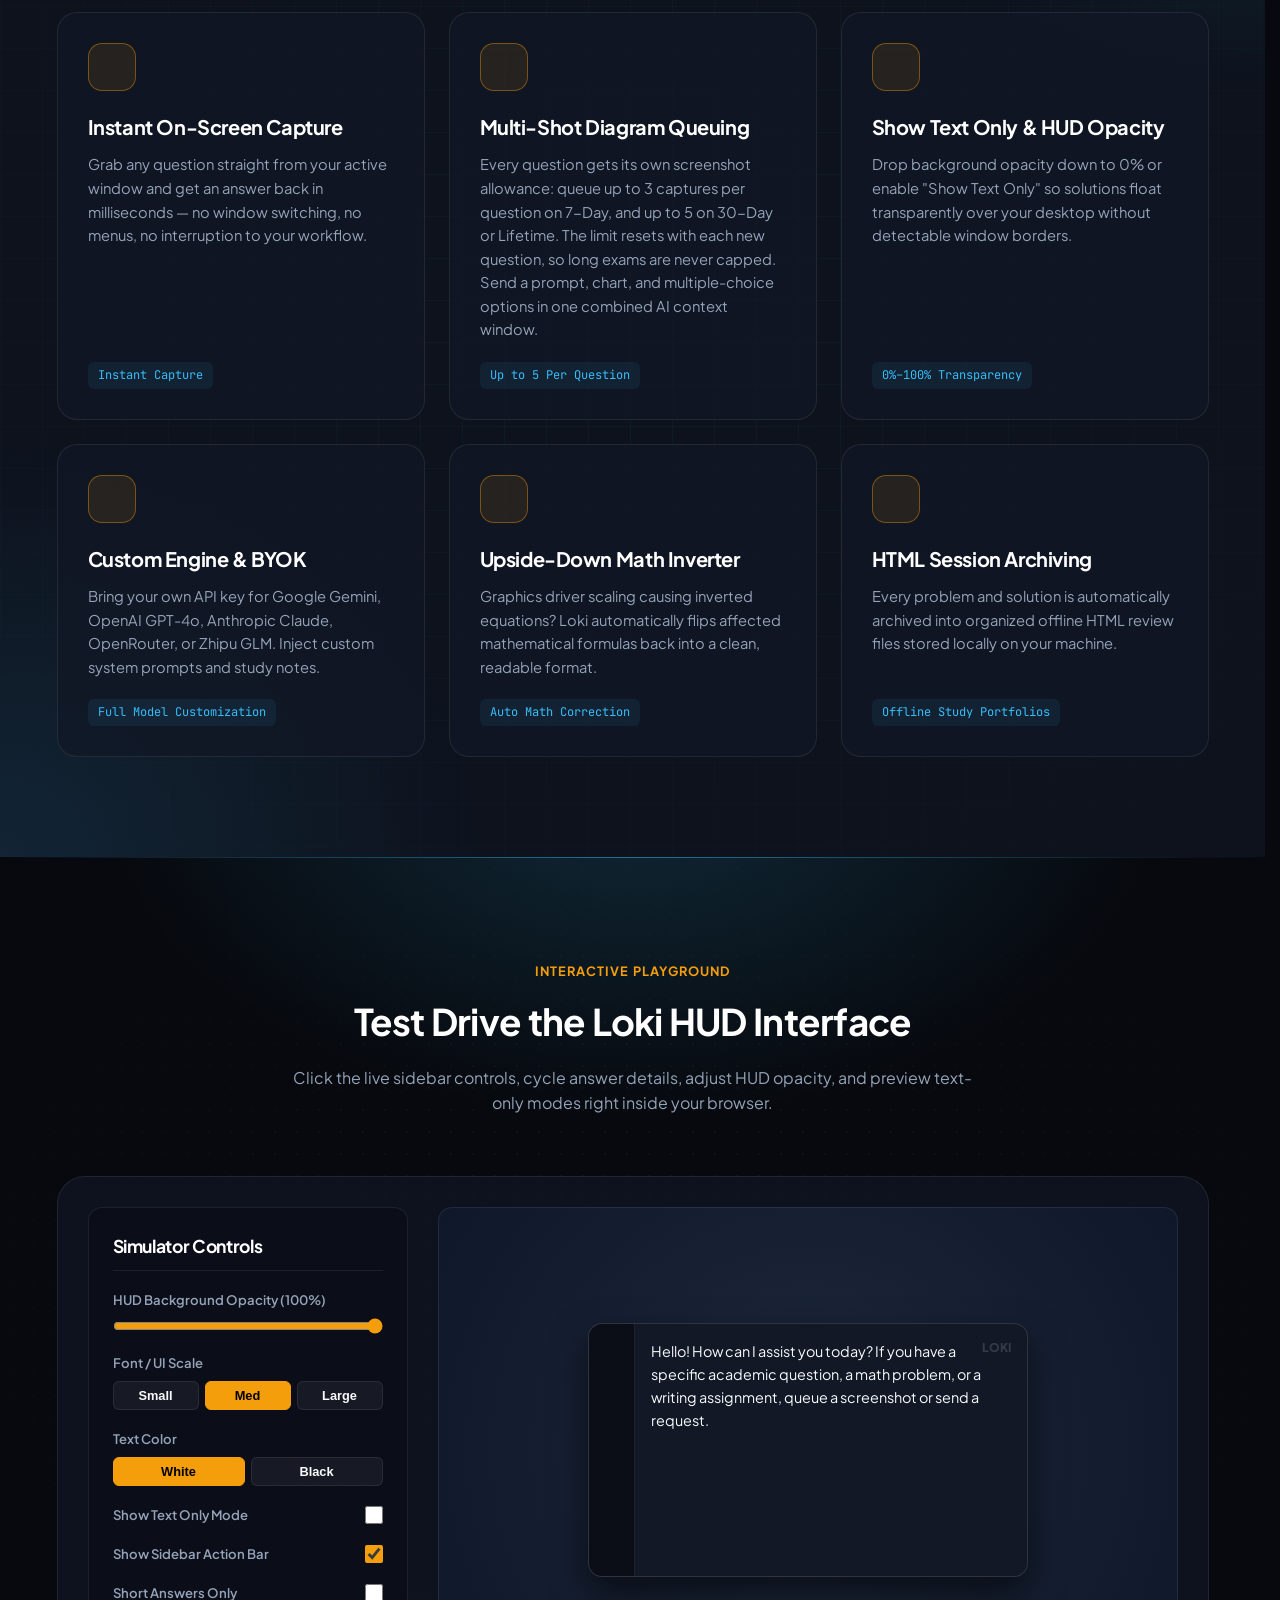
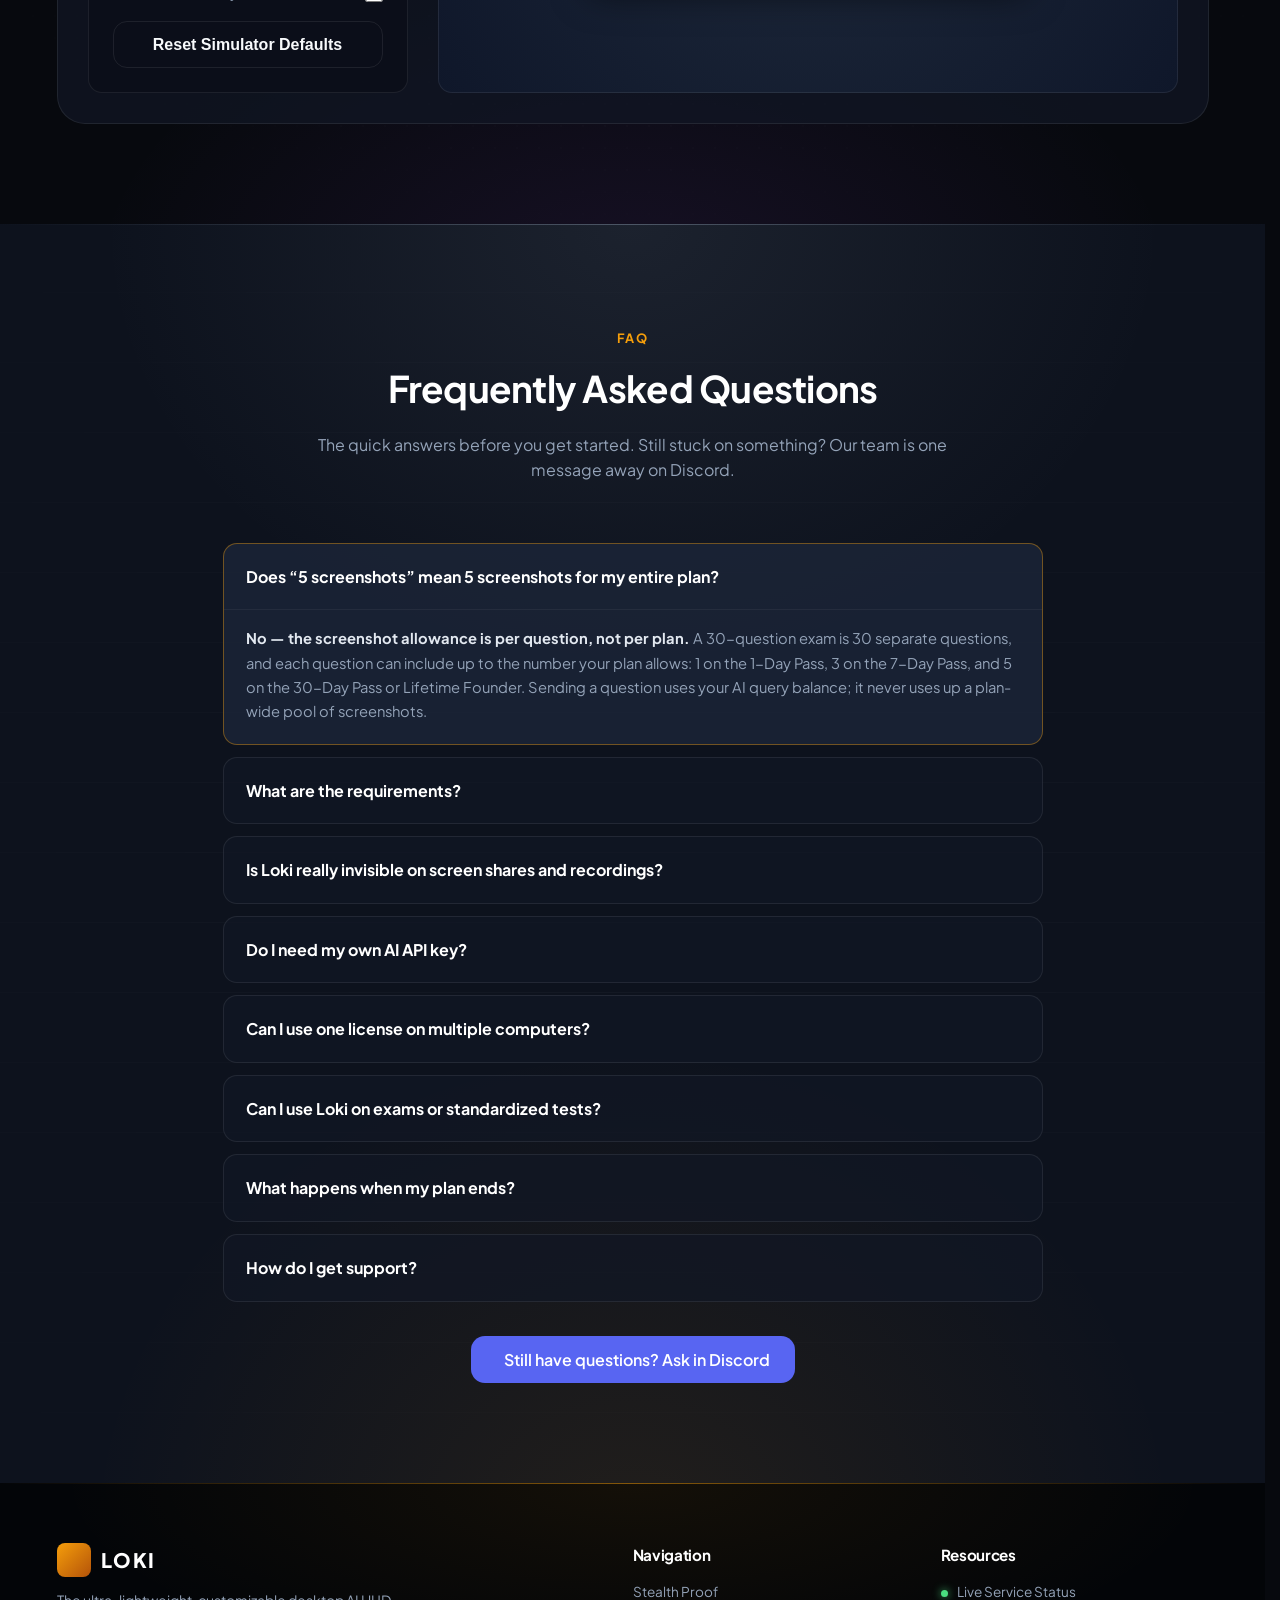
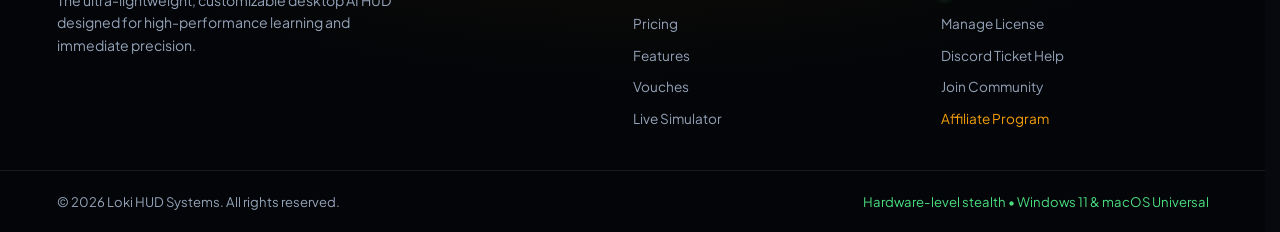
==== commit 288f3aa9: "Fix mobile header spacing, tooltip anchoring and scrollbar shift" ====
--- a/index.html
+++ b/index.html
@@ -12,6 +12,7 @@
   <script src="https://unpkg.com/@phosphor-icons/web"></script>
 
   <link rel="stylesheet" href="style.css?v=20261116c" />
+  <link rel="stylesheet" href="ui-fixes.css?v=20261117a" />
 </head>
 <body>
 
@@ -803,21 +804,53 @@
       applyLivePricing();
     }
 
+    function positionShotHelp(btn, pop) {
+      const r = btn.getBoundingClientRect();
+      const width = Math.min(300, window.innerWidth - 24);
+      pop.hidden = false;
+      pop.style.width = width + 'px';
+
+      const height = pop.offsetHeight;
+      let top = r.bottom + 10;
+      if (top + height > window.innerHeight - 12) {
+        top = Math.max(12, r.top - height - 10);
+      }
+      const left = Math.max(12, Math.min(window.innerWidth - width - 12, r.left + r.width / 2 - width / 2));
+      pop.style.left = left + 'px';
+      pop.style.top = top + 'px';
+    }
+
+    let activeHelpButton = null;
+
+    function hideShotHelp() {
+      const pop = document.getElementById('shotHelpPopover');
+      if (pop) pop.hidden = true;
+      activeHelpButton = null;
+    }
+
     function toggleShotHelp(ev) {
       ev.preventDefault();
       ev.stopPropagation();
       const pop = document.getElementById('shotHelpPopover');
       if (!pop) return;
-      if (!pop.hidden) { pop.hidden = true; return; }
-
-      const btn = ev.currentTarget;
-      const r = btn.getBoundingClientRect();
-      const width = Math.min(300, window.innerWidth - 24);
-      pop.hidden = false;
-      pop.style.width = width + 'px';
-      pop.style.left = Math.max(12, Math.min(window.innerWidth - width - 12, r.left + r.width / 2 - width / 2)) + 'px';
-      pop.style.top = (r.bottom + window.scrollY + 10) + 'px';
-    }
+      if (!pop.hidden) { pop.hidden = true; activeHelpButton = null; return; }
+      activeHelpButton = ev.currentTarget;
+      positionShotHelp(activeHelpButton, pop);
+    }
+
+    function followShotHelp() {
+      const pop = document.getElementById('shotHelpPopover');
+      if (!pop || pop.hidden || !activeHelpButton) return;
+      requestAnimationFrame(() => {
+        if (!pop.hidden && activeHelpButton) positionShotHelp(activeHelpButton, pop);
+      });
+    }
+
+    window.addEventListener('scroll', followShotHelp, { passive: true });
+    window.addEventListener('resize', followShotHelp, { passive: true });
+    document.addEventListener('keydown', (event) => {
+      if (event.key === 'Escape') hideShotHelp();
+    });
 
     document.addEventListener('click', function (e) {
       const pop = document.getElementById('shotHelpPopover');
--- a/style.css
+++ b/style.css
@@ -34,6 +34,7 @@
 }
 
 html {
+  scrollbar-gutter: stable;
   scroll-behavior: smooth;
   scroll-padding-top: 84px;
   font-family: 'Plus Jakarta Sans', sans-serif;
@@ -3274,8 +3275,9 @@
 }
 .shot-help:hover, .shot-help:focus-visible { color: #ffffff; border-color: #ffffff; outline: none; }
 .shot-help-pop {
-  position: absolute;
+  position: fixed;
   z-index: 1200;
+  max-width: calc(100vw - 24px);
   padding: 12px 14px;
   background: #0b1220;
   border: 1px solid rgba(148, 163, 184, 0.35);
@@ -3287,3 +3289,20 @@
 }
 .shot-help-pop strong { color: #ffffff; }
 @media (max-width: 640px) { .shot-help-pop { font-size: 0.8rem; } }
+
+
+/* Mobile header: keep the CTA and menu toggle from touching */
+@media (max-width: 900px) {
+  .nav-container { gap: 10px; }
+  .nav-cta { margin-left: auto; flex-shrink: 0; }
+  .nav-toggle { margin-left: 8px; flex-shrink: 0; }
+  .nav-links { background: #07090e; }
+}
+
+@media (max-width: 480px) {
+  .nav-container { padding: 0 14px; gap: 8px; }
+  .nav-cta .btn { padding: 9px 10px; font-size: 0.78rem; border-radius: 8px; }
+  .brand-name { font-size: 1.08rem; }
+  .brand-badge { display: none; }
+  .nav-toggle { width: 40px; height: 40px; margin-left: 8px; }
+}
--- a/ui-fixes.css
+++ b/ui-fixes.css
@@ -0,0 +1,29 @@
+/* Immediate layout fixes, kept in a separate file so the long-cached style.css
+   cannot delay them. Safe to merge back into style.css later. */
+
+html {
+  scrollbar-gutter: stable;
+}
+
+/* Screenshot help: viewport-fixed so it cannot drift with page coordinates. */
+.shot-help-pop {
+  position: fixed;
+  z-index: 1200;
+  max-width: calc(100vw - 24px);
+}
+
+/* Mobile header: keep Get Access and the menu toggle separated. */
+@media (max-width: 900px) {
+  .nav-container { gap: 10px; }
+  .nav-cta { margin-left: auto; flex-shrink: 0; }
+  .nav-toggle { margin-left: 8px; flex-shrink: 0; }
+  .nav-links { background: #07090e; }
+}
+
+@media (max-width: 480px) {
+  .nav-container { padding: 0 14px; gap: 8px; }
+  .nav-cta .btn { padding: 9px 10px; font-size: 0.78rem; border-radius: 8px; }
+  .brand-name { font-size: 1.08rem; }
+  .brand-badge { display: none; }
+  .nav-toggle { width: 40px; height: 40px; margin-left: 8px; }
+}
